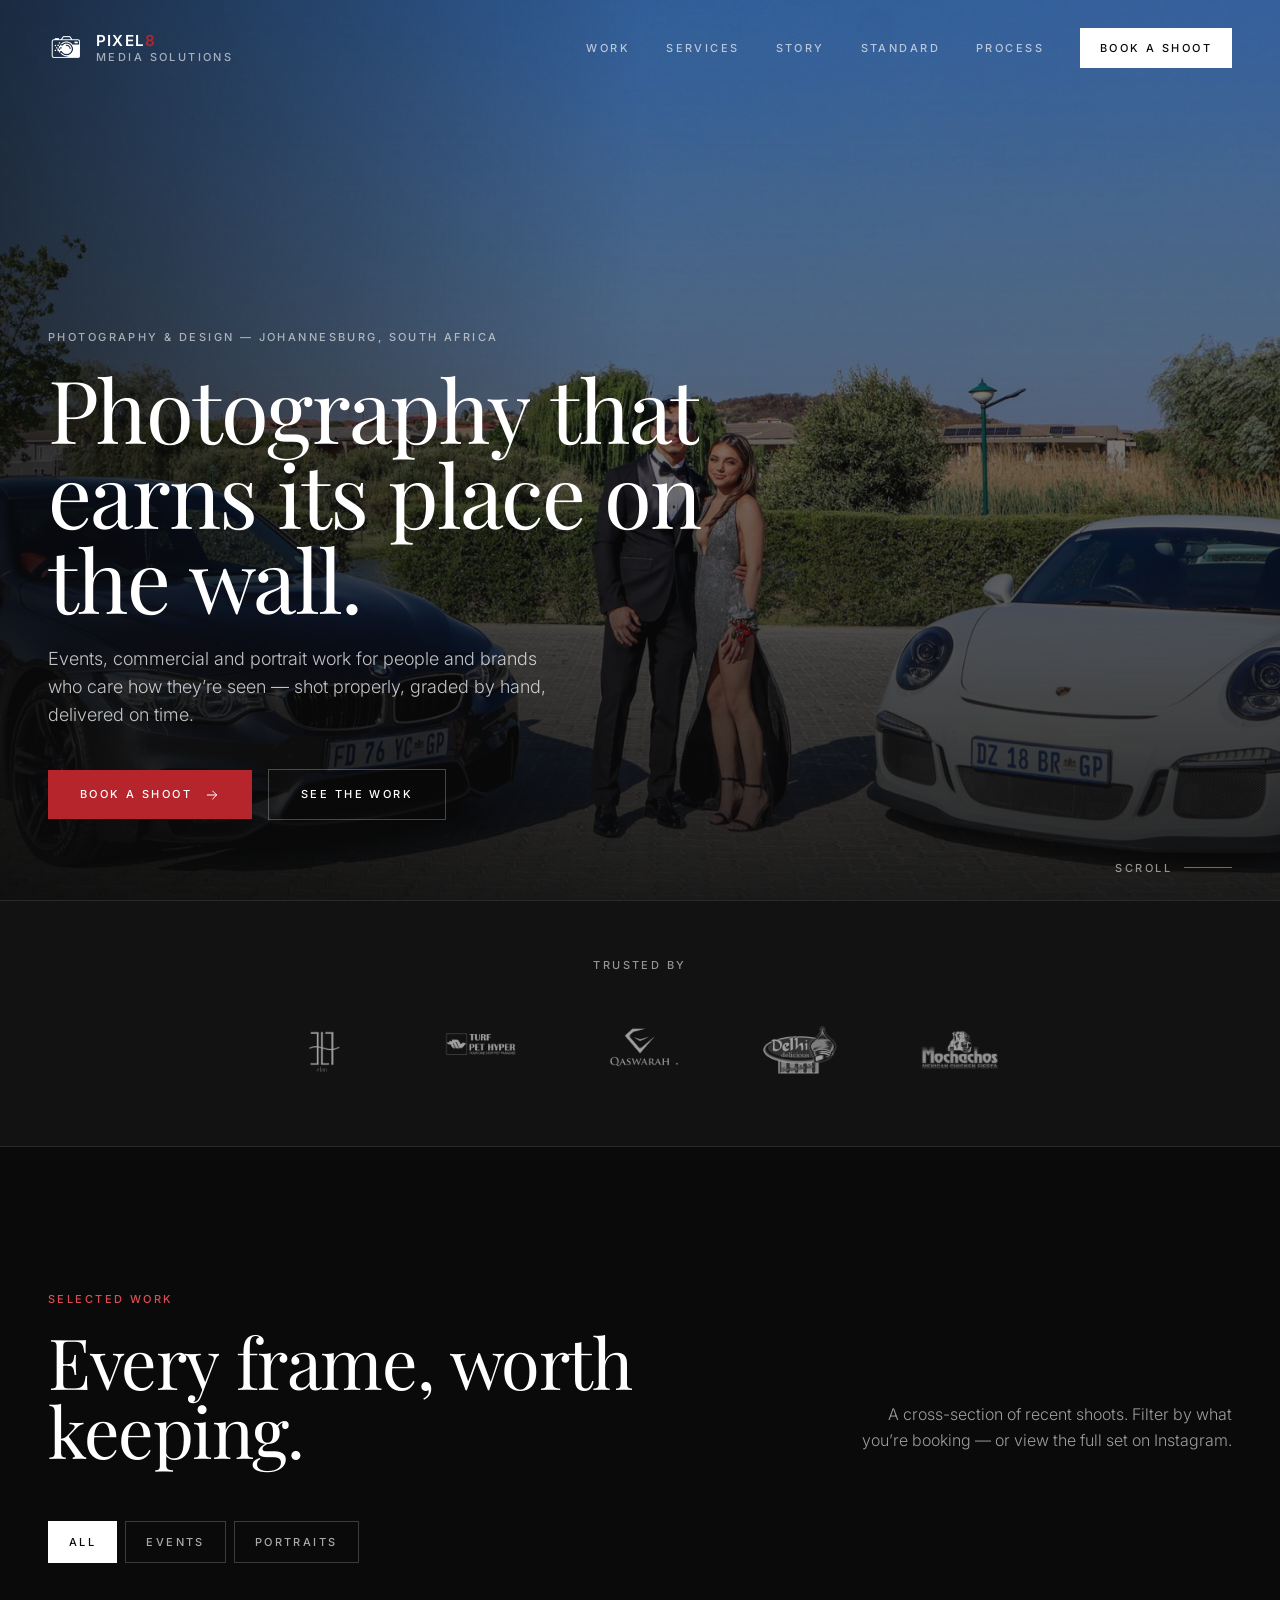
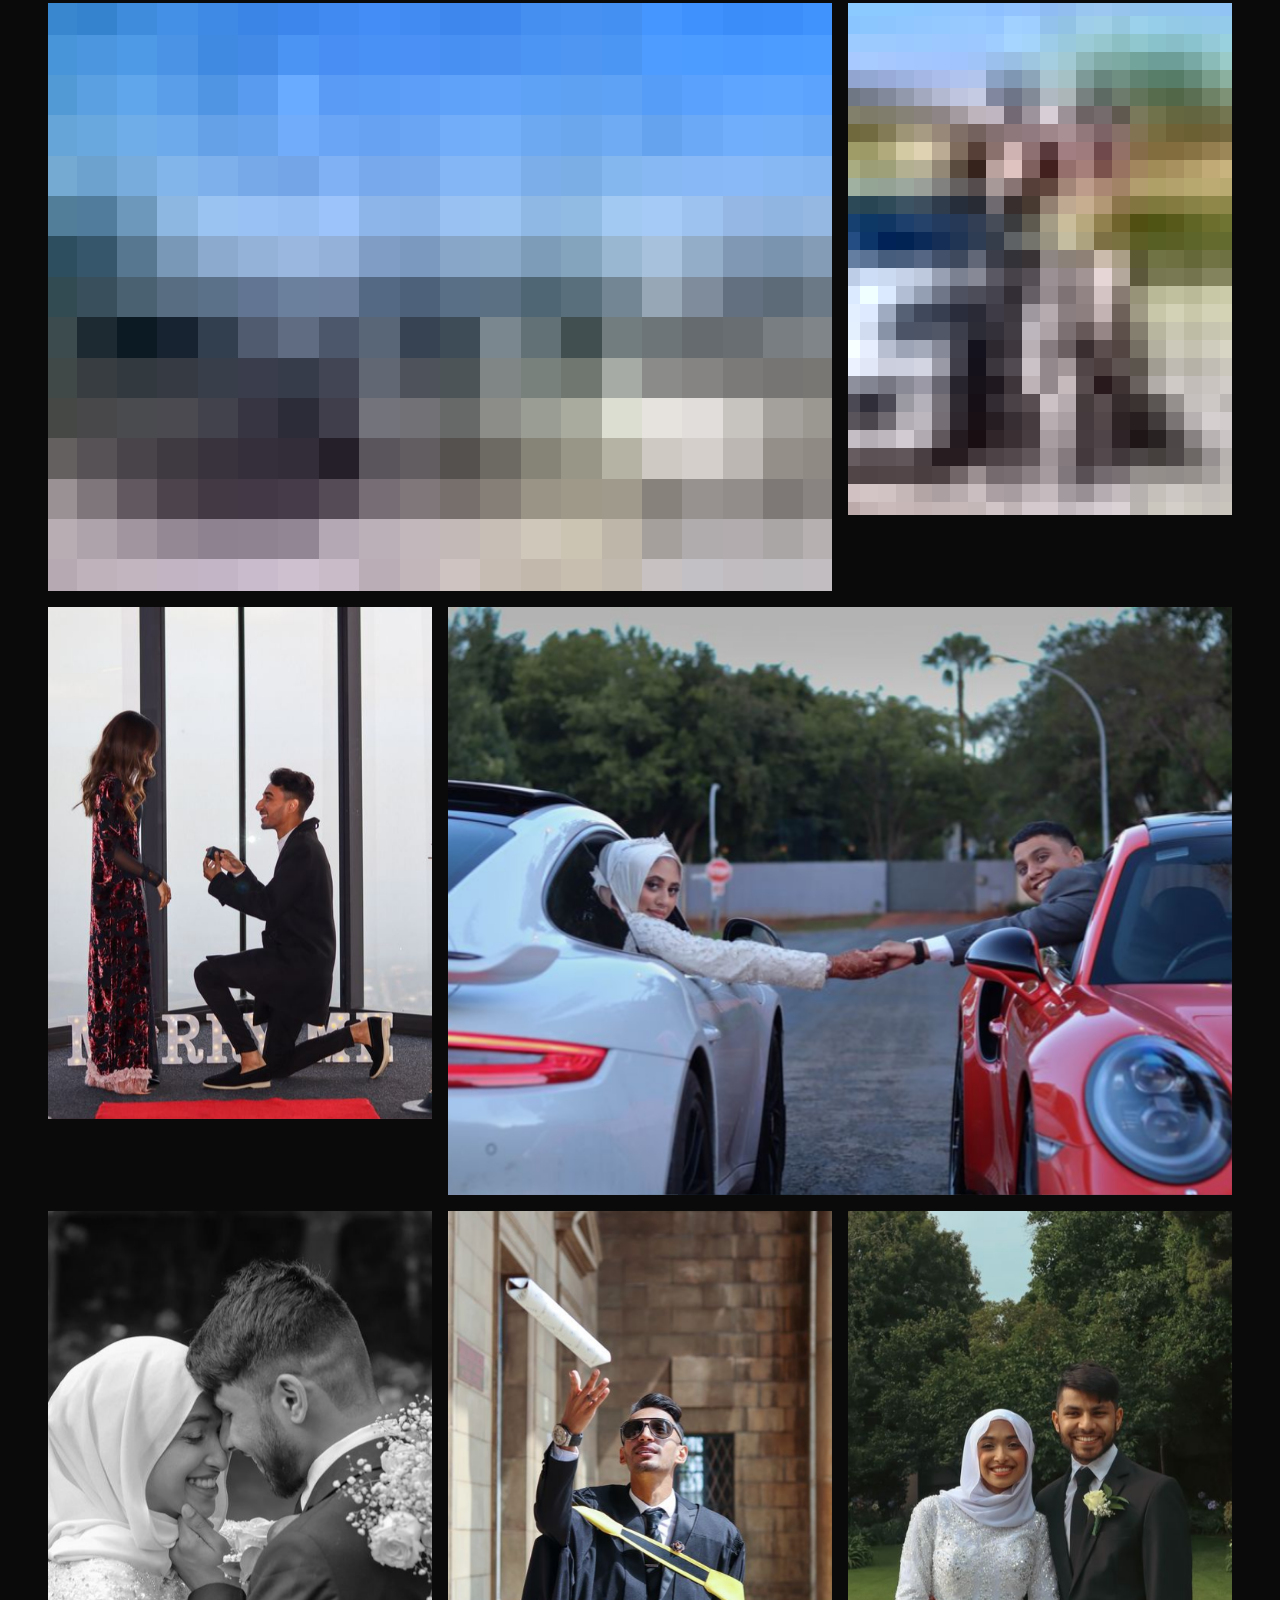
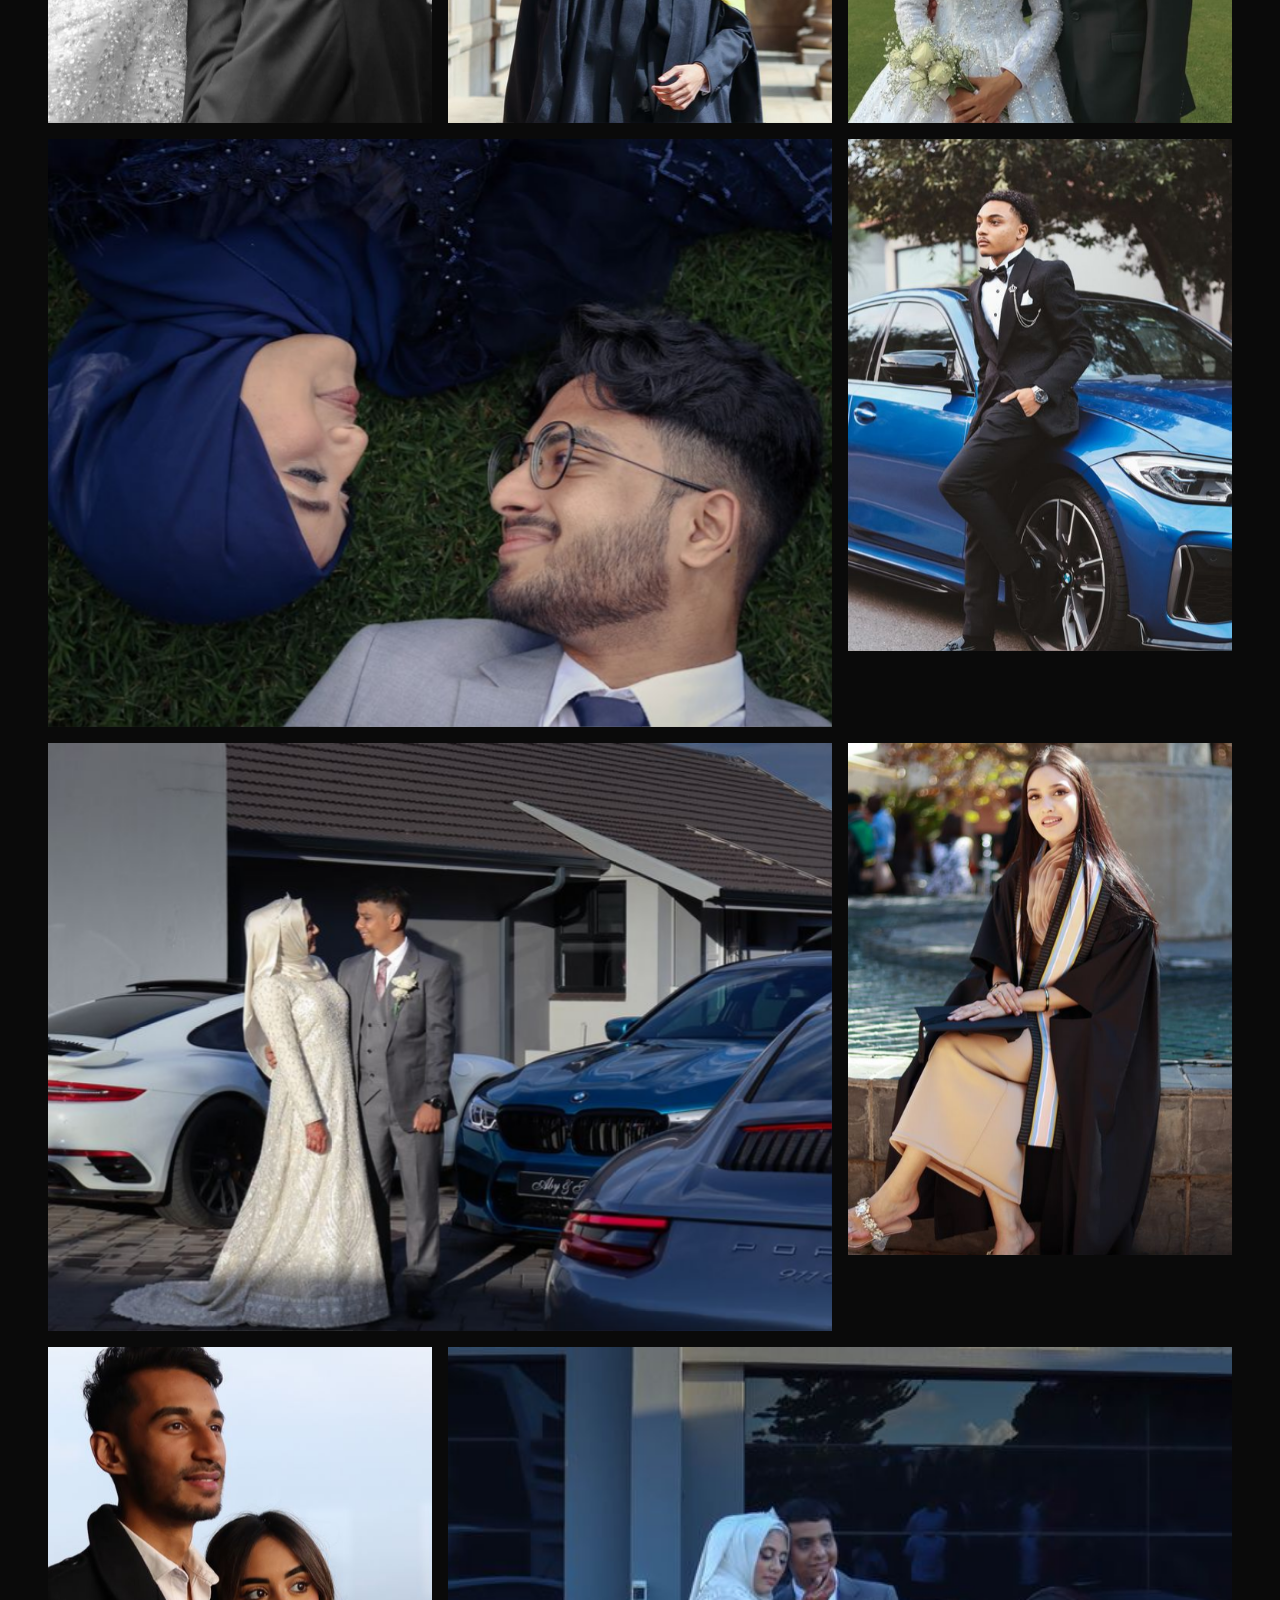
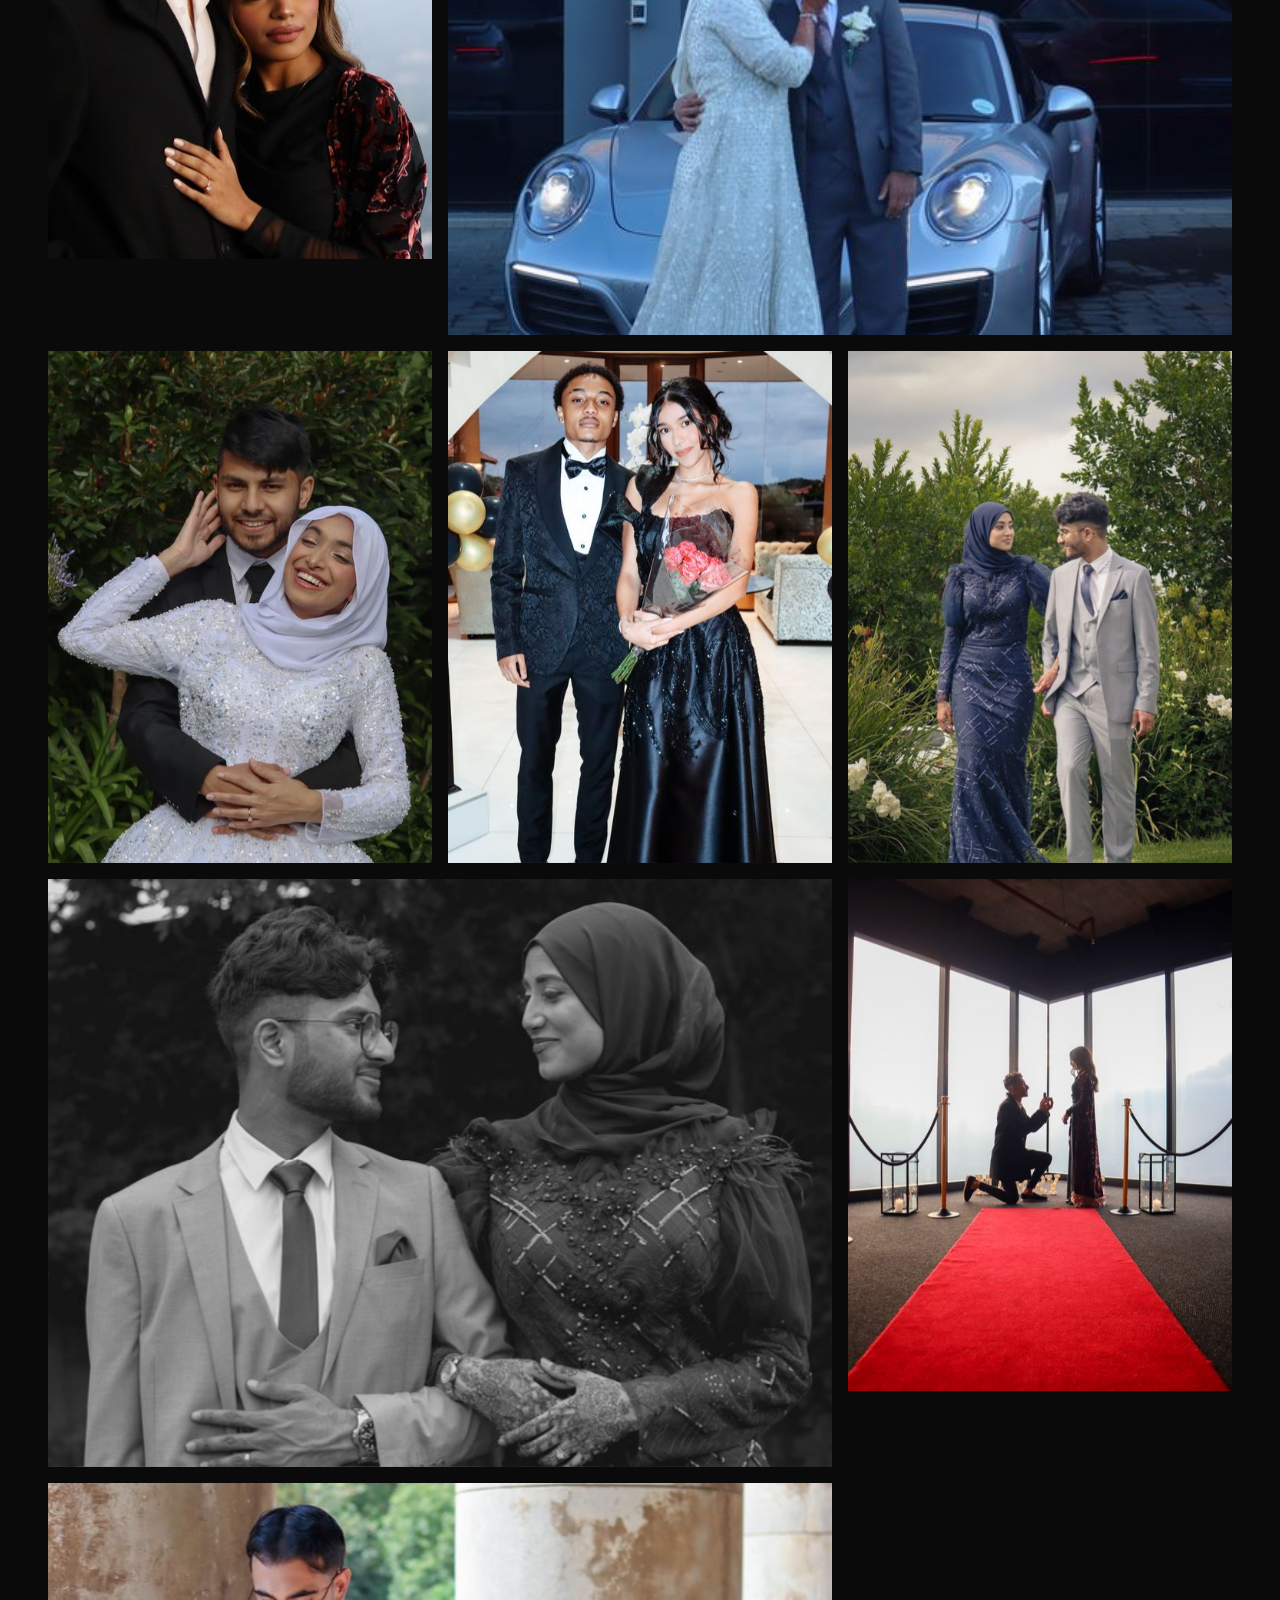
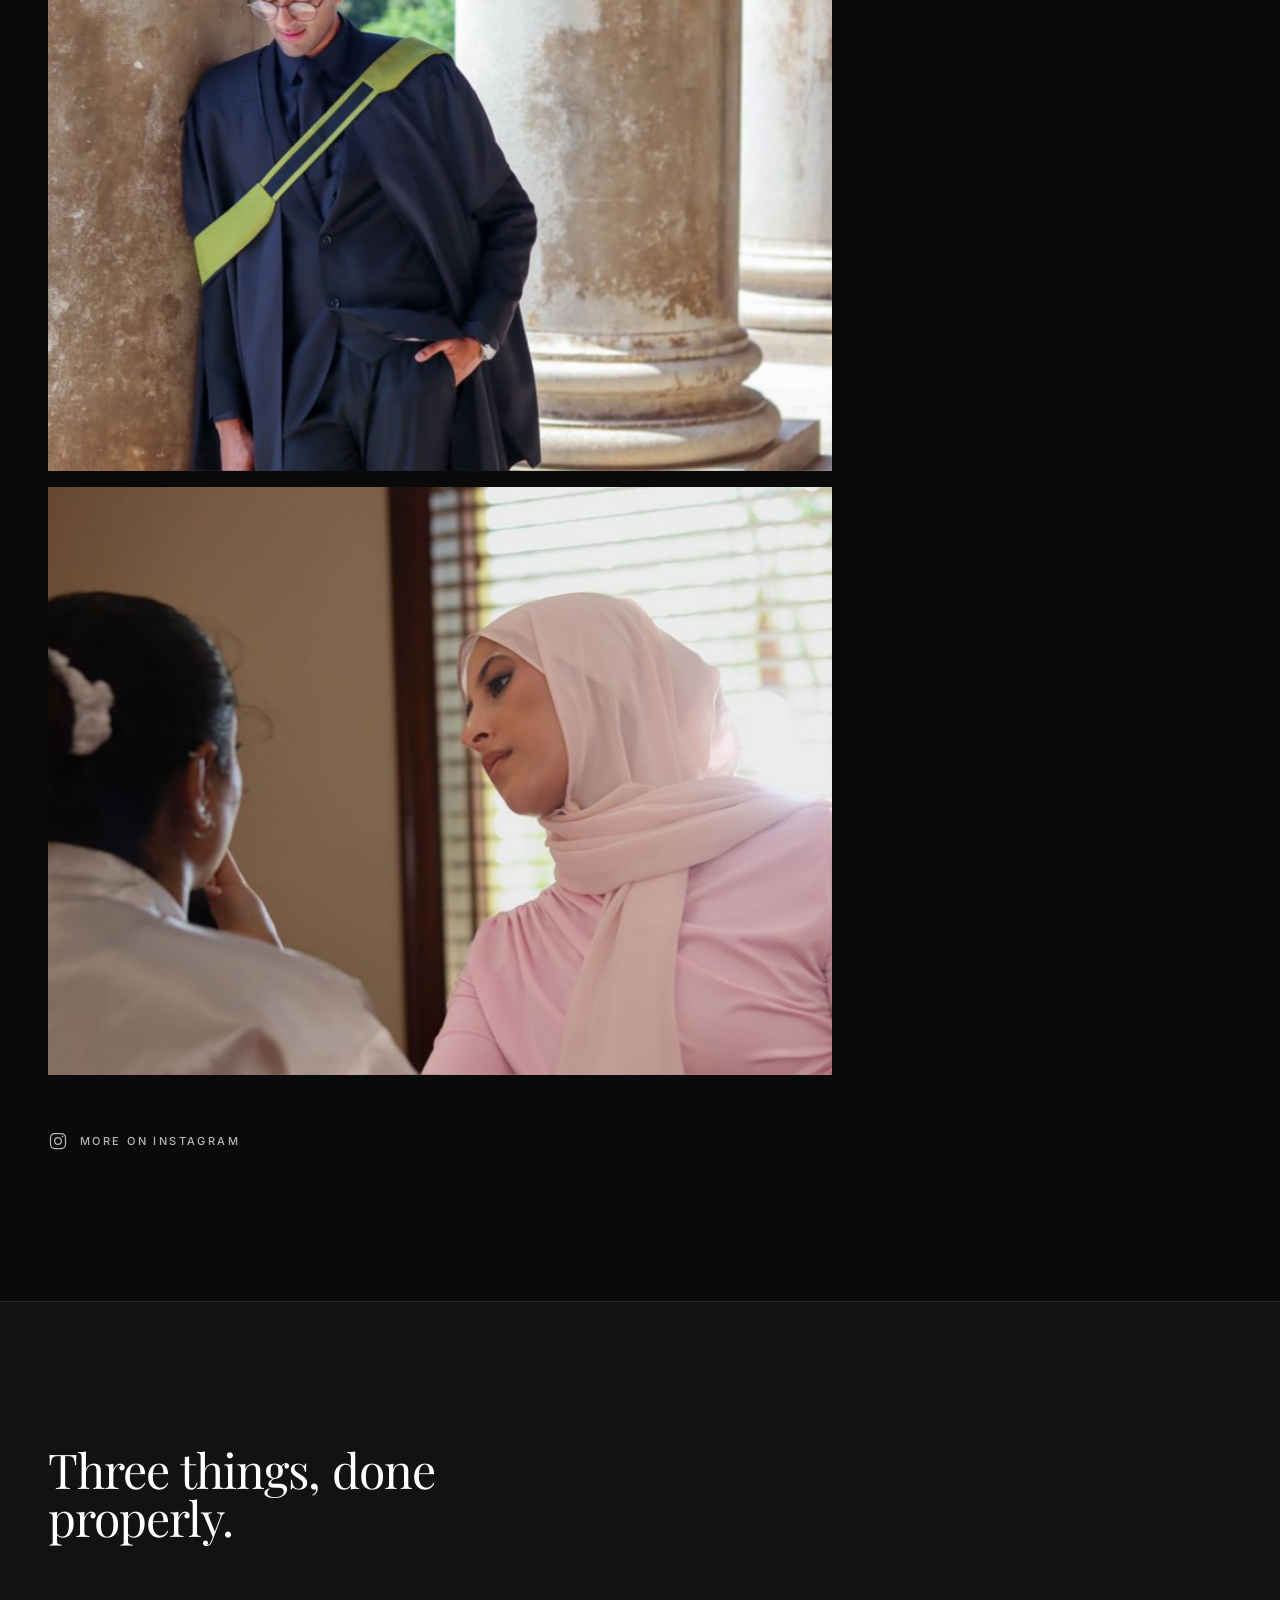
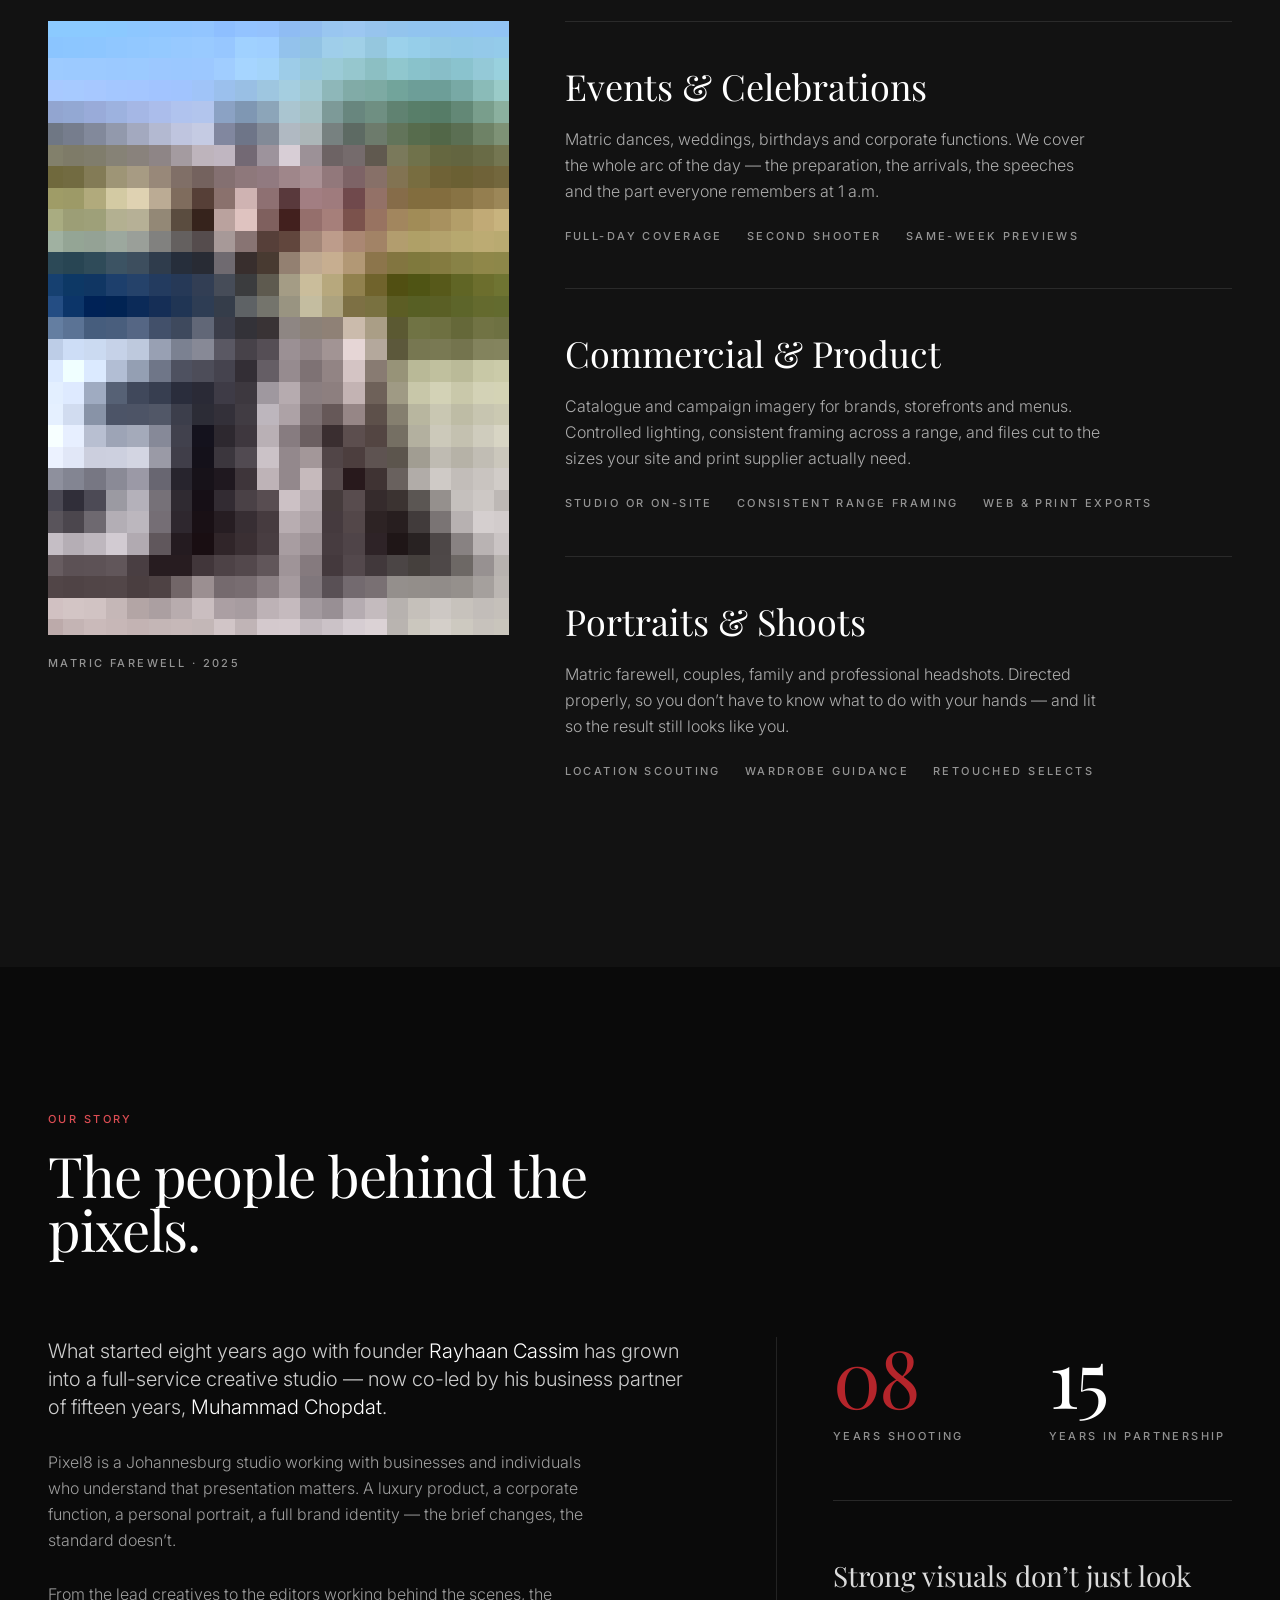
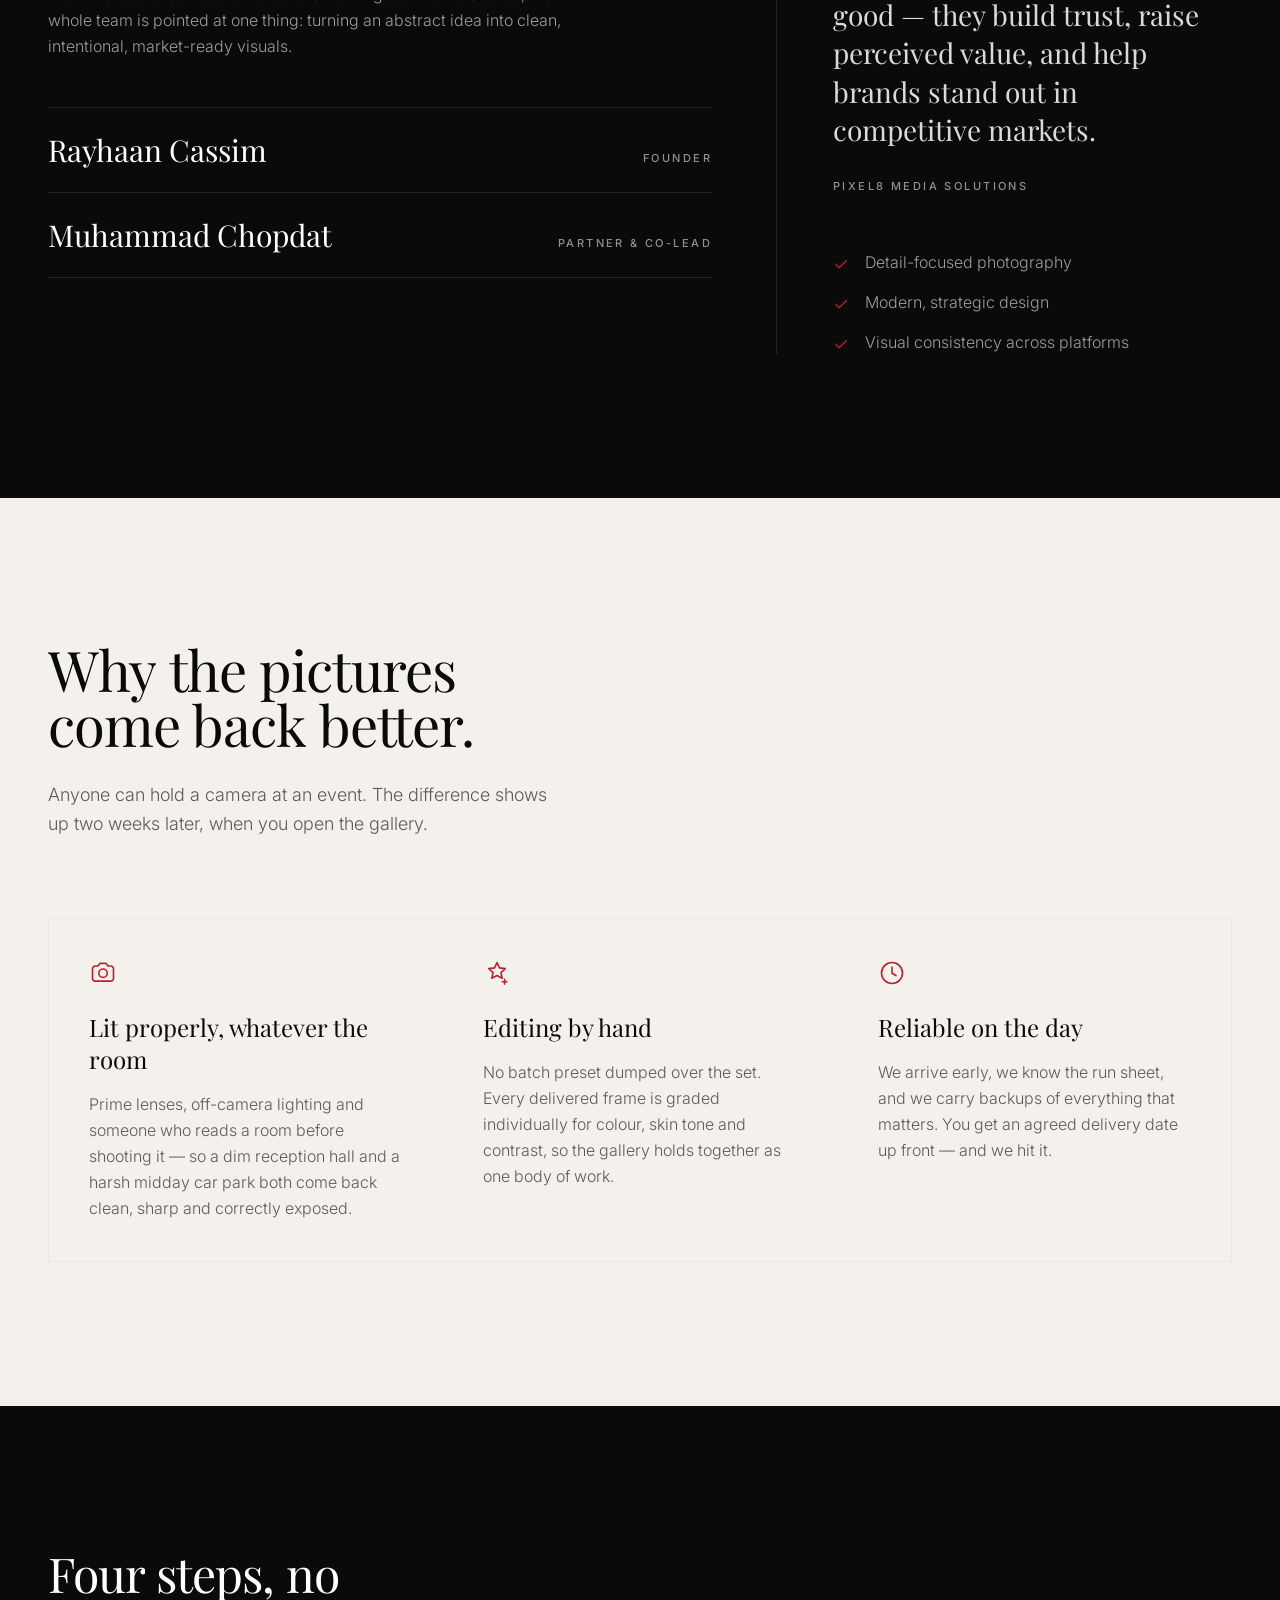
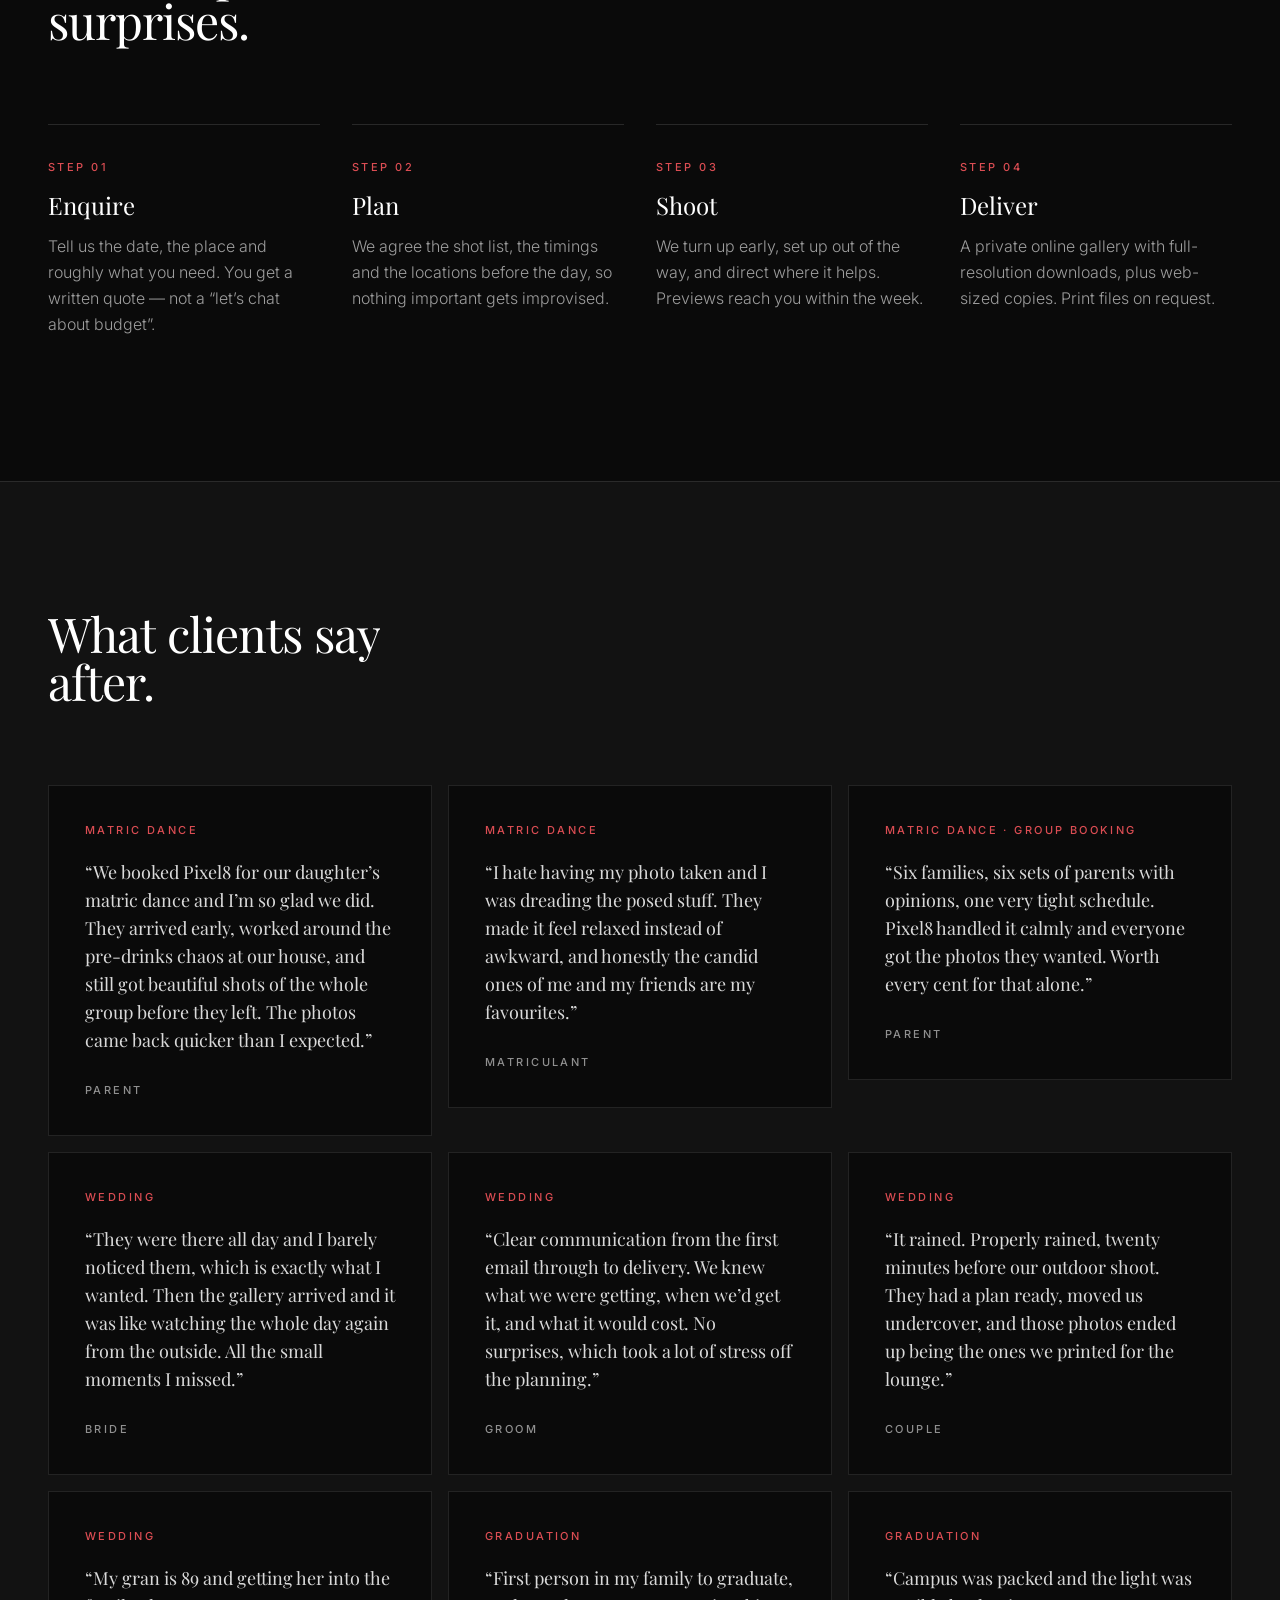
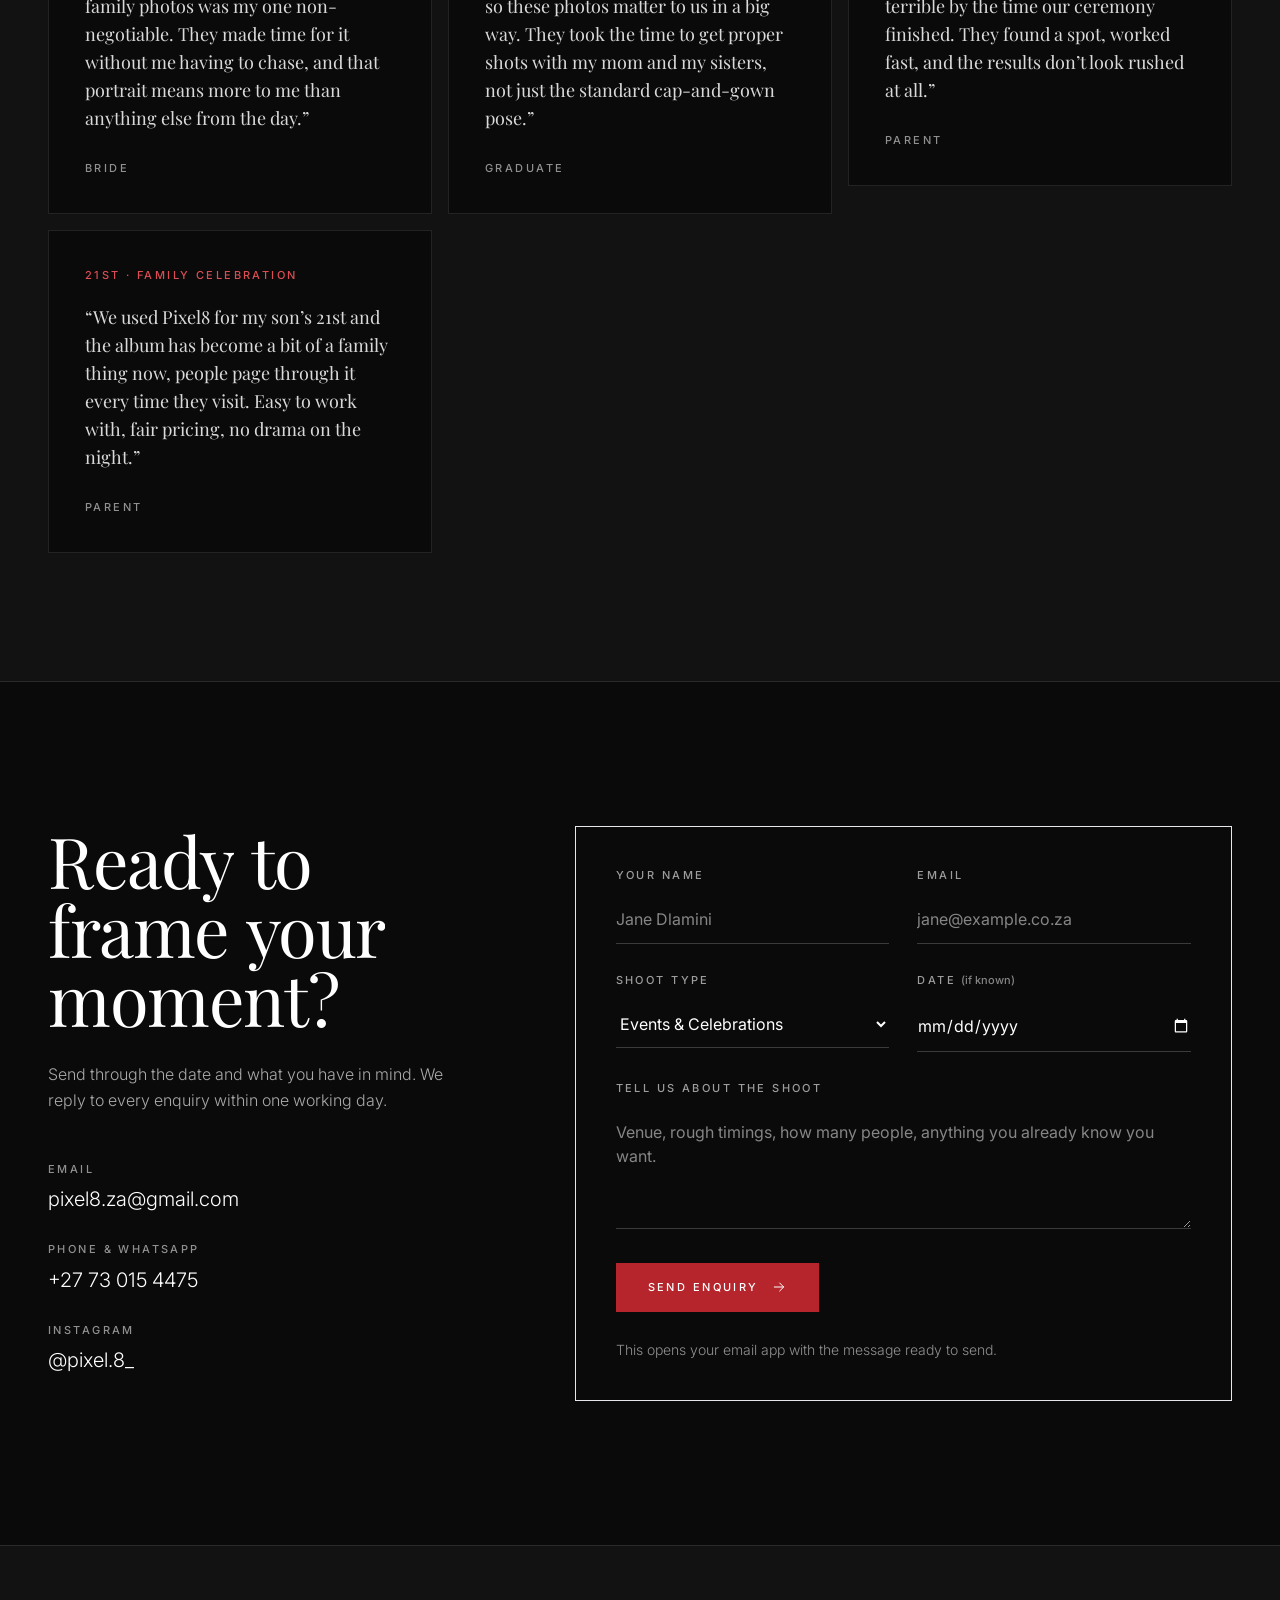
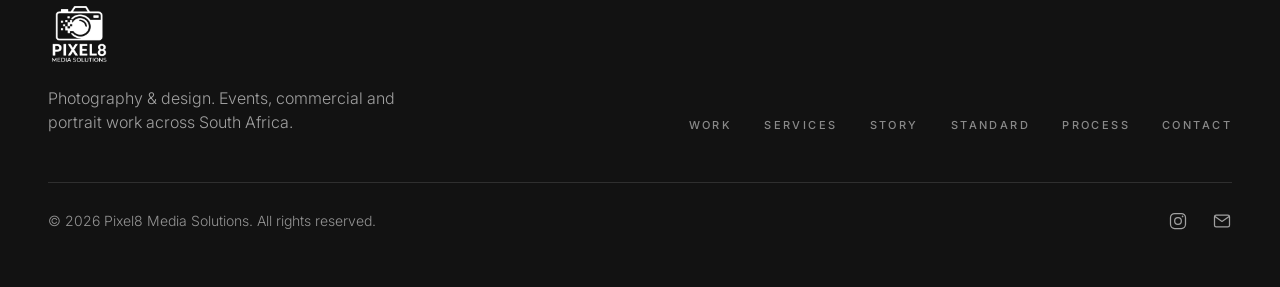
==== index.html @ f6f8707a "Initial commit: Pixel8 Media Solutions website Co-Authored-By: Claude Opus 5.5 <noreply@anthropic.co" ====
<!DOCTYPE html>
<html lang="en-ZA">
<head>
<meta charset="utf-8">
<meta name="viewport" content="width=device-width, initial-scale=1">
<title>Pixel8 Media Solutions — Photography &amp; Design</title>
<meta name="description" content="Pixel8 Media Solutions is a South African photography studio shooting events, commercial and product work, and portraits. Considered lighting, careful editing, reliable delivery.">
<meta name="theme-color" content="#0A0A0A">

<!-- Open Graph / social sharing -->
<meta property="og:type" content="website">
<meta property="og:title" content="Pixel8 Media Solutions — Photography &amp; Design">
<meta property="og:description" content="Events, commercial and portrait photography. Considered lighting, careful editing, reliable delivery.">
<meta property="og:image" content="assets/shoot-wide-1200.jpg">
<meta property="og:url" content="https://www.pixel8media.co.za/">
<meta name="twitter:card" content="summary_large_image">

<link rel="icon" href="assets/pixel8-mark-red.png" type="image/png">
<link rel="apple-touch-icon" href="assets/pixel8-mark-red.png">

<link rel="preconnect" href="https://fonts.googleapis.com">
<link rel="preconnect" href="https://fonts.gstatic.com" crossorigin>
<link href="https://fonts.googleapis.com/css2?family=Inter:wght@300;400;500;600&family=Playfair+Display:ital,wght@0,400;0,500;0,600;1,400&display=swap" rel="stylesheet">

<link rel="stylesheet" href="styles.css">

<style>
  html { scroll-behavior: smooth; scroll-padding-top: 6rem; }
  body { -webkit-font-smoothing: antialiased; text-rendering: optimizeLegibility; }

  /* ---- Type detail ------------------------------------------------------ */
  .display-tight { letter-spacing: -0.02em; line-height: 0.98; }
  .label { font-size: 0.6875rem; text-transform: uppercase; letter-spacing: 0.22em; font-weight: 500; }

  /* ---- Pixel resolve: the signature -------------------------------------
     The Pixel8 mark dissolves into squares along its left edge. Every
     photograph on this page enters the same way: a 22px mosaic of itself,
     scaled up hard-edged, with the real frame resolving over it in visible
     passes.

     The mosaic also carries its weight as an LQIP — it is inline base64, so
     it paints on first frame and there is never an empty box waiting on a
     lazy-loaded photograph. Critically, .px-full rests at opacity 1: with no
     JS, or if the animation never runs, the photograph simply shows. */
  .px-grid {
    position: absolute; inset: 0; z-index: 0;
    background-size: cover; background-position: center;
    image-rendering: pixelated;
    transform: scale(1.03);        /* crop the soft outer pixel row */
  }
  /* No z-index here on purpose. The hero's darkening scrims and the tile
     hover overlays are positioned siblings that come later in the DOM, so
     they must paint over the photograph — lifting it out of source order
     put the headline on bare sky. */
  .px-full { position: absolute; inset: 0; }

  @keyframes pxResolve { from { opacity: 0; } to { opacity: 1; } }

  /* steps(5, jump-none) lands on 0, .25, .5, .75, 1 — the frame sharpens in
     four discrete passes over the mosaic rather than a smooth dissolve. */
  .tile-in .px-full,
  .reveal-in .px-full,
  .resolve-in .px-full { animation: pxResolve 780ms steps(5, jump-none) both; }

  /* ---- Scroll reveal ---------------------------------------------------- */
  .reveal { opacity: 0; transform: translateY(24px); }
  .reveal-in { opacity: 1; transform: none; transition: opacity 800ms cubic-bezier(.16,1,.3,1), transform 800ms cubic-bezier(.16,1,.3,1); }

  /* ---- Hairline rule that draws itself in ------------------------------- */
  .rule { position: relative; height: 1px; background: rgba(255,255,255,0.12);
          transform: scaleX(0); transform-origin: left center;
          transition: transform 1000ms cubic-bezier(.16,1,.3,1); }
  .rule-in { transform: scaleX(1); }
  .rule-light { background: rgba(10,10,10,0.14); }

  /* ---- Headings: words rise out of a mask, one after the next ----------- */
  .split .w {
    display: inline-block; overflow: hidden; vertical-align: top;
    padding-top: 0.08em; margin-top: -0.08em;      /* keep ascenders unclipped */
    padding-bottom: 0.14em; margin-bottom: -0.14em; /* keep descenders unclipped */
  }
  .split .wi {
    display: inline-block;
    transform: translateY(115%);
    transition: transform 900ms cubic-bezier(.16,1,.3,1);
    transition-delay: var(--d, 0ms);
  }
  .split-in .wi { transform: none; }

  /* ---- Hero: background drifts slower than the page ---------------------
     will-change is applied by script only while the hero is on screen. A
     full-bleed image layer held promoted for the whole page costs real
     memory on a large display, and buys nothing once it is scrolled past. */
  .parallax { transform: scale(1.25); }
  .hero-live .parallax, .hero-live .hero-copy { will-change: transform; }

  /* ---- Nav, once the hero is behind us ---------------------------------- */
  .nav-solid {
    background: rgba(10, 10, 10, 0.92);
    backdrop-filter: blur(12px);
    -webkit-backdrop-filter: blur(12px);
    border-bottom: 1px solid rgba(255, 255, 255, 0.10);
  }

  /* ---- Scroll progress ------------------------------------------------- */
  #progress {
    position: fixed; top: 0; left: 0; right: 0; height: 2px; z-index: 30;
    background: #B5252B; transform: scaleX(0); transform-origin: left center;
  }

  /* ---- Work grid: tiles settle in, and swap softly when filtered -------- */
  .tile { transition: opacity 400ms ease, transform 400ms cubic-bezier(.16,1,.3,1); }
  .tile-pending { opacity: 0; transform: translateY(28px); }
  .tile-in { opacity: 1; transform: none;
             transition: opacity 800ms cubic-bezier(.16,1,.3,1), transform 800ms cubic-bezier(.16,1,.3,1); }
  /* Two classes deep so a filtered-out tile still wins over .tile-in */
  .tile.tile-hidden { opacity: 0; transform: scale(0.97);
                      transition: opacity 280ms ease, transform 280ms ease; }

  /* ---- Arrows lean into the direction of travel ------------------------- */
  .btn-arrow svg { transition: transform 320ms cubic-bezier(.16,1,.3,1); }
  .btn-arrow:hover svg, .btn-arrow:focus-visible svg { transform: translateX(6px); }

  /* ---- Nav links: underline sweeps in from the left --------------------- */
  .navlink { position: relative; }
  .navlink::after {
    content: ""; position: absolute; left: 0; bottom: -0.4rem; height: 1px; width: 100%;
    background: currentColor; transform: scaleX(0); transform-origin: right center;
    transition: transform 380ms cubic-bezier(.16,1,.3,1);
  }
  .navlink:hover::after, .navlink:focus-visible::after { transform: scaleX(1); transform-origin: left center; }

  /* ---- Mobile menu: links cascade in ------------------------------------
     Driven by a keyframe animation rather than a transition into a class
     added by script. The resting state is visible, so if the animation
     never runs the menu still reads — the reverse would hide it. */
  @keyframes menuIn { from { opacity: 0; transform: translateY(20px); } to { opacity: 1; transform: none; } }
  #mobileMenu:not(.hidden) .menu-link { animation: menuIn 520ms cubic-bezier(.16,1,.3,1) both; }
  #mobileMenu:not(.hidden) .menu-link:nth-child(1) { animation-delay: 60ms; }
  #mobileMenu:not(.hidden) .menu-link:nth-child(2) { animation-delay: 120ms; }
  #mobileMenu:not(.hidden) .menu-link:nth-child(3) { animation-delay: 180ms; }
  #mobileMenu:not(.hidden) .menu-link:nth-child(4) { animation-delay: 240ms; }
  #mobileMenu:not(.hidden) .menu-link:nth-child(5) { animation-delay: 300ms; }
  #mobileMenu:not(.hidden) .menu-link:nth-child(6) { animation-delay: 360ms; }

  /* ---- Lightbox: fades up rather than snapping on -----------------------
     Same rule — the entrance is an animation on the shown state, so the
     overlay is never left sitting at opacity 0 waiting for a class. */
  @keyframes lbFade { from { opacity: 0; } to { opacity: 1; } }
  @keyframes lbRise { from { transform: scale(0.94); } to { transform: none; } }
  #lightbox.flex { animation: lbFade 300ms ease both; }
  #lightbox.flex figure { animation: lbRise 520ms cubic-bezier(.16,1,.3,1) both; }

  /* ---- Lightbox image opens like a shutter ------------------------------
     `backwards` not `both`: the clip only applies while the animation runs,
     so a browser that skips it still shows the full frame. */
  @keyframes shutter { from { clip-path: inset(0 0 100% 0); } to { clip-path: inset(0 0 0 0); } }
  #lightbox.flex #lbImg { animation: shutter 640ms cubic-bezier(.16,1,.3,1) backwards; }

  /* ---- Filter chips: press feedback ------------------------------------- */
  .filter { transition: background-color 220ms ease, color 220ms ease,
                        border-color 220ms ease, transform 200ms cubic-bezier(.16,1,.3,1); }
  .filter:active { transform: scale(0.97); }

  /* ---- Testimonial cards lift off the band ------------------------------ */
  #reviews figure { transition: transform 420ms cubic-bezier(.16,1,.3,1), border-color 320ms ease; }
  #reviews figure:hover { transform: translateY(-4px); border-color: rgba(255,255,255,0.22); }

  /* ---- Scroll cue breathes ---------------------------------------------- */
  @keyframes cue { 0%, 100% { transform: scaleX(1); opacity: 0.45; }
                   50%      { transform: scaleX(1.7); opacity: 1; } }
  .cue { transform-origin: right center; animation: cue 2.8s ease-in-out infinite; }

  /* ---- Service rows: the heading nudges across on hover ----------------- */
  .svc h3 { transition: transform 420ms cubic-bezier(.16,1,.3,1), color 300ms ease; }
  .svc:hover h3 { transform: translateX(8px); color: #DB4D53; }

  /* ---- Image hover: scales inside its frame, never shifts layout -------- */
  .frame { overflow: hidden; background: #141414; }
  .frame img { transition: transform 700ms cubic-bezier(.16,1,.3,1); }
  .frame:hover img, .frame:focus-visible img { transform: scale(1.045); }

  /* ---- Focus: visible, on-brand, keyboard-only -------------------------- */
  :focus-visible { outline: 2px solid #C1272D; outline-offset: 3px; border-radius: 2px; }

  /* ---- Client row: each mark lifts to full strength on hover ------------ */
  .client img {
    opacity: 0.6; filter: grayscale(1);
    transition: opacity 320ms ease, filter 320ms ease, transform 420ms cubic-bezier(.16,1,.3,1);
  }
  .client:hover img { opacity: 1; filter: grayscale(0); transform: translateY(-3px); }

  /* ---- Honour motion preferences everywhere ----------------------------- */
  @media (prefers-reduced-motion: reduce) {
    html { scroll-behavior: auto; }
    .reveal { opacity: 1 !important; transform: none !important; }
    .reveal-in { transition: none !important; }
    .frame img { transition: none !important; }
    .frame:hover img, .frame:focus-visible img { transform: none !important; }
    .client:hover img { transform: none !important; }
    .px-full { animation: none !important; }
    #lightbox.flex #lbImg { animation: none !important; }
    .filter:active { transform: none !important; }
    #reviews figure:hover { transform: none !important; }
    .cue { animation: none !important; }

    /* New motion, all neutralised: content sits in its final state */
    .rule { transform: scaleX(1) !important; }
    .split .wi { transform: none !important; }
    .parallax { transform: scale(1) !important; }
    .hero-copy { transform: none !important; opacity: 1 !important; }
    .hero-live .parallax, .hero-live .hero-copy { will-change: auto !important; }
    #progress { display: none !important; }
    .tile, .tile-pending, .tile-hidden { opacity: 1 !important; transform: none !important; }
    .btn-arrow:hover svg, .btn-arrow:focus-visible svg { transform: none !important; }
    .navlink::after { transition: none !important; }
    #mobileMenu:not(.hidden) .menu-link { animation: none !important; }
    #lightbox.flex, #lightbox.flex figure { animation: none !important; }
    .svc:hover h3 { transform: none !important; }

    *, *::before, *::after { animation-duration: 0.001ms !important; transition-duration: 0.001ms !important; }
  }
</style>
</head>

<body class="bg-ink text-white font-sans antialiased overflow-x-hidden">

<a href="#work" class="sr-only focus:not-sr-only focus:fixed focus:top-4 focus:left-4 focus:z-[60] focus:bg-white focus:text-ink focus:px-4 focus:py-2 focus:text-sm focus:font-medium">Skip to content</a>

<!-- ═══════════════════════════════════════════════ NAV (z-10 / menu z-20) -->
<div id="progress" aria-hidden="true"></div>

<header id="nav" class="fixed top-0 left-0 right-0 z-10 transition-colors duration-300">
  <div class="mx-auto max-w-site px-5 sm:px-8 lg:px-12">
    <div class="flex items-center justify-between h-20 md:h-24">

      <a href="#top" class="flex items-center gap-3 group cursor-pointer" aria-label="Pixel8 Media Solutions — home">
        <img src="assets/pixel8-mark-white.png" alt="" width="256" height="256" class="h-8 w-8 md:h-9 md:w-9 object-contain">
        <span class="hidden sm:block leading-none">
          <span class="block text-[0.95rem] font-semibold tracking-[0.08em]">PIXEL<span class="text-brand">8</span></span>
          <span class="block label text-white/60 mt-1 text-[0.5625rem]">Media Solutions</span>
        </span>
      </a>

      <nav class="hidden md:flex items-center gap-6 lg:gap-9" aria-label="Primary">
        <a href="#work"     class="navlink label text-white/65 hover:text-white transition-colors duration-200 cursor-pointer">Work</a>
        <a href="#services" class="navlink label text-white/65 hover:text-white transition-colors duration-200 cursor-pointer">Services</a>
        <a href="#story"    class="navlink label text-white/65 hover:text-white transition-colors duration-200 cursor-pointer">Story</a>
        <a href="#standard" class="navlink label text-white/65 hover:text-white transition-colors duration-200 cursor-pointer">Standard</a>
        <a href="#process"  class="navlink label text-white/65 hover:text-white transition-colors duration-200 cursor-pointer">Process</a>
        <a href="#contact"  class="label bg-white text-ink px-5 py-3 hover:bg-brand hover:text-white transition-colors duration-200 cursor-pointer">Book a shoot</a>
      </nav>

      <button id="menuBtn" type="button" aria-expanded="false" aria-controls="mobileMenu"
              class="md:hidden inline-flex items-center justify-center w-11 h-11 -mr-2 text-white cursor-pointer">
        <span class="sr-only">Open menu</span>
        <svg class="w-6 h-6" viewBox="0 0 24 24" fill="none" stroke="currentColor" stroke-width="1.5" stroke-linecap="round" aria-hidden="true">
          <path d="M4 7h16M4 12h16M4 17h16"/>
        </svg>
      </button>
    </div>
  </div>
</header>

<!-- Mobile menu -->
<div id="mobileMenu" class="fixed inset-0 z-20 bg-ink hidden md:hidden">
  <div class="flex items-center justify-between h-20 px-5">
    <span class="text-[0.95rem] font-semibold tracking-[0.08em]">PIXEL<span class="text-brand">8</span></span>
    <button id="menuClose" type="button" class="inline-flex items-center justify-center w-11 h-11 -mr-2 cursor-pointer">
      <span class="sr-only">Close menu</span>
      <svg class="w-6 h-6" viewBox="0 0 24 24" fill="none" stroke="currentColor" stroke-width="1.5" stroke-linecap="round" aria-hidden="true">
        <path d="M6 6l12 12M18 6L6 18"/>
      </svg>
    </button>
  </div>
  <nav class="px-5 pt-8 flex flex-col gap-1" aria-label="Mobile">
    <a href="#work"     class="menu-link font-display text-4xl py-4 border-b border-white/10 cursor-pointer">Work</a>
    <a href="#services" class="menu-link font-display text-4xl py-4 border-b border-white/10 cursor-pointer">Services</a>
    <a href="#story"    class="menu-link font-display text-4xl py-4 border-b border-white/10 cursor-pointer">Story</a>
    <a href="#standard" class="menu-link font-display text-4xl py-4 border-b border-white/10 cursor-pointer">Standard</a>
    <a href="#process"  class="menu-link font-display text-4xl py-4 border-b border-white/10 cursor-pointer">Process</a>
    <a href="#contact"  class="menu-link font-display text-4xl py-4 text-brand cursor-pointer">Book a shoot</a>
  </nav>
</div>

<!-- ══════════════════════════════════════════════════════════════ HERO -->
<section id="top" class="relative min-h-[100svh] flex items-end overflow-hidden">
  <div id="heroMedia" class="absolute inset-0 parallax">
    <span class="px-grid" aria-hidden="true" style="background-image:url([data-uri])"></span>
    <img src="assets/shoot-wide-2000.jpg"
         srcset="assets/shoot-wide-800.jpg 800w, assets/shoot-wide-1200.jpg 1200w, assets/shoot-wide-2000.jpg 2000w"
         sizes="100vw"
         alt="A couple in formal dress photographed between a BMW M4 and a Porsche 911 at a matric dance send-off"
         width="2000" height="1333"
         class="px-full w-full h-full object-cover object-center" fetchpriority="high" decoding="async">
    <div class="absolute inset-0 bg-gradient-to-t from-ink via-ink/55 to-ink/35"></div>
    <div class="absolute inset-0 bg-gradient-to-r from-ink/75 via-transparent to-transparent"></div>
  </div>

  <div id="heroCopy" class="hero-copy relative z-[2] w-full mx-auto max-w-site px-5 sm:px-8 lg:px-12 pb-14 md:pb-20">
    <p class="label text-white/60 reveal">Photography &amp; Design — Johannesburg, South Africa</p>

    <h1 class="split font-display display-tight text-[clamp(2.5rem,6.8vw,5.75rem)] mt-5 max-w-[15ch]">
      Photography that earns&nbsp;its place on the&nbsp;wall.
    </h1>

    <p class="mt-6 text-base md:text-lg text-white/75 font-light leading-relaxed max-w-[46ch] reveal">
      Events, commercial and portrait work for people and brands who care how they&rsquo;re seen &mdash; shot properly, graded by hand, delivered on time.
    </p>

    <div class="mt-8 md:mt-10 flex flex-col sm:flex-row gap-3 sm:gap-4 sm:items-center reveal">
      <a href="#contact" class="btn-arrow label inline-flex items-center justify-center gap-3 bg-brand hover:bg-brandLift text-white px-8 py-4 transition-colors duration-200 cursor-pointer">
        Book a shoot
        <svg class="w-4 h-4" viewBox="0 0 24 24" fill="none" stroke="currentColor" stroke-width="1.5" stroke-linecap="round" stroke-linejoin="round" aria-hidden="true"><path d="M5 12h14M13 6l6 6-6 6"/></svg>
      </a>
      <a href="#work" class="label inline-flex items-center justify-center border border-white/25 hover:border-white hover:bg-white hover:text-ink px-8 py-4 transition-colors duration-200 cursor-pointer">
        See the work
      </a>
    </div>
  </div>

  <div class="absolute bottom-6 right-5 sm:right-8 lg:right-12 z-[2] hidden sm:flex items-center gap-3 text-white/55">
    <span class="label text-[0.5625rem]">Scroll</span>
    <span class="cue block w-12 h-px bg-white/40"></span>
  </div>
</section>

<!-- ══════════════════════════════════════════════════ CLIENT TRUST STRIP -->
<!-- Five logos fit in one row, so they sit still. An auto-scrolling marquee
     was animating them only because trust strips usually are. -->
<section class="border-y border-white/10 bg-ink2 py-12 md:py-14" aria-label="Selected clients">
  <div class="mx-auto max-w-site px-5 sm:px-8 lg:px-12">
    <p class="label text-white/55 text-center">Trusted by</p>
    <ul class="mt-9 flex flex-wrap items-center justify-center gap-x-12 gap-y-8 sm:gap-x-16 md:gap-x-20">
      <li class="client reveal"><img src="assets/client-elan-white.png"      alt="élan"            width="400" height="400" class="h-16 md:h-20 w-auto object-contain" loading="lazy"></li>
      <li class="client reveal"><img src="assets/client-turf-white.png"      alt="Turf Pet Hyper"  width="400" height="400" class="h-16 md:h-20 w-auto object-contain" loading="lazy"></li>
      <li class="client reveal"><img src="assets/client-qaswarah-white.png"  alt="Qaswarah"        width="400" height="400" class="h-16 md:h-20 w-auto object-contain" loading="lazy"></li>
      <li class="client reveal"><img src="assets/client-delhi-white.png"     alt="Delhi Delicious" width="400" height="400" class="h-16 md:h-20 w-auto object-contain" loading="lazy"></li>
      <li class="client reveal"><img src="assets/client-mochachos-white.png" alt="Mochachos"       width="400" height="400" class="h-16 md:h-20 w-auto object-contain" loading="lazy"></li>
    </ul>
  </div>
</section>

<!-- ══════════════════════════════════════════════════════════════ WORK -->
<section id="work" class="relative py-24 md:py-36">
  <div class="mx-auto max-w-site px-5 sm:px-8 lg:px-12">

    <div class="flex flex-col lg:flex-row lg:items-end lg:justify-between gap-10 reveal">
      <div>
        <p class="label text-brandText">Selected work</p>
        <h2 class="split font-display display-tight text-[clamp(2.25rem,5.5vw,4.5rem)] mt-5 max-w-[14ch]">
          Every frame, worth keeping.
        </h2>
      </div>
      <p class="text-white/60 font-light leading-relaxed max-w-[38ch] lg:text-right lg:pb-3">
        A cross-section of recent shoots. Filter by what you&rsquo;re booking &mdash; or view the full set on Instagram.
      </p>
    </div>

    <!-- Filters -->
    <div class="mt-14 flex flex-wrap gap-2" role="group" aria-label="Filter work by category">
      <!-- A "Commercial" chip lived here. There is no commercial or product
           photography in the asset set yet, so it only ever resolved to the
           empty state. Restore it the moment those shoots come in — the
           filter logic already keys off data-cat="commercial". -->
      <button type="button" class="filter label px-5 py-3 border transition-colors duration-200 cursor-pointer bg-white text-ink border-white" data-filter="all" aria-pressed="true">All</button>
      <button type="button" class="filter label px-5 py-3 border transition-colors duration-200 cursor-pointer border-white/20 text-white/65 hover:border-white hover:text-white" data-filter="events" aria-pressed="false">Events</button>
      <button type="button" class="filter label px-5 py-3 border transition-colors duration-200 cursor-pointer border-white/20 text-white/65 hover:border-white hover:text-white" data-filter="portraits" aria-pressed="false">Portraits</button>
    </div>

    <!-- Grid -->
    <div id="grid" class="mt-10 grid grid-cols-1 sm:grid-cols-2 lg:grid-cols-3 [grid-auto-flow:dense] gap-3 md:gap-4">

      <figure class="tile sm:col-span-2" data-cat="events">
        <button type="button" class="lightbox-trigger group frame relative block w-full aspect-[4/3] cursor-pointer"
                data-src="assets/shoot-wide-2000.jpg"
                data-caption="Matric dance send-off">
          <span class="px-grid" aria-hidden="true" style="background-image:url([data-uri])"></span>
          <img src="assets/shoot-wide-1200.jpg"
               srcset="assets/shoot-wide-800.jpg 800w, assets/shoot-wide-1200.jpg 1200w, assets/shoot-wide-2000.jpg 2000w"
               sizes="(min-width:1024px) 56vw, (min-width:640px) 92vw, 100vw"
               alt="A couple in formal dress standing between a grey BMW M4 and a white Porsche 911"
               width="1200" height="800" loading="lazy" decoding="async"
               class="px-full absolute inset-0 w-full h-full object-cover">
          <span class="absolute inset-0 z-[2] bg-gradient-to-t from-ink/90 via-ink/10 to-transparent opacity-0 group-hover:opacity-100 group-focus-visible:opacity-100 transition-opacity duration-300"></span>
          <span class="absolute left-6 bottom-6 z-[3] text-left translate-y-2 opacity-0 group-hover:translate-y-0 group-hover:opacity-100 group-focus-visible:translate-y-0 group-focus-visible:opacity-100 transition duration-300">
            <span class="block label text-brandText">Events</span>
            <span class="block font-display text-2xl mt-1.5">Matric dance send-off</span>
          </span>
        </button>
      </figure>
      <figure class="tile" data-cat="portraits">
        <button type="button" class="lightbox-trigger group frame relative block w-full aspect-[3/4] cursor-pointer"
                data-src="assets/shoot-tall-1400.jpg"
                data-caption="Couple portrait">
          <span class="px-grid" aria-hidden="true" style="background-image:url([data-uri])"></span>
          <img src="assets/shoot-tall-800.jpg"
               srcset="assets/shoot-tall-500.jpg 500w, assets/shoot-tall-800.jpg 800w, assets/shoot-tall-1400.jpg 1400w"
               sizes="(min-width:1024px) 28vw, (min-width:640px) 46vw, 100vw"
               alt="Portrait of a couple in formal dress leaning against a white Porsche 911"
               width="800" height="1200" loading="lazy" decoding="async"
               class="px-full absolute inset-0 w-full h-full object-cover">
          <span class="absolute inset-0 z-[2] bg-gradient-to-t from-ink/90 via-ink/10 to-transparent opacity-0 group-hover:opacity-100 group-focus-visible:opacity-100 transition-opacity duration-300"></span>
          <span class="absolute left-6 bottom-6 z-[3] text-left translate-y-2 opacity-0 group-hover:translate-y-0 group-hover:opacity-100 group-focus-visible:translate-y-0 group-focus-visible:opacity-100 transition duration-300">
            <span class="block label text-brandText">Portraits</span>
            <span class="block font-display text-2xl mt-1.5">Couple portrait</span>
          </span>
        </button>
      </figure>
      <figure class="tile" data-cat="events">
        <button type="button" class="lightbox-trigger group frame relative block w-full aspect-[3/4] cursor-pointer"
                data-src="assets/work-proposal-knee-1400.jpg"
                data-caption="The proposal">
          <span class="px-grid" aria-hidden="true" style="background-image:url([data-uri])"></span>
          <img src="assets/work-proposal-knee-800.jpg"
               srcset="assets/work-proposal-knee-500.jpg 500w, assets/work-proposal-knee-800.jpg 800w, assets/work-proposal-knee-1400.jpg 1400w"
               sizes="(min-width:1024px) 28vw, (min-width:640px) 46vw, 100vw"
               alt="A man on one knee holding out a ring in front of illuminated MARRY ME letters"
               width="800" height="1200" loading="lazy" decoding="async"
               class="px-full absolute inset-0 w-full h-full object-cover">
          <span class="absolute inset-0 z-[2] bg-gradient-to-t from-ink/90 via-ink/10 to-transparent opacity-0 group-hover:opacity-100 group-focus-visible:opacity-100 transition-opacity duration-300"></span>
          <span class="absolute left-6 bottom-6 z-[3] text-left translate-y-2 opacity-0 group-hover:translate-y-0 group-hover:opacity-100 group-focus-visible:translate-y-0 group-focus-visible:opacity-100 transition duration-300">
            <span class="block label text-brandText">Events</span>
            <span class="block font-display text-2xl mt-1.5">The proposal</span>
          </span>
        </button>
      </figure>
      <figure class="tile sm:col-span-2" data-cat="events">
        <button type="button" class="lightbox-trigger group frame relative block w-full aspect-[4/3] cursor-pointer"
                data-src="assets/work-carwindows-2000.jpg"
                data-caption="Two cars, one moment">
          <span class="px-grid" aria-hidden="true" style="background-image:url([data-uri])"></span>
          <img src="assets/work-carwindows-1200.jpg"
               srcset="assets/work-carwindows-800.jpg 800w, assets/work-carwindows-1200.jpg 1200w, assets/work-carwindows-2000.jpg 2000w"
               sizes="(min-width:1024px) 56vw, (min-width:640px) 92vw, 100vw"
               alt="A bride and groom reaching for each other's hands through the windows of a white and a red Porsche"
               width="1200" height="800" loading="lazy" decoding="async"
               class="px-full absolute inset-0 w-full h-full object-cover">
          <span class="absolute inset-0 z-[2] bg-gradient-to-t from-ink/90 via-ink/10 to-transparent opacity-0 group-hover:opacity-100 group-focus-visible:opacity-100 transition-opacity duration-300"></span>
          <span class="absolute left-6 bottom-6 z-[3] text-left translate-y-2 opacity-0 group-hover:translate-y-0 group-hover:opacity-100 group-focus-visible:translate-y-0 group-focus-visible:opacity-100 transition duration-300">
            <span class="block label text-brandText">Events</span>
            <span class="block font-display text-2xl mt-1.5">Two cars, one moment</span>
          </span>
        </button>
      </figure>
      <figure class="tile" data-cat="portraits">
        <button type="button" class="lightbox-trigger group frame relative block w-full aspect-[3/4] cursor-pointer"
                data-src="assets/work-bw-foreheads-1400.jpg"
                data-caption="Forehead to forehead">
          <span class="px-grid" aria-hidden="true" style="background-image:url([data-uri])"></span>
          <img src="assets/work-bw-foreheads-800.jpg"
               srcset="assets/work-bw-foreheads-500.jpg 500w, assets/work-bw-foreheads-800.jpg 800w, assets/work-bw-foreheads-1400.jpg 1400w"
               sizes="(min-width:1024px) 28vw, (min-width:640px) 46vw, 100vw"
               alt="Black and white portrait of a bride and groom resting their foreheads together"
               width="800" height="1200" loading="lazy" decoding="async"
               class="px-full absolute inset-0 w-full h-full object-cover">
          <span class="absolute inset-0 z-[2] bg-gradient-to-t from-ink/90 via-ink/10 to-transparent opacity-0 group-hover:opacity-100 group-focus-visible:opacity-100 transition-opacity duration-300"></span>
          <span class="absolute left-6 bottom-6 z-[3] text-left translate-y-2 opacity-0 group-hover:translate-y-0 group-hover:opacity-100 group-focus-visible:translate-y-0 group-focus-visible:opacity-100 transition duration-300">
            <span class="block label text-brandText">Portraits</span>
            <span class="block font-display text-2xl mt-1.5">Forehead to forehead</span>
          </span>
        </button>
      </figure>
      <figure class="tile" data-cat="events">
        <button type="button" class="lightbox-trigger group frame relative block w-full aspect-[3/4] cursor-pointer"
                data-src="assets/work-grad-toss-1400.jpg"
                data-caption="Cap in the air">
          <span class="px-grid" aria-hidden="true" style="background-image:url([data-uri])"></span>
          <img src="assets/work-grad-toss-800.jpg"
               srcset="assets/work-grad-toss-500.jpg 500w, assets/work-grad-toss-800.jpg 800w, assets/work-grad-toss-1400.jpg 1400w"
               sizes="(min-width:1024px) 28vw, (min-width:640px) 46vw, 100vw"
               alt="A graduate throwing his diploma scroll into the air outside a sandstone university building"
               width="800" height="1195" loading="lazy" decoding="async"
               class="px-full absolute inset-0 w-full h-full object-cover">
          <span class="absolute inset-0 z-[2] bg-gradient-to-t from-ink/90 via-ink/10 to-transparent opacity-0 group-hover:opacity-100 group-focus-visible:opacity-100 transition-opacity duration-300"></span>
          <span class="absolute left-6 bottom-6 z-[3] text-left translate-y-2 opacity-0 group-hover:translate-y-0 group-hover:opacity-100 group-focus-visible:translate-y-0 group-focus-visible:opacity-100 transition duration-300">
            <span class="block label text-brandText">Events</span>
            <span class="block font-display text-2xl mt-1.5">Cap in the air</span>
          </span>
        </button>
      </figure>
      <figure class="tile sm:col-span-2" data-cat="portraits">
        <button type="button" class="lightbox-trigger group frame relative block w-full aspect-[4/3] cursor-pointer"
                data-src="assets/work-grass-2000.jpg"
                data-caption="On the lawn">
          <span class="px-grid" aria-hidden="true" style="background-image:url([data-uri])"></span>
          <img src="assets/work-grass-1200.jpg"
               srcset="assets/work-grass-800.jpg 800w, assets/work-grass-1200.jpg 1200w, assets/work-grass-2000.jpg 2000w"
               sizes="(min-width:1024px) 56vw, (min-width:640px) 92vw, 100vw"
               alt="A couple lying head to head on grass, the bride in a navy gown and the groom in a light grey suit"
               width="1200" height="800" loading="lazy" decoding="async"
               class="px-full absolute inset-0 w-full h-full object-cover">
          <span class="absolute inset-0 z-[2] bg-gradient-to-t from-ink/90 via-ink/10 to-transparent opacity-0 group-hover:opacity-100 group-focus-visible:opacity-100 transition-opacity duration-300"></span>
          <span class="absolute left-6 bottom-6 z-[3] text-left translate-y-2 opacity-0 group-hover:translate-y-0 group-hover:opacity-100 group-focus-visible:translate-y-0 group-focus-visible:opacity-100 transition duration-300">
            <span class="block label text-brandText">Portraits</span>
            <span class="block font-display text-2xl mt-1.5">On the lawn</span>
          </span>
        </button>
      </figure>
      <figure class="tile" data-cat="portraits">
        <button type="button" class="lightbox-trigger group frame relative block w-full aspect-[3/4] cursor-pointer"
                data-src="assets/work-couple-garden-1400.jpg"
                data-caption="Garden portrait">
          <span class="px-grid" aria-hidden="true" style="background-image:url([data-uri])"></span>
          <img src="assets/work-couple-garden-800.jpg"
               srcset="assets/work-couple-garden-500.jpg 500w, assets/work-couple-garden-800.jpg 800w, assets/work-couple-garden-1400.jpg 1400w"
               sizes="(min-width:1024px) 28vw, (min-width:640px) 46vw, 100vw"
               alt="A bride and groom smiling together in a garden, the bride holding a bouquet"
               width="800" height="1102" loading="lazy" decoding="async"
               class="px-full absolute inset-0 w-full h-full object-cover">
          <span class="absolute inset-0 z-[2] bg-gradient-to-t from-ink/90 via-ink/10 to-transparent opacity-0 group-hover:opacity-100 group-focus-visible:opacity-100 transition-opacity duration-300"></span>
          <span class="absolute left-6 bottom-6 z-[3] text-left translate-y-2 opacity-0 group-hover:translate-y-0 group-hover:opacity-100 group-focus-visible:translate-y-0 group-focus-visible:opacity-100 transition duration-300">
            <span class="block label text-brandText">Portraits</span>
            <span class="block font-display text-2xl mt-1.5">Garden portrait</span>
          </span>
        </button>
      </figure>
      <figure class="tile" data-cat="portraits">
        <button type="button" class="lightbox-trigger group frame relative block w-full aspect-[3/4] cursor-pointer"
                data-src="assets/work-md-bmw-1400.jpg"
                data-caption="Matric dance portrait">
          <span class="px-grid" aria-hidden="true" style="background-image:url([data-uri])"></span>
          <img src="assets/work-md-bmw-800.jpg"
               srcset="assets/work-md-bmw-500.jpg 500w, assets/work-md-bmw-800.jpg 800w, assets/work-md-bmw-1400.jpg 1400w"
               sizes="(min-width:1024px) 28vw, (min-width:640px) 46vw, 100vw"
               alt="A young man in a black tuxedo leaning against a blue BMW"
               width="800" height="1200" loading="lazy" decoding="async"
               class="px-full absolute inset-0 w-full h-full object-cover">
          <span class="absolute inset-0 z-[2] bg-gradient-to-t from-ink/90 via-ink/10 to-transparent opacity-0 group-hover:opacity-100 group-focus-visible:opacity-100 transition-opacity duration-300"></span>
          <span class="absolute left-6 bottom-6 z-[3] text-left translate-y-2 opacity-0 group-hover:translate-y-0 group-hover:opacity-100 group-focus-visible:translate-y-0 group-focus-visible:opacity-100 transition duration-300">
            <span class="block label text-brandText">Portraits</span>
            <span class="block font-display text-2xl mt-1.5">Matric dance portrait</span>
          </span>
        </button>
      </figure>
      <figure class="tile sm:col-span-2" data-cat="events">
        <button type="button" class="lightbox-trigger group frame relative block w-full aspect-[4/3] cursor-pointer"
                data-src="assets/work-driveway-2000.jpg"
                data-caption="Wedding send-off">
          <span class="px-grid" aria-hidden="true" style="background-image:url([data-uri])"></span>
          <img src="assets/work-driveway-1200.jpg"
               srcset="assets/work-driveway-800.jpg 800w, assets/work-driveway-1200.jpg 1200w, assets/work-driveway-2000.jpg 2000w"
               sizes="(min-width:1024px) 56vw, (min-width:640px) 92vw, 100vw"
               alt="A bride and groom on a driveway flanked by a white Porsche, a blue BMW and a grey Porsche"
               width="1200" height="791" loading="lazy" decoding="async"
               class="px-full absolute inset-0 w-full h-full object-cover">
          <span class="absolute inset-0 z-[2] bg-gradient-to-t from-ink/90 via-ink/10 to-transparent opacity-0 group-hover:opacity-100 group-focus-visible:opacity-100 transition-opacity duration-300"></span>
          <span class="absolute left-6 bottom-6 z-[3] text-left translate-y-2 opacity-0 group-hover:translate-y-0 group-hover:opacity-100 group-focus-visible:translate-y-0 group-focus-visible:opacity-100 transition duration-300">
            <span class="block label text-brandText">Events</span>
            <span class="block font-display text-2xl mt-1.5">Wedding send-off</span>
          </span>
        </button>
      </figure>
      <figure class="tile" data-cat="portraits">
        <button type="button" class="lightbox-trigger group frame relative block w-full aspect-[3/4] cursor-pointer"
                data-src="assets/work-grad-fountain-1400.jpg"
                data-caption="Graduation portrait">
          <span class="px-grid" aria-hidden="true" style="background-image:url([data-uri])"></span>
          <img src="assets/work-grad-fountain-800.jpg"
               srcset="assets/work-grad-fountain-500.jpg 500w, assets/work-grad-fountain-800.jpg 800w, assets/work-grad-fountain-1400.jpg 1400w"
               sizes="(min-width:1024px) 28vw, (min-width:640px) 46vw, 100vw"
               alt="A graduate in cap and gown seated at the edge of a fountain, holding her cap"
               width="800" height="1200" loading="lazy" decoding="async"
               class="px-full absolute inset-0 w-full h-full object-cover">
          <span class="absolute inset-0 z-[2] bg-gradient-to-t from-ink/90 via-ink/10 to-transparent opacity-0 group-hover:opacity-100 group-focus-visible:opacity-100 transition-opacity duration-300"></span>
          <span class="absolute left-6 bottom-6 z-[3] text-left translate-y-2 opacity-0 group-hover:translate-y-0 group-hover:opacity-100 group-focus-visible:translate-y-0 group-focus-visible:opacity-100 transition duration-300">
            <span class="block label text-brandText">Portraits</span>
            <span class="block font-display text-2xl mt-1.5">Graduation portrait</span>
          </span>
        </button>
      </figure>
      <figure class="tile" data-cat="portraits">
        <button type="button" class="lightbox-trigger group frame relative block w-full aspect-[3/4] cursor-pointer"
                data-src="assets/work-proposal-pair-1400.jpg"
                data-caption="After the yes">
          <span class="px-grid" aria-hidden="true" style="background-image:url([data-uri])"></span>
          <img src="assets/work-proposal-pair-800.jpg"
               srcset="assets/work-proposal-pair-500.jpg 500w, assets/work-proposal-pair-800.jpg 800w, assets/work-proposal-pair-1400.jpg 1400w"
               sizes="(min-width:1024px) 28vw, (min-width:640px) 46vw, 100vw"
               alt="A couple photographed after the proposal, the new ring on her hand"
               width="800" height="1200" loading="lazy" decoding="async"
               class="px-full absolute inset-0 w-full h-full object-cover">
          <span class="absolute inset-0 z-[2] bg-gradient-to-t from-ink/90 via-ink/10 to-transparent opacity-0 group-hover:opacity-100 group-focus-visible:opacity-100 transition-opacity duration-300"></span>
          <span class="absolute left-6 bottom-6 z-[3] text-left translate-y-2 opacity-0 group-hover:translate-y-0 group-hover:opacity-100 group-focus-visible:translate-y-0 group-focus-visible:opacity-100 transition duration-300">
            <span class="block label text-brandText">Portraits</span>
            <span class="block font-display text-2xl mt-1.5">After the yes</span>
          </span>
        </button>
      </figure>
      <figure class="tile sm:col-span-2" data-cat="events">
        <button type="button" class="lightbox-trigger group frame relative block w-full aspect-[4/3] cursor-pointer"
                data-src="assets/work-supercars-2000.jpg"
                data-caption="The send-off line">
          <span class="px-grid" aria-hidden="true" style="background-image:url([data-uri])"></span>
          <img src="assets/work-supercars-1200.jpg"
               srcset="assets/work-supercars-800.jpg 800w, assets/work-supercars-1200.jpg 1200w, assets/work-supercars-2000.jpg 2000w"
               sizes="(min-width:1024px) 56vw, (min-width:640px) 92vw, 100vw"
               alt="A bride and groom embracing between two parked Porsches under a building canopy"
               width="1200" height="592" loading="lazy" decoding="async"
               class="px-full absolute inset-0 w-full h-full object-cover">
          <span class="absolute inset-0 z-[2] bg-gradient-to-t from-ink/90 via-ink/10 to-transparent opacity-0 group-hover:opacity-100 group-focus-visible:opacity-100 transition-opacity duration-300"></span>
          <span class="absolute left-6 bottom-6 z-[3] text-left translate-y-2 opacity-0 group-hover:translate-y-0 group-hover:opacity-100 group-focus-visible:translate-y-0 group-focus-visible:opacity-100 transition duration-300">
            <span class="block label text-brandText">Events</span>
            <span class="block font-display text-2xl mt-1.5">The send-off line</span>
          </span>
        </button>
      </figure>
      <figure class="tile" data-cat="portraits">
        <button type="button" class="lightbox-trigger group frame relative block w-full aspect-[3/4] cursor-pointer"
                data-src="assets/work-couple-embrace-1400.jpg"
                data-caption="Close">
          <span class="px-grid" aria-hidden="true" style="background-image:url([data-uri])"></span>
          <img src="assets/work-couple-embrace-800.jpg"
               srcset="assets/work-couple-embrace-500.jpg 500w, assets/work-couple-embrace-800.jpg 800w, assets/work-couple-embrace-1400.jpg 1400w"
               sizes="(min-width:1024px) 28vw, (min-width:640px) 46vw, 100vw"
               alt="A groom holding his bride from behind, both laughing, greenery behind them"
               width="800" height="1213" loading="lazy" decoding="async"
               class="px-full absolute inset-0 w-full h-full object-cover">
          <span class="absolute inset-0 z-[2] bg-gradient-to-t from-ink/90 via-ink/10 to-transparent opacity-0 group-hover:opacity-100 group-focus-visible:opacity-100 transition-opacity duration-300"></span>
          <span class="absolute left-6 bottom-6 z-[3] text-left translate-y-2 opacity-0 group-hover:translate-y-0 group-hover:opacity-100 group-focus-visible:translate-y-0 group-focus-visible:opacity-100 transition duration-300">
            <span class="block label text-brandText">Portraits</span>
            <span class="block font-display text-2xl mt-1.5">Close</span>
          </span>
        </button>
      </figure>
      <figure class="tile" data-cat="events">
        <button type="button" class="lightbox-trigger group frame relative block w-full aspect-[3/4] cursor-pointer"
                data-src="assets/work-md-couple-1400.jpg"
                data-caption="Matric dance">
          <span class="px-grid" aria-hidden="true" style="background-image:url([data-uri])"></span>
          <img src="assets/work-md-couple-800.jpg"
               srcset="assets/work-md-couple-500.jpg 500w, assets/work-md-couple-800.jpg 800w, assets/work-md-couple-1400.jpg 1400w"
               sizes="(min-width:1024px) 28vw, (min-width:640px) 46vw, 100vw"
               alt="A couple dressed for a matric dance indoors, holding a bouquet of roses"
               width="800" height="1200" loading="lazy" decoding="async"
               class="px-full absolute inset-0 w-full h-full object-cover">
          <span class="absolute inset-0 z-[2] bg-gradient-to-t from-ink/90 via-ink/10 to-transparent opacity-0 group-hover:opacity-100 group-focus-visible:opacity-100 transition-opacity duration-300"></span>
          <span class="absolute left-6 bottom-6 z-[3] text-left translate-y-2 opacity-0 group-hover:translate-y-0 group-hover:opacity-100 group-focus-visible:translate-y-0 group-focus-visible:opacity-100 transition duration-300">
            <span class="block label text-brandText">Events</span>
            <span class="block font-display text-2xl mt-1.5">Matric dance</span>
          </span>
        </button>
      </figure>
      <figure class="tile sm:col-span-2" data-cat="portraits">
        <button type="button" class="lightbox-trigger group frame relative block w-full aspect-[4/3] cursor-pointer"
                data-src="assets/work-bw-pair-2000.jpg"
                data-caption="Quiet frame">
          <span class="px-grid" aria-hidden="true" style="background-image:url([data-uri])"></span>
          <img src="assets/work-bw-pair-1200.jpg"
               srcset="assets/work-bw-pair-800.jpg 800w, assets/work-bw-pair-1200.jpg 1200w, assets/work-bw-pair-2000.jpg 2000w"
               sizes="(min-width:1024px) 56vw, (min-width:640px) 92vw, 100vw"
               alt="Black and white portrait of a couple standing close, hands clasped"
               width="1200" height="800" loading="lazy" decoding="async"
               class="px-full absolute inset-0 w-full h-full object-cover">
          <span class="absolute inset-0 z-[2] bg-gradient-to-t from-ink/90 via-ink/10 to-transparent opacity-0 group-hover:opacity-100 group-focus-visible:opacity-100 transition-opacity duration-300"></span>
          <span class="absolute left-6 bottom-6 z-[3] text-left translate-y-2 opacity-0 group-hover:translate-y-0 group-hover:opacity-100 group-focus-visible:translate-y-0 group-focus-visible:opacity-100 transition duration-300">
            <span class="block label text-brandText">Portraits</span>
            <span class="block font-display text-2xl mt-1.5">Quiet frame</span>
          </span>
        </button>
      </figure>
      <figure class="tile" data-cat="portraits">
        <button type="button" class="lightbox-trigger group frame relative block w-full aspect-[3/4] cursor-pointer"
                data-src="assets/work-couple-walk-1400.jpg"
                data-caption="Evening walk">
          <span class="px-grid" aria-hidden="true" style="background-image:url([data-uri])"></span>
          <img src="assets/work-couple-walk-800.jpg"
               srcset="assets/work-couple-walk-500.jpg 500w, assets/work-couple-walk-800.jpg 800w, assets/work-couple-walk-1400.jpg 1400w"
               sizes="(min-width:1024px) 28vw, (min-width:640px) 46vw, 100vw"
               alt="A couple walking through a garden at dusk, the bride in a navy beaded gown"
               width="800" height="1241" loading="lazy" decoding="async"
               class="px-full absolute inset-0 w-full h-full object-cover">
          <span class="absolute inset-0 z-[2] bg-gradient-to-t from-ink/90 via-ink/10 to-transparent opacity-0 group-hover:opacity-100 group-focus-visible:opacity-100 transition-opacity duration-300"></span>
          <span class="absolute left-6 bottom-6 z-[3] text-left translate-y-2 opacity-0 group-hover:translate-y-0 group-hover:opacity-100 group-focus-visible:translate-y-0 group-focus-visible:opacity-100 transition duration-300">
            <span class="block label text-brandText">Portraits</span>
            <span class="block font-display text-2xl mt-1.5">Evening walk</span>
          </span>
        </button>
      </figure>
      <figure class="tile" data-cat="events">
        <button type="button" class="lightbox-trigger group frame relative block w-full aspect-[3/4] cursor-pointer"
                data-src="assets/work-proposal-room-1400.jpg"
                data-caption="The setup">
          <span class="px-grid" aria-hidden="true" style="background-image:url([data-uri])"></span>
          <img src="assets/work-proposal-room-800.jpg"
               srcset="assets/work-proposal-room-500.jpg 500w, assets/work-proposal-room-800.jpg 800w, assets/work-proposal-room-1400.jpg 1400w"
               sizes="(min-width:1024px) 28vw, (min-width:640px) 46vw, 100vw"
               alt="A proposal set up on a red carpet with lanterns in a room with floor to ceiling windows"
               width="800" height="1200" loading="lazy" decoding="async"
               class="px-full absolute inset-0 w-full h-full object-cover">
          <span class="absolute inset-0 z-[2] bg-gradient-to-t from-ink/90 via-ink/10 to-transparent opacity-0 group-hover:opacity-100 group-focus-visible:opacity-100 transition-opacity duration-300"></span>
          <span class="absolute left-6 bottom-6 z-[3] text-left translate-y-2 opacity-0 group-hover:translate-y-0 group-hover:opacity-100 group-focus-visible:translate-y-0 group-focus-visible:opacity-100 transition duration-300">
            <span class="block label text-brandText">Events</span>
            <span class="block font-display text-2xl mt-1.5">The setup</span>
          </span>
        </button>
      </figure>
      <figure class="tile sm:col-span-2" data-cat="portraits">
        <button type="button" class="lightbox-trigger group frame relative block w-full aspect-[4/3] cursor-pointer"
                data-src="assets/work-grad-columns-2000.jpg"
                data-caption="Graduation portrait">
          <span class="px-grid" aria-hidden="true" style="background-image:url([data-uri])"></span>
          <img src="assets/work-grad-columns-1200.jpg"
               srcset="assets/work-grad-columns-800.jpg 800w, assets/work-grad-columns-1200.jpg 1200w, assets/work-grad-columns-2000.jpg 2000w"
               sizes="(min-width:1024px) 56vw, (min-width:640px) 92vw, 100vw"
               alt="A graduate in cap and gown leaning against the stone columns of a university building"
               width="1200" height="800" loading="lazy" decoding="async"
               class="px-full absolute inset-0 w-full h-full object-cover">
          <span class="absolute inset-0 z-[2] bg-gradient-to-t from-ink/90 via-ink/10 to-transparent opacity-0 group-hover:opacity-100 group-focus-visible:opacity-100 transition-opacity duration-300"></span>
          <span class="absolute left-6 bottom-6 z-[3] text-left translate-y-2 opacity-0 group-hover:translate-y-0 group-hover:opacity-100 group-focus-visible:translate-y-0 group-focus-visible:opacity-100 transition duration-300">
            <span class="block label text-brandText">Portraits</span>
            <span class="block font-display text-2xl mt-1.5">Graduation portrait</span>
          </span>
        </button>
      </figure>
      <figure class="tile sm:col-span-2" data-cat="events">
        <button type="button" class="lightbox-trigger group frame relative block w-full aspect-[4/3] cursor-pointer"
                data-src="assets/work-prep-2000.jpg"
                data-caption="Getting ready">
          <span class="px-grid" aria-hidden="true" style="background-image:url([data-uri])"></span>
          <img src="assets/work-prep-1200.jpg"
               srcset="assets/work-prep-800.jpg 800w, assets/work-prep-1200.jpg 1200w, assets/work-prep-2000.jpg 2000w"
               sizes="(min-width:1024px) 56vw, (min-width:640px) 92vw, 100vw"
               alt="A bride in a blush hijab having her hair and makeup finished before the ceremony"
               width="1200" height="800" loading="lazy" decoding="async"
               class="px-full absolute inset-0 w-full h-full object-cover">
          <span class="absolute inset-0 z-[2] bg-gradient-to-t from-ink/90 via-ink/10 to-transparent opacity-0 group-hover:opacity-100 group-focus-visible:opacity-100 transition-opacity duration-300"></span>
          <span class="absolute left-6 bottom-6 z-[3] text-left translate-y-2 opacity-0 group-hover:translate-y-0 group-hover:opacity-100 group-focus-visible:translate-y-0 group-focus-visible:opacity-100 transition duration-300">
            <span class="block label text-brandText">Events</span>
            <span class="block font-display text-2xl mt-1.5">Getting ready</span>
          </span>
        </button>
      </figure>
    </div>

    <p id="emptyState" class="hidden mt-14 text-center text-white/60 font-light">No work in this category yet.</p>

    <div class="mt-14 reveal">
      <a href="https://www.instagram.com/pixel.8_/" target="_blank" rel="noopener noreferrer"
         class="label inline-flex items-center gap-3 text-white/70 hover:text-white transition-colors duration-200 cursor-pointer">
        <svg class="w-5 h-5" viewBox="0 0 24 24" fill="none" stroke="currentColor" stroke-width="1.5" aria-hidden="true">
          <rect x="3" y="3" width="18" height="18" rx="5"/><circle cx="12" cy="12" r="4"/><circle cx="17.5" cy="6.5" r="1" fill="currentColor" stroke="none"/>
        </svg>
        More on Instagram
      </a>
    </div>
  </div>
</section>

<!-- ══════════════════════════════════════════════════════════════ SERVICES -->
<section id="services" class="relative bg-ink2 border-t border-white/10 py-24 md:py-36">
  <div class="mx-auto max-w-site px-5 sm:px-8 lg:px-12">

    <div class="reveal">
      <h2 class="split font-display display-tight text-[clamp(1.875rem,3.8vw,3rem)] max-w-[16ch]">
        Three things, done properly.
      </h2>
    </div>

    <div class="mt-16 md:mt-20 grid lg:grid-cols-12 gap-10 lg:gap-14 items-start">

      <!-- Feature image -->
      <div class="lg:col-span-5 reveal">
        <div class="frame relative aspect-[3/4] w-full">
          <span class="px-grid" aria-hidden="true" style="background-image:url([data-uri])"></span>
          <img src="assets/shoot-tall-800.jpg"
               srcset="assets/shoot-tall-500.jpg 500w, assets/shoot-tall-800.jpg 800w, assets/shoot-tall-1400.jpg 1400w"
               sizes="(min-width:1024px) 40vw, 100vw"
               alt="Full-length portrait of a couple dressed for a matric dance beside a sports car"
               width="800" height="1200" loading="lazy" decoding="async"
               class="px-full absolute inset-0 w-full h-full object-cover">
        </div>
        <p class="mt-5 label text-white/55">Matric farewell &middot; 2025</p>
      </div>

      <!-- Service list -->
      <div class="lg:col-span-7 divide-y divide-white/10 border-t border-white/10">

        <article class="svc py-9 md:py-11 group reveal">
          <div>
            <h3 class="font-display text-3xl md:text-4xl">Events &amp; Celebrations</h3>
          </div>
          <p class="mt-5 text-white/65 font-light leading-relaxed max-w-[54ch]">
            Matric dances, weddings, birthdays and corporate functions. We cover the whole arc of the day &mdash; the preparation, the arrivals, the speeches and the part everyone remembers at 1&nbsp;a.m.
          </p>
          <ul class="mt-6 flex flex-wrap gap-x-6 gap-y-2 label text-white/55">
            <li>Full-day coverage</li><li>Second shooter</li><li>Same-week previews</li>
          </ul>
        </article>

        <article class="svc py-9 md:py-11 group reveal">
          <div>
            <h3 class="font-display text-3xl md:text-4xl">Commercial &amp; Product</h3>
          </div>
          <p class="mt-5 text-white/65 font-light leading-relaxed max-w-[54ch]">
            Catalogue and campaign imagery for brands, storefronts and menus. Controlled lighting, consistent framing across a range, and files cut to the sizes your site and print supplier actually need.
          </p>
          <ul class="mt-6 flex flex-wrap gap-x-6 gap-y-2 label text-white/55">
            <li>Studio or on-site</li><li>Consistent range framing</li><li>Web &amp; print exports</li>
          </ul>
        </article>

        <article class="svc py-9 md:py-11 group reveal">
          <div>
            <h3 class="font-display text-3xl md:text-4xl">Portraits &amp; Shoots</h3>
          </div>
          <p class="mt-5 text-white/65 font-light leading-relaxed max-w-[54ch]">
            Matric farewell, couples, family and professional headshots. Directed properly, so you don&rsquo;t have to know what to do with your hands &mdash; and lit so the result still looks like you.
          </p>
          <ul class="mt-6 flex flex-wrap gap-x-6 gap-y-2 label text-white/55">
            <li>Location scouting</li><li>Wardrobe guidance</li><li>Retouched selects</li>
          </ul>
        </article>
      </div>
    </div>
  </div>
</section>

<!-- ══════════════════════════════════════════════════════════════ STORY -->
<!-- Copy sourced from pixel8media.co.za/about. NOTE: "eight years" and the
     counters below are relative figures taken from that page — bump them when
     the anniversary rolls over. -->
<section id="story" class="relative py-24 md:py-36">
  <div class="mx-auto max-w-site px-5 sm:px-8 lg:px-12">

    <div class="reveal">
      <p class="label text-brandText">Our story</p>
      <h2 class="split font-display display-tight text-[clamp(2rem,4.4vw,3.5rem)] mt-5 max-w-[16ch]">
        The people behind the pixels.
      </h2>
    </div>

    <div class="mt-16 md:mt-20 grid lg:grid-cols-12 gap-14 lg:gap-16">

      <!-- Narrative -->
      <div class="lg:col-span-7">
        <p class="text-lg md:text-xl text-white/80 font-light leading-relaxed max-w-[54ch] reveal">
          What started eight years ago with founder <span class="text-white">Rayhaan Cassim</span> has grown into a full-service creative studio &mdash; now co-led by his business partner of fifteen years, <span class="text-white">Muhammad Chopdat</span>.
        </p>

        <p class="mt-7 text-white/60 font-light leading-relaxed max-w-[54ch] reveal">
          Pixel8 is a Johannesburg studio working with businesses and individuals who understand that presentation matters. A luxury product, a corporate function, a personal portrait, a full brand identity &mdash; the brief changes, the standard doesn&rsquo;t.
        </p>

        <p class="mt-7 text-white/60 font-light leading-relaxed max-w-[54ch] reveal">
          From the lead creatives to the editors working behind the scenes, the whole team is pointed at one thing: turning an abstract idea into clean, intentional, market-ready visuals.
        </p>

        <!-- The two names on the door -->
        <div class="mt-12 border-t border-white/10 reveal">
          <div class="flex flex-wrap items-baseline justify-between gap-x-6 gap-y-1 py-6 border-b border-white/10">
            <span class="font-display text-2xl md:text-3xl">Rayhaan Cassim</span>
            <span class="label text-white/55 shrink-0">Founder</span>
          </div>
          <div class="flex flex-wrap items-baseline justify-between gap-x-6 gap-y-1 py-6 border-b border-white/10">
            <span class="font-display text-2xl md:text-3xl">Muhammad Chopdat</span>
            <span class="label text-white/55 shrink-0">Partner &amp; co-lead</span>
          </div>
        </div>
      </div>

      <!-- Figures + the belief behind them -->
      <aside class="lg:col-span-5 lg:pl-14 lg:border-l lg:border-white/10">
        <div class="grid grid-cols-2 gap-8 reveal">
          <div>
            <p class="font-display display-tight text-[clamp(3.25rem,8vw,5rem)] text-brand tabular-nums">
              <span class="count" data-to="8" data-pad="2">08</span>
            </p>
            <p class="label text-white/55 mt-3">Years shooting</p>
          </div>
          <div>
            <p class="font-display display-tight text-[clamp(3.25rem,8vw,5rem)] tabular-nums">
              <span class="count" data-to="15" data-pad="2">15</span>
            </p>
            <p class="label text-white/55 mt-3">Years in partnership</p>
          </div>
        </div>

        <div class="rule mt-14"></div>

        <blockquote class="mt-14 reveal">
          <p class="font-display text-2xl md:text-[1.75rem] leading-snug text-white/85">
            Strong visuals don&rsquo;t just look good &mdash; they build trust, raise perceived value, and help brands stand out in competitive markets.
          </p>
          <footer class="mt-7 label text-white/55">Pixel8 Media Solutions</footer>
        </blockquote>

        <ul class="mt-14 space-y-4 reveal">
          <li class="flex items-start gap-4 text-white/60 font-light">
            <svg class="w-4 h-4 mt-1.5 text-brand shrink-0" viewBox="0 0 24 24" fill="none" stroke="currentColor" stroke-width="2" stroke-linecap="round" stroke-linejoin="round" aria-hidden="true"><path d="M4 12.5l5.2 5.2L20 7"/></svg>
            Detail-focused photography
          </li>
          <li class="flex items-start gap-4 text-white/60 font-light">
            <svg class="w-4 h-4 mt-1.5 text-brand shrink-0" viewBox="0 0 24 24" fill="none" stroke="currentColor" stroke-width="2" stroke-linecap="round" stroke-linejoin="round" aria-hidden="true"><path d="M4 12.5l5.2 5.2L20 7"/></svg>
            Modern, strategic design
          </li>
          <li class="flex items-start gap-4 text-white/60 font-light">
            <svg class="w-4 h-4 mt-1.5 text-brand shrink-0" viewBox="0 0 24 24" fill="none" stroke="currentColor" stroke-width="2" stroke-linecap="round" stroke-linejoin="round" aria-hidden="true"><path d="M4 12.5l5.2 5.2L20 7"/></svg>
            Visual consistency across platforms
          </li>
        </ul>
      </aside>
    </div>
  </div>
</section>

<!-- ══════════════════════════════════════════════════ THE STANDARD (light) -->
<section id="standard" class="bg-bone text-ink py-24 md:py-36">
  <div class="mx-auto max-w-site px-5 sm:px-8 lg:px-12">

    <div class="max-w-[52ch] reveal">
      <h2 class="split font-display display-tight text-[clamp(2rem,4.4vw,3.5rem)] ">
        Why the pictures come back better.
      </h2>
      <p class="mt-7 text-lg text-ink/65 font-light leading-relaxed">
        Anyone can hold a camera at an event. The difference shows up two weeks later, when you open the gallery.
      </p>
    </div>

    <div class="mt-16 md:mt-20 grid md:grid-cols-3 gap-px bg-ink/12 border border-ink/12">

      <div class="bg-bone p-8 md:p-10 reveal">
        <svg class="w-7 h-7 text-brand" viewBox="0 0 24 24" fill="none" stroke="currentColor" stroke-width="1.4" stroke-linecap="round" stroke-linejoin="round" aria-hidden="true">
          <path d="M3 8.5A2.5 2.5 0 0 1 5.5 6h1.7a1 1 0 0 0 .83-.45l.94-1.4A1 1 0 0 1 9.8 3.7h4.4a1 1 0 0 1 .83.45l.94 1.4a1 1 0 0 0 .83.45h1.7A2.5 2.5 0 0 1 21 8.5v8A2.5 2.5 0 0 1 18.5 19h-13A2.5 2.5 0 0 1 3 16.5z"/><circle cx="12" cy="12.2" r="3.6"/>
        </svg>
        <h3 class="font-display text-2xl mt-6">Lit properly, whatever the room</h3>
        <p class="mt-4 text-ink/65 font-light leading-relaxed">
          Prime lenses, off-camera lighting and someone who reads a room before shooting it &mdash; so a dim reception hall and a harsh midday car park both come back clean, sharp and correctly exposed.
        </p>
      </div>

      <div class="bg-bone p-8 md:p-10 reveal">
        <svg class="w-7 h-7 text-brand" viewBox="0 0 24 24" fill="none" stroke="currentColor" stroke-width="1.4" stroke-linecap="round" stroke-linejoin="round" aria-hidden="true">
          <path d="M12 3l2.1 4.6 5 .6-3.7 3.4 1 4.9L12 14.1 7.6 16.5l1-4.9L4.9 8.2l5-.6z"/><path d="M18.5 17.5v4M16.5 19.5h4"/>
        </svg>
        <h3 class="font-display text-2xl mt-6">Editing by hand</h3>
        <p class="mt-4 text-ink/65 font-light leading-relaxed">
          No batch preset dumped over the set. Every delivered frame is graded individually for colour, skin tone and contrast, so the gallery holds together as one body of work.
        </p>
      </div>

      <div class="bg-bone p-8 md:p-10 reveal">
        <svg class="w-7 h-7 text-brand" viewBox="0 0 24 24" fill="none" stroke="currentColor" stroke-width="1.4" stroke-linecap="round" stroke-linejoin="round" aria-hidden="true">
          <circle cx="12" cy="12" r="9"/><path d="M12 7v5.2l3.4 2"/>
        </svg>
        <h3 class="font-display text-2xl mt-6">Reliable on the day</h3>
        <p class="mt-4 text-ink/65 font-light leading-relaxed">
          We arrive early, we know the run sheet, and we carry backups of everything that matters. You get an agreed delivery date up front &mdash; and we hit it.
        </p>
      </div>
    </div>
  </div>
</section>

<!-- ══════════════════════════════════════════════════════════════ PROCESS -->
<section id="process" class="relative py-24 md:py-36">
  <div class="mx-auto max-w-site px-5 sm:px-8 lg:px-12">

    <div class="reveal">
      <h2 class="split font-display display-tight text-[clamp(1.875rem,3.8vw,3rem)] max-w-[15ch]">
        Four steps, no surprises.
      </h2>
    </div>

    <ol class="mt-16 md:mt-20 grid sm:grid-cols-2 lg:grid-cols-4 gap-x-8 gap-y-12">
      <li class="reveal">
        <div class="rule mb-7"></div>
        <span class="label text-brandText">Step 01</span>
        <h3 class="font-display text-2xl mt-3">Enquire</h3>
        <p class="mt-3 text-white/60 font-light leading-relaxed">Tell us the date, the place and roughly what you need. You get a written quote &mdash; not a &ldquo;let&rsquo;s chat about budget&rdquo;.</p>
      </li>
      <li class="reveal">
        <div class="rule mb-7"></div>
        <span class="label text-brandText">Step 02</span>
        <h3 class="font-display text-2xl mt-3">Plan</h3>
        <p class="mt-3 text-white/60 font-light leading-relaxed">We agree the shot list, the timings and the locations before the day, so nothing important gets improvised.</p>
      </li>
      <li class="reveal">
        <div class="rule mb-7"></div>
        <span class="label text-brandText">Step 03</span>
        <h3 class="font-display text-2xl mt-3">Shoot</h3>
        <p class="mt-3 text-white/60 font-light leading-relaxed">We turn up early, set up out of the way, and direct where it helps. Previews reach you within the week.</p>
      </li>
      <li class="reveal">
        <div class="rule mb-7"></div>
        <span class="label text-brandText">Step 04</span>
        <h3 class="font-display text-2xl mt-3">Deliver</h3>
        <p class="mt-3 text-white/60 font-light leading-relaxed">A private online gallery with full-resolution downloads, plus web-sized copies. Print files on request.</p>
      </li>
    </ol>
  </div>
</section>

<!-- ══════════════════════════════════════════════════════════ TESTIMONIALS -->
<!-- Real client feedback, supplied by Pixel8. Attribution is by role only —
     no names were given, so none are invented. -->
<section id="reviews" class="relative bg-ink2 border-y border-white/10 py-24 md:py-32" aria-label="Client feedback">
  <div class="mx-auto max-w-site px-5 sm:px-8 lg:px-12">

    <div class="reveal">
      <h2 class="split font-display display-tight text-[clamp(1.875rem,3.8vw,3rem)] max-w-[15ch]">
        What clients say after.
      </h2>
    </div>

    <div class="mt-16 md:mt-20 grid md:grid-cols-2 lg:grid-cols-3 gap-4 items-start">

      <!-- ── Matric dances ───────────────────────────────────────────── -->
      <figure class="reveal bg-ink border border-white/10 p-8 md:p-9">
        <p class="label text-brandText">Matric dance</p>
        <blockquote class="mt-5 font-display text-[1.0625rem] md:text-lg leading-relaxed text-white/85">
          &ldquo;We booked Pixel8 for our daughter&rsquo;s matric dance and I&rsquo;m so glad we did. They arrived early, worked around the pre-drinks chaos at our house, and still got beautiful shots of the whole group before they left. The photos came back quicker than I expected.&rdquo;
        </blockquote>
        <figcaption class="mt-7 label text-white/55">Parent</figcaption>
      </figure>

      <figure class="reveal bg-ink border border-white/10 p-8 md:p-9">
        <p class="label text-brandText">Matric dance</p>
        <blockquote class="mt-5 font-display text-[1.0625rem] md:text-lg leading-relaxed text-white/85">
          &ldquo;I hate having my photo taken and I was dreading the posed stuff. They made it feel relaxed instead of awkward, and honestly the candid ones of me and my friends are my favourites.&rdquo;
        </blockquote>
        <figcaption class="mt-7 label text-white/55">Matriculant</figcaption>
      </figure>

      <figure class="reveal bg-ink border border-white/10 p-8 md:p-9">
        <p class="label text-brandText">Matric dance &middot; group booking</p>
        <blockquote class="mt-5 font-display text-[1.0625rem] md:text-lg leading-relaxed text-white/85">
          &ldquo;Six families, six sets of parents with opinions, one very tight schedule. Pixel8 handled it calmly and everyone got the photos they wanted. Worth every cent for that alone.&rdquo;
        </blockquote>
        <figcaption class="mt-7 label text-white/55">Parent</figcaption>
      </figure>

      <!-- ── Weddings ────────────────────────────────────────────────── -->
      <figure class="reveal bg-ink border border-white/10 p-8 md:p-9">
        <p class="label text-brandText">Wedding</p>
        <blockquote class="mt-5 font-display text-[1.0625rem] md:text-lg leading-relaxed text-white/85">
          &ldquo;They were there all day and I barely noticed them, which is exactly what I wanted. Then the gallery arrived and it was like watching the whole day again from the outside. All the small moments I missed.&rdquo;
        </blockquote>
        <figcaption class="mt-7 label text-white/55">Bride</figcaption>
      </figure>

      <figure class="reveal bg-ink border border-white/10 p-8 md:p-9">
        <p class="label text-brandText">Wedding</p>
        <blockquote class="mt-5 font-display text-[1.0625rem] md:text-lg leading-relaxed text-white/85">
          &ldquo;Clear communication from the first email through to delivery. We knew what we were getting, when we&rsquo;d get it, and what it would cost. No surprises, which took a lot of stress off the planning.&rdquo;
        </blockquote>
        <figcaption class="mt-7 label text-white/55">Groom</figcaption>
      </figure>

      <figure class="reveal bg-ink border border-white/10 p-8 md:p-9">
        <p class="label text-brandText">Wedding</p>
        <blockquote class="mt-5 font-display text-[1.0625rem] md:text-lg leading-relaxed text-white/85">
          &ldquo;It rained. Properly rained, twenty minutes before our outdoor shoot. They had a plan ready, moved us undercover, and those photos ended up being the ones we printed for the lounge.&rdquo;
        </blockquote>
        <figcaption class="mt-7 label text-white/55">Couple</figcaption>
      </figure>

      <figure class="reveal bg-ink border border-white/10 p-8 md:p-9">
        <p class="label text-brandText">Wedding</p>
        <blockquote class="mt-5 font-display text-[1.0625rem] md:text-lg leading-relaxed text-white/85">
          &ldquo;My gran is 89 and getting her into the family photos was my one non-negotiable. They made time for it without me having to chase, and that portrait means more to me than anything else from the day.&rdquo;
        </blockquote>
        <figcaption class="mt-7 label text-white/55">Bride</figcaption>
      </figure>

      <!-- ── Graduations ─────────────────────────────────────────────── -->
      <figure class="reveal bg-ink border border-white/10 p-8 md:p-9">
        <p class="label text-brandText">Graduation</p>
        <blockquote class="mt-5 font-display text-[1.0625rem] md:text-lg leading-relaxed text-white/85">
          &ldquo;First person in my family to graduate, so these photos matter to us in a big way. They took the time to get proper shots with my mom and my sisters, not just the standard cap-and-gown pose.&rdquo;
        </blockquote>
        <figcaption class="mt-7 label text-white/55">Graduate</figcaption>
      </figure>

      <figure class="reveal bg-ink border border-white/10 p-8 md:p-9">
        <p class="label text-brandText">Graduation</p>
        <blockquote class="mt-5 font-display text-[1.0625rem] md:text-lg leading-relaxed text-white/85">
          &ldquo;Campus was packed and the light was terrible by the time our ceremony finished. They found a spot, worked fast, and the results don&rsquo;t look rushed at all.&rdquo;
        </blockquote>
        <figcaption class="mt-7 label text-white/55">Parent</figcaption>
      </figure>

      <!-- ── Other events ────────────────────────────────────────────── -->
      <figure class="reveal bg-ink border border-white/10 p-8 md:p-9">
        <p class="label text-brandText">21st &middot; family celebration</p>
        <blockquote class="mt-5 font-display text-[1.0625rem] md:text-lg leading-relaxed text-white/85">
          &ldquo;We used Pixel8 for my son&rsquo;s 21st and the album has become a bit of a family thing now, people page through it every time they visit. Easy to work with, fair pricing, no drama on the night.&rdquo;
        </blockquote>
        <figcaption class="mt-7 label text-white/55">Parent</figcaption>
      </figure>
    </div>
  </div>
</section>

<!-- ══════════════════════════════════════════════════════════════ CONTACT -->
<section id="contact" class="relative py-24 md:py-36">
  <div class="mx-auto max-w-site px-5 sm:px-8 lg:px-12">

    <div class="grid lg:grid-cols-12 gap-14 lg:gap-20">

      <div class="lg:col-span-5">
        <div class="reveal">
              <h2 class="split font-display display-tight text-[clamp(2.25rem,5.5vw,4.5rem)] max-w-[12ch]">
            Ready to frame your moment?
          </h2>
          <p class="mt-7 text-white/65 font-light leading-relaxed max-w-[42ch]">
            Send through the date and what you have in mind. We reply to every enquiry within one working day.
          </p>
        </div>

        <dl class="mt-12 space-y-7 reveal">
          <div>
            <dt class="label text-white/55">Email</dt>
            <dd class="mt-2">
              <a href="mailto:pixel8.za@gmail.com" class="text-xl font-light hover:text-brand transition-colors duration-200 cursor-pointer">pixel8.za@gmail.com</a>
            </dd>
          </div>
          <div>
            <dt class="label text-white/55">Phone &amp; WhatsApp</dt>
            <dd class="mt-2">
              <a href="tel:+27730154475" class="text-xl font-light hover:text-brand transition-colors duration-200 cursor-pointer">+27&nbsp;73&nbsp;015&nbsp;4475</a>
            </dd>
          </div>
          <div>
            <dt class="label text-white/55">Instagram</dt>
            <dd class="mt-2">
              <a href="https://www.instagram.com/pixel.8_/" target="_blank" rel="noopener noreferrer" class="text-xl font-light hover:text-brand transition-colors duration-200 cursor-pointer">@pixel.8_</a>
            </dd>
          </div>
        </dl>
      </div>

      <!-- Enquiry form -->
      <div class="lg:col-span-7 reveal">
        <form id="enquiry" class="border border-white/12 p-7 md:p-10 space-y-7" novalidate>

          <div class="grid sm:grid-cols-2 gap-7">
            <div>
              <label for="name" class="label text-white/60 block">Your name</label>
              <input id="name" name="name" type="text" autocomplete="name" required
                     class="mt-3 w-full bg-transparent border-b border-white/20 py-3 text-base focus:border-brand focus:outline-none transition-colors duration-200 placeholder:text-white/50"
                     placeholder="Jane Dlamini">
              <p class="err hidden mt-2 text-sm text-brandLift" data-for="name"></p>
            </div>
            <div>
              <label for="email" class="label text-white/60 block">Email</label>
              <input id="email" name="email" type="email" autocomplete="email" required
                     class="mt-3 w-full bg-transparent border-b border-white/20 py-3 text-base focus:border-brand focus:outline-none transition-colors duration-200 placeholder:text-white/50"
                     placeholder="jane@example.co.za">
              <p class="err hidden mt-2 text-sm text-brandLift" data-for="email"></p>
            </div>
          </div>

          <div class="grid sm:grid-cols-2 gap-7">
            <div>
              <label for="type" class="label text-white/60 block">Shoot type</label>
              <select id="type" name="type"
                      class="mt-3 w-full bg-transparent border-b border-white/20 py-3 text-base focus:border-brand focus:outline-none transition-colors duration-200 cursor-pointer">
                <option class="bg-ink" value="Events &amp; Celebrations">Events &amp; Celebrations</option>
                <option class="bg-ink" value="Commercial &amp; Product">Commercial &amp; Product</option>
                <option class="bg-ink" value="Portraits &amp; Shoots">Portraits &amp; Shoots</option>
                <option class="bg-ink" value="Not sure yet">Not sure yet</option>
              </select>
            </div>
            <div>
              <label for="date" class="label text-white/60 block">Date <span class="normal-case tracking-normal text-white/50">(if known)</span></label>
              <input id="date" name="date" type="date"
                     class="mt-3 w-full bg-transparent border-b border-white/20 py-3 text-base focus:border-brand focus:outline-none transition-colors duration-200 cursor-pointer [color-scheme:dark]">
            </div>
          </div>

          <div>
            <label for="message" class="label text-white/60 block">Tell us about the shoot</label>
            <textarea id="message" name="message" rows="4" required
                      class="mt-3 w-full bg-transparent border-b border-white/20 py-3 text-base focus:border-brand focus:outline-none transition-colors duration-200 resize-y placeholder:text-white/50"
                      placeholder="Venue, rough timings, how many people, anything you already know you want."></textarea>
            <p class="err hidden mt-2 text-sm text-brandLift" data-for="message"></p>
          </div>

          <button type="submit" id="submitBtn"
                  class="btn-arrow label inline-flex items-center gap-3 bg-brand hover:bg-brandLift text-white px-8 py-4 transition-colors duration-200 cursor-pointer disabled:opacity-60 disabled:cursor-not-allowed">
            <span id="submitText">Send enquiry</span>
            <svg class="w-4 h-4" viewBox="0 0 24 24" fill="none" stroke="currentColor" stroke-width="1.5" stroke-linecap="round" stroke-linejoin="round" aria-hidden="true"><path d="M5 12h14M13 6l6 6-6 6"/></svg>
          </button>

          <p id="formNote" class="text-sm text-white/55 font-light" role="status" aria-live="polite">
            This opens your email app with the message ready to send.
          </p>
        </form>
      </div>
    </div>
  </div>
</section>

<!-- ══════════════════════════════════════════════════════════════ FOOTER -->
<footer class="border-t border-white/10 bg-ink2">
  <div class="mx-auto max-w-site px-5 sm:px-8 lg:px-12 py-14">
    <div class="flex flex-col md:flex-row md:items-end md:justify-between gap-10">

      <div>
        <img src="assets/pixel8-logo-full-white.png" alt="Pixel8 Media Solutions" width="400" height="400" class="h-16 w-auto object-contain" loading="lazy">
        <p class="mt-5 text-white/60 font-light max-w-[36ch]">Photography &amp; design. Events, commercial and portrait work across South Africa.</p>
      </div>

      <nav class="flex flex-wrap gap-x-8 gap-y-3" aria-label="Footer">
        <a href="#work"     class="label text-white/50 hover:text-white transition-colors duration-200 cursor-pointer">Work</a>
        <a href="#services" class="label text-white/50 hover:text-white transition-colors duration-200 cursor-pointer">Services</a>
        <a href="#story"    class="label text-white/50 hover:text-white transition-colors duration-200 cursor-pointer">Story</a>
        <a href="#standard" class="label text-white/50 hover:text-white transition-colors duration-200 cursor-pointer">Standard</a>
        <a href="#process"  class="label text-white/50 hover:text-white transition-colors duration-200 cursor-pointer">Process</a>
        <a href="#contact"  class="label text-white/50 hover:text-white transition-colors duration-200 cursor-pointer">Contact</a>
      </nav>
    </div>

    <div class="rule mt-12 mb-7"></div>

    <div class="flex flex-col sm:flex-row sm:items-center sm:justify-between gap-4">
      <p class="text-sm text-white/55 font-light">&copy; <span id="year">2026</span> Pixel8 Media Solutions. All rights reserved.</p>
      <div class="flex items-center gap-6">
        <a href="https://www.instagram.com/pixel.8_/" target="_blank" rel="noopener noreferrer" class="text-white/60 hover:text-white transition-colors duration-200 cursor-pointer" aria-label="Pixel8 on Instagram">
          <svg class="w-5 h-5" viewBox="0 0 24 24" fill="none" stroke="currentColor" stroke-width="1.5" aria-hidden="true">
            <rect x="3" y="3" width="18" height="18" rx="5"/><circle cx="12" cy="12" r="4"/><circle cx="17.5" cy="6.5" r="1" fill="currentColor" stroke="none"/>
          </svg>
        </a>
        <a href="mailto:pixel8.za@gmail.com" class="text-white/60 hover:text-white transition-colors duration-200 cursor-pointer" aria-label="Email Pixel8">
          <svg class="w-5 h-5" viewBox="0 0 24 24" fill="none" stroke="currentColor" stroke-width="1.5" stroke-linejoin="round" aria-hidden="true">
            <rect x="3" y="5" width="18" height="14" rx="2"/><path d="M3.5 6.5l8.5 6 8.5-6"/>
          </svg>
        </a>
      </div>
    </div>
  </div>
</footer>

<!-- ═══════════════════════════════════════════════════════ LIGHTBOX (z-50) -->
<div id="lightbox" class="fixed inset-0 z-50 bg-ink/97 hidden items-center justify-center p-4 sm:p-8" role="dialog" aria-modal="true" aria-label="Enlarged photograph">
  <button id="lbClose" type="button" class="absolute top-5 right-5 w-11 h-11 inline-flex items-center justify-center text-white/70 hover:text-white transition-colors duration-200 cursor-pointer">
    <span class="sr-only">Close</span>
    <svg class="w-7 h-7" viewBox="0 0 24 24" fill="none" stroke="currentColor" stroke-width="1.5" stroke-linecap="round" aria-hidden="true"><path d="M6 6l12 12M18 6L6 18"/></svg>
  </button>
  <figure class="max-w-[92vw] max-h-[88vh] flex flex-col items-center gap-5">
    <img id="lbImg" src="" alt="" class="max-w-full max-h-[78vh] w-auto h-auto object-contain">
    <figcaption id="lbCap" class="label text-white/50 text-center"></figcaption>
  </figure>
</div>

<script>
(function () {
  'use strict';

  var reduced = window.matchMedia('(prefers-reduced-motion: reduce)').matches;

  /* ---- Footer year --------------------------------------------------- */
  document.getElementById('year').textContent = new Date().getFullYear();

  /* ---- One scroll listener drives nav, progress bar and parallax ------- */
  var nav = document.getElementById('nav');
  var progress = document.getElementById('progress');
  var heroMedia = document.getElementById('heroMedia');
  var heroCopy = document.getElementById('heroCopy');
  var hero = document.getElementById('top');
  var ticking = false;
  var heroLive = null;

  function render() {
    ticking = false;
    var y = window.scrollY || window.pageYOffset;

    settle();

    /* Nav solidifies once the hero is behind us */
    nav.classList.toggle('nav-solid', y > 40);

    if (reduced) return;

    /* Progress bar */
    var scrollable = document.documentElement.scrollHeight - window.innerHeight;
    progress.style.transform = 'scaleX(' + (scrollable > 0 ? Math.min(y / scrollable, 1) : 0) + ')';

    /* Hero parallax — the 1.25 scale leaves 12.5% of headroom either side,
       so a 0.12 drift factor can never expose an edge. Both layers stop
       being touched (and give up their compositing hint) once the hero is
       behind us, so the rest of the page scrolls without them. */
    var h = hero.offsetHeight;
    var live = y < h;

    if (live !== heroLive) {
      heroLive = live;
      hero.classList.toggle('hero-live', live);
    }

    if (live) {
      heroMedia.style.transform = 'translate3d(0,' + (y * 0.12).toFixed(2) + 'px,0) scale(1.25)';
      heroCopy.style.transform = 'translate3d(0,' + (y * 0.16).toFixed(2) + 'px,0)';
      heroCopy.style.opacity = String(Math.max(1 - (y / h) * 1.6, 0));
    }
  }

  function onScroll() {
    if (!ticking) { ticking = true; window.requestAnimationFrame(render); }
  }
  window.addEventListener('scroll', onScroll, { passive: true });
  window.addEventListener('resize', onScroll, { passive: true });
  /* render() is kicked off at the end of setup, once `pending` exists */

  /* ---- Split headings into masked words -------------------------------- */
  /* Only plain-text headings are split, so any inner markup is left alone.
     Splitting on a literal space keeps &nbsp;-joined pairs together. */
  Array.prototype.forEach.call(document.querySelectorAll('.split'), function (el) {
    if (el.children.length) return;

    var text = el.textContent.trim().replace(/\s+/g, ' ');
    var words = text.split(' ').filter(Boolean);

    /* The per-word spans are decorative. Assistive tech reads the intact
       sentence off aria-label instead of the chopped-up pieces. */
    el.setAttribute('aria-label', text);

    var holder = document.createElement('span');
    holder.setAttribute('aria-hidden', 'true');

    words.forEach(function (word, i) {
      var mask = document.createElement('span');
      mask.className = 'w';
      var inner = document.createElement('span');
      inner.className = 'wi';
      inner.textContent = word;
      inner.style.setProperty('--d', (i * 65) + 'ms');
      mask.appendChild(inner);
      holder.appendChild(mask);
      if (i < words.length - 1) holder.appendChild(document.createTextNode(' '));
    });

    el.textContent = '';
    el.appendChild(holder);
  });

  /* ---- Count-up for the studio figures ---------------------------------- */
  function padded(value, width) {
    var s = String(value);
    var w = parseInt(width || '0', 10);
    while (s.length < w) s = '0' + s;
    return s;
  }

  function countUp(el) {
    var to = parseInt(el.dataset.to, 10);
    var pad = el.dataset.pad;
    var start = null;
    var DURATION = 1500;

    function frame(now) {
      if (start === null) start = now;
      var t = Math.min((now - start) / DURATION, 1);
      var eased = 1 - Math.pow(2, -10 * t);           /* easeOutExpo */
      var v = Math.round(to * (t === 1 ? 1 : eased));
      el.textContent = padded(v, pad);
      if (t < 1) window.requestAnimationFrame(frame);
    }
    window.requestAnimationFrame(frame);
  }

  /* ---- Mobile menu ---------------------------------------------------- */
  var menu = document.getElementById('mobileMenu');
  var menuBtn = document.getElementById('menuBtn');
  var menuClose = document.getElementById('menuClose');

  function openMenu() {
    menu.classList.remove('hidden');
    menuBtn.setAttribute('aria-expanded', 'true');
    document.body.style.overflow = 'hidden';
    menuClose.focus();
  }
  function closeMenu() {
    menu.classList.add('hidden');
    menuBtn.setAttribute('aria-expanded', 'false');
    document.body.style.overflow = '';
    menuBtn.focus();
  }
  menuBtn.addEventListener('click', openMenu);
  menuClose.addEventListener('click', closeMenu);
  Array.prototype.forEach.call(document.querySelectorAll('.menu-link'), function (a) {
    a.addEventListener('click', closeMenu);
  });

  /* ---- Entrance animation ----------------------------------------------- */
  /* Blocks fade up, headings unmask word by word, hairlines draw, figures
     count, and work tiles cascade.

     This is driven by a viewport test on the existing scroll frame rather
     than by IntersectionObserver. The elements start at opacity 0, so the
     one unacceptable outcome is an element that never gets played — and an
     observer can be dodged by an anchor jump, a very fast scroll, or a tile
     that was display:none while the observer was looking at it. Re-testing
     each unplayed element every frame is cheap (the list only shrinks) and
     it cannot strand content off-screen. */

  var pending = Array.prototype.slice.call(
    document.querySelectorAll('.reveal, .split, .rule, .count, #grid .tile')
  );

  /* Tiles carry their start state from JS so a no-JS visitor still sees them */
  if (!reduced) {
    Array.prototype.forEach.call(document.querySelectorAll('#grid .tile'), function (t) {
      t.classList.add('tile-pending');
    });
  }

  function apply(el) {
    if (el.classList.contains('reveal')) el.classList.add('reveal-in');
    if (el.classList.contains('split')) el.classList.add('split-in');
    if (el.classList.contains('rule')) el.classList.add('rule-in');
    if (el.classList.contains('tile')) {
      el.classList.remove('tile-pending');
      el.classList.add('tile-in');
    }
    if (el.classList.contains('count')) {
      if (reduced) el.textContent = padded(el.dataset.to, el.dataset.pad);
      else countUp(el);
    }
  }

  function playNow(el, delay) {
    if (el.dataset.played) return;
    el.dataset.played = '1';
    if (delay) setTimeout(function () { apply(el); }, delay);
    else apply(el);
  }

  /* Plays anything whose top edge has crossed the trigger line at 92% of the
     viewport. Note there is no lower bound: an element the visitor has
     already scrolled clean past still counts as played, so a fast scroll or
     an anchor jump can never leave a block sitting at opacity 0.
     Called every scroll frame, on resize, and after a filter. */
  function settle() {
    var line = window.innerHeight * 0.92;
    var step = 0;
    var still = [];

    /* Forward order, so the cascade runs down the page */
    for (var i = 0; i < pending.length; i++) {
      var el = pending[i];
      var r = el.getBoundingClientRect();

      /* A display:none element has no box — leave it for a later pass */
      if ((!r.width && !r.height) || r.top >= line) {
        still.push(el);
        continue;
      }

      /* Stagger within a batch, but cap it: a big batch must never leave
         the last element invisible for seconds. */
      playNow(el, reduced ? 0 : Math.min(step, 6) * 80);
      step++;
    }

    pending = still;
  }

  window.addEventListener('load', settle);

  /* Browsers suspend requestAnimationFrame in a background tab, so a page
     opened in one (middle-click, "open in new tab") never reaches render().
     Settle directly when it comes to the front, and clear the rAF latch so
     the next scroll is not swallowed. */
  document.addEventListener('visibilitychange', function () {
    if (document.visibilityState !== 'visible') return;
    ticking = false;
    settle();
  });

  /* The hero is above the fold, so it resolves on load rather than on scroll */
  if (!reduced) {
    window.requestAnimationFrame(function () { heroMedia.classList.add('resolve-in'); });
  }

  /* Everything is defined now — paint the first frame */
  render();

  /* ---- Work filters ---------------------------------------------------- */
  var filters = document.querySelectorAll('.filter');
  var tiles = document.querySelectorAll('#grid .tile');
  var emptyState = document.getElementById('emptyState');
  var onClasses = ['bg-white', 'text-ink', 'border-white'];
  var offClasses = ['border-white/20', 'text-white/65', 'hover:border-white', 'hover:text-white'];
  var filterToken = 0;

  Array.prototype.forEach.call(filters, function (btn) {
    btn.addEventListener('click', function () {
      var want = btn.dataset.filter;

      Array.prototype.forEach.call(filters, function (b) {
        var active = b === btn;
        b.setAttribute('aria-pressed', String(active));
        onClasses.forEach(function (c) { b.classList.toggle(c, active); });
        offClasses.forEach(function (c) { b.classList.toggle(c, !active); });
      });

      /* Fade the outgoing tiles before pulling them from the layout, then
         fade the incoming ones in. `token` cancels a pending swap if the
         visitor clicks another filter mid-transition. */
      filterToken++;
      var token = filterToken;
      var shown = 0;

      Array.prototype.forEach.call(tiles, function (tile) {
        var match = want === 'all' || tile.dataset.cat === want;
        if (match) shown++;

        if (reduced) {
          tile.classList.toggle('hidden', !match);
          return;
        }

        if (match) {
          if (tile.classList.contains('hidden')) {
            tile.classList.add('tile-hidden');
            tile.classList.remove('hidden');
            void tile.offsetWidth;                    /* commit the start state */
          }
          tile.classList.remove('tile-hidden');
        } else if (!tile.classList.contains('hidden')) {
          tile.classList.add('tile-hidden');
          setTimeout(function () {
            if (token === filterToken) tile.classList.add('hidden');
          }, 280);
        }
      });

      emptyState.classList.toggle('hidden', shown > 0);

      /* A tile that was display:none has no box, so it can't have been
         played yet. Now that it is back in the layout, play it. */
      settle();
    });
  });

  /* ---- Lightbox -------------------------------------------------------- */
  var lb = document.getElementById('lightbox');
  var lbImg = document.getElementById('lbImg');
  var lbCap = document.getElementById('lbCap');
  var lbClose = document.getElementById('lbClose');
  var lastTrigger = null;

  function openLightbox(src, caption, alt) {
    lbImg.src = src;
    lbImg.alt = alt || caption || '';
    lbCap.textContent = caption || '';
    lb.classList.remove('hidden');
    lb.classList.add('flex');            /* the .flex state carries the entrance animation */
    document.body.style.overflow = 'hidden';
    lbClose.focus();
  }
  function closeLightbox() {
    /* Closes immediately rather than fading out. A deferred close risks
       leaving a full-screen overlay on top of the page if the timer is
       throttled, which is a far worse failure than a missing fade. */
    lb.classList.add('hidden');
    lb.classList.remove('flex');
    lbImg.src = '';
    document.body.style.overflow = '';
    if (lastTrigger) lastTrigger.focus();
  }

  Array.prototype.forEach.call(document.querySelectorAll('.lightbox-trigger'), function (btn) {
    btn.addEventListener('click', function () {
      lastTrigger = btn;
      var img = btn.querySelector('img');
      openLightbox(btn.dataset.src, btn.dataset.caption, img ? img.alt : '');
    });
  });

  lbClose.addEventListener('click', closeLightbox);
  lb.addEventListener('click', function (e) { if (e.target === lb) closeLightbox(); });

  document.addEventListener('keydown', function (e) {
    if (e.key !== 'Escape') return;
    if (!lb.classList.contains('hidden')) closeLightbox();
    else if (!menu.classList.contains('hidden')) closeMenu();
  });

  /* ---- Enquiry form: validate, then hand off to the mail client -------- */
  var form = document.getElementById('enquiry');
  var note = document.getElementById('formNote');

  function setError(field, message) {
    var p = form.querySelector('.err[data-for="' + field.id + '"]');
    if (message) {
      p.textContent = message;
      p.classList.remove('hidden');
      field.classList.add('border-brandLift');
      field.setAttribute('aria-invalid', 'true');
    } else {
      p.textContent = '';
      p.classList.add('hidden');
      field.classList.remove('border-brandLift');
      field.removeAttribute('aria-invalid');
    }
  }

  form.addEventListener('submit', function (e) {
    e.preventDefault();

    var name = document.getElementById('name');
    var email = document.getElementById('email');
    var message = document.getElementById('message');
    var type = document.getElementById('type');
    var date = document.getElementById('date');

    var firstBad = null;

    if (!name.value.trim()) { setError(name, 'Please tell us your name.'); firstBad = firstBad || name; }
    else setError(name, null);

    if (!/^[^\s@]+@[^\s@]+\.[^\s@]+$/.test(email.value.trim())) { setError(email, 'Please enter a valid email address.'); firstBad = firstBad || email; }
    else setError(email, null);

    if (!message.value.trim()) { setError(message, 'A sentence or two is enough to get started.'); firstBad = firstBad || message; }
    else setError(message, null);

    if (firstBad) { firstBad.focus(); return; }

    var subject = 'Shoot enquiry — ' + type.value + (date.value ? ' — ' + date.value : '');
    var body =
      'Name: ' + name.value.trim() + '\n' +
      'Email: ' + email.value.trim() + '\n' +
      'Shoot type: ' + type.value + '\n' +
      'Date: ' + (date.value || 'Not set yet') + '\n\n' +
      message.value.trim() + '\n';

    window.location.href = 'mailto:pixel8.za@gmail.com'
      + '?subject=' + encodeURIComponent(subject)
      + '&body=' + encodeURIComponent(body);

    note.textContent = 'Opening your email app — press send to finish. If nothing happens, email pixel8.za@gmail.com directly.';
  });
})();
</script>

</body>
</html>
---- styles.css ----
*,:after,:before{--tw-border-spacing-x:0;--tw-border-spacing-y:0;--tw-translate-x:0;--tw-translate-y:0;--tw-rotate:0;--tw-skew-x:0;--tw-skew-y:0;--tw-scale-x:1;--tw-scale-y:1;--tw-pan-x: ;--tw-pan-y: ;--tw-pinch-zoom: ;--tw-scroll-snap-strictness:proximity;--tw-gradient-from-position: ;--tw-gradient-via-position: ;--tw-gradient-to-position: ;--tw-ordinal: ;--tw-slashed-zero: ;--tw-numeric-figure: ;--tw-numeric-spacing: ;--tw-numeric-fraction: ;--tw-ring-inset: ;--tw-ring-offset-width:0px;--tw-ring-offset-color:#fff;--tw-ring-color:rgba(59,130,246,.5);--tw-ring-offset-shadow:0 0 #0000;--tw-ring-shadow:0 0 #0000;--tw-shadow:0 0 #0000;--tw-shadow-colored:0 0 #0000;--tw-blur: ;--tw-brightness: ;--tw-contrast: ;--tw-grayscale: ;--tw-hue-rotate: ;--tw-invert: ;--tw-saturate: ;--tw-sepia: ;--tw-drop-shadow: ;--tw-backdrop-blur: ;--tw-backdrop-brightness: ;--tw-backdrop-contrast: ;--tw-backdrop-grayscale: ;--tw-backdrop-hue-rotate: ;--tw-backdrop-invert: ;--tw-backdrop-opacity: ;--tw-backdrop-saturate: ;--tw-backdrop-sepia: ;--tw-contain-size: ;--tw-contain-layout: ;--tw-contain-paint: ;--tw-contain-style: }::backdrop{--tw-border-spacing-x:0;--tw-border-spacing-y:0;--tw-translate-x:0;--tw-translate-y:0;--tw-rotate:0;--tw-skew-x:0;--tw-skew-y:0;--tw-scale-x:1;--tw-scale-y:1;--tw-pan-x: ;--tw-pan-y: ;--tw-pinch-zoom: ;--tw-scroll-snap-strictness:proximity;--tw-gradient-from-position: ;--tw-gradient-via-position: ;--tw-gradient-to-position: ;--tw-ordinal: ;--tw-slashed-zero: ;--tw-numeric-figure: ;--tw-numeric-spacing: ;--tw-numeric-fraction: ;--tw-ring-inset: ;--tw-ring-offset-width:0px;--tw-ring-offset-color:#fff;--tw-ring-color:rgba(59,130,246,.5);--tw-ring-offset-shadow:0 0 #0000;--tw-ring-shadow:0 0 #0000;--tw-shadow:0 0 #0000;--tw-shadow-colored:0 0 #0000;--tw-blur: ;--tw-brightness: ;--tw-contrast: ;--tw-grayscale: ;--tw-hue-rotate: ;--tw-invert: ;--tw-saturate: ;--tw-sepia: ;--tw-drop-shadow: ;--tw-backdrop-blur: ;--tw-backdrop-brightness: ;--tw-backdrop-contrast: ;--tw-backdrop-grayscale: ;--tw-backdrop-hue-rotate: ;--tw-backdrop-invert: ;--tw-backdrop-opacity: ;--tw-backdrop-saturate: ;--tw-backdrop-sepia: ;--tw-contain-size: ;--tw-contain-layout: ;--tw-contain-paint: ;--tw-contain-style: }/*! tailwindcss v3.4.17 | MIT License | https://tailwindcss.com*/*,:after,:before{box-sizing:border-box;border:0 solid #e5e7eb}:after,:before{--tw-content:""}:host,html{line-height:1.5;-webkit-text-size-adjust:100%;-moz-tab-size:4;-o-tab-size:4;tab-size:4;font-family:Inter,system-ui,-apple-system,Segoe UI,sans-serif;font-feature-settings:normal;font-variation-settings:normal;-webkit-tap-highlight-color:transparent}body{margin:0;line-height:inherit}hr{height:0;color:inherit;border-top-width:1px}abbr:where([title]){-webkit-text-decoration:underline dotted;text-decoration:underline dotted}h1,h2,h3,h4,h5,h6{font-size:inherit;font-weight:inherit}a{color:inherit;text-decoration:inherit}b,strong{font-weight:bolder}code,kbd,pre,samp{font-family:ui-monospace,SFMono-Regular,Menlo,Monaco,Consolas,Liberation Mono,Courier New,monospace;font-feature-settings:normal;font-variation-settings:normal;font-size:1em}small{font-size:80%}sub,sup{font-size:75%;line-height:0;position:relative;vertical-align:baseline}sub{bottom:-.25em}sup{top:-.5em}table{text-indent:0;border-color:inherit;border-collapse:collapse}button,input,optgroup,select,textarea{font-family:inherit;font-feature-settings:inherit;font-variation-settings:inherit;font-size:100%;font-weight:inherit;line-height:inherit;letter-spacing:inherit;color:inherit;margin:0;padding:0}button,select{text-transform:none}button,input:where([type=button]),input:where([type=reset]),input:where([type=submit]){-webkit-appearance:button;background-color:transparent;background-image:none}:-moz-focusring{outline:auto}:-moz-ui-invalid{box-shadow:none}progress{vertical-align:baseline}::-webkit-inner-spin-button,::-webkit-outer-spin-button{height:auto}[type=search]{-webkit-appearance:textfield;outline-offset:-2px}::-webkit-search-decoration{-webkit-appearance:none}::-webkit-file-upload-button{-webkit-appearance:button;font:inherit}summary{display:list-item}blockquote,dd,dl,figure,h1,h2,h3,h4,h5,h6,hr,p,pre{margin:0}fieldset{margin:0}fieldset,legend{padding:0}menu,ol,ul{list-style:none;margin:0;padding:0}dialog{padding:0}textarea{resize:vertical}input::-moz-placeholder,textarea::-moz-placeholder{opacity:1;color:#9ca3af}input::placeholder,textarea::placeholder{opacity:1;color:#9ca3af}[role=button],button{cursor:pointer}:disabled{cursor:default}audio,canvas,embed,iframe,img,object,svg,video{display:block;vertical-align:middle}img,video{max-width:100%;height:auto}[hidden]:where(:not([hidden=until-found])){display:none}.sr-only{position:absolute;width:1px;height:1px;padding:0;margin:-1px;overflow:hidden;clip:rect(0,0,0,0);white-space:nowrap;border-width:0}.visible{visibility:visible}.invisible{visibility:hidden}.fixed{position:fixed}.absolute{position:absolute}.relative{position:relative}.inset-0{inset:0}.bottom-6{bottom:1.5rem}.left-0{left:0}.left-6{left:1.5rem}.right-0{right:0}.right-5{right:1.25rem}.top-0{top:0}.top-5{top:1.25rem}.z-10{z-index:10}.z-20{z-index:20}.z-50{z-index:50}.z-\[2\]{z-index:2}.z-\[3\]{z-index:3}.mx-auto{margin-left:auto;margin-right:auto}.-mr-2{margin-right:-.5rem}.mb-7{margin-bottom:1.75rem}.mt-1{margin-top:.25rem}.mt-1\.5{margin-top:.375rem}.mt-10{margin-top:2.5rem}.mt-12{margin-top:3rem}.mt-14{margin-top:3.5rem}.mt-16{margin-top:4rem}.mt-2{margin-top:.5rem}.mt-3{margin-top:.75rem}.mt-4{margin-top:1rem}.mt-5{margin-top:1.25rem}.mt-6{margin-top:1.5rem}.mt-7{margin-top:1.75rem}.mt-8{margin-top:2rem}.mt-9{margin-top:2.25rem}.block{display:block}.inline{display:inline}.flex{display:flex}.inline-flex{display:inline-flex}.grid{display:grid}.hidden{display:none}.aspect-\[3\/4\]{aspect-ratio:3/4}.aspect-\[4\/3\]{aspect-ratio:4/3}.h-11{height:2.75rem}.h-16{height:4rem}.h-20{height:5rem}.h-4{height:1rem}.h-5{height:1.25rem}.h-6{height:1.5rem}.h-7{height:1.75rem}.h-8{height:2rem}.h-auto{height:auto}.h-full{height:100%}.h-px{height:1px}.max-h-\[78vh\]{max-height:78vh}.max-h-\[88vh\]{max-height:88vh}.min-h-\[100svh\]{min-height:100svh}.w-11{width:2.75rem}.w-12{width:3rem}.w-4{width:1rem}.w-5{width:1.25rem}.w-6{width:1.5rem}.w-7{width:1.75rem}.w-8{width:2rem}.w-auto{width:auto}.w-full{width:100%}.max-w-\[12ch\]{max-width:12ch}.max-w-\[14ch\]{max-width:14ch}.max-w-\[15ch\]{max-width:15ch}.max-w-\[16ch\]{max-width:16ch}.max-w-\[36ch\]{max-width:36ch}.max-w-\[38ch\]{max-width:38ch}.max-w-\[42ch\]{max-width:42ch}.max-w-\[46ch\]{max-width:46ch}.max-w-\[52ch\]{max-width:52ch}.max-w-\[54ch\]{max-width:54ch}.max-w-\[92vw\]{max-width:92vw}.max-w-full{max-width:100%}.max-w-site{max-width:84rem}.shrink-0{flex-shrink:0}.translate-y-2{--tw-translate-y:0.5rem}.transform,.translate-y-2{transform:translate(var(--tw-translate-x),var(--tw-translate-y)) rotate(var(--tw-rotate)) skewX(var(--tw-skew-x)) skewY(var(--tw-skew-y)) scaleX(var(--tw-scale-x)) scaleY(var(--tw-scale-y))}.cursor-pointer{cursor:pointer}.resize-y{resize:vertical}.resize{resize:both}.grid-cols-1{grid-template-columns:repeat(1,minmax(0,1fr))}.grid-cols-2{grid-template-columns:repeat(2,minmax(0,1fr))}.flex-col{flex-direction:column}.flex-wrap{flex-wrap:wrap}.items-start{align-items:flex-start}.items-end{align-items:flex-end}.items-center{align-items:center}.items-baseline{align-items:baseline}.justify-center{justify-content:center}.justify-between{justify-content:space-between}.gap-1{gap:.25rem}.gap-10{gap:2.5rem}.gap-14{gap:3.5rem}.gap-2{gap:.5rem}.gap-3{gap:.75rem}.gap-4{gap:1rem}.gap-5{gap:1.25rem}.gap-6{gap:1.5rem}.gap-7{gap:1.75rem}.gap-8{gap:2rem}.gap-px{gap:1px}.gap-x-12{-moz-column-gap:3rem;column-gap:3rem}.gap-x-6{-moz-column-gap:1.5rem;column-gap:1.5rem}.gap-x-8{-moz-column-gap:2rem;column-gap:2rem}.gap-y-1{row-gap:.25rem}.gap-y-12{row-gap:3rem}.gap-y-2{row-gap:.5rem}.gap-y-3{row-gap:.75rem}.gap-y-8{row-gap:2rem}.space-y-4>:not([hidden])~:not([hidden]){--tw-space-y-reverse:0;margin-top:calc(1rem*(1 - var(--tw-space-y-reverse)));margin-bottom:calc(1rem*var(--tw-space-y-reverse))}.space-y-7>:not([hidden])~:not([hidden]){--tw-space-y-reverse:0;margin-top:calc(1.75rem*(1 - var(--tw-space-y-reverse)));margin-bottom:calc(1.75rem*var(--tw-space-y-reverse))}.divide-y>:not([hidden])~:not([hidden]){--tw-divide-y-reverse:0;border-top-width:calc(1px*(1 - var(--tw-divide-y-reverse)));border-bottom-width:calc(1px*var(--tw-divide-y-reverse))}.divide-white\/10>:not([hidden])~:not([hidden]){border-color:hsla(0,0%,100%,.1)}.overflow-hidden{overflow:hidden}.overflow-x-hidden{overflow-x:hidden}.border{border-width:1px}.border-y{border-top-width:1px}.border-b,.border-y{border-bottom-width:1px}.border-t{border-top-width:1px}.border-brandLift{--tw-border-opacity:1;border-color:rgb(193 39 45/var(--tw-border-opacity,1))}.border-white{--tw-border-opacity:1;border-color:rgb(255 255 255/var(--tw-border-opacity,1))}.border-white\/10{border-color:hsla(0,0%,100%,.1)}.border-white\/20{border-color:hsla(0,0%,100%,.2)}.border-white\/25{border-color:hsla(0,0%,100%,.25)}.bg-bone{--tw-bg-opacity:1;background-color:rgb(244 241 236/var(--tw-bg-opacity,1))}.bg-brand{--tw-bg-opacity:1;background-color:rgb(181 37 43/var(--tw-bg-opacity,1))}.bg-ink{--tw-bg-opacity:1;background-color:rgb(10 10 10/var(--tw-bg-opacity,1))}.bg-ink2{--tw-bg-opacity:1;background-color:rgb(18 18 18/var(--tw-bg-opacity,1))}.bg-transparent{background-color:transparent}.bg-white{--tw-bg-opacity:1;background-color:rgb(255 255 255/var(--tw-bg-opacity,1))}.bg-white\/40{background-color:hsla(0,0%,100%,.4)}.bg-gradient-to-r{background-image:linear-gradient(to right,var(--tw-gradient-stops))}.bg-gradient-to-t{background-image:linear-gradient(to top,var(--tw-gradient-stops))}.from-ink{--tw-gradient-from:#0a0a0a var(--tw-gradient-from-position);--tw-gradient-to:hsla(0,0%,4%,0) var(--tw-gradient-to-position);--tw-gradient-stops:var(--tw-gradient-from),var(--tw-gradient-to)}.from-ink\/75{--tw-gradient-from:hsla(0,0%,4%,.75) var(--tw-gradient-from-position);--tw-gradient-to:hsla(0,0%,4%,0) var(--tw-gradient-to-position);--tw-gradient-stops:var(--tw-gradient-from),var(--tw-gradient-to)}.from-ink\/90{--tw-gradient-from:hsla(0,0%,4%,.9) var(--tw-gradient-from-position);--tw-gradient-to:hsla(0,0%,4%,0) var(--tw-gradient-to-position);--tw-gradient-stops:var(--tw-gradient-from),var(--tw-gradient-to)}.via-ink\/10{--tw-gradient-to:hsla(0,0%,4%,0) var(--tw-gradient-to-position);--tw-gradient-stops:var(--tw-gradient-from),hsla(0,0%,4%,.1) var(--tw-gradient-via-position),var(--tw-gradient-to)}.via-ink\/55{--tw-gradient-to:hsla(0,0%,4%,0) var(--tw-gradient-to-position);--tw-gradient-stops:var(--tw-gradient-from),hsla(0,0%,4%,.55) var(--tw-gradient-via-position),var(--tw-gradient-to)}.via-transparent{--tw-gradient-to:transparent var(--tw-gradient-to-position);--tw-gradient-stops:var(--tw-gradient-from),transparent var(--tw-gradient-via-position),var(--tw-gradient-to)}.to-ink\/35{--tw-gradient-to:hsla(0,0%,4%,.35) var(--tw-gradient-to-position)}.to-transparent{--tw-gradient-to:transparent var(--tw-gradient-to-position)}.object-contain{-o-object-fit:contain;object-fit:contain}.object-cover{-o-object-fit:cover;object-fit:cover}.object-center{-o-object-position:center;object-position:center}.p-4{padding:1rem}.p-7{padding:1.75rem}.p-8{padding:2rem}.px-5{padding-left:1.25rem;padding-right:1.25rem}.px-8{padding-left:2rem;padding-right:2rem}.py-12{padding-top:3rem;padding-bottom:3rem}.py-14{padding-top:3.5rem;padding-bottom:3.5rem}.py-24{padding-top:6rem;padding-bottom:6rem}.py-3{padding-top:.75rem;padding-bottom:.75rem}.py-4{padding-top:1rem;padding-bottom:1rem}.py-6{padding-top:1.5rem;padding-bottom:1.5rem}.py-9{padding-top:2.25rem;padding-bottom:2.25rem}.pb-14{padding-bottom:3.5rem}.pt-8{padding-top:2rem}.text-left{text-align:left}.text-center{text-align:center}.font-display{font-family:Playfair Display,Georgia,serif}.font-sans{font-family:Inter,system-ui,-apple-system,Segoe UI,sans-serif}.text-2xl{font-size:1.5rem;line-height:2rem}.text-3xl{font-size:1.875rem;line-height:2.25rem}.text-4xl{font-size:2.25rem;line-height:2.5rem}.text-\[0\.5625rem\]{font-size:.5625rem}.text-\[0\.95rem\]{font-size:.95rem}.text-\[1\.0625rem\]{font-size:1.0625rem}.text-\[clamp\(1\.875rem\2c 3\.8vw\2c 3rem\)\]{font-size:clamp(1.875rem,3.8vw,3rem)}.text-\[clamp\(2\.25rem\2c 5\.5vw\2c 4\.5rem\)\]{font-size:clamp(2.25rem,5.5vw,4.5rem)}.text-\[clamp\(2\.5rem\2c 6\.8vw\2c 5\.75rem\)\]{font-size:clamp(2.5rem,6.8vw,5.75rem)}.text-\[clamp\(2rem\2c 4\.4vw\2c 3\.5rem\)\]{font-size:clamp(2rem,4.4vw,3.5rem)}.text-\[clamp\(3\.25rem\2c 8vw\2c 5rem\)\]{font-size:clamp(3.25rem,8vw,5rem)}.text-base{font-size:1rem;line-height:1.5rem}.text-lg{font-size:1.125rem;line-height:1.75rem}.text-sm{font-size:.875rem;line-height:1.25rem}.text-xl{font-size:1.25rem;line-height:1.75rem}.font-light{font-weight:300}.font-semibold{font-weight:600}.uppercase{text-transform:uppercase}.normal-case{text-transform:none}.tabular-nums{--tw-numeric-spacing:tabular-nums;font-variant-numeric:var(--tw-ordinal) var(--tw-slashed-zero) var(--tw-numeric-figure) var(--tw-numeric-spacing) var(--tw-numeric-fraction)}.leading-none{line-height:1}.leading-relaxed{line-height:1.625}.leading-snug{line-height:1.375}.tracking-\[0\.08em\]{letter-spacing:.08em}.tracking-normal{letter-spacing:0}.text-brand{--tw-text-opacity:1;color:rgb(181 37 43/var(--tw-text-opacity,1))}.text-brandLift{--tw-text-opacity:1;color:rgb(193 39 45/var(--tw-text-opacity,1))}.text-brandText{--tw-text-opacity:1;color:rgb(219 77 83/var(--tw-text-opacity,1))}.text-ink{--tw-text-opacity:1;color:rgb(10 10 10/var(--tw-text-opacity,1))}.text-ink\/65{color:hsla(0,0%,4%,.65)}.text-white{--tw-text-opacity:1;color:rgb(255 255 255/var(--tw-text-opacity,1))}.text-white\/50{color:hsla(0,0%,100%,.5)}.text-white\/55{color:hsla(0,0%,100%,.55)}.text-white\/60{color:hsla(0,0%,100%,.6)}.text-white\/65{color:hsla(0,0%,100%,.65)}.text-white\/70{color:hsla(0,0%,100%,.7)}.text-white\/75{color:hsla(0,0%,100%,.75)}.text-white\/80{color:hsla(0,0%,100%,.8)}.text-white\/85{color:hsla(0,0%,100%,.85)}.underline{text-decoration-line:underline}.antialiased{-webkit-font-smoothing:antialiased;-moz-osx-font-smoothing:grayscale}.opacity-0{opacity:0}.outline{outline-style:solid}.ring{--tw-ring-offset-shadow:var(--tw-ring-inset) 0 0 0 var(--tw-ring-offset-width) var(--tw-ring-offset-color);--tw-ring-shadow:var(--tw-ring-inset) 0 0 0 calc(3px + var(--tw-ring-offset-width)) var(--tw-ring-color);box-shadow:var(--tw-ring-offset-shadow),var(--tw-ring-shadow),var(--tw-shadow,0 0 #0000)}.blur{--tw-blur:blur(8px)}.blur,.grayscale{filter:var(--tw-blur) var(--tw-brightness) var(--tw-contrast) var(--tw-grayscale) var(--tw-hue-rotate) var(--tw-invert) var(--tw-saturate) var(--tw-sepia) var(--tw-drop-shadow)}.grayscale{--tw-grayscale:grayscale(100%)}.filter{filter:var(--tw-blur) var(--tw-brightness) var(--tw-contrast) var(--tw-grayscale) var(--tw-hue-rotate) var(--tw-invert) var(--tw-saturate) var(--tw-sepia) var(--tw-drop-shadow)}.backdrop-blur-md{--tw-backdrop-blur:blur(12px)}.backdrop-blur-md,.backdrop-filter{-webkit-backdrop-filter:var(--tw-backdrop-blur) var(--tw-backdrop-brightness) var(--tw-backdrop-contrast) var(--tw-backdrop-grayscale) var(--tw-backdrop-hue-rotate) var(--tw-backdrop-invert) var(--tw-backdrop-opacity) var(--tw-backdrop-saturate) var(--tw-backdrop-sepia);backdrop-filter:var(--tw-backdrop-blur) var(--tw-backdrop-brightness) var(--tw-backdrop-contrast) var(--tw-backdrop-grayscale) var(--tw-backdrop-hue-rotate) var(--tw-backdrop-invert) var(--tw-backdrop-opacity) var(--tw-backdrop-saturate) var(--tw-backdrop-sepia)}.transition{transition-property:color,background-color,border-color,text-decoration-color,fill,stroke,opacity,box-shadow,transform,filter,-webkit-backdrop-filter;transition-property:color,background-color,border-color,text-decoration-color,fill,stroke,opacity,box-shadow,transform,filter,backdrop-filter;transition-property:color,background-color,border-color,text-decoration-color,fill,stroke,opacity,box-shadow,transform,filter,backdrop-filter,-webkit-backdrop-filter;transition-timing-function:cubic-bezier(.4,0,.2,1);transition-duration:.15s}.transition-colors{transition-property:color,background-color,border-color,text-decoration-color,fill,stroke;transition-timing-function:cubic-bezier(.4,0,.2,1);transition-duration:.15s}.transition-opacity{transition-property:opacity;transition-timing-function:cubic-bezier(.4,0,.2,1);transition-duration:.15s}.duration-200{transition-duration:.2s}.duration-300{transition-duration:.3s}.ease-in-out{transition-timing-function:cubic-bezier(.4,0,.2,1)}.\[color-scheme\:dark\]{color-scheme:dark}.\[grid-auto-flow\:dense\]{grid-auto-flow:dense}.placeholder\:text-white\/50::-moz-placeholder{color:hsla(0,0%,100%,.5)}.placeholder\:text-white\/50::placeholder{color:hsla(0,0%,100%,.5)}.hover\:border-white:hover{--tw-border-opacity:1;border-color:rgb(255 255 255/var(--tw-border-opacity,1))}.hover\:bg-brand:hover{--tw-bg-opacity:1;background-color:rgb(181 37 43/var(--tw-bg-opacity,1))}.hover\:bg-brandLift:hover{--tw-bg-opacity:1;background-color:rgb(193 39 45/var(--tw-bg-opacity,1))}.hover\:bg-white:hover{--tw-bg-opacity:1;background-color:rgb(255 255 255/var(--tw-bg-opacity,1))}.hover\:text-brand:hover{--tw-text-opacity:1;color:rgb(181 37 43/var(--tw-text-opacity,1))}.hover\:text-ink:hover{--tw-text-opacity:1;color:rgb(10 10 10/var(--tw-text-opacity,1))}.hover\:text-white:hover{--tw-text-opacity:1;color:rgb(255 255 255/var(--tw-text-opacity,1))}.focus\:not-sr-only:focus{position:static;width:auto;height:auto;padding:0;margin:0;overflow:visible;clip:auto;white-space:normal}.focus\:fixed:focus{position:fixed}.focus\:left-4:focus{left:1rem}.focus\:top-4:focus{top:1rem}.focus\:z-\[60\]:focus{z-index:60}.focus\:border-brand:focus{--tw-border-opacity:1;border-color:rgb(181 37 43/var(--tw-border-opacity,1))}.focus\:bg-white:focus{--tw-bg-opacity:1;background-color:rgb(255 255 255/var(--tw-bg-opacity,1))}.focus\:px-4:focus{padding-left:1rem;padding-right:1rem}.focus\:py-2:focus{padding-top:.5rem;padding-bottom:.5rem}.focus\:text-sm:focus{font-size:.875rem;line-height:1.25rem}.focus\:font-medium:focus{font-weight:500}.focus\:text-ink:focus{--tw-text-opacity:1;color:rgb(10 10 10/var(--tw-text-opacity,1))}.focus\:outline-none:focus{outline:2px solid transparent;outline-offset:2px}.disabled\:cursor-not-allowed:disabled{cursor:not-allowed}.disabled\:opacity-60:disabled{opacity:.6}.group:hover .group-hover\:translate-y-0{--tw-translate-y:0px;transform:translate(var(--tw-translate-x),var(--tw-translate-y)) rotate(var(--tw-rotate)) skewX(var(--tw-skew-x)) skewY(var(--tw-skew-y)) scaleX(var(--tw-scale-x)) scaleY(var(--tw-scale-y))}.group:hover .group-hover\:opacity-100{opacity:1}.group:focus-visible .group-focus-visible\:translate-y-0{--tw-translate-y:0px;transform:translate(var(--tw-translate-x),var(--tw-translate-y)) rotate(var(--tw-rotate)) skewX(var(--tw-skew-x)) skewY(var(--tw-skew-y)) scaleX(var(--tw-scale-x)) scaleY(var(--tw-scale-y))}.group:focus-visible .group-focus-visible\:opacity-100{opacity:1}@media (min-width:640px){.sm\:right-8{right:2rem}.sm\:col-span-2{grid-column:span 2/span 2}.sm\:block{display:block}.sm\:flex{display:flex}.sm\:grid-cols-2{grid-template-columns:repeat(2,minmax(0,1fr))}.sm\:flex-row{flex-direction:row}.sm\:items-center{align-items:center}.sm\:justify-between{justify-content:space-between}.sm\:gap-4{gap:1rem}.sm\:gap-x-16{-moz-column-gap:4rem;column-gap:4rem}.sm\:p-8{padding:2rem}.sm\:px-8{padding-left:2rem;padding-right:2rem}}@media (min-width:768px){.md\:mt-10{margin-top:2.5rem}.md\:mt-20{margin-top:5rem}.md\:flex{display:flex}.md\:hidden{display:none}.md\:h-20{height:5rem}.md\:h-24{height:6rem}.md\:h-9{height:2.25rem}.md\:w-9{width:2.25rem}.md\:grid-cols-2{grid-template-columns:repeat(2,minmax(0,1fr))}.md\:grid-cols-3{grid-template-columns:repeat(3,minmax(0,1fr))}.md\:flex-row{flex-direction:row}.md\:items-end{align-items:flex-end}.md\:justify-between{justify-content:space-between}.md\:gap-4{gap:1rem}.md\:gap-x-20{-moz-column-gap:5rem;column-gap:5rem}.md\:p-10{padding:2.5rem}.md\:p-9{padding:2.25rem}.md\:py-11{padding-top:2.75rem;padding-bottom:2.75rem}.md\:py-14{padding-top:3.5rem;padding-bottom:3.5rem}.md\:py-32{padding-top:8rem;padding-bottom:8rem}.md\:py-36{padding-top:9rem;padding-bottom:9rem}.md\:pb-20{padding-bottom:5rem}.md\:text-3xl{font-size:1.875rem;line-height:2.25rem}.md\:text-4xl{font-size:2.25rem;line-height:2.5rem}.md\:text-\[1\.75rem\]{font-size:1.75rem}.md\:text-lg{font-size:1.125rem;line-height:1.75rem}.md\:text-xl{font-size:1.25rem;line-height:1.75rem}}@media (min-width:1024px){.lg\:right-12{right:3rem}.lg\:col-span-5{grid-column:span 5/span 5}.lg\:col-span-7{grid-column:span 7/span 7}.lg\:grid-cols-12{grid-template-columns:repeat(12,minmax(0,1fr))}.lg\:grid-cols-3{grid-template-columns:repeat(3,minmax(0,1fr))}.lg\:grid-cols-4{grid-template-columns:repeat(4,minmax(0,1fr))}.lg\:flex-row{flex-direction:row}.lg\:items-end{align-items:flex-end}.lg\:justify-between{justify-content:space-between}.lg\:gap-14{gap:3.5rem}.lg\:gap-16{gap:4rem}.lg\:gap-20{gap:5rem}.lg\:gap-9{gap:2.25rem}.lg\:border-l{border-left-width:1px}.lg\:border-white\/10{border-color:hsla(0,0%,100%,.1)}.lg\:px-12{padding-left:3rem;padding-right:3rem}.lg\:pb-3{padding-bottom:.75rem}.lg\:pl-14{padding-left:3.5rem}.lg\:text-right{text-align:right}}
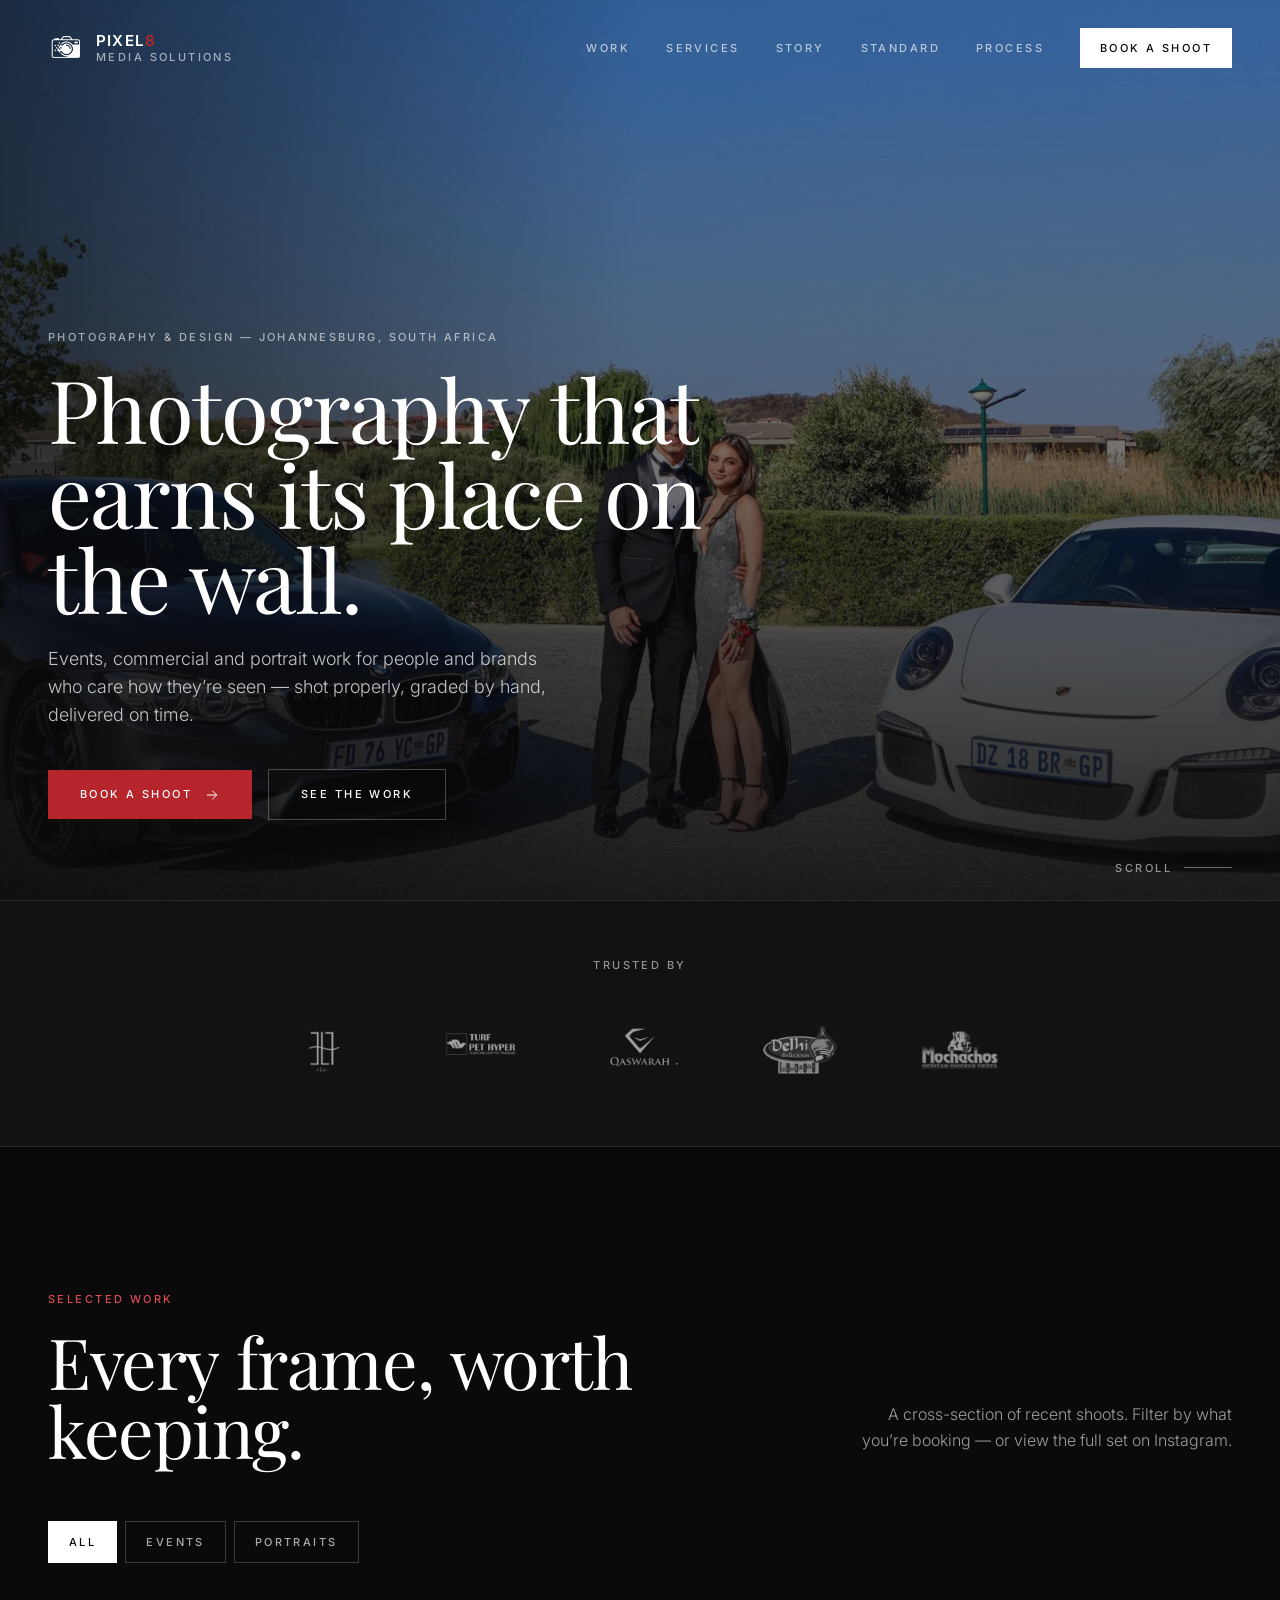
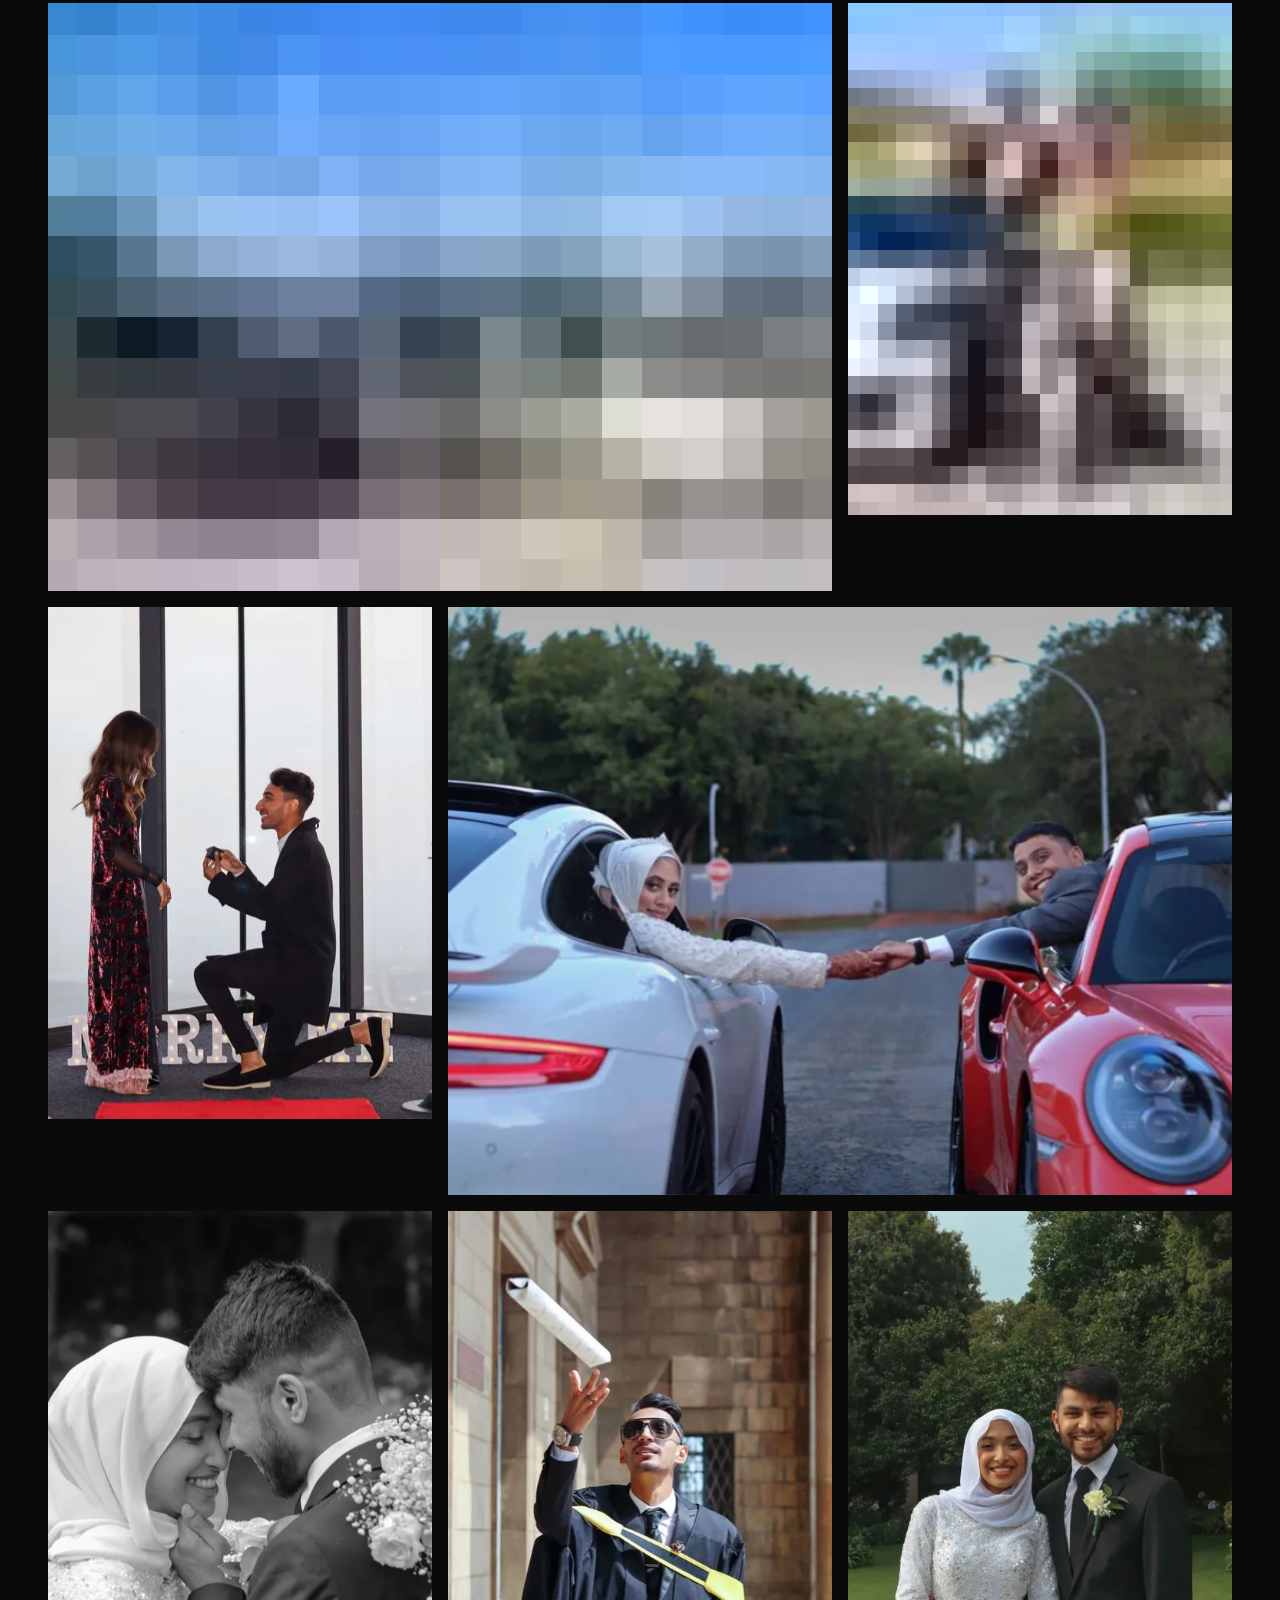
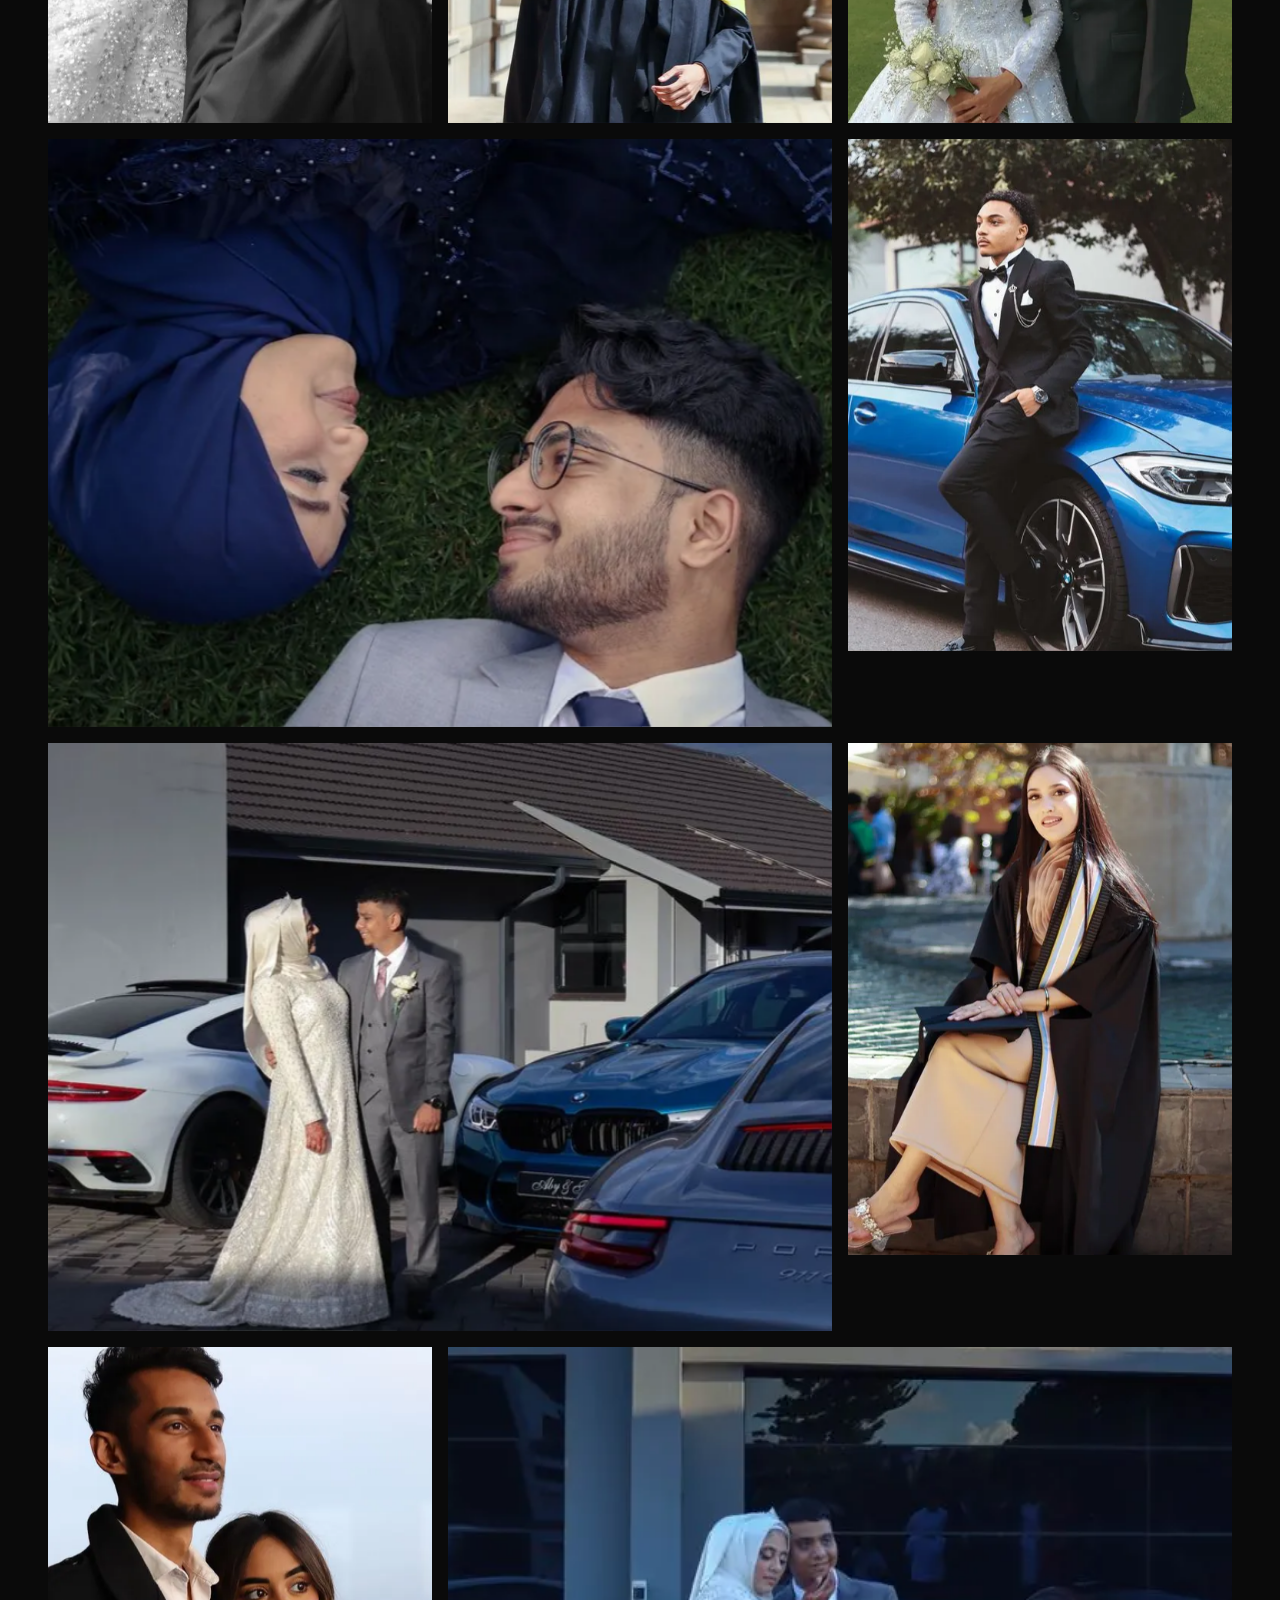
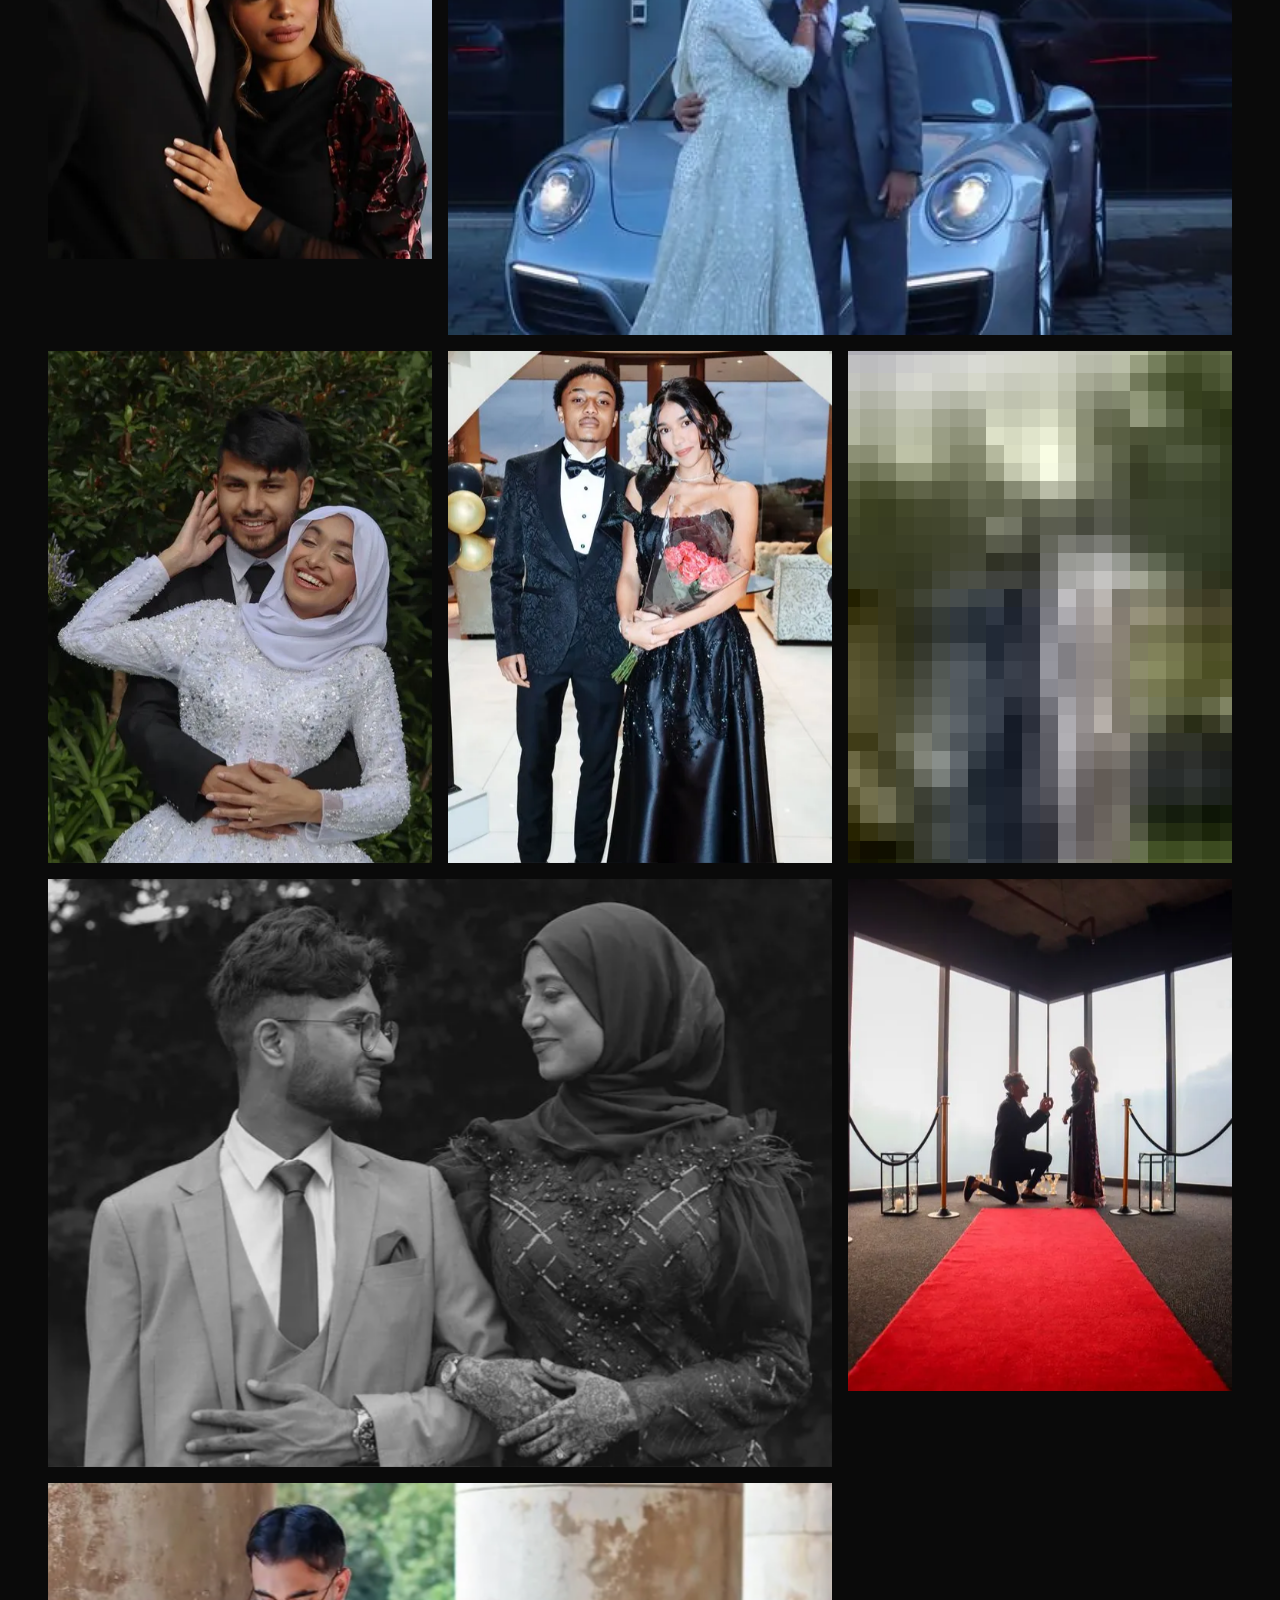
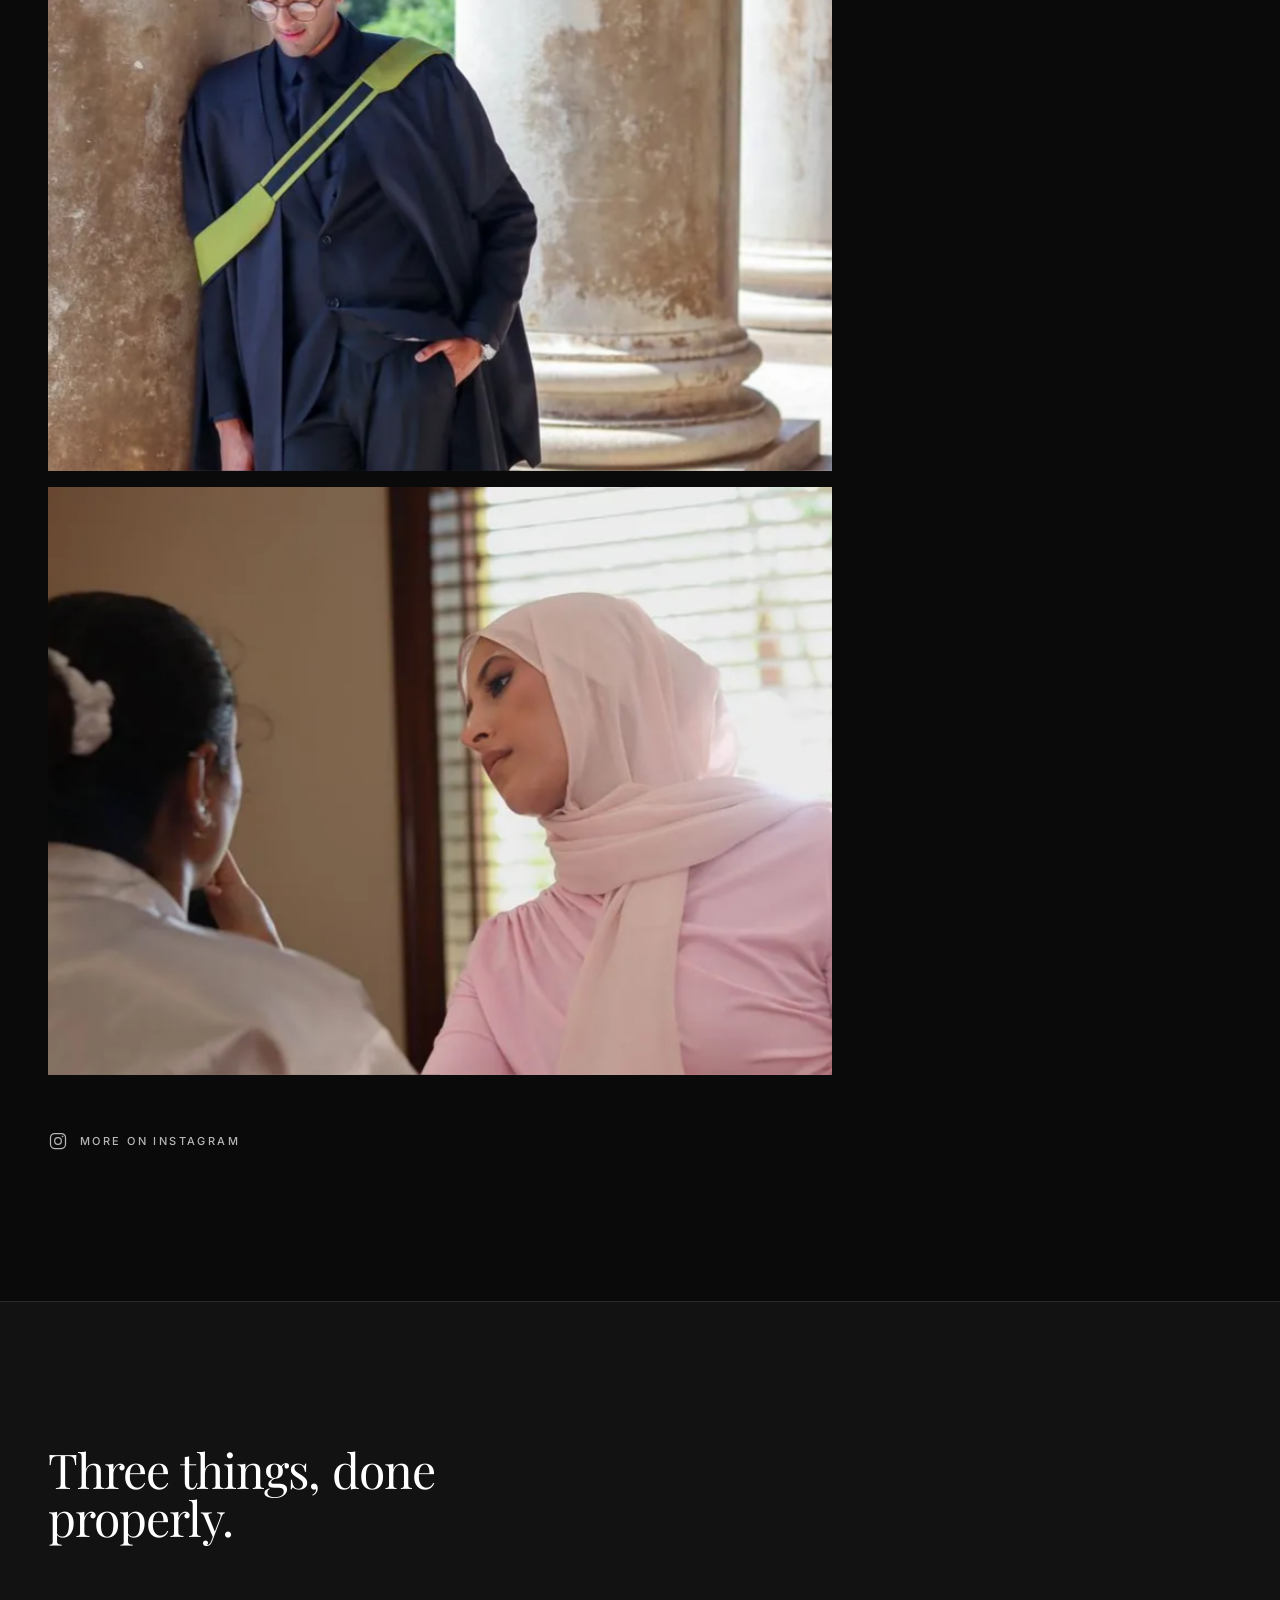
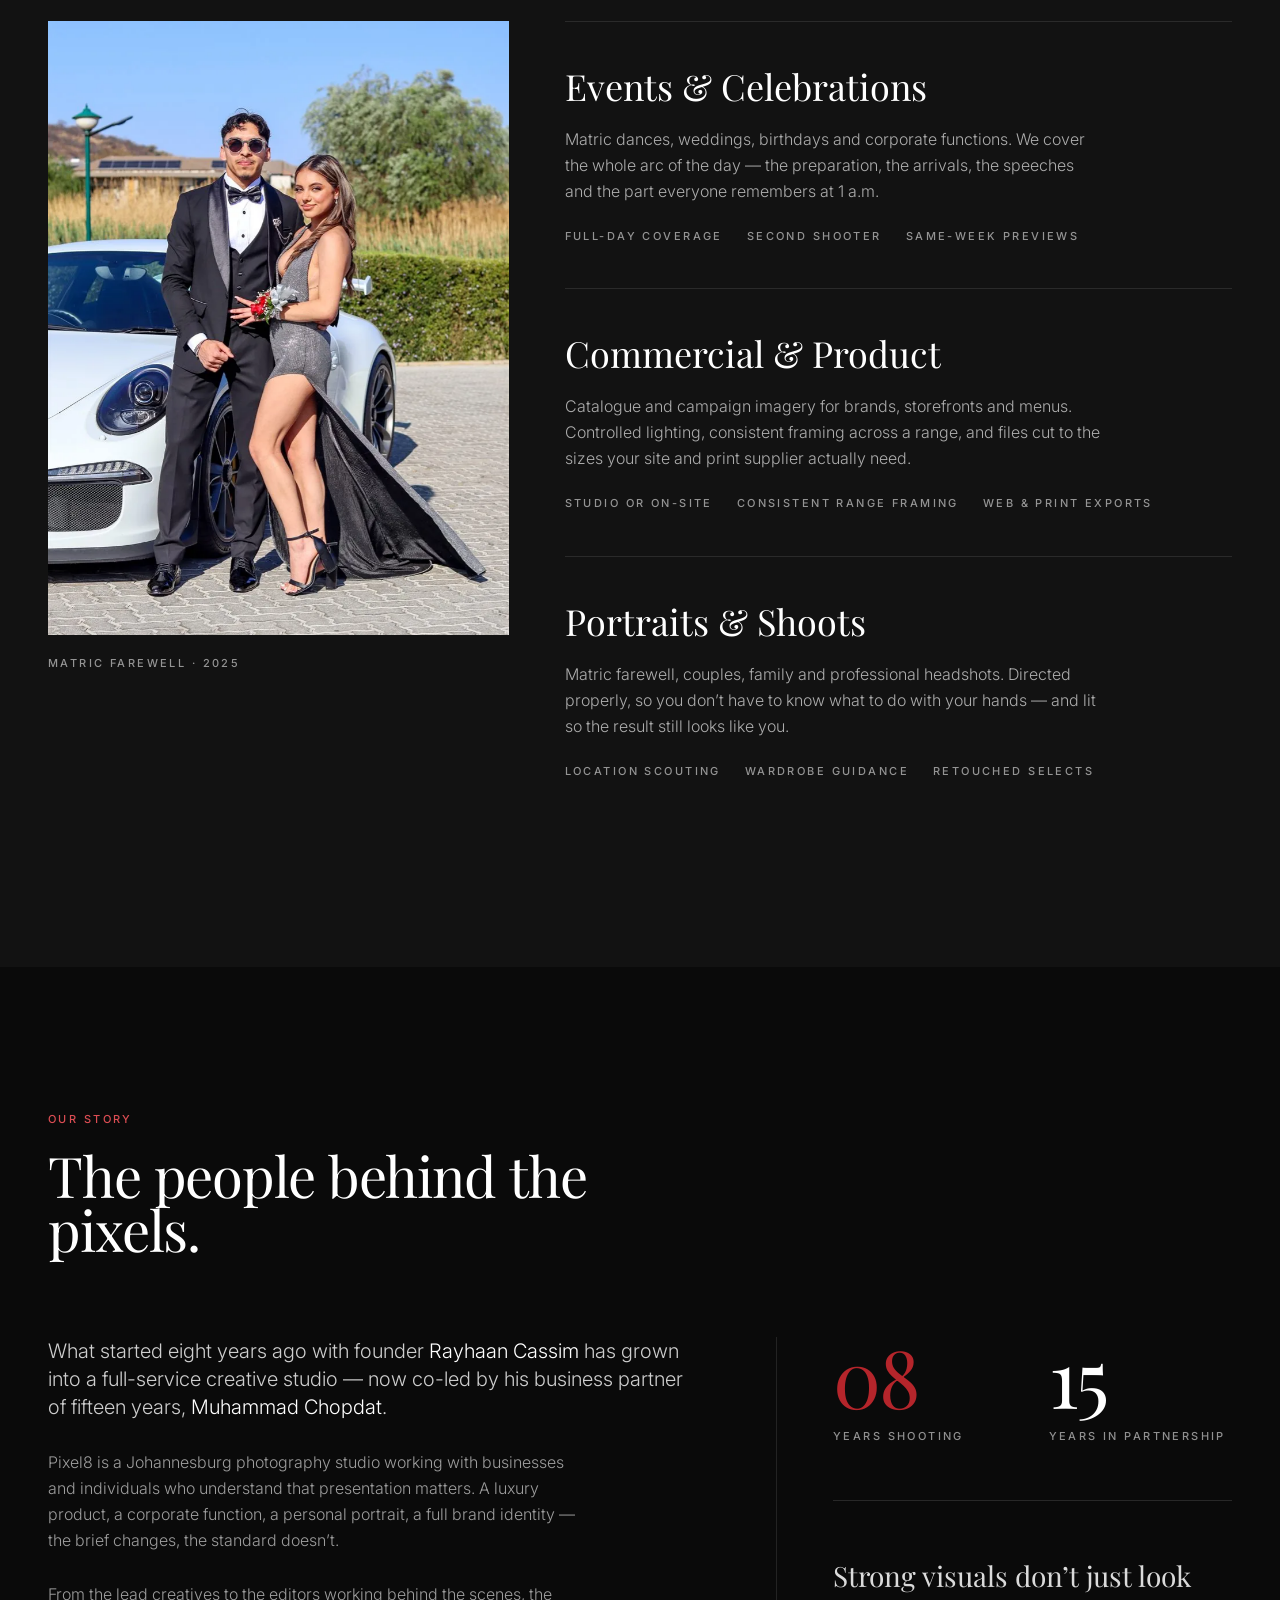
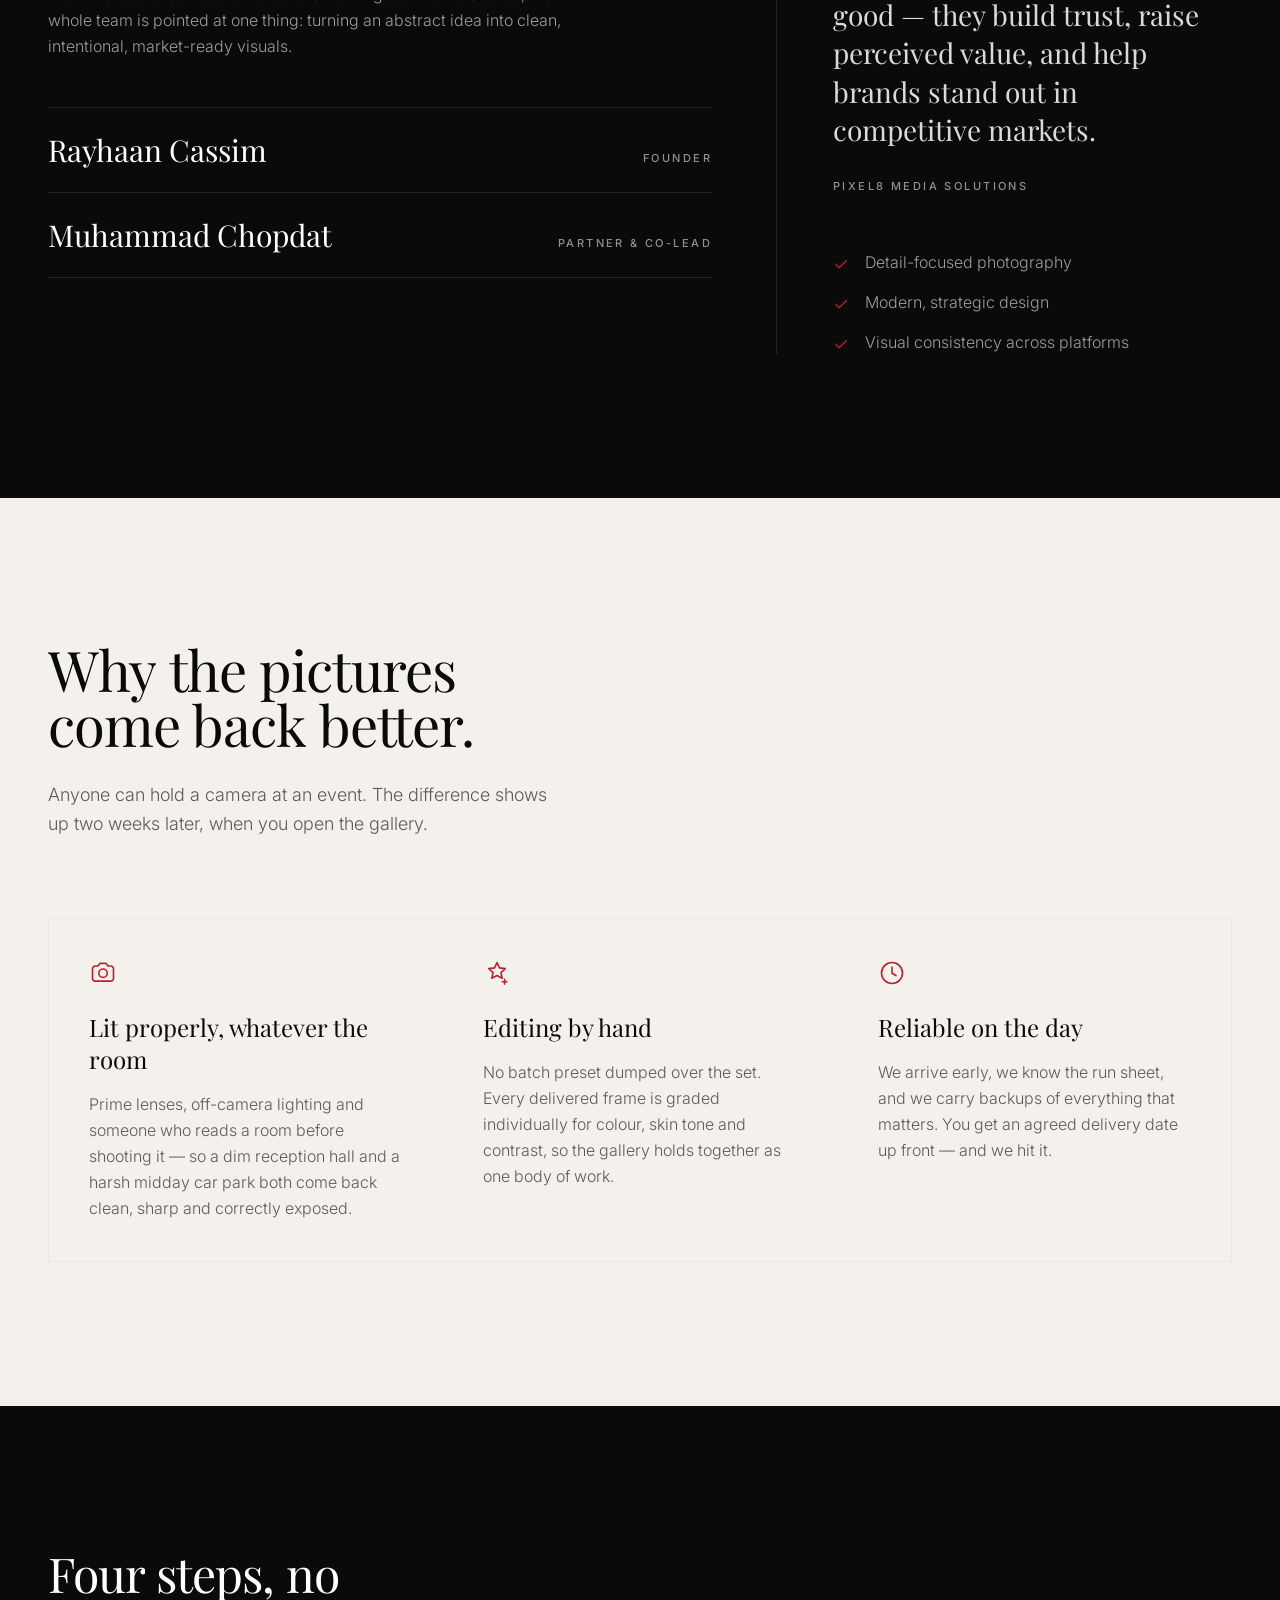
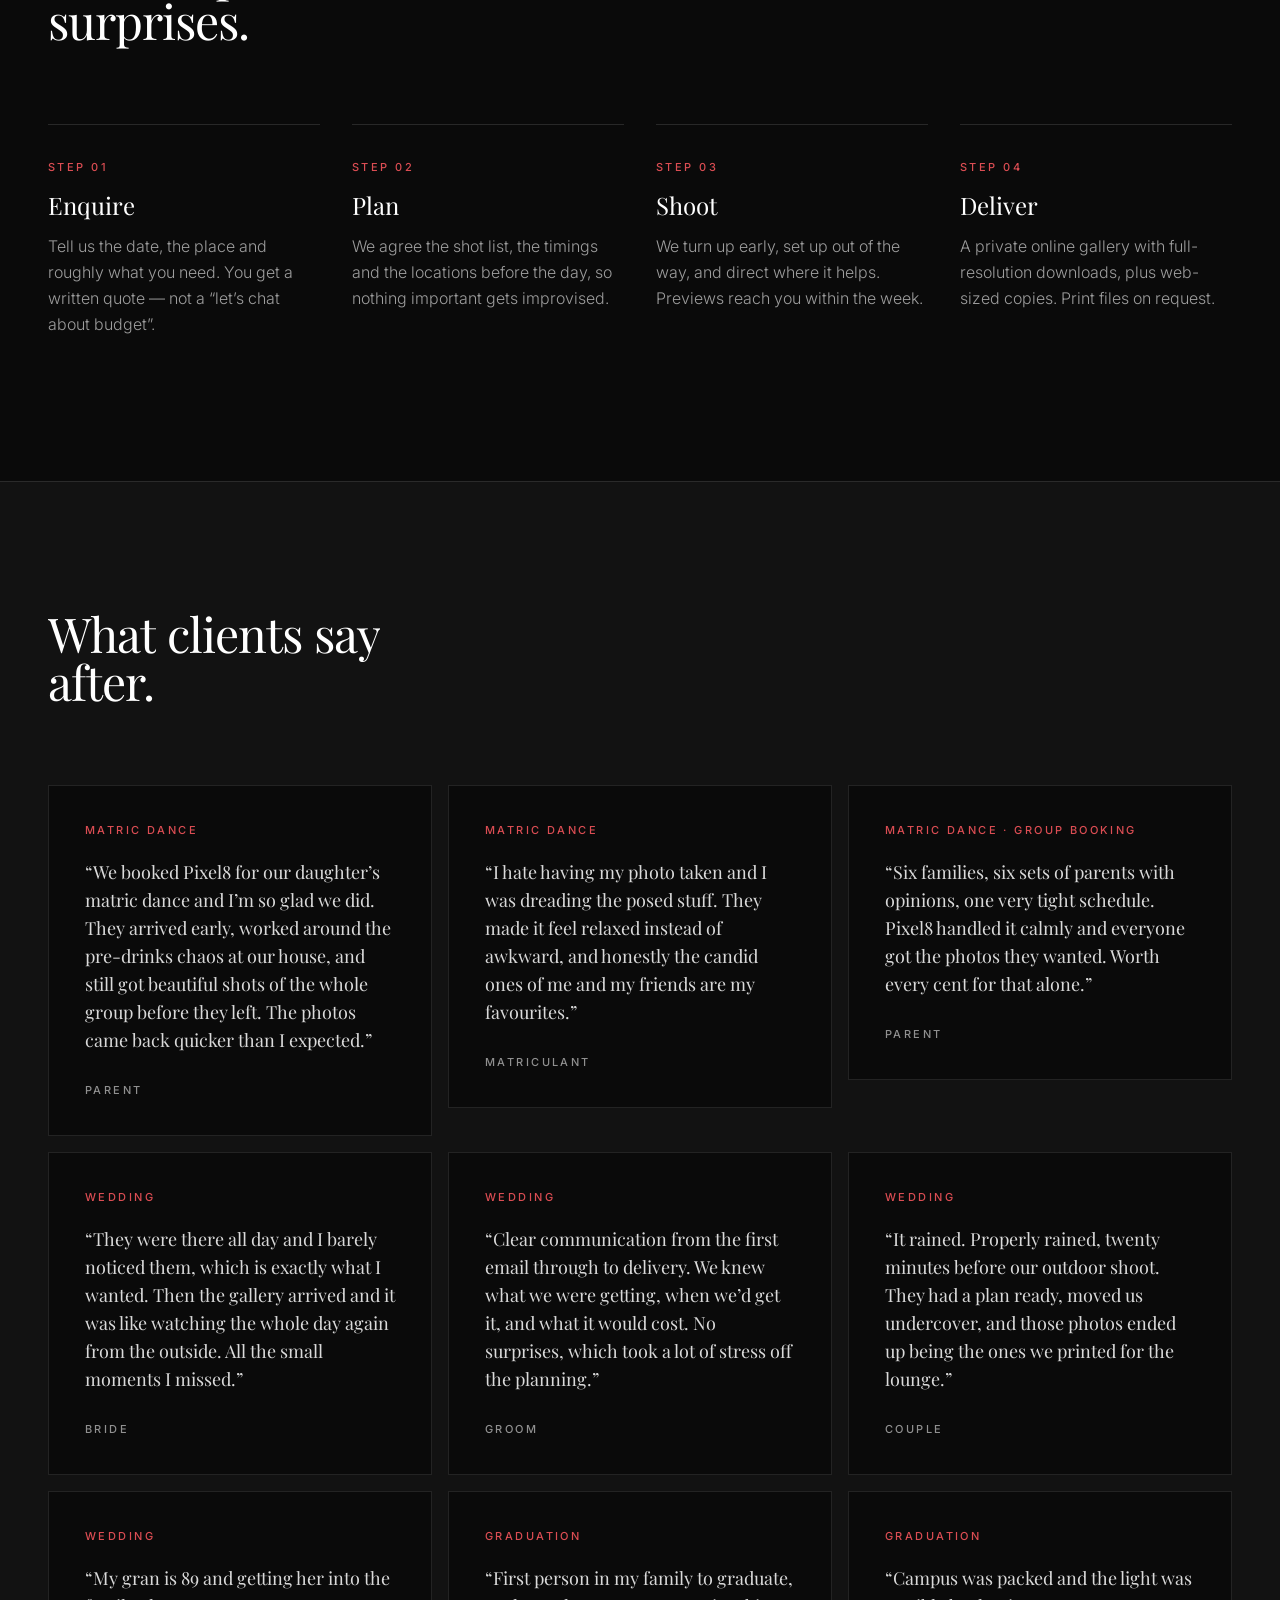
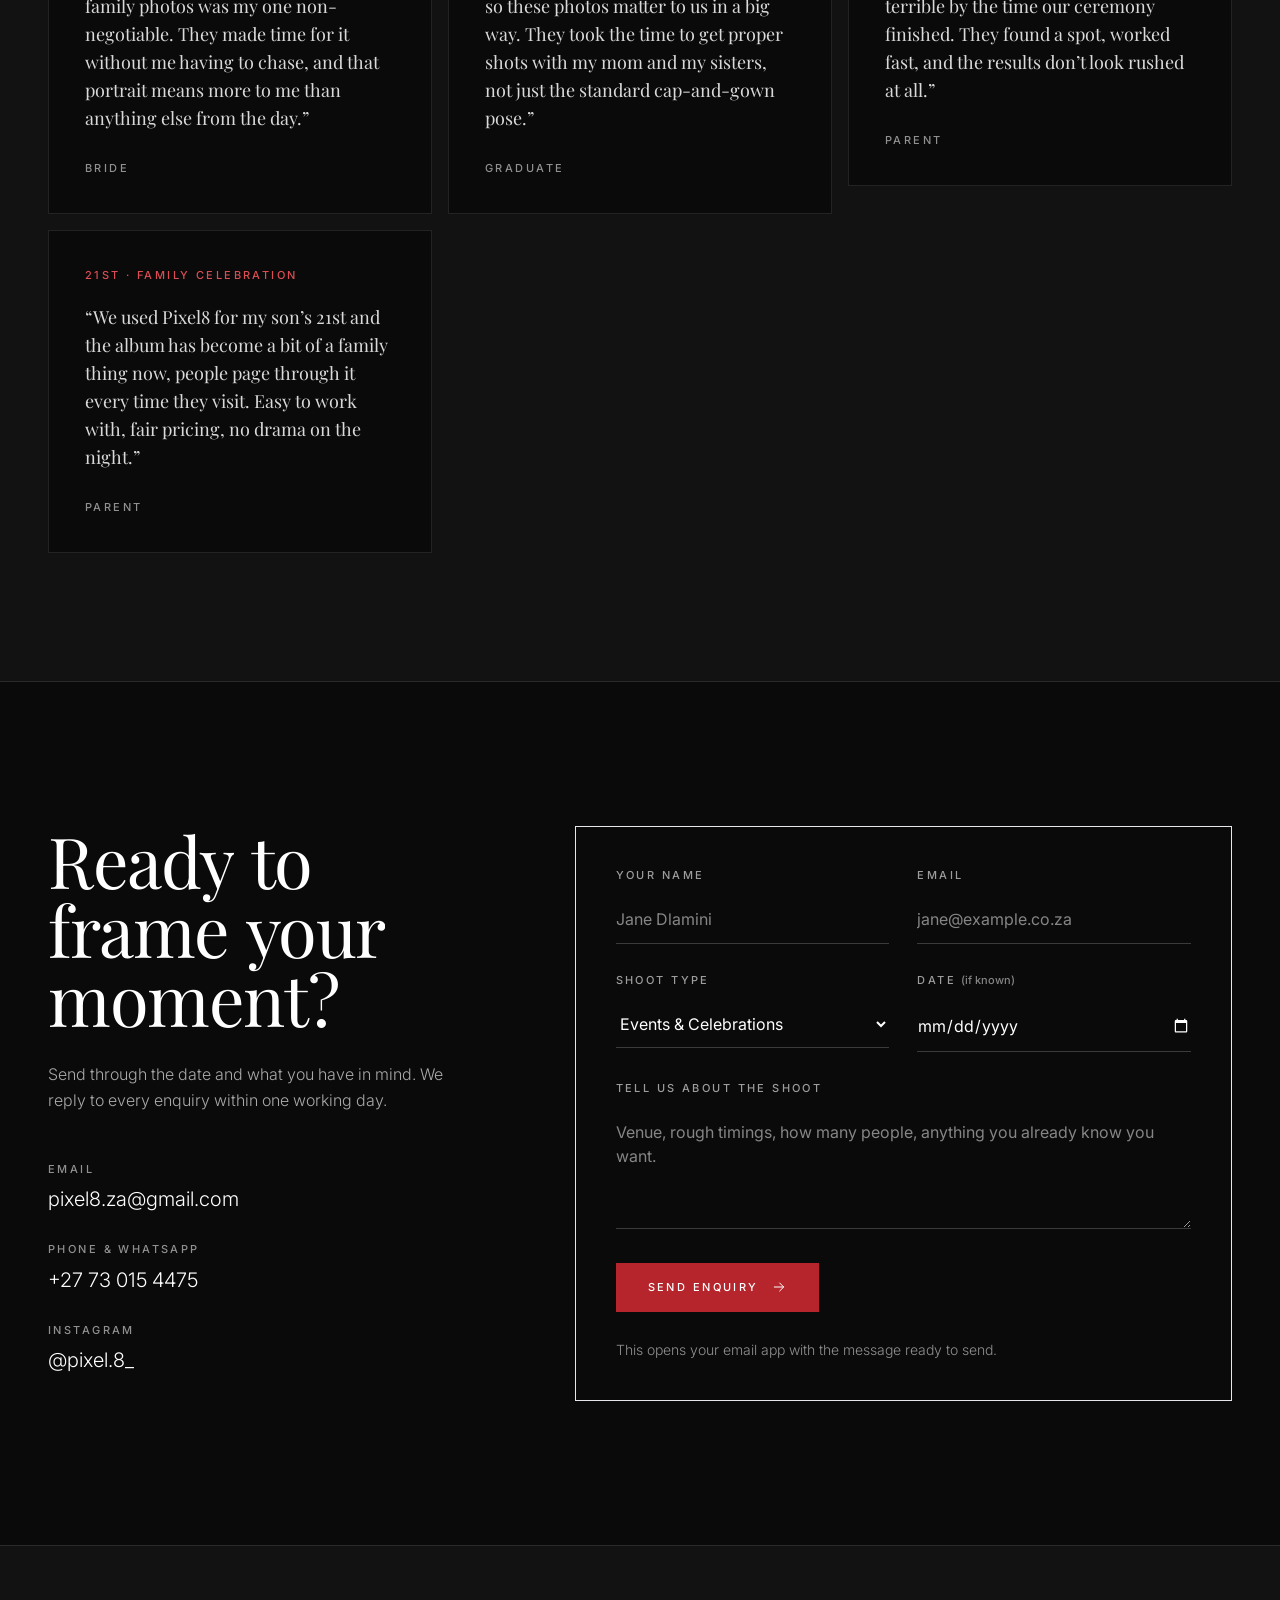
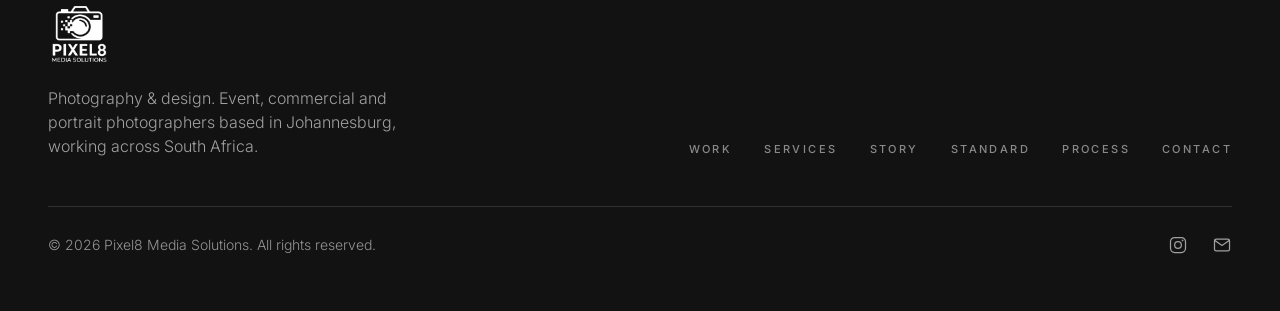
==== commit 28a34f49: "SEO fixes: metadata, structured data, sitemap, WebP images - Title and meta description targeted at " ====
--- a/index.html
+++ b/index.html
@@ -3,17 +3,79 @@
 <head>
 <meta charset="utf-8">
 <meta name="viewport" content="width=device-width, initial-scale=1">
-<title>Pixel8 Media Solutions — Photography &amp; Design</title>
-<meta name="description" content="Pixel8 Media Solutions is a South African photography studio shooting events, commercial and product work, and portraits. Considered lighting, careful editing, reliable delivery.">
+<title>Pixel8 Media | Johannesburg Event &amp; Portrait Photographer</title>
+<meta name="description" content="Johannesburg photography studio for matric dances, weddings, events, portraits and product shoots. Hand-edited galleries, delivered on the date we agree.">
 <meta name="theme-color" content="#0A0A0A">
+<link rel="canonical" href="https://www.pixel8media.co.za/">
 
 <!-- Open Graph / social sharing -->
 <meta property="og:type" content="website">
-<meta property="og:title" content="Pixel8 Media Solutions — Photography &amp; Design">
-<meta property="og:description" content="Events, commercial and portrait photography. Considered lighting, careful editing, reliable delivery.">
-<meta property="og:image" content="assets/shoot-wide-1200.jpg">
+<meta property="og:site_name" content="Pixel8 Media Solutions">
+<meta property="og:locale" content="en_ZA">
+<meta property="og:title" content="Pixel8 Media | Johannesburg Event &amp; Portrait Photographer">
+<meta property="og:description" content="Events, commercial and portrait photography in Johannesburg. Considered lighting, careful editing, reliable delivery.">
+<meta property="og:image" content="https://www.pixel8media.co.za/assets/shoot-wide-1200.jpg">
+<meta property="og:image:width" content="1200">
+<meta property="og:image:height" content="800">
+<meta property="og:image:alt" content="A couple in formal dress standing between a BMW M4 and a Porsche 911 at a matric dance send-off">
 <meta property="og:url" content="https://www.pixel8media.co.za/">
 <meta name="twitter:card" content="summary_large_image">
+<meta name="twitter:title" content="Pixel8 Media | Johannesburg Event &amp; Portrait Photographer">
+<meta name="twitter:description" content="Events, commercial and portrait photography in Johannesburg. Considered lighting, careful editing, reliable delivery.">
+<meta name="twitter:image" content="https://www.pixel8media.co.za/assets/shoot-wide-1200.jpg">
+
+<!-- Structured data: who the business is, where it works, what it offers -->
+<script type="application/ld+json">
+{
+  "@context": "https://schema.org",
+  "@graph": [
+    {
+      "@type": "ProfessionalService",
+      "@id": "https://www.pixel8media.co.za/#business",
+      "name": "Pixel8 Media Solutions",
+      "description": "Johannesburg photography and design studio covering events, matric dances, weddings, portraits and commercial product work.",
+      "url": "https://www.pixel8media.co.za/",
+      "logo": "https://www.pixel8media.co.za/assets/pixel8-logo-full-white.png",
+      "image": "https://www.pixel8media.co.za/assets/shoot-wide-1200.jpg",
+      "telephone": "+27730154475",
+      "email": "pixel8.za@gmail.com",
+      "address": {
+        "@type": "PostalAddress",
+        "addressLocality": "Johannesburg",
+        "addressRegion": "Gauteng",
+        "addressCountry": "ZA"
+      },
+      "areaServed": [
+        { "@type": "City", "name": "Johannesburg" },
+        { "@type": "Country", "name": "South Africa" }
+      ],
+      "founder": { "@type": "Person", "name": "Rayhaan Cassim" },
+      "employee": [
+        { "@type": "Person", "name": "Rayhaan Cassim", "jobTitle": "Founder" },
+        { "@type": "Person", "name": "Muhammad Chopdat", "jobTitle": "Partner & Co-lead" }
+      ],
+      "sameAs": ["https://www.instagram.com/pixel.8_/"],
+      "hasOfferCatalog": {
+        "@type": "OfferCatalog",
+        "name": "Photography services",
+        "itemListElement": [
+          { "@type": "Offer", "itemOffered": { "@type": "Service", "name": "Event & celebration photography" } },
+          { "@type": "Offer", "itemOffered": { "@type": "Service", "name": "Commercial & product photography" } },
+          { "@type": "Offer", "itemOffered": { "@type": "Service", "name": "Portrait photography" } }
+        ]
+      }
+    },
+    {
+      "@type": "WebSite",
+      "@id": "https://www.pixel8media.co.za/#website",
+      "url": "https://www.pixel8media.co.za/",
+      "name": "Pixel8 Media Solutions",
+      "publisher": { "@id": "https://www.pixel8media.co.za/#business" },
+      "inLanguage": "en-ZA"
+    }
+  ]
+}
+</script>
 
 <link rel="icon" href="assets/pixel8-mark-red.png" type="image/png">
 <link rel="apple-touch-icon" href="assets/pixel8-mark-red.png">
@@ -283,16 +345,21 @@
   </nav>
 </div>
 
+<main>
+
 <!-- ══════════════════════════════════════════════════════════════ HERO -->
 <section id="top" class="relative min-h-[100svh] flex items-end overflow-hidden">
   <div id="heroMedia" class="absolute inset-0 parallax">
     <span class="px-grid" aria-hidden="true" style="background-image:url([data-uri])"></span>
-    <img src="assets/shoot-wide-2000.jpg"
-         srcset="assets/shoot-wide-800.jpg 800w, assets/shoot-wide-1200.jpg 1200w, assets/shoot-wide-2000.jpg 2000w"
-         sizes="100vw"
-         alt="A couple in formal dress photographed between a BMW M4 and a Porsche 911 at a matric dance send-off"
-         width="2000" height="1333"
-         class="px-full w-full h-full object-cover object-center" fetchpriority="high" decoding="async">
+    <picture>
+      <source type="image/webp" srcset="assets/shoot-wide-800.webp 800w, assets/shoot-wide-1200.webp 1200w, assets/shoot-wide-2000.webp 2000w" sizes="100vw">
+      <img src="assets/shoot-wide-2000.jpg"
+           srcset="assets/shoot-wide-800.jpg 800w, assets/shoot-wide-1200.jpg 1200w, assets/shoot-wide-2000.jpg 2000w"
+           sizes="100vw"
+           alt="A couple in formal dress photographed between a BMW M4 and a Porsche 911 at a matric dance send-off"
+           width="2000" height="1333"
+           class="px-full w-full h-full object-cover object-center" fetchpriority="high" decoding="async">
+    </picture>
     <div class="absolute inset-0 bg-gradient-to-t from-ink via-ink/55 to-ink/35"></div>
     <div class="absolute inset-0 bg-gradient-to-r from-ink/75 via-transparent to-transparent"></div>
   </div>
@@ -376,12 +443,15 @@
                 data-src="assets/shoot-wide-2000.jpg"
                 data-caption="Matric dance send-off">
           <span class="px-grid" aria-hidden="true" style="background-image:url([data-uri])"></span>
-          <img src="assets/shoot-wide-1200.jpg"
-               srcset="assets/shoot-wide-800.jpg 800w, assets/shoot-wide-1200.jpg 1200w, assets/shoot-wide-2000.jpg 2000w"
-               sizes="(min-width:1024px) 56vw, (min-width:640px) 92vw, 100vw"
-               alt="A couple in formal dress standing between a grey BMW M4 and a white Porsche 911"
-               width="1200" height="800" loading="lazy" decoding="async"
-               class="px-full absolute inset-0 w-full h-full object-cover">
+          <picture>
+            <source type="image/webp" srcset="assets/shoot-wide-800.webp 800w, assets/shoot-wide-1200.webp 1200w, assets/shoot-wide-2000.webp 2000w" sizes="(min-width:1024px) 56vw, (min-width:640px) 92vw, 100vw">
+            <img src="assets/shoot-wide-1200.jpg"
+                 srcset="assets/shoot-wide-800.jpg 800w, assets/shoot-wide-1200.jpg 1200w, assets/shoot-wide-2000.jpg 2000w"
+                 sizes="(min-width:1024px) 56vw, (min-width:640px) 92vw, 100vw"
+                 alt="A couple in formal dress standing between a grey BMW M4 and a white Porsche 911"
+                 width="1200" height="800" loading="lazy" decoding="async"
+                 class="px-full absolute inset-0 w-full h-full object-cover">
+          </picture>
           <span class="absolute inset-0 z-[2] bg-gradient-to-t from-ink/90 via-ink/10 to-transparent opacity-0 group-hover:opacity-100 group-focus-visible:opacity-100 transition-opacity duration-300"></span>
           <span class="absolute left-6 bottom-6 z-[3] text-left translate-y-2 opacity-0 group-hover:translate-y-0 group-hover:opacity-100 group-focus-visible:translate-y-0 group-focus-visible:opacity-100 transition duration-300">
             <span class="block label text-brandText">Events</span>
@@ -394,12 +464,15 @@
                 data-src="assets/shoot-tall-1400.jpg"
                 data-caption="Couple portrait">
           <span class="px-grid" aria-hidden="true" style="background-image:url([data-uri])"></span>
-          <img src="assets/shoot-tall-800.jpg"
-               srcset="assets/shoot-tall-500.jpg 500w, assets/shoot-tall-800.jpg 800w, assets/shoot-tall-1400.jpg 1400w"
-               sizes="(min-width:1024px) 28vw, (min-width:640px) 46vw, 100vw"
-               alt="Portrait of a couple in formal dress leaning against a white Porsche 911"
-               width="800" height="1200" loading="lazy" decoding="async"
-               class="px-full absolute inset-0 w-full h-full object-cover">
+          <picture>
+            <source type="image/webp" srcset="assets/shoot-tall-500.webp 500w, assets/shoot-tall-800.webp 800w, assets/shoot-tall-1400.webp 1400w" sizes="(min-width:1024px) 28vw, (min-width:640px) 46vw, 100vw">
+            <img src="assets/shoot-tall-800.jpg"
+                 srcset="assets/shoot-tall-500.jpg 500w, assets/shoot-tall-800.jpg 800w, assets/shoot-tall-1400.jpg 1400w"
+                 sizes="(min-width:1024px) 28vw, (min-width:640px) 46vw, 100vw"
+                 alt="Portrait of a couple in formal dress leaning against a white Porsche 911"
+                 width="800" height="1200" loading="lazy" decoding="async"
+                 class="px-full absolute inset-0 w-full h-full object-cover">
+          </picture>
           <span class="absolute inset-0 z-[2] bg-gradient-to-t from-ink/90 via-ink/10 to-transparent opacity-0 group-hover:opacity-100 group-focus-visible:opacity-100 transition-opacity duration-300"></span>
           <span class="absolute left-6 bottom-6 z-[3] text-left translate-y-2 opacity-0 group-hover:translate-y-0 group-hover:opacity-100 group-focus-visible:translate-y-0 group-focus-visible:opacity-100 transition duration-300">
             <span class="block label text-brandText">Portraits</span>
@@ -412,12 +485,15 @@
                 data-src="assets/work-proposal-knee-1400.jpg"
                 data-caption="The proposal">
           <span class="px-grid" aria-hidden="true" style="background-image:url([data-uri])"></span>
-          <img src="assets/work-proposal-knee-800.jpg"
-               srcset="assets/work-proposal-knee-500.jpg 500w, assets/work-proposal-knee-800.jpg 800w, assets/work-proposal-knee-1400.jpg 1400w"
-               sizes="(min-width:1024px) 28vw, (min-width:640px) 46vw, 100vw"
-               alt="A man on one knee holding out a ring in front of illuminated MARRY ME letters"
-               width="800" height="1200" loading="lazy" decoding="async"
-               class="px-full absolute inset-0 w-full h-full object-cover">
+          <picture>
+            <source type="image/webp" srcset="assets/work-proposal-knee-500.webp 500w, assets/work-proposal-knee-800.webp 800w, assets/work-proposal-knee-1400.webp 1400w" sizes="(min-width:1024px) 28vw, (min-width:640px) 46vw, 100vw">
+            <img src="assets/work-proposal-knee-800.jpg"
+                 srcset="assets/work-proposal-knee-500.jpg 500w, assets/work-proposal-knee-800.jpg 800w, assets/work-proposal-knee-1400.jpg 1400w"
+                 sizes="(min-width:1024px) 28vw, (min-width:640px) 46vw, 100vw"
+                 alt="A man on one knee holding out a ring in front of illuminated MARRY ME letters"
+                 width="800" height="1200" loading="lazy" decoding="async"
+                 class="px-full absolute inset-0 w-full h-full object-cover">
+          </picture>
           <span class="absolute inset-0 z-[2] bg-gradient-to-t from-ink/90 via-ink/10 to-transparent opacity-0 group-hover:opacity-100 group-focus-visible:opacity-100 transition-opacity duration-300"></span>
           <span class="absolute left-6 bottom-6 z-[3] text-left translate-y-2 opacity-0 group-hover:translate-y-0 group-hover:opacity-100 group-focus-visible:translate-y-0 group-focus-visible:opacity-100 transition duration-300">
             <span class="block label text-brandText">Events</span>
@@ -430,12 +506,15 @@
                 data-src="assets/work-carwindows-2000.jpg"
                 data-caption="Two cars, one moment">
           <span class="px-grid" aria-hidden="true" style="background-image:url([data-uri])"></span>
-          <img src="assets/work-carwindows-1200.jpg"
-               srcset="assets/work-carwindows-800.jpg 800w, assets/work-carwindows-1200.jpg 1200w, assets/work-carwindows-2000.jpg 2000w"
-               sizes="(min-width:1024px) 56vw, (min-width:640px) 92vw, 100vw"
-               alt="A bride and groom reaching for each other's hands through the windows of a white and a red Porsche"
-               width="1200" height="800" loading="lazy" decoding="async"
-               class="px-full absolute inset-0 w-full h-full object-cover">
+          <picture>
+            <source type="image/webp" srcset="assets/work-carwindows-800.webp 800w, assets/work-carwindows-1200.webp 1200w, assets/work-carwindows-2000.webp 2000w" sizes="(min-width:1024px) 56vw, (min-width:640px) 92vw, 100vw">
+            <img src="assets/work-carwindows-1200.jpg"
+                 srcset="assets/work-carwindows-800.jpg 800w, assets/work-carwindows-1200.jpg 1200w, assets/work-carwindows-2000.jpg 2000w"
+                 sizes="(min-width:1024px) 56vw, (min-width:640px) 92vw, 100vw"
+                 alt="A bride and groom reaching for each other's hands through the windows of a white and a red Porsche"
+                 width="1200" height="800" loading="lazy" decoding="async"
+                 class="px-full absolute inset-0 w-full h-full object-cover">
+          </picture>
           <span class="absolute inset-0 z-[2] bg-gradient-to-t from-ink/90 via-ink/10 to-transparent opacity-0 group-hover:opacity-100 group-focus-visible:opacity-100 transition-opacity duration-300"></span>
           <span class="absolute left-6 bottom-6 z-[3] text-left translate-y-2 opacity-0 group-hover:translate-y-0 group-hover:opacity-100 group-focus-visible:translate-y-0 group-focus-visible:opacity-100 transition duration-300">
             <span class="block label text-brandText">Events</span>
@@ -448,12 +527,15 @@
                 data-src="assets/work-bw-foreheads-1400.jpg"
                 data-caption="Forehead to forehead">
           <span class="px-grid" aria-hidden="true" style="background-image:url([data-uri])"></span>
-          <img src="assets/work-bw-foreheads-800.jpg"
-               srcset="assets/work-bw-foreheads-500.jpg 500w, assets/work-bw-foreheads-800.jpg 800w, assets/work-bw-foreheads-1400.jpg 1400w"
-               sizes="(min-width:1024px) 28vw, (min-width:640px) 46vw, 100vw"
-               alt="Black and white portrait of a bride and groom resting their foreheads together"
-               width="800" height="1200" loading="lazy" decoding="async"
-               class="px-full absolute inset-0 w-full h-full object-cover">
+          <picture>
+            <source type="image/webp" srcset="assets/work-bw-foreheads-500.webp 500w, assets/work-bw-foreheads-800.webp 800w, assets/work-bw-foreheads-1400.webp 1400w" sizes="(min-width:1024px) 28vw, (min-width:640px) 46vw, 100vw">
+            <img src="assets/work-bw-foreheads-800.jpg"
+                 srcset="assets/work-bw-foreheads-500.jpg 500w, assets/work-bw-foreheads-800.jpg 800w, assets/work-bw-foreheads-1400.jpg 1400w"
+                 sizes="(min-width:1024px) 28vw, (min-width:640px) 46vw, 100vw"
+                 alt="Black and white portrait of a bride and groom resting their foreheads together"
+                 width="800" height="1200" loading="lazy" decoding="async"
+                 class="px-full absolute inset-0 w-full h-full object-cover">
+          </picture>
           <span class="absolute inset-0 z-[2] bg-gradient-to-t from-ink/90 via-ink/10 to-transparent opacity-0 group-hover:opacity-100 group-focus-visible:opacity-100 transition-opacity duration-300"></span>
           <span class="absolute left-6 bottom-6 z-[3] text-left translate-y-2 opacity-0 group-hover:translate-y-0 group-hover:opacity-100 group-focus-visible:translate-y-0 group-focus-visible:opacity-100 transition duration-300">
             <span class="block label text-brandText">Portraits</span>
@@ -466,12 +548,15 @@
                 data-src="assets/work-grad-toss-1400.jpg"
                 data-caption="Cap in the air">
           <span class="px-grid" aria-hidden="true" style="background-image:url([data-uri])"></span>
-          <img src="assets/work-grad-toss-800.jpg"
-               srcset="assets/work-grad-toss-500.jpg 500w, assets/work-grad-toss-800.jpg 800w, assets/work-grad-toss-1400.jpg 1400w"
-               sizes="(min-width:1024px) 28vw, (min-width:640px) 46vw, 100vw"
-               alt="A graduate throwing his diploma scroll into the air outside a sandstone university building"
-               width="800" height="1195" loading="lazy" decoding="async"
-               class="px-full absolute inset-0 w-full h-full object-cover">
+          <picture>
+            <source type="image/webp" srcset="assets/work-grad-toss-500.webp 500w, assets/work-grad-toss-800.webp 800w, assets/work-grad-toss-1400.webp 1400w" sizes="(min-width:1024px) 28vw, (min-width:640px) 46vw, 100vw">
+            <img src="assets/work-grad-toss-800.jpg"
+                 srcset="assets/work-grad-toss-500.jpg 500w, assets/work-grad-toss-800.jpg 800w, assets/work-grad-toss-1400.jpg 1400w"
+                 sizes="(min-width:1024px) 28vw, (min-width:640px) 46vw, 100vw"
+                 alt="A graduate throwing his diploma scroll into the air outside a sandstone university building"
+                 width="800" height="1195" loading="lazy" decoding="async"
+                 class="px-full absolute inset-0 w-full h-full object-cover">
+          </picture>
           <span class="absolute inset-0 z-[2] bg-gradient-to-t from-ink/90 via-ink/10 to-transparent opacity-0 group-hover:opacity-100 group-focus-visible:opacity-100 transition-opacity duration-300"></span>
           <span class="absolute left-6 bottom-6 z-[3] text-left translate-y-2 opacity-0 group-hover:translate-y-0 group-hover:opacity-100 group-focus-visible:translate-y-0 group-focus-visible:opacity-100 transition duration-300">
             <span class="block label text-brandText">Events</span>
@@ -484,12 +569,15 @@
                 data-src="assets/work-grass-2000.jpg"
                 data-caption="On the lawn">
           <span class="px-grid" aria-hidden="true" style="background-image:url([data-uri])"></span>
-          <img src="assets/work-grass-1200.jpg"
-               srcset="assets/work-grass-800.jpg 800w, assets/work-grass-1200.jpg 1200w, assets/work-grass-2000.jpg 2000w"
-               sizes="(min-width:1024px) 56vw, (min-width:640px) 92vw, 100vw"
-               alt="A couple lying head to head on grass, the bride in a navy gown and the groom in a light grey suit"
-               width="1200" height="800" loading="lazy" decoding="async"
-               class="px-full absolute inset-0 w-full h-full object-cover">
+          <picture>
+            <source type="image/webp" srcset="assets/work-grass-800.webp 800w, assets/work-grass-1200.webp 1200w, assets/work-grass-2000.webp 2000w" sizes="(min-width:1024px) 56vw, (min-width:640px) 92vw, 100vw">
+            <img src="assets/work-grass-1200.jpg"
+                 srcset="assets/work-grass-800.jpg 800w, assets/work-grass-1200.jpg 1200w, assets/work-grass-2000.jpg 2000w"
+                 sizes="(min-width:1024px) 56vw, (min-width:640px) 92vw, 100vw"
+                 alt="A couple lying head to head on grass, the bride in a navy gown and the groom in a light grey suit"
+                 width="1200" height="800" loading="lazy" decoding="async"
+                 class="px-full absolute inset-0 w-full h-full object-cover">
+          </picture>
           <span class="absolute inset-0 z-[2] bg-gradient-to-t from-ink/90 via-ink/10 to-transparent opacity-0 group-hover:opacity-100 group-focus-visible:opacity-100 transition-opacity duration-300"></span>
           <span class="absolute left-6 bottom-6 z-[3] text-left translate-y-2 opacity-0 group-hover:translate-y-0 group-hover:opacity-100 group-focus-visible:translate-y-0 group-focus-visible:opacity-100 transition duration-300">
             <span class="block label text-brandText">Portraits</span>
@@ -502,12 +590,15 @@
                 data-src="assets/work-couple-garden-1400.jpg"
                 data-caption="Garden portrait">
           <span class="px-grid" aria-hidden="true" style="background-image:url([data-uri])"></span>
-          <img src="assets/work-couple-garden-800.jpg"
-               srcset="assets/work-couple-garden-500.jpg 500w, assets/work-couple-garden-800.jpg 800w, assets/work-couple-garden-1400.jpg 1400w"
-               sizes="(min-width:1024px) 28vw, (min-width:640px) 46vw, 100vw"
-               alt="A bride and groom smiling together in a garden, the bride holding a bouquet"
-               width="800" height="1102" loading="lazy" decoding="async"
-               class="px-full absolute inset-0 w-full h-full object-cover">
+          <picture>
+            <source type="image/webp" srcset="assets/work-couple-garden-500.webp 500w, assets/work-couple-garden-800.webp 800w, assets/work-couple-garden-1400.webp 1400w" sizes="(min-width:1024px) 28vw, (min-width:640px) 46vw, 100vw">
+            <img src="assets/work-couple-garden-800.jpg"
+                 srcset="assets/work-couple-garden-500.jpg 500w, assets/work-couple-garden-800.jpg 800w, assets/work-couple-garden-1400.jpg 1400w"
+                 sizes="(min-width:1024px) 28vw, (min-width:640px) 46vw, 100vw"
+                 alt="A bride and groom smiling together in a garden, the bride holding a bouquet"
+                 width="800" height="1102" loading="lazy" decoding="async"
+                 class="px-full absolute inset-0 w-full h-full object-cover">
+          </picture>
           <span class="absolute inset-0 z-[2] bg-gradient-to-t from-ink/90 via-ink/10 to-transparent opacity-0 group-hover:opacity-100 group-focus-visible:opacity-100 transition-opacity duration-300"></span>
           <span class="absolute left-6 bottom-6 z-[3] text-left translate-y-2 opacity-0 group-hover:translate-y-0 group-hover:opacity-100 group-focus-visible:translate-y-0 group-focus-visible:opacity-100 transition duration-300">
             <span class="block label text-brandText">Portraits</span>
@@ -520,12 +611,15 @@
                 data-src="assets/work-md-bmw-1400.jpg"
                 data-caption="Matric dance portrait">
           <span class="px-grid" aria-hidden="true" style="background-image:url([data-uri])"></span>
-          <img src="assets/work-md-bmw-800.jpg"
-               srcset="assets/work-md-bmw-500.jpg 500w, assets/work-md-bmw-800.jpg 800w, assets/work-md-bmw-1400.jpg 1400w"
-               sizes="(min-width:1024px) 28vw, (min-width:640px) 46vw, 100vw"
-               alt="A young man in a black tuxedo leaning against a blue BMW"
-               width="800" height="1200" loading="lazy" decoding="async"
-               class="px-full absolute inset-0 w-full h-full object-cover">
+          <picture>
+            <source type="image/webp" srcset="assets/work-md-bmw-500.webp 500w, assets/work-md-bmw-800.webp 800w, assets/work-md-bmw-1400.webp 1400w" sizes="(min-width:1024px) 28vw, (min-width:640px) 46vw, 100vw">
+            <img src="assets/work-md-bmw-800.jpg"
+                 srcset="assets/work-md-bmw-500.jpg 500w, assets/work-md-bmw-800.jpg 800w, assets/work-md-bmw-1400.jpg 1400w"
+                 sizes="(min-width:1024px) 28vw, (min-width:640px) 46vw, 100vw"
+                 alt="A young man in a black tuxedo leaning against a blue BMW"
+                 width="800" height="1200" loading="lazy" decoding="async"
+                 class="px-full absolute inset-0 w-full h-full object-cover">
+          </picture>
           <span class="absolute inset-0 z-[2] bg-gradient-to-t from-ink/90 via-ink/10 to-transparent opacity-0 group-hover:opacity-100 group-focus-visible:opacity-100 transition-opacity duration-300"></span>
           <span class="absolute left-6 bottom-6 z-[3] text-left translate-y-2 opacity-0 group-hover:translate-y-0 group-hover:opacity-100 group-focus-visible:translate-y-0 group-focus-visible:opacity-100 transition duration-300">
             <span class="block label text-brandText">Portraits</span>
@@ -538,12 +632,15 @@
                 data-src="assets/work-driveway-2000.jpg"
                 data-caption="Wedding send-off">
           <span class="px-grid" aria-hidden="true" style="background-image:url([data-uri])"></span>
-          <img src="assets/work-driveway-1200.jpg"
-               srcset="assets/work-driveway-800.jpg 800w, assets/work-driveway-1200.jpg 1200w, assets/work-driveway-2000.jpg 2000w"
-               sizes="(min-width:1024px) 56vw, (min-width:640px) 92vw, 100vw"
-               alt="A bride and groom on a driveway flanked by a white Porsche, a blue BMW and a grey Porsche"
-               width="1200" height="791" loading="lazy" decoding="async"
-               class="px-full absolute inset-0 w-full h-full object-cover">
+          <picture>
+            <source type="image/webp" srcset="assets/work-driveway-800.webp 800w, assets/work-driveway-1200.webp 1200w, assets/work-driveway-2000.webp 2000w" sizes="(min-width:1024px) 56vw, (min-width:640px) 92vw, 100vw">
+            <img src="assets/work-driveway-1200.jpg"
+                 srcset="assets/work-driveway-800.jpg 800w, assets/work-driveway-1200.jpg 1200w, assets/work-driveway-2000.jpg 2000w"
+                 sizes="(min-width:1024px) 56vw, (min-width:640px) 92vw, 100vw"
+                 alt="A bride and groom on a driveway flanked by a white Porsche, a blue BMW and a grey Porsche"
+                 width="1200" height="791" loading="lazy" decoding="async"
+                 class="px-full absolute inset-0 w-full h-full object-cover">
+          </picture>
           <span class="absolute inset-0 z-[2] bg-gradient-to-t from-ink/90 via-ink/10 to-transparent opacity-0 group-hover:opacity-100 group-focus-visible:opacity-100 transition-opacity duration-300"></span>
           <span class="absolute left-6 bottom-6 z-[3] text-left translate-y-2 opacity-0 group-hover:translate-y-0 group-hover:opacity-100 group-focus-visible:translate-y-0 group-focus-visible:opacity-100 transition duration-300">
             <span class="block label text-brandText">Events</span>
@@ -556,12 +653,15 @@
                 data-src="assets/work-grad-fountain-1400.jpg"
                 data-caption="Graduation portrait">
           <span class="px-grid" aria-hidden="true" style="background-image:url([data-uri])"></span>
-          <img src="assets/work-grad-fountain-800.jpg"
-               srcset="assets/work-grad-fountain-500.jpg 500w, assets/work-grad-fountain-800.jpg 800w, assets/work-grad-fountain-1400.jpg 1400w"
-               sizes="(min-width:1024px) 28vw, (min-width:640px) 46vw, 100vw"
-               alt="A graduate in cap and gown seated at the edge of a fountain, holding her cap"
-               width="800" height="1200" loading="lazy" decoding="async"
-               class="px-full absolute inset-0 w-full h-full object-cover">
+          <picture>
+            <source type="image/webp" srcset="assets/work-grad-fountain-500.webp 500w, assets/work-grad-fountain-800.webp 800w, assets/work-grad-fountain-1400.webp 1400w" sizes="(min-width:1024px) 28vw, (min-width:640px) 46vw, 100vw">
+            <img src="assets/work-grad-fountain-800.jpg"
+                 srcset="assets/work-grad-fountain-500.jpg 500w, assets/work-grad-fountain-800.jpg 800w, assets/work-grad-fountain-1400.jpg 1400w"
+                 sizes="(min-width:1024px) 28vw, (min-width:640px) 46vw, 100vw"
+                 alt="A graduate in cap and gown seated at the edge of a fountain, holding her cap"
+                 width="800" height="1200" loading="lazy" decoding="async"
+                 class="px-full absolute inset-0 w-full h-full object-cover">
+          </picture>
           <span class="absolute inset-0 z-[2] bg-gradient-to-t from-ink/90 via-ink/10 to-transparent opacity-0 group-hover:opacity-100 group-focus-visible:opacity-100 transition-opacity duration-300"></span>
           <span class="absolute left-6 bottom-6 z-[3] text-left translate-y-2 opacity-0 group-hover:translate-y-0 group-hover:opacity-100 group-focus-visible:translate-y-0 group-focus-visible:opacity-100 transition duration-300">
             <span class="block label text-brandText">Portraits</span>
@@ -574,12 +674,15 @@
                 data-src="assets/work-proposal-pair-1400.jpg"
                 data-caption="After the yes">
           <span class="px-grid" aria-hidden="true" style="background-image:url([data-uri])"></span>
-          <img src="assets/work-proposal-pair-800.jpg"
-               srcset="assets/work-proposal-pair-500.jpg 500w, assets/work-proposal-pair-800.jpg 800w, assets/work-proposal-pair-1400.jpg 1400w"
-               sizes="(min-width:1024px) 28vw, (min-width:640px) 46vw, 100vw"
-               alt="A couple photographed after the proposal, the new ring on her hand"
-               width="800" height="1200" loading="lazy" decoding="async"
-               class="px-full absolute inset-0 w-full h-full object-cover">
+          <picture>
+            <source type="image/webp" srcset="assets/work-proposal-pair-500.webp 500w, assets/work-proposal-pair-800.webp 800w, assets/work-proposal-pair-1400.webp 1400w" sizes="(min-width:1024px) 28vw, (min-width:640px) 46vw, 100vw">
+            <img src="assets/work-proposal-pair-800.jpg"
+                 srcset="assets/work-proposal-pair-500.jpg 500w, assets/work-proposal-pair-800.jpg 800w, assets/work-proposal-pair-1400.jpg 1400w"
+                 sizes="(min-width:1024px) 28vw, (min-width:640px) 46vw, 100vw"
+                 alt="A couple photographed after the proposal, the new ring on her hand"
+                 width="800" height="1200" loading="lazy" decoding="async"
+                 class="px-full absolute inset-0 w-full h-full object-cover">
+          </picture>
           <span class="absolute inset-0 z-[2] bg-gradient-to-t from-ink/90 via-ink/10 to-transparent opacity-0 group-hover:opacity-100 group-focus-visible:opacity-100 transition-opacity duration-300"></span>
           <span class="absolute left-6 bottom-6 z-[3] text-left translate-y-2 opacity-0 group-hover:translate-y-0 group-hover:opacity-100 group-focus-visible:translate-y-0 group-focus-visible:opacity-100 transition duration-300">
             <span class="block label text-brandText">Portraits</span>
@@ -592,12 +695,15 @@
                 data-src="assets/work-supercars-2000.jpg"
                 data-caption="The send-off line">
           <span class="px-grid" aria-hidden="true" style="background-image:url([data-uri])"></span>
-          <img src="assets/work-supercars-1200.jpg"
-               srcset="assets/work-supercars-800.jpg 800w, assets/work-supercars-1200.jpg 1200w, assets/work-supercars-2000.jpg 2000w"
-               sizes="(min-width:1024px) 56vw, (min-width:640px) 92vw, 100vw"
-               alt="A bride and groom embracing between two parked Porsches under a building canopy"
-               width="1200" height="592" loading="lazy" decoding="async"
-               class="px-full absolute inset-0 w-full h-full object-cover">
+          <picture>
+            <source type="image/webp" srcset="assets/work-supercars-800.webp 800w, assets/work-supercars-1200.webp 1200w, assets/work-supercars-2000.webp 2000w" sizes="(min-width:1024px) 56vw, (min-width:640px) 92vw, 100vw">
+            <img src="assets/work-supercars-1200.jpg"
+                 srcset="assets/work-supercars-800.jpg 800w, assets/work-supercars-1200.jpg 1200w, assets/work-supercars-2000.jpg 2000w"
+                 sizes="(min-width:1024px) 56vw, (min-width:640px) 92vw, 100vw"
+                 alt="A bride and groom embracing between two parked Porsches under a building canopy"
+                 width="1200" height="592" loading="lazy" decoding="async"
+                 class="px-full absolute inset-0 w-full h-full object-cover">
+          </picture>
           <span class="absolute inset-0 z-[2] bg-gradient-to-t from-ink/90 via-ink/10 to-transparent opacity-0 group-hover:opacity-100 group-focus-visible:opacity-100 transition-opacity duration-300"></span>
           <span class="absolute left-6 bottom-6 z-[3] text-left translate-y-2 opacity-0 group-hover:translate-y-0 group-hover:opacity-100 group-focus-visible:translate-y-0 group-focus-visible:opacity-100 transition duration-300">
             <span class="block label text-brandText">Events</span>
@@ -610,12 +716,15 @@
                 data-src="assets/work-couple-embrace-1400.jpg"
                 data-caption="Close">
           <span class="px-grid" aria-hidden="true" style="background-image:url([data-uri])"></span>
-          <img src="assets/work-couple-embrace-800.jpg"
-               srcset="assets/work-couple-embrace-500.jpg 500w, assets/work-couple-embrace-800.jpg 800w, assets/work-couple-embrace-1400.jpg 1400w"
-               sizes="(min-width:1024px) 28vw, (min-width:640px) 46vw, 100vw"
-               alt="A groom holding his bride from behind, both laughing, greenery behind them"
-               width="800" height="1213" loading="lazy" decoding="async"
-               class="px-full absolute inset-0 w-full h-full object-cover">
+          <picture>
+            <source type="image/webp" srcset="assets/work-couple-embrace-500.webp 500w, assets/work-couple-embrace-800.webp 800w, assets/work-couple-embrace-1400.webp 1400w" sizes="(min-width:1024px) 28vw, (min-width:640px) 46vw, 100vw">
+            <img src="assets/work-couple-embrace-800.jpg"
+                 srcset="assets/work-couple-embrace-500.jpg 500w, assets/work-couple-embrace-800.jpg 800w, assets/work-couple-embrace-1400.jpg 1400w"
+                 sizes="(min-width:1024px) 28vw, (min-width:640px) 46vw, 100vw"
+                 alt="A groom holding his bride from behind, both laughing, greenery behind them"
+                 width="800" height="1213" loading="lazy" decoding="async"
+                 class="px-full absolute inset-0 w-full h-full object-cover">
+          </picture>
           <span class="absolute inset-0 z-[2] bg-gradient-to-t from-ink/90 via-ink/10 to-transparent opacity-0 group-hover:opacity-100 group-focus-visible:opacity-100 transition-opacity duration-300"></span>
           <span class="absolute left-6 bottom-6 z-[3] text-left translate-y-2 opacity-0 group-hover:translate-y-0 group-hover:opacity-100 group-focus-visible:translate-y-0 group-focus-visible:opacity-100 transition duration-300">
             <span class="block label text-brandText">Portraits</span>
@@ -628,12 +737,15 @@
                 data-src="assets/work-md-couple-1400.jpg"
                 data-caption="Matric dance">
           <span class="px-grid" aria-hidden="true" style="background-image:url([data-uri])"></span>
-          <img src="assets/work-md-couple-800.jpg"
-               srcset="assets/work-md-couple-500.jpg 500w, assets/work-md-couple-800.jpg 800w, assets/work-md-couple-1400.jpg 1400w"
-               sizes="(min-width:1024px) 28vw, (min-width:640px) 46vw, 100vw"
-               alt="A couple dressed for a matric dance indoors, holding a bouquet of roses"
-               width="800" height="1200" loading="lazy" decoding="async"
-               class="px-full absolute inset-0 w-full h-full object-cover">
+          <picture>
+            <source type="image/webp" srcset="assets/work-md-couple-500.webp 500w, assets/work-md-couple-800.webp 800w, assets/work-md-couple-1400.webp 1400w" sizes="(min-width:1024px) 28vw, (min-width:640px) 46vw, 100vw">
+            <img src="assets/work-md-couple-800.jpg"
+                 srcset="assets/work-md-couple-500.jpg 500w, assets/work-md-couple-800.jpg 800w, assets/work-md-couple-1400.jpg 1400w"
+                 sizes="(min-width:1024px) 28vw, (min-width:640px) 46vw, 100vw"
+                 alt="A couple dressed for a matric dance indoors, holding a bouquet of roses"
+                 width="800" height="1200" loading="lazy" decoding="async"
+                 class="px-full absolute inset-0 w-full h-full object-cover">
+          </picture>
           <span class="absolute inset-0 z-[2] bg-gradient-to-t from-ink/90 via-ink/10 to-transparent opacity-0 group-hover:opacity-100 group-focus-visible:opacity-100 transition-opacity duration-300"></span>
           <span class="absolute left-6 bottom-6 z-[3] text-left translate-y-2 opacity-0 group-hover:translate-y-0 group-hover:opacity-100 group-focus-visible:translate-y-0 group-focus-visible:opacity-100 transition duration-300">
             <span class="block label text-brandText">Events</span>
@@ -646,12 +758,15 @@
                 data-src="assets/work-bw-pair-2000.jpg"
                 data-caption="Quiet frame">
           <span class="px-grid" aria-hidden="true" style="background-image:url([data-uri])"></span>
-          <img src="assets/work-bw-pair-1200.jpg"
-               srcset="assets/work-bw-pair-800.jpg 800w, assets/work-bw-pair-1200.jpg 1200w, assets/work-bw-pair-2000.jpg 2000w"
-               sizes="(min-width:1024px) 56vw, (min-width:640px) 92vw, 100vw"
-               alt="Black and white portrait of a couple standing close, hands clasped"
-               width="1200" height="800" loading="lazy" decoding="async"
-               class="px-full absolute inset-0 w-full h-full object-cover">
+          <picture>
+            <source type="image/webp" srcset="assets/work-bw-pair-800.webp 800w, assets/work-bw-pair-1200.webp 1200w, assets/work-bw-pair-2000.webp 2000w" sizes="(min-width:1024px) 56vw, (min-width:640px) 92vw, 100vw">
+            <img src="assets/work-bw-pair-1200.jpg"
+                 srcset="assets/work-bw-pair-800.jpg 800w, assets/work-bw-pair-1200.jpg 1200w, assets/work-bw-pair-2000.jpg 2000w"
+                 sizes="(min-width:1024px) 56vw, (min-width:640px) 92vw, 100vw"
+                 alt="Black and white portrait of a couple standing close, hands clasped"
+                 width="1200" height="800" loading="lazy" decoding="async"
+                 class="px-full absolute inset-0 w-full h-full object-cover">
+          </picture>
           <span class="absolute inset-0 z-[2] bg-gradient-to-t from-ink/90 via-ink/10 to-transparent opacity-0 group-hover:opacity-100 group-focus-visible:opacity-100 transition-opacity duration-300"></span>
           <span class="absolute left-6 bottom-6 z-[3] text-left translate-y-2 opacity-0 group-hover:translate-y-0 group-hover:opacity-100 group-focus-visible:translate-y-0 group-focus-visible:opacity-100 transition duration-300">
             <span class="block label text-brandText">Portraits</span>
@@ -664,12 +779,15 @@
                 data-src="assets/work-couple-walk-1400.jpg"
                 data-caption="Evening walk">
           <span class="px-grid" aria-hidden="true" style="background-image:url([data-uri])"></span>
-          <img src="assets/work-couple-walk-800.jpg"
-               srcset="assets/work-couple-walk-500.jpg 500w, assets/work-couple-walk-800.jpg 800w, assets/work-couple-walk-1400.jpg 1400w"
-               sizes="(min-width:1024px) 28vw, (min-width:640px) 46vw, 100vw"
-               alt="A couple walking through a garden at dusk, the bride in a navy beaded gown"
-               width="800" height="1241" loading="lazy" decoding="async"
-               class="px-full absolute inset-0 w-full h-full object-cover">
+          <picture>
+            <source type="image/webp" srcset="assets/work-couple-walk-500.webp 500w, assets/work-couple-walk-800.webp 800w, assets/work-couple-walk-1400.webp 1400w" sizes="(min-width:1024px) 28vw, (min-width:640px) 46vw, 100vw">
+            <img src="assets/work-couple-walk-800.jpg"
+                 srcset="assets/work-couple-walk-500.jpg 500w, assets/work-couple-walk-800.jpg 800w, assets/work-couple-walk-1400.jpg 1400w"
+                 sizes="(min-width:1024px) 28vw, (min-width:640px) 46vw, 100vw"
+                 alt="A couple walking through a garden at dusk, the bride in a navy beaded gown"
+                 width="800" height="1241" loading="lazy" decoding="async"
+                 class="px-full absolute inset-0 w-full h-full object-cover">
+          </picture>
           <span class="absolute inset-0 z-[2] bg-gradient-to-t from-ink/90 via-ink/10 to-transparent opacity-0 group-hover:opacity-100 group-focus-visible:opacity-100 transition-opacity duration-300"></span>
           <span class="absolute left-6 bottom-6 z-[3] text-left translate-y-2 opacity-0 group-hover:translate-y-0 group-hover:opacity-100 group-focus-visible:translate-y-0 group-focus-visible:opacity-100 transition duration-300">
             <span class="block label text-brandText">Portraits</span>
@@ -682,12 +800,15 @@
                 data-src="assets/work-proposal-room-1400.jpg"
                 data-caption="The setup">
           <span class="px-grid" aria-hidden="true" style="background-image:url([data-uri])"></span>
-          <img src="assets/work-proposal-room-800.jpg"
-               srcset="assets/work-proposal-room-500.jpg 500w, assets/work-proposal-room-800.jpg 800w, assets/work-proposal-room-1400.jpg 1400w"
-               sizes="(min-width:1024px) 28vw, (min-width:640px) 46vw, 100vw"
-               alt="A proposal set up on a red carpet with lanterns in a room with floor to ceiling windows"
-               width="800" height="1200" loading="lazy" decoding="async"
-               class="px-full absolute inset-0 w-full h-full object-cover">
+          <picture>
+            <source type="image/webp" srcset="assets/work-proposal-room-500.webp 500w, assets/work-proposal-room-800.webp 800w, assets/work-proposal-room-1400.webp 1400w" sizes="(min-width:1024px) 28vw, (min-width:640px) 46vw, 100vw">
+            <img src="assets/work-proposal-room-800.jpg"
+                 srcset="assets/work-proposal-room-500.jpg 500w, assets/work-proposal-room-800.jpg 800w, assets/work-proposal-room-1400.jpg 1400w"
+                 sizes="(min-width:1024px) 28vw, (min-width:640px) 46vw, 100vw"
+                 alt="A proposal set up on a red carpet with lanterns in a room with floor to ceiling windows"
+                 width="800" height="1200" loading="lazy" decoding="async"
+                 class="px-full absolute inset-0 w-full h-full object-cover">
+          </picture>
           <span class="absolute inset-0 z-[2] bg-gradient-to-t from-ink/90 via-ink/10 to-transparent opacity-0 group-hover:opacity-100 group-focus-visible:opacity-100 transition-opacity duration-300"></span>
           <span class="absolute left-6 bottom-6 z-[3] text-left translate-y-2 opacity-0 group-hover:translate-y-0 group-hover:opacity-100 group-focus-visible:translate-y-0 group-focus-visible:opacity-100 transition duration-300">
             <span class="block label text-brandText">Events</span>
@@ -700,12 +821,15 @@
                 data-src="assets/work-grad-columns-2000.jpg"
                 data-caption="Graduation portrait">
           <span class="px-grid" aria-hidden="true" style="background-image:url([data-uri])"></span>
-          <img src="assets/work-grad-columns-1200.jpg"
-               srcset="assets/work-grad-columns-800.jpg 800w, assets/work-grad-columns-1200.jpg 1200w, assets/work-grad-columns-2000.jpg 2000w"
-               sizes="(min-width:1024px) 56vw, (min-width:640px) 92vw, 100vw"
-               alt="A graduate in cap and gown leaning against the stone columns of a university building"
-               width="1200" height="800" loading="lazy" decoding="async"
-               class="px-full absolute inset-0 w-full h-full object-cover">
+          <picture>
+            <source type="image/webp" srcset="assets/work-grad-columns-800.webp 800w, assets/work-grad-columns-1200.webp 1200w, assets/work-grad-columns-2000.webp 2000w" sizes="(min-width:1024px) 56vw, (min-width:640px) 92vw, 100vw">
+            <img src="assets/work-grad-columns-1200.jpg"
+                 srcset="assets/work-grad-columns-800.jpg 800w, assets/work-grad-columns-1200.jpg 1200w, assets/work-grad-columns-2000.jpg 2000w"
+                 sizes="(min-width:1024px) 56vw, (min-width:640px) 92vw, 100vw"
+                 alt="A graduate in cap and gown leaning against the stone columns of a university building"
+                 width="1200" height="800" loading="lazy" decoding="async"
+                 class="px-full absolute inset-0 w-full h-full object-cover">
+          </picture>
           <span class="absolute inset-0 z-[2] bg-gradient-to-t from-ink/90 via-ink/10 to-transparent opacity-0 group-hover:opacity-100 group-focus-visible:opacity-100 transition-opacity duration-300"></span>
           <span class="absolute left-6 bottom-6 z-[3] text-left translate-y-2 opacity-0 group-hover:translate-y-0 group-hover:opacity-100 group-focus-visible:translate-y-0 group-focus-visible:opacity-100 transition duration-300">
             <span class="block label text-brandText">Portraits</span>
@@ -718,12 +842,15 @@
                 data-src="assets/work-prep-2000.jpg"
                 data-caption="Getting ready">
           <span class="px-grid" aria-hidden="true" style="background-image:url([data-uri])"></span>
-          <img src="assets/work-prep-1200.jpg"
-               srcset="assets/work-prep-800.jpg 800w, assets/work-prep-1200.jpg 1200w, assets/work-prep-2000.jpg 2000w"
-               sizes="(min-width:1024px) 56vw, (min-width:640px) 92vw, 100vw"
-               alt="A bride in a blush hijab having her hair and makeup finished before the ceremony"
-               width="1200" height="800" loading="lazy" decoding="async"
-               class="px-full absolute inset-0 w-full h-full object-cover">
+          <picture>
+            <source type="image/webp" srcset="assets/work-prep-800.webp 800w, assets/work-prep-1200.webp 1200w, assets/work-prep-2000.webp 2000w" sizes="(min-width:1024px) 56vw, (min-width:640px) 92vw, 100vw">
+            <img src="assets/work-prep-1200.jpg"
+                 srcset="assets/work-prep-800.jpg 800w, assets/work-prep-1200.jpg 1200w, assets/work-prep-2000.jpg 2000w"
+                 sizes="(min-width:1024px) 56vw, (min-width:640px) 92vw, 100vw"
+                 alt="A bride in a blush hijab having her hair and makeup finished before the ceremony"
+                 width="1200" height="800" loading="lazy" decoding="async"
+                 class="px-full absolute inset-0 w-full h-full object-cover">
+          </picture>
           <span class="absolute inset-0 z-[2] bg-gradient-to-t from-ink/90 via-ink/10 to-transparent opacity-0 group-hover:opacity-100 group-focus-visible:opacity-100 transition-opacity duration-300"></span>
           <span class="absolute left-6 bottom-6 z-[3] text-left translate-y-2 opacity-0 group-hover:translate-y-0 group-hover:opacity-100 group-focus-visible:translate-y-0 group-focus-visible:opacity-100 transition duration-300">
             <span class="block label text-brandText">Events</span>
@@ -763,12 +890,15 @@
       <div class="lg:col-span-5 reveal">
         <div class="frame relative aspect-[3/4] w-full">
           <span class="px-grid" aria-hidden="true" style="background-image:url([data-uri])"></span>
-          <img src="assets/shoot-tall-800.jpg"
-               srcset="assets/shoot-tall-500.jpg 500w, assets/shoot-tall-800.jpg 800w, assets/shoot-tall-1400.jpg 1400w"
-               sizes="(min-width:1024px) 40vw, 100vw"
-               alt="Full-length portrait of a couple dressed for a matric dance beside a sports car"
-               width="800" height="1200" loading="lazy" decoding="async"
-               class="px-full absolute inset-0 w-full h-full object-cover">
+          <picture>
+            <source type="image/webp" srcset="assets/shoot-tall-500.webp 500w, assets/shoot-tall-800.webp 800w, assets/shoot-tall-1400.webp 1400w" sizes="(min-width:1024px) 40vw, 100vw">
+            <img src="assets/shoot-tall-800.jpg"
+                 srcset="assets/shoot-tall-500.jpg 500w, assets/shoot-tall-800.jpg 800w, assets/shoot-tall-1400.jpg 1400w"
+                 sizes="(min-width:1024px) 40vw, 100vw"
+                 alt="Full-length portrait of a couple dressed for a matric dance beside a sports car"
+                 width="800" height="1200" loading="lazy" decoding="async"
+                 class="px-full absolute inset-0 w-full h-full object-cover">
+          </picture>
         </div>
         <p class="mt-5 label text-white/55">Matric farewell &middot; 2025</p>
       </div>
@@ -839,7 +969,7 @@
         </p>
 
         <p class="mt-7 text-white/60 font-light leading-relaxed max-w-[54ch] reveal">
-          Pixel8 is a Johannesburg studio working with businesses and individuals who understand that presentation matters. A luxury product, a corporate function, a personal portrait, a full brand identity &mdash; the brief changes, the standard doesn&rsquo;t.
+          Pixel8 is a Johannesburg photography studio working with businesses and individuals who understand that presentation matters. A luxury product, a corporate function, a personal portrait, a full brand identity &mdash; the brief changes, the standard doesn&rsquo;t.
         </p>
 
         <p class="mt-7 text-white/60 font-light leading-relaxed max-w-[54ch] reveal">
@@ -1192,6 +1322,8 @@
   </div>
 </section>
 
+</main>
+
 <!-- ══════════════════════════════════════════════════════════════ FOOTER -->
 <footer class="border-t border-white/10 bg-ink2">
   <div class="mx-auto max-w-site px-5 sm:px-8 lg:px-12 py-14">
@@ -1199,7 +1331,7 @@
 
       <div>
         <img src="assets/pixel8-logo-full-white.png" alt="Pixel8 Media Solutions" width="400" height="400" class="h-16 w-auto object-contain" loading="lazy">
-        <p class="mt-5 text-white/60 font-light max-w-[36ch]">Photography &amp; design. Events, commercial and portrait work across South Africa.</p>
+        <p class="mt-5 text-white/60 font-light max-w-[36ch]">Photography &amp; design. Event, commercial and portrait photographers based in Johannesburg, working across South Africa.</p>
       </div>
 
       <nav class="flex flex-wrap gap-x-8 gap-y-3" aria-label="Footer">
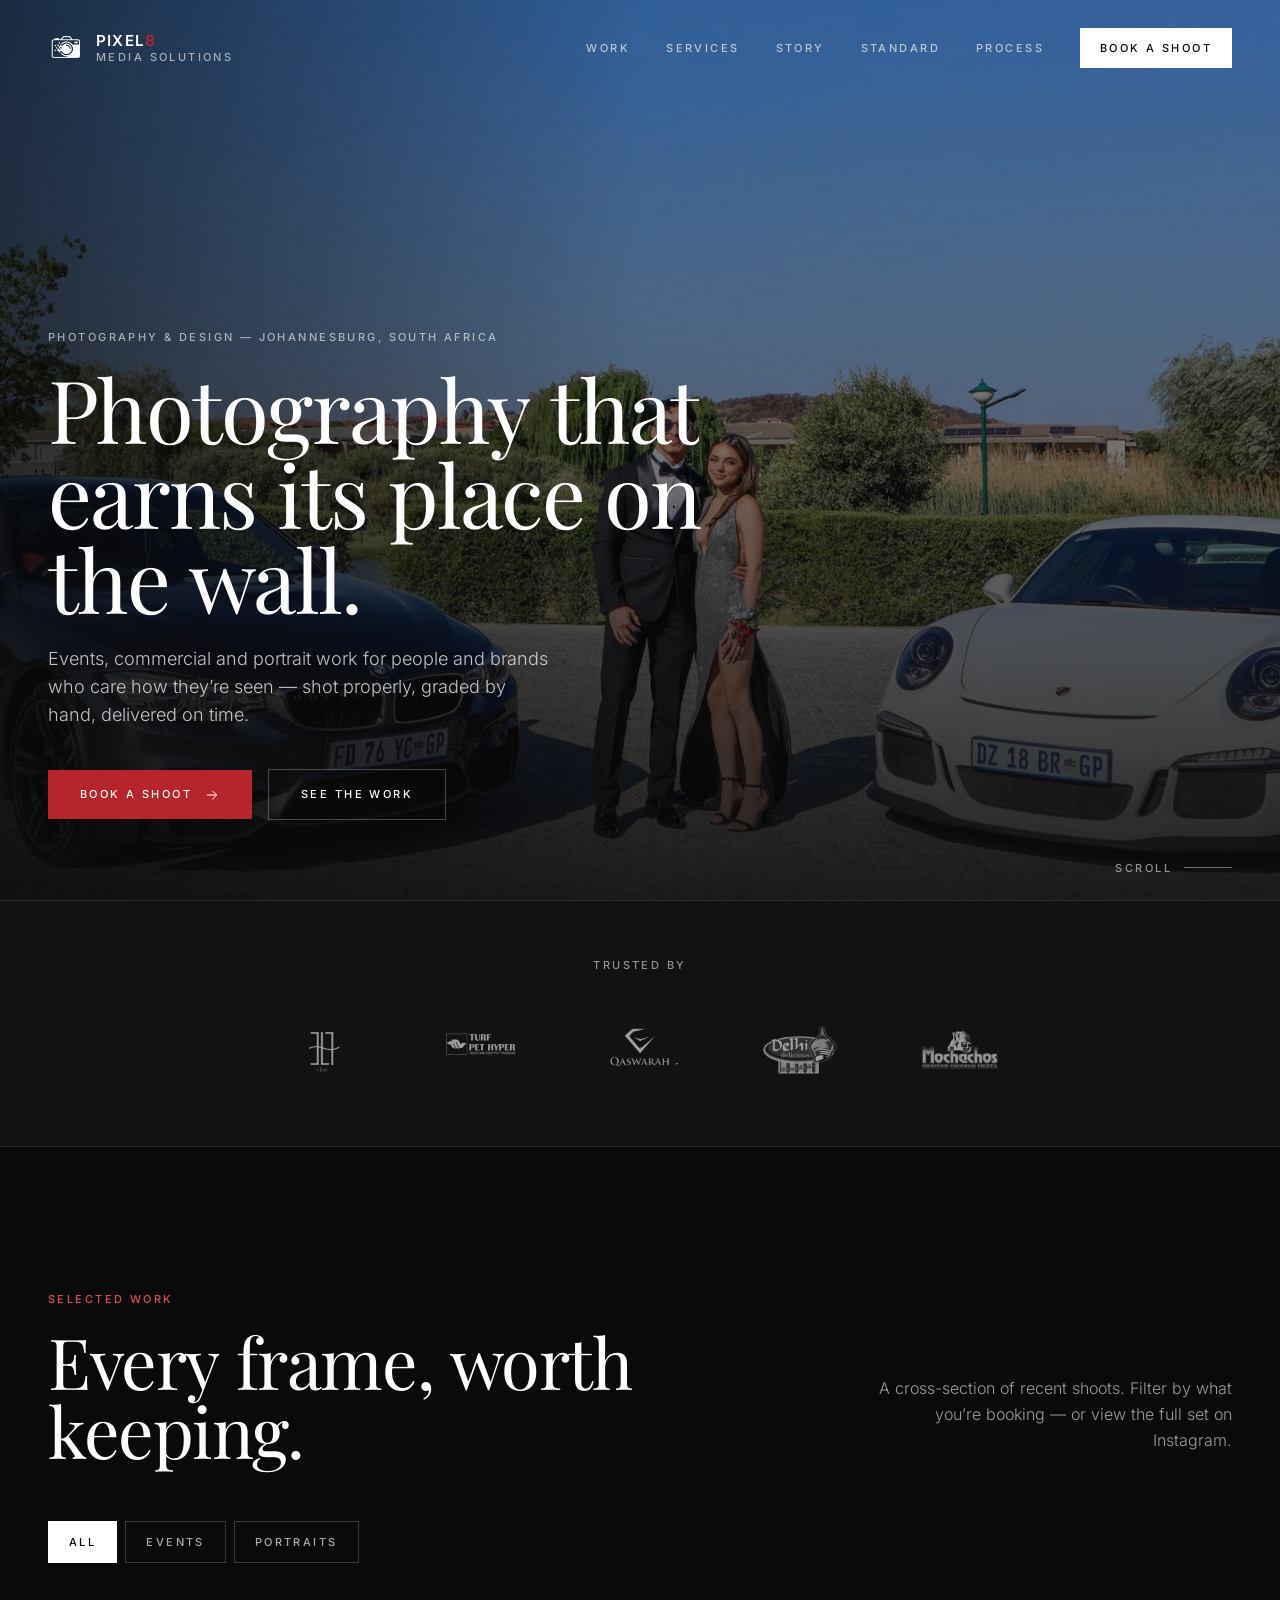
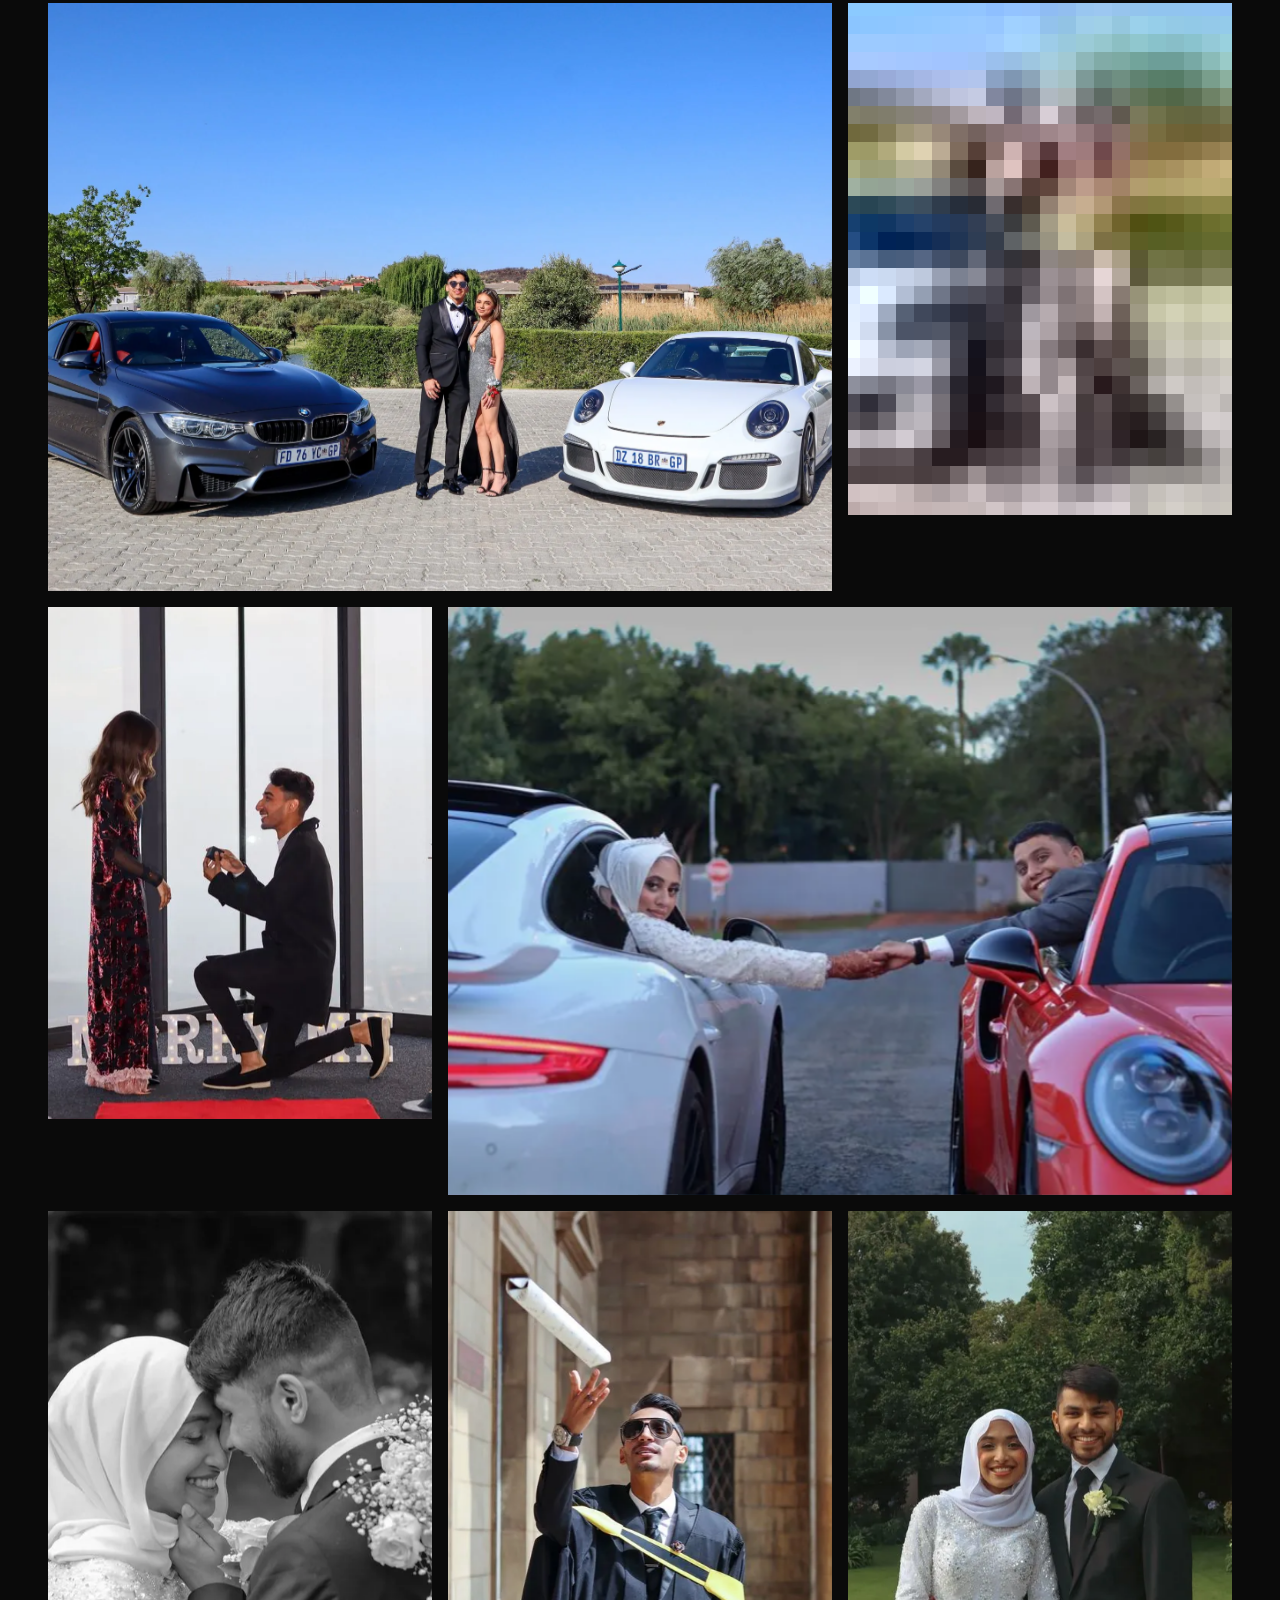
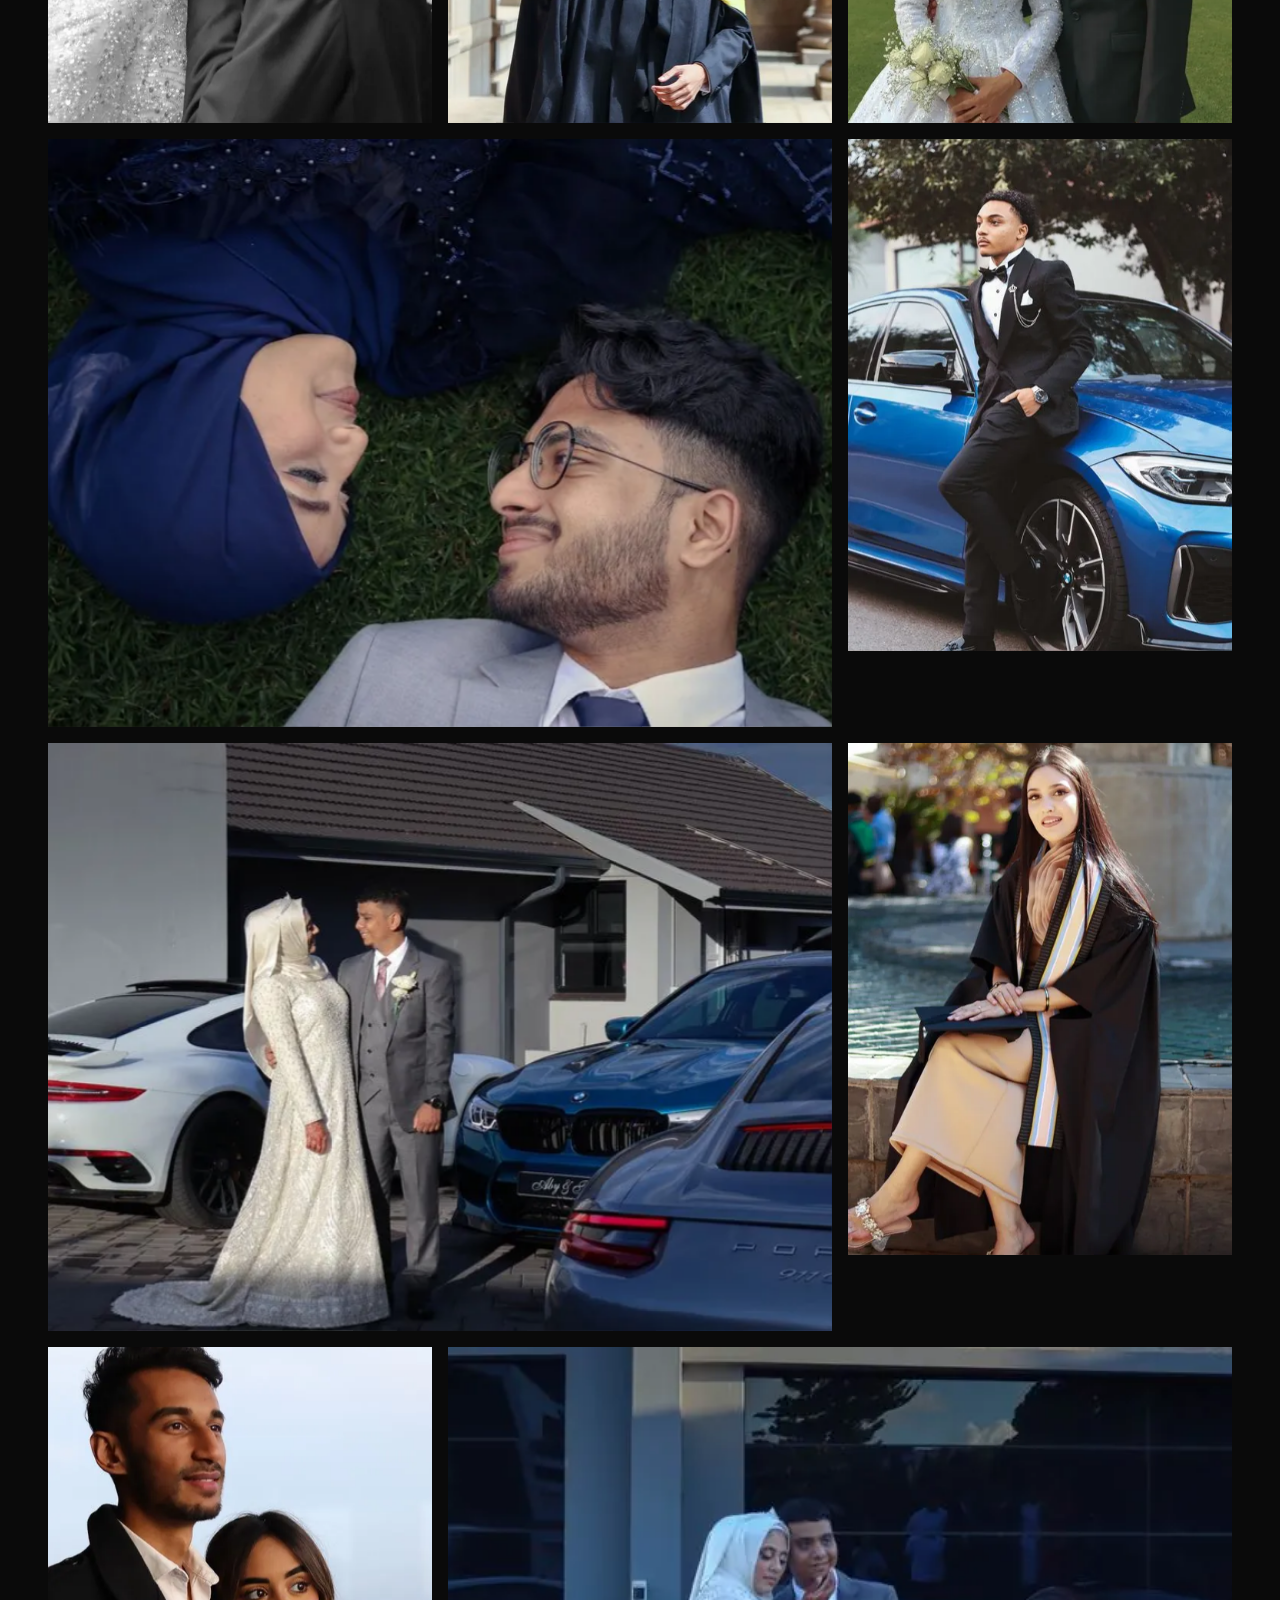
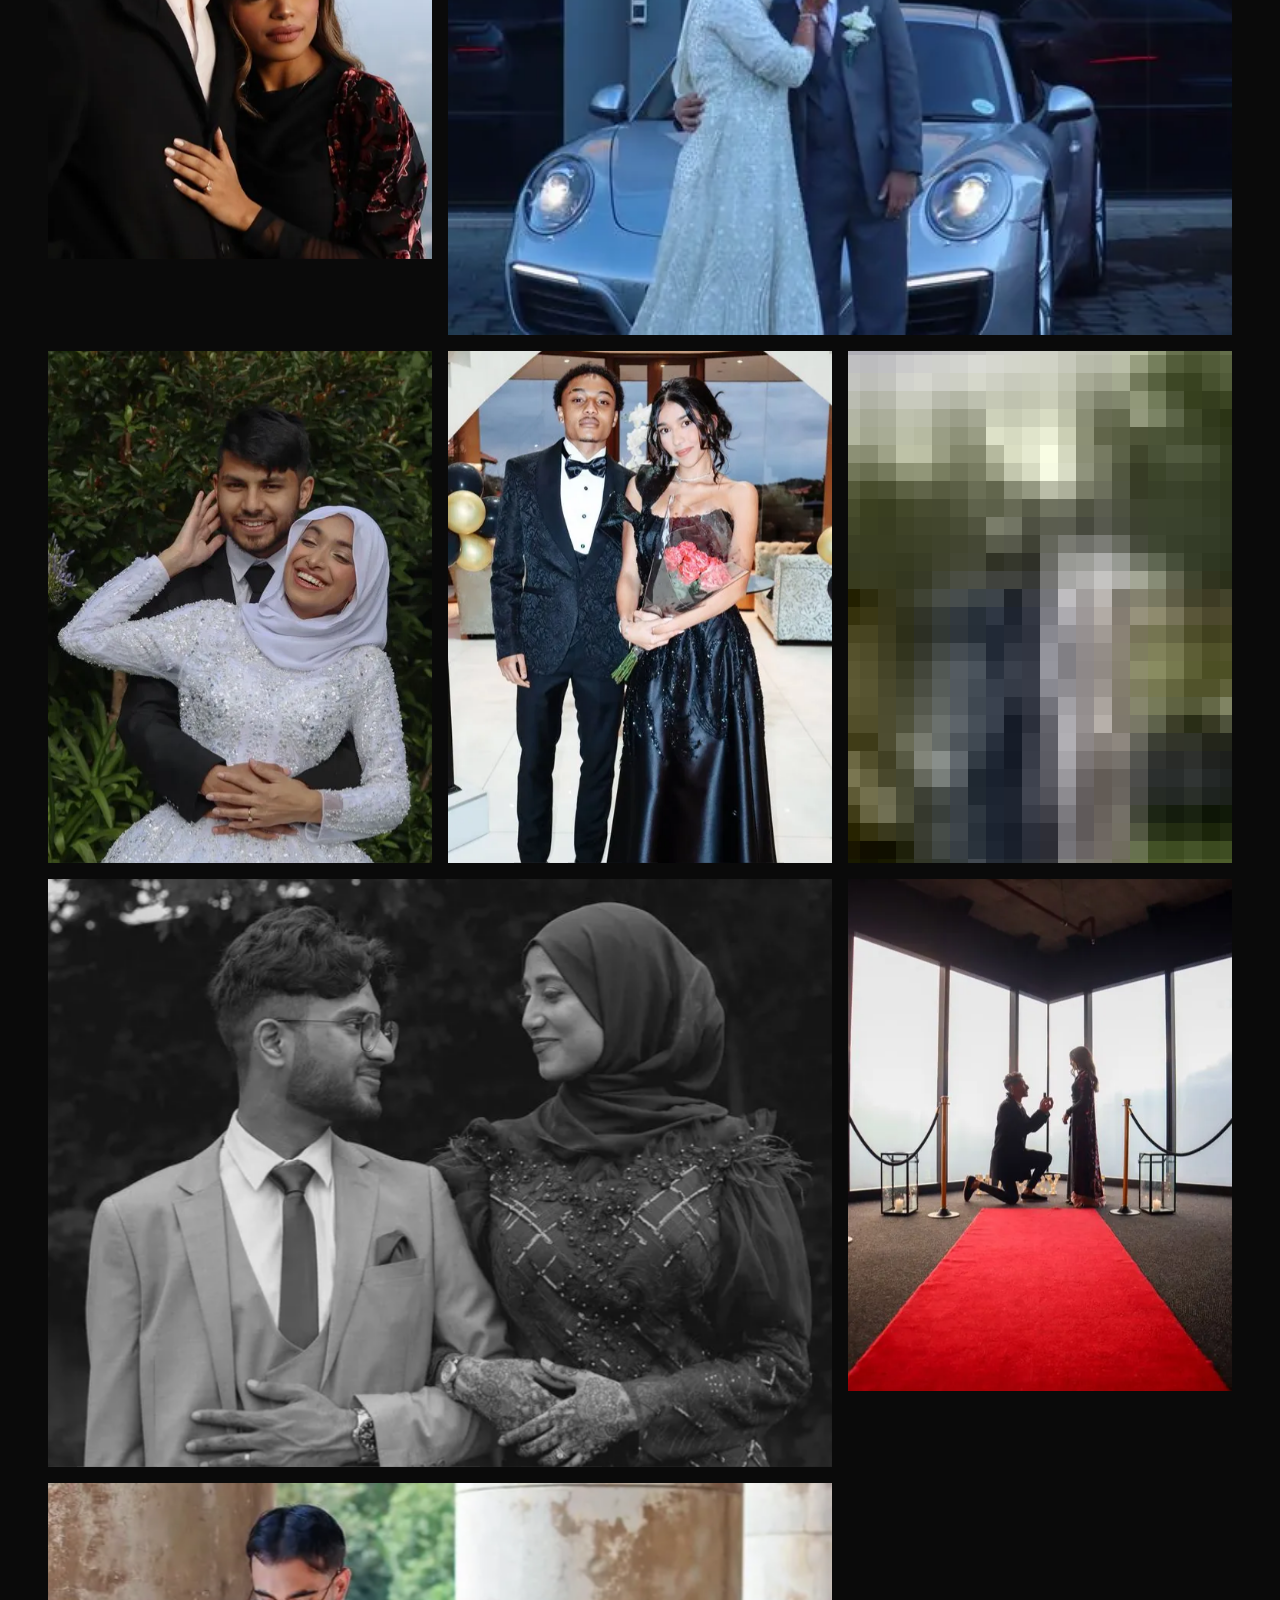
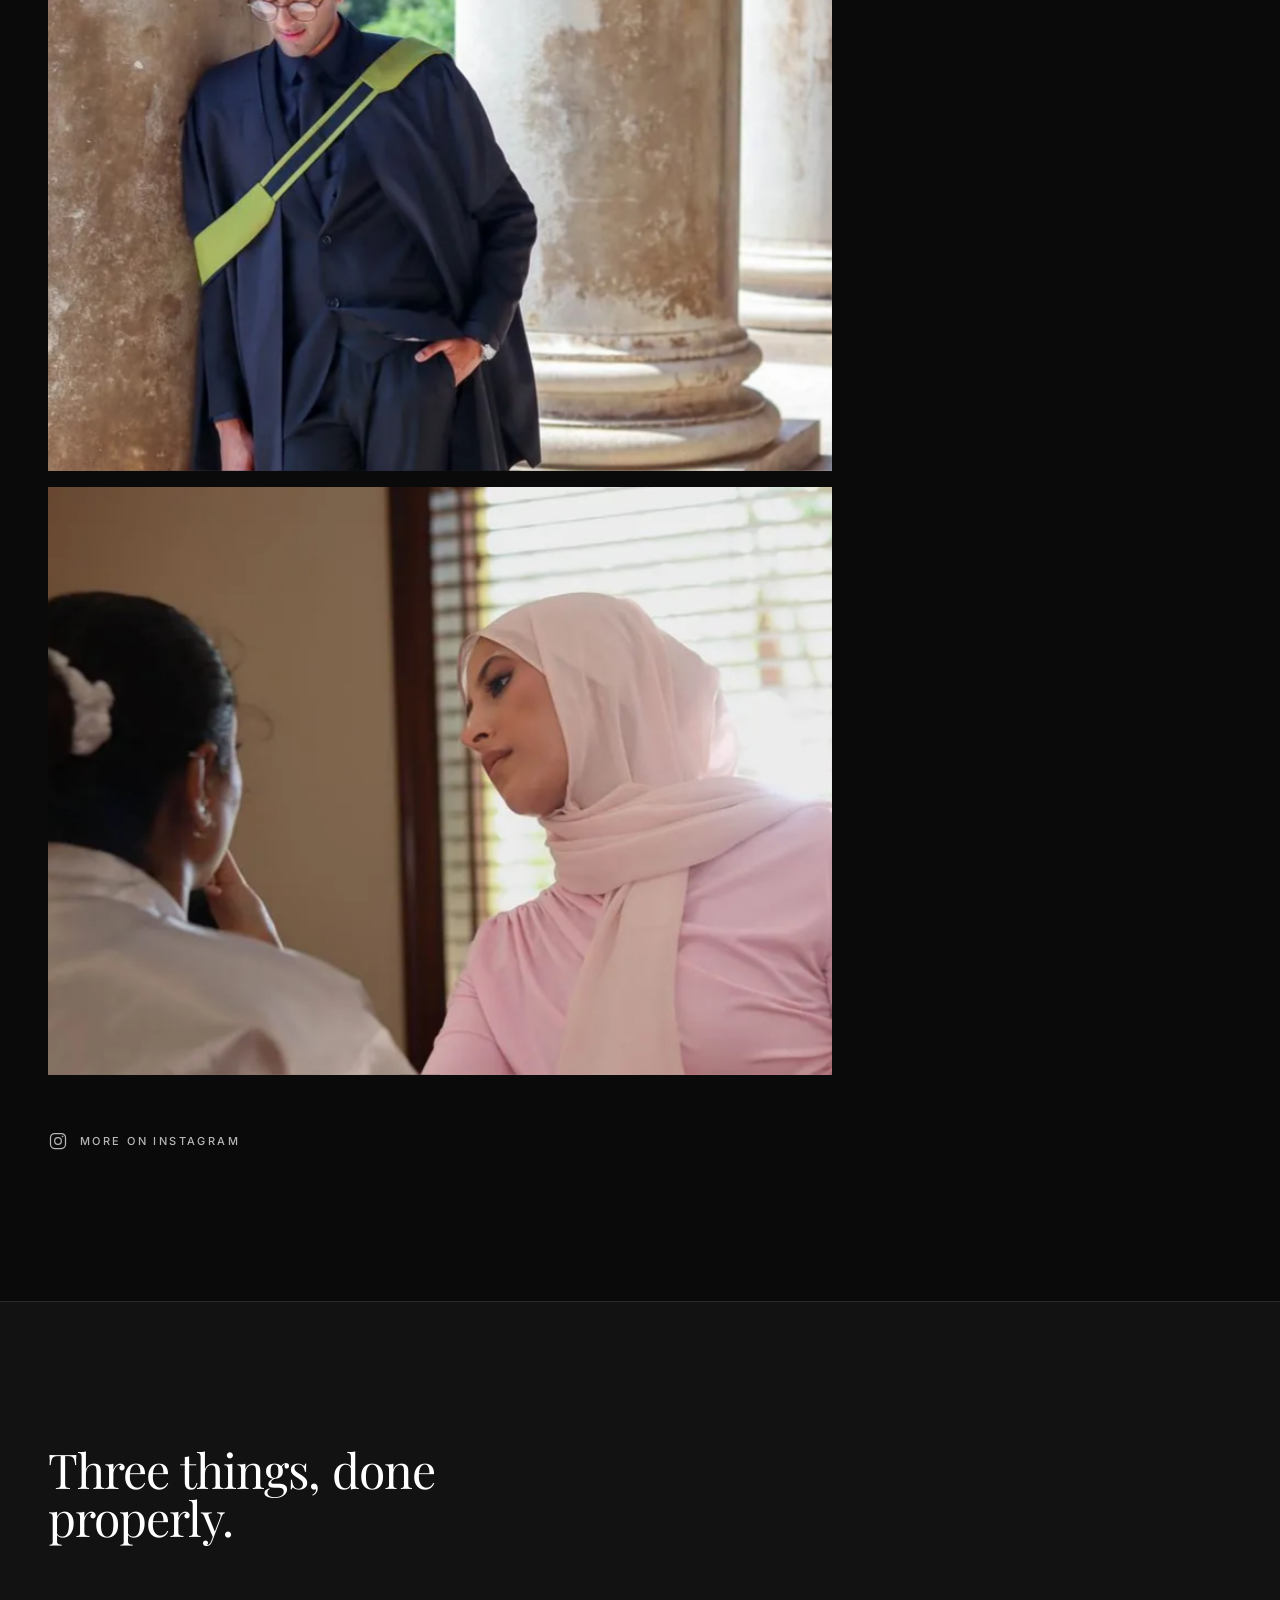
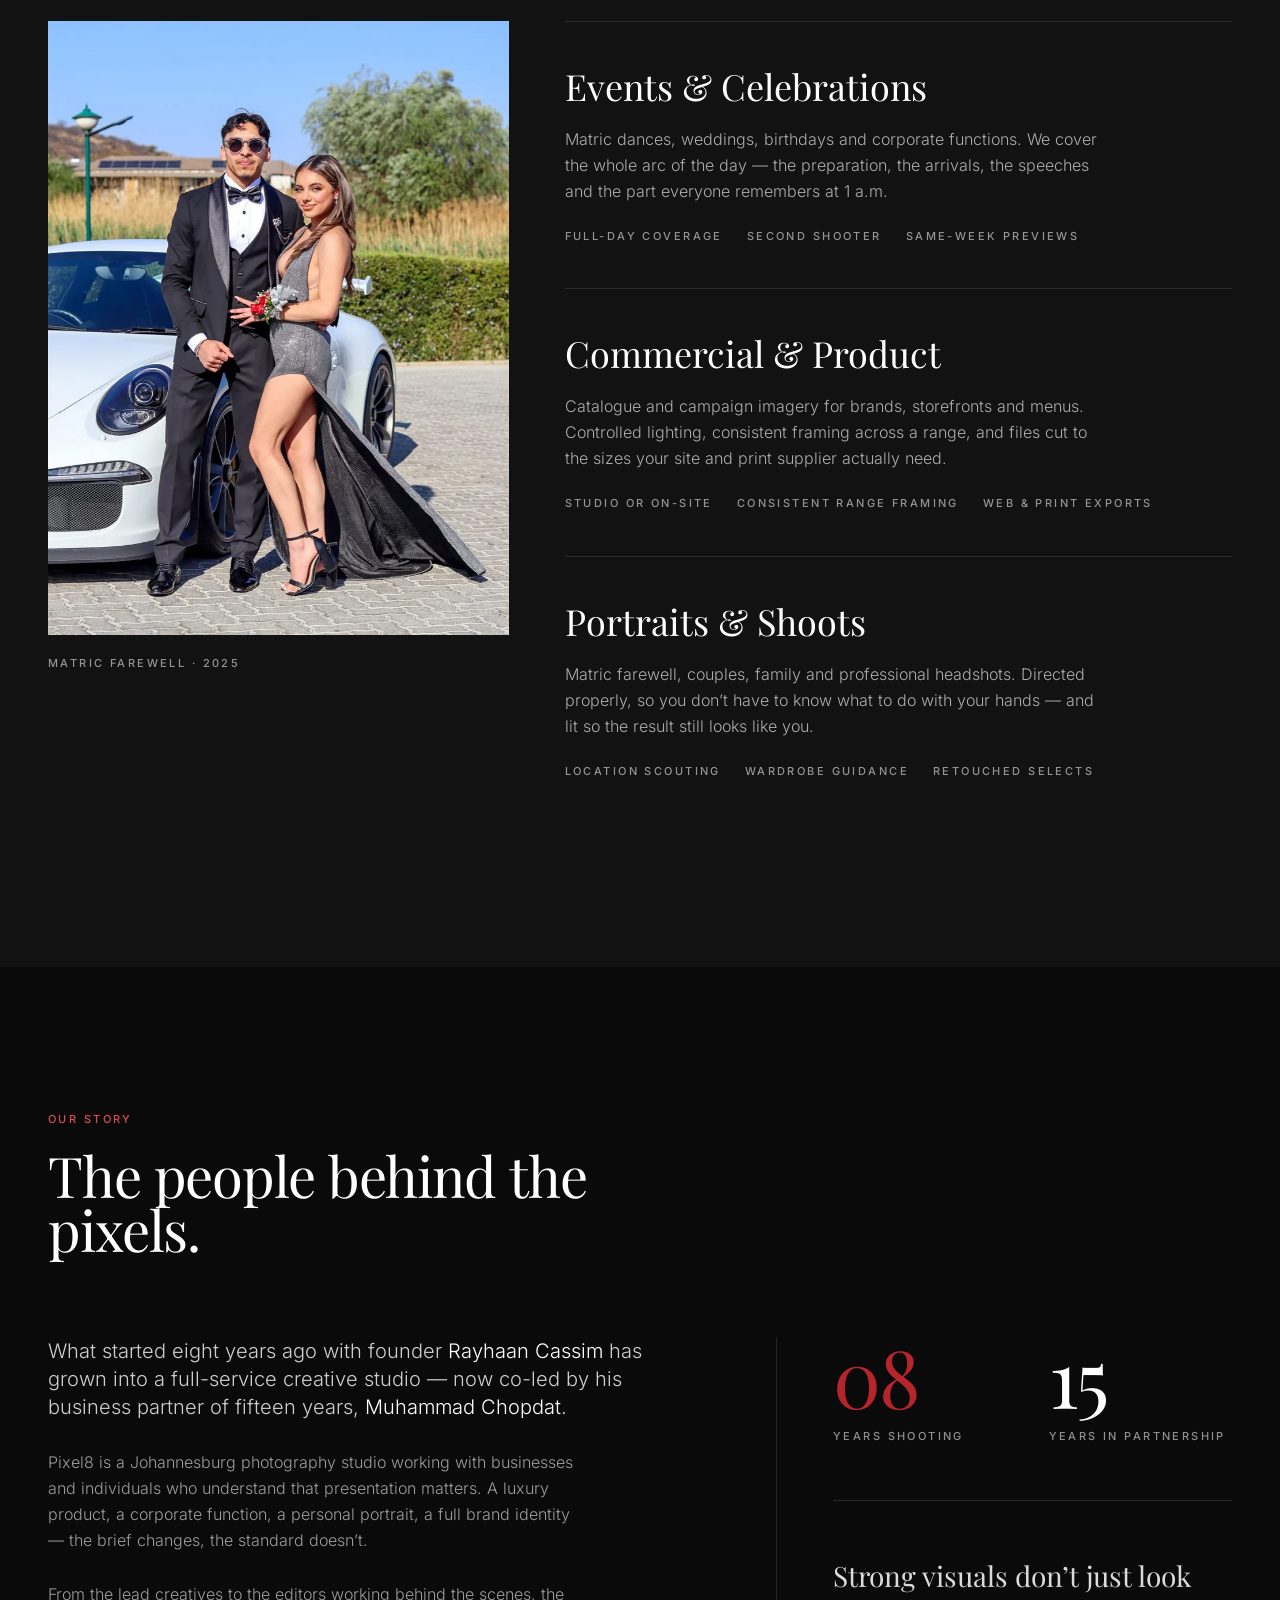
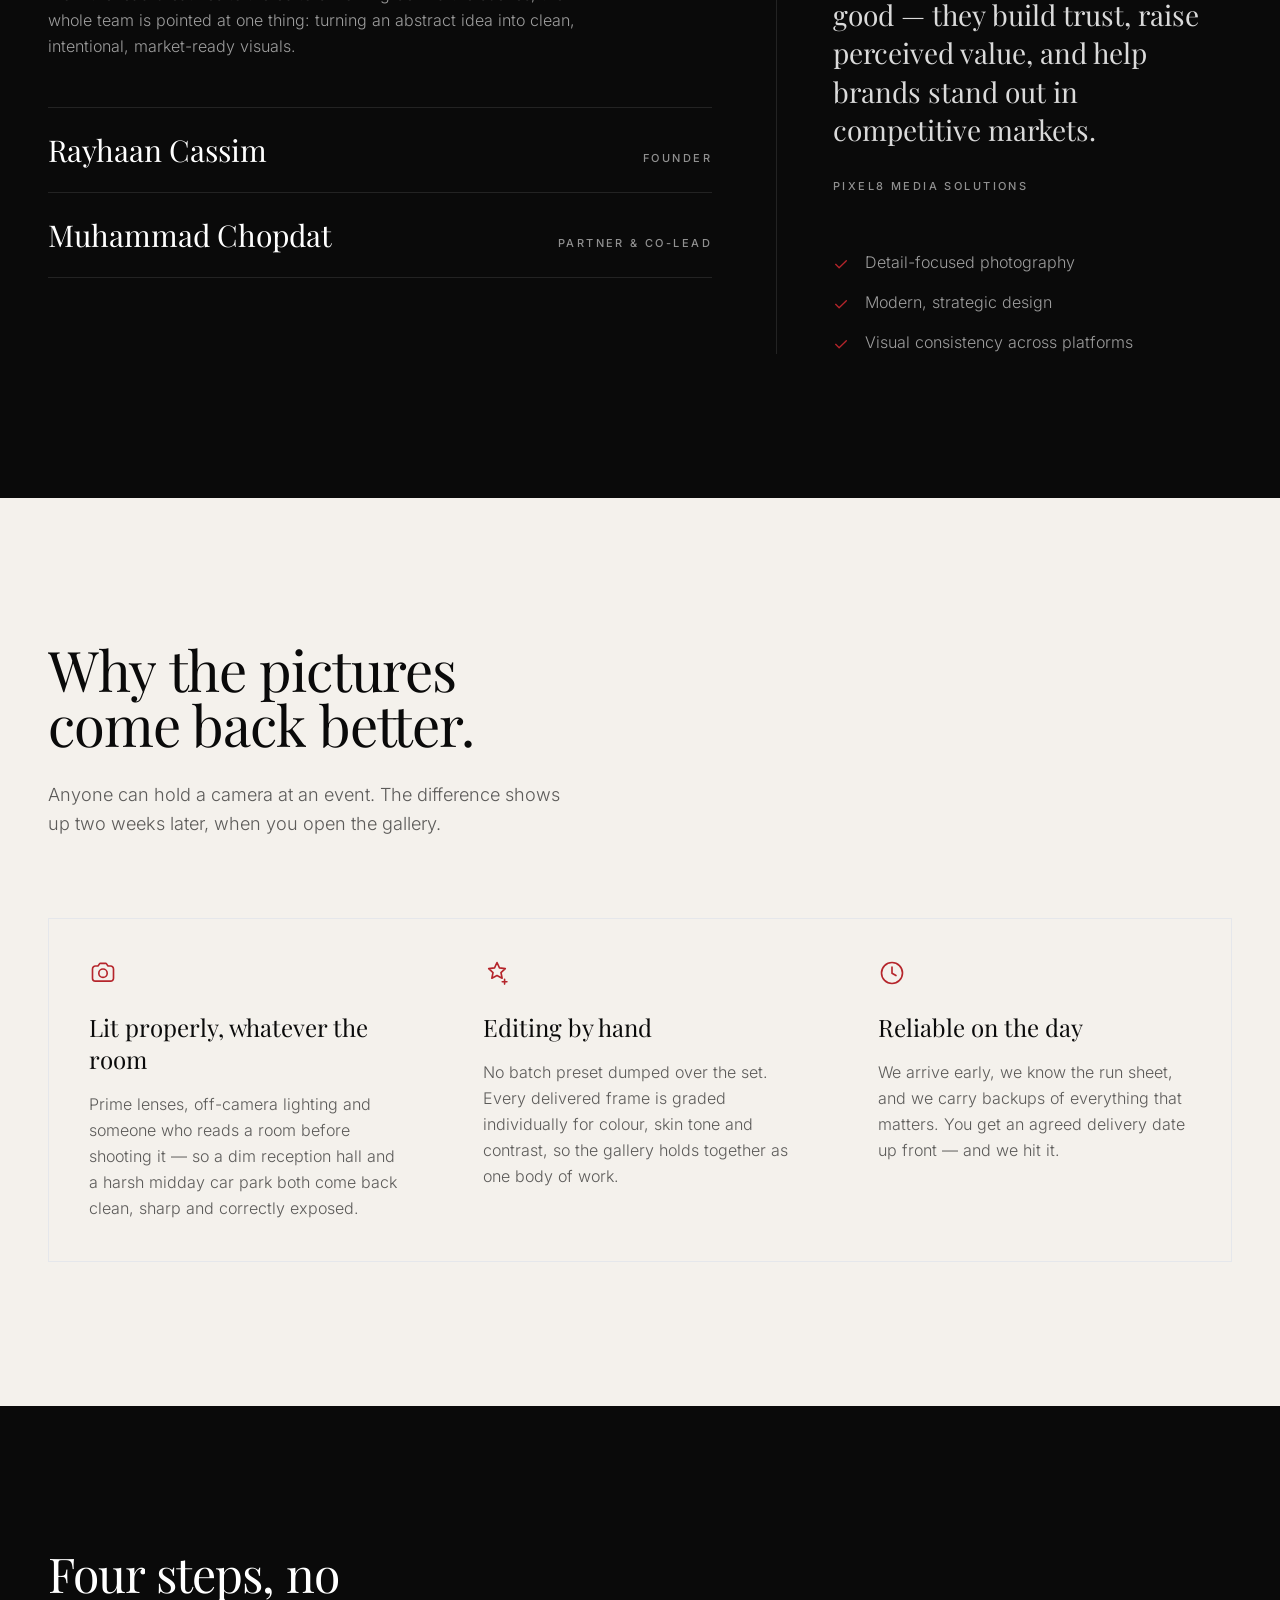
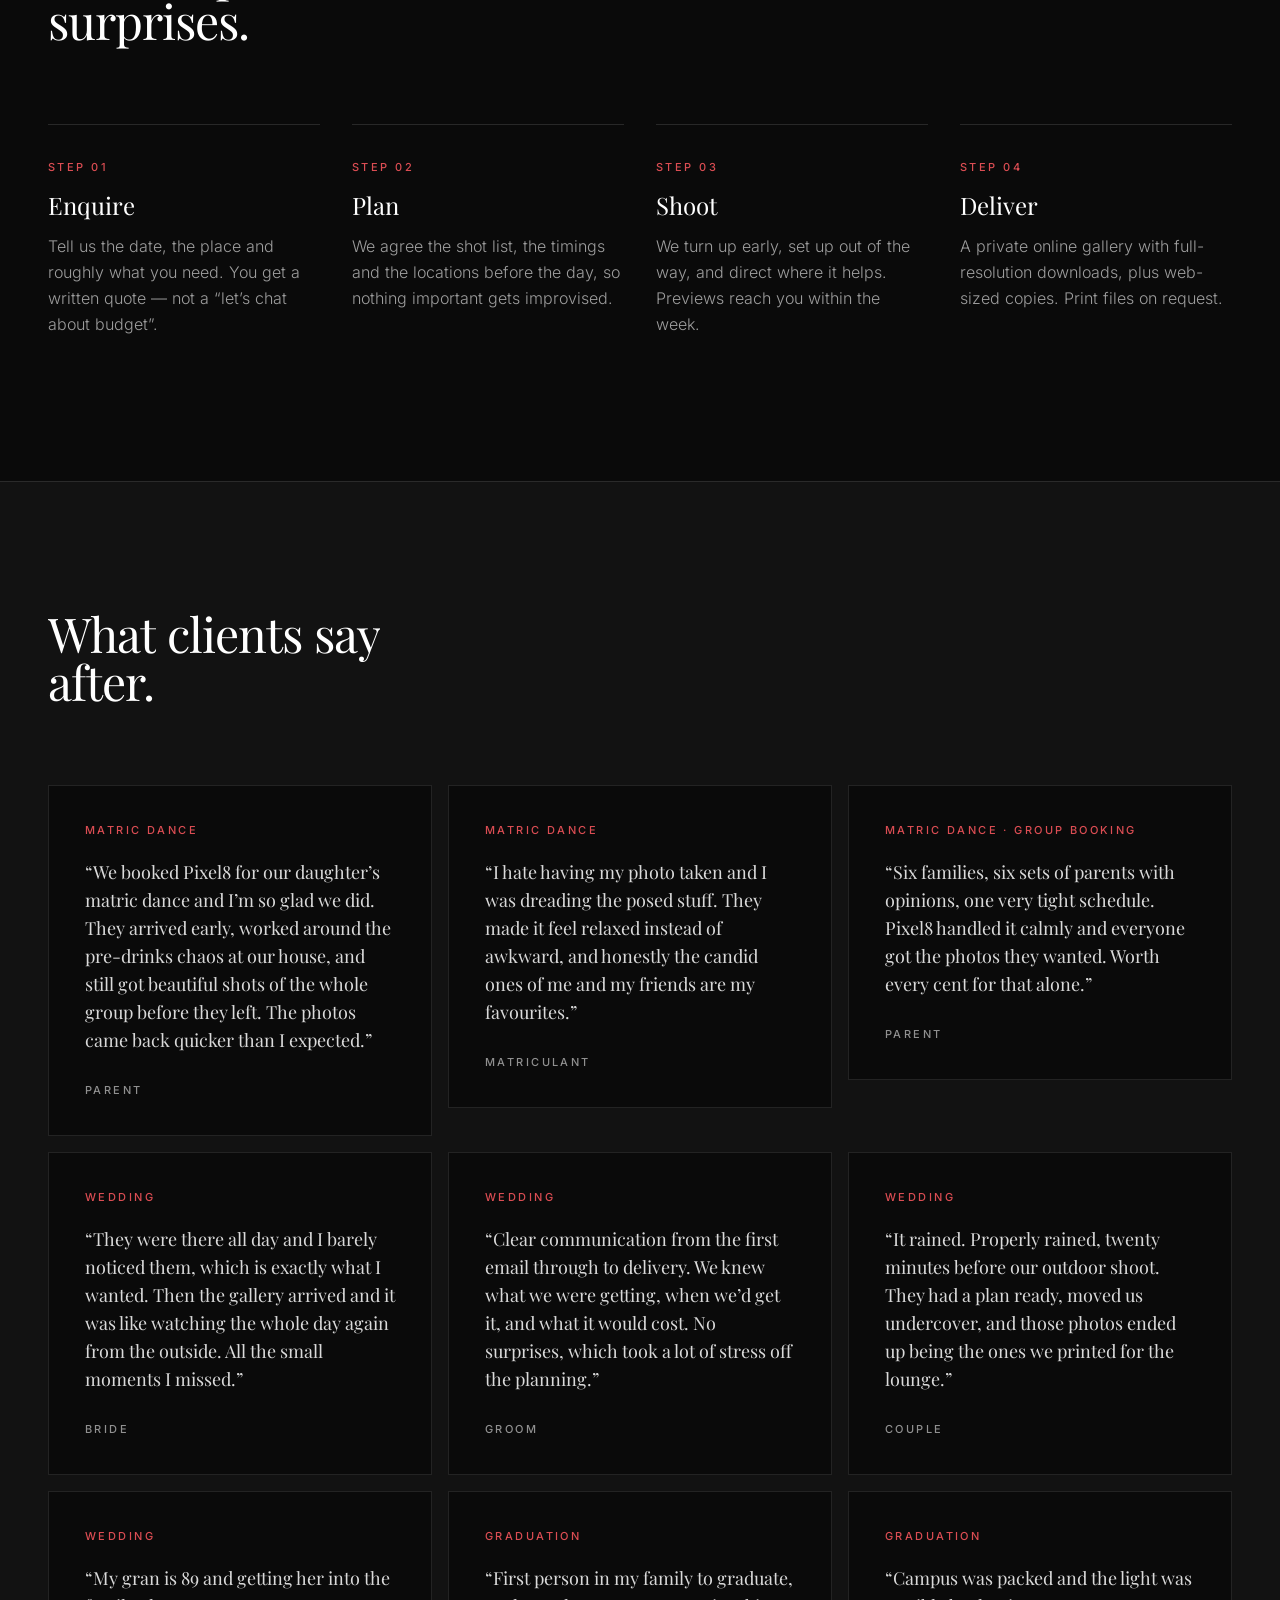
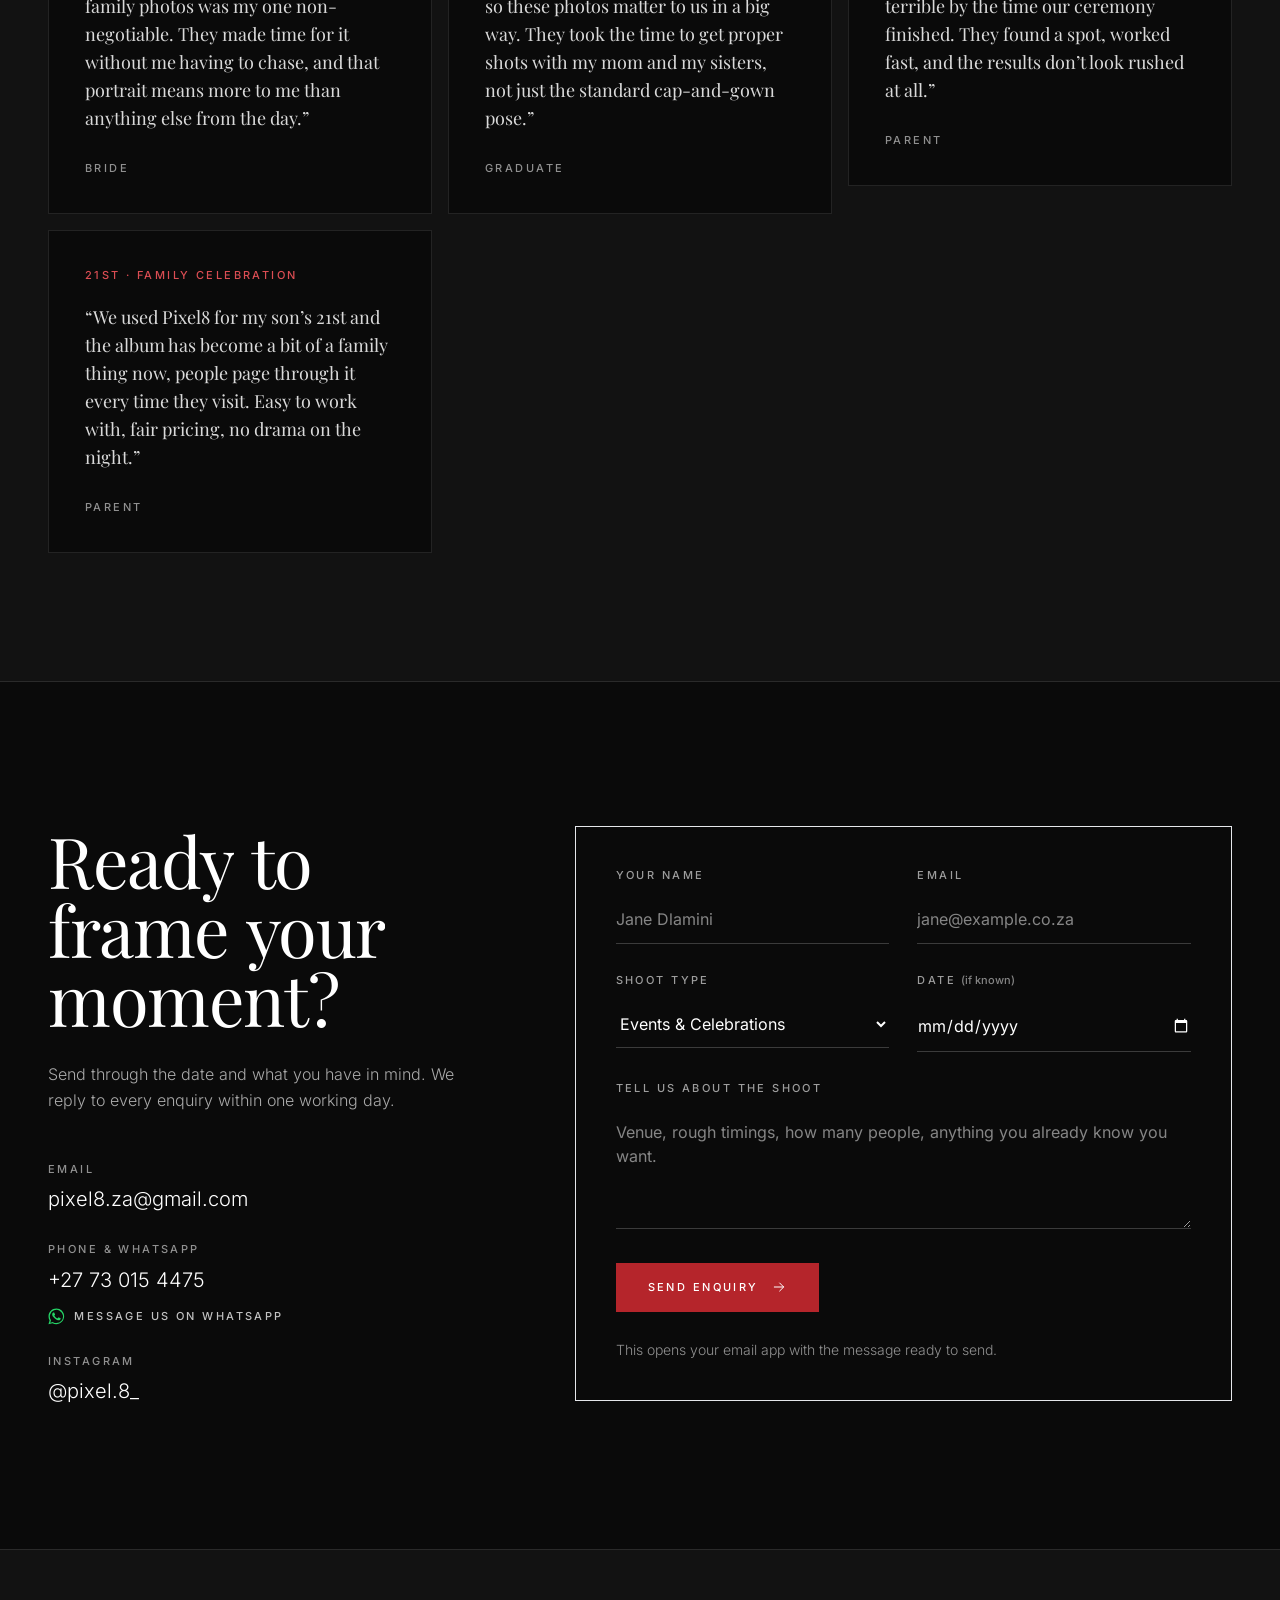
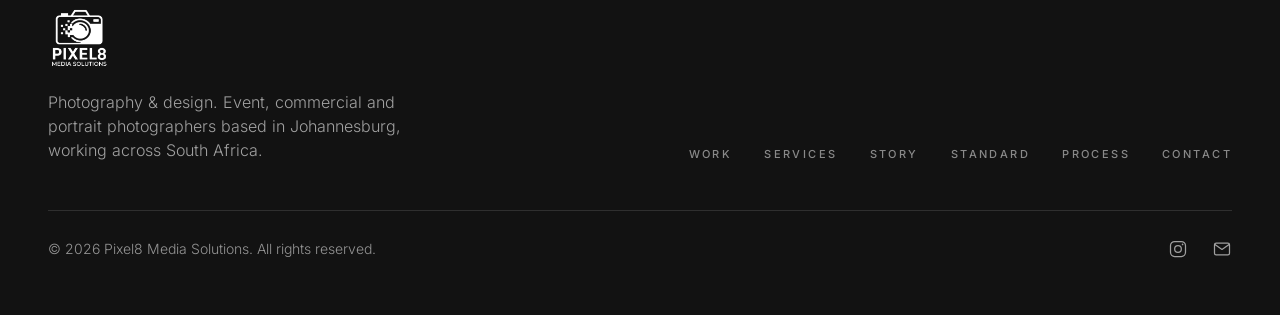
==== commit fdeb51f3: "Speed, WhatsApp, icons, share image, security headers, a11y - Self-host Inter and Playfair Display (" ====
--- a/index.html
+++ b/index.html
@@ -14,15 +14,15 @@
 <meta property="og:locale" content="en_ZA">
 <meta property="og:title" content="Pixel8 Media | Johannesburg Event &amp; Portrait Photographer">
 <meta property="og:description" content="Events, commercial and portrait photography in Johannesburg. Considered lighting, careful editing, reliable delivery.">
-<meta property="og:image" content="https://www.pixel8media.co.za/assets/shoot-wide-1200.jpg">
+<meta property="og:image" content="https://www.pixel8media.co.za/assets/og-image.jpg">
 <meta property="og:image:width" content="1200">
-<meta property="og:image:height" content="800">
-<meta property="og:image:alt" content="A couple in formal dress standing between a BMW M4 and a Porsche 911 at a matric dance send-off">
+<meta property="og:image:height" content="630">
+<meta property="og:image:alt" content="Pixel8 Media Solutions: a matric dance couple between a BMW and a Porsche, with the headline Photography that earns its place on the wall">
 <meta property="og:url" content="https://www.pixel8media.co.za/">
 <meta name="twitter:card" content="summary_large_image">
 <meta name="twitter:title" content="Pixel8 Media | Johannesburg Event &amp; Portrait Photographer">
 <meta name="twitter:description" content="Events, commercial and portrait photography in Johannesburg. Considered lighting, careful editing, reliable delivery.">
-<meta name="twitter:image" content="https://www.pixel8media.co.za/assets/shoot-wide-1200.jpg">
+<meta name="twitter:image" content="https://www.pixel8media.co.za/assets/og-image.jpg">
 
 <!-- Structured data: who the business is, where it works, what it offers -->
 <script type="application/ld+json">
@@ -35,7 +35,7 @@
       "name": "Pixel8 Media Solutions",
       "description": "Johannesburg photography and design studio covering events, matric dances, weddings, portraits and commercial product work.",
       "url": "https://www.pixel8media.co.za/",
-      "logo": "https://www.pixel8media.co.za/assets/pixel8-logo-full-white.png",
+      "logo": "https://www.pixel8media.co.za/assets/pixel8-logo-schema.png",
       "image": "https://www.pixel8media.co.za/assets/shoot-wide-1200.jpg",
       "telephone": "+27730154475",
       "email": "pixel8.za@gmail.com",
@@ -77,16 +77,40 @@
 }
 </script>
 
-<link rel="icon" href="assets/pixel8-mark-red.png" type="image/png">
-<link rel="apple-touch-icon" href="assets/pixel8-mark-red.png">
-
-<link rel="preconnect" href="https://fonts.googleapis.com">
-<link rel="preconnect" href="https://fonts.gstatic.com" crossorigin>
-<link href="https://fonts.googleapis.com/css2?family=Inter:wght@300;400;500;600&family=Playfair+Display:ital,wght@0,400;0,500;0,600;1,400&display=swap" rel="stylesheet">
+<link rel="icon" href="/favicon.ico" sizes="48x48">
+<link rel="icon" href="assets/favicon-32.png" type="image/png" sizes="32x32">
+<link rel="apple-touch-icon" href="assets/apple-touch-icon.png">
+<link rel="manifest" href="/site.webmanifest">
+
+<!-- Fonts are self-hosted: no third-party request stands between the
+     visitor and the first paint of the headline. -->
+<link rel="preload" href="assets/fonts/inter-latin.woff2" as="font" type="font/woff2" crossorigin>
+<link rel="preload" href="assets/fonts/playfair-latin.woff2" as="font" type="font/woff2" crossorigin>
 
 <link rel="stylesheet" href="styles.css">
 
+<!-- Privacy-friendly visitor analytics + real-user speed data (Vercel) -->
+<script>window.va = window.va || function () { (window.vaq = window.vaq || []).push(arguments); };
+window.si = window.si || function () { (window.siq = window.siq || []).push(arguments); };</script>
+<script defer src="/_vercel/insights/script.js"></script>
+<script defer src="/_vercel/speed-insights/script.js"></script>
+
 <style>
+  /* ---- Fonts --------------------------------------------------------------
+     Variable files cover every weight in one download. The "Fallback" faces
+     are local Arial / Georgia resized to Inter / Playfair's measurements, so
+     the text doesn't jump when the real font swaps in. */
+  @font-face { font-family: "Inter"; font-style: normal; font-weight: 300 600; font-display: swap;
+               src: url(assets/fonts/inter-latin.woff2) format("woff2"); }
+  @font-face { font-family: "Playfair Display"; font-style: normal; font-weight: 400 600; font-display: swap;
+               src: url(assets/fonts/playfair-latin.woff2) format("woff2"); }
+  @font-face { font-family: "Playfair Display"; font-style: italic; font-weight: 400; font-display: swap;
+               src: url(assets/fonts/playfair-italic-latin.woff2) format("woff2"); }
+  @font-face { font-family: "Inter Fallback"; src: local("Arial");
+               size-adjust: 107.30%; ascent-override: 90.29%; descent-override: 22.48%; line-gap-override: 0%; }
+  @font-face { font-family: "Playfair Fallback"; src: local("Georgia");
+               size-adjust: 102.37%; ascent-override: 105.70%; descent-override: 24.52%; line-gap-override: 0%; }
+
   html { scroll-behavior: smooth; scroll-padding-top: 6rem; }
   body { -webkit-font-smoothing: antialiased; text-rendering: optimizeLegibility; }
 
@@ -251,6 +275,31 @@
     transition: opacity 320ms ease, filter 320ms ease, transform 420ms cubic-bezier(.16,1,.3,1);
   }
   .client:hover img { opacity: 1; filter: grayscale(0); transform: translateY(-3px); }
+
+  /* ---- WhatsApp: inline link in contact, plus a floating button --------
+     The button sits under the mobile menu (z 20) and lightbox (z 50), and
+     only appears once the hero is behind us so it never covers the
+     headline. Without JS it simply stays hidden; the inline link remains. */
+  .wa-inline { display: flex; width: fit-content; align-items: center; gap: 0.6rem; margin-top: 0.9rem;
+               color: rgba(255,255,255,0.75); transition: color 200ms ease; }
+  .wa-inline svg { width: 1.05rem; height: 1.05rem; color: #25D366; }
+  .wa-inline:hover, .wa-inline:focus-visible { color: #fff; }
+  .wa-fab {
+    position: fixed; right: 1.25rem; bottom: 1.25rem; z-index: 15;
+    display: inline-flex; align-items: center; gap: 0.65rem;
+    height: 3.5rem; padding: 0 1.1rem; border-radius: 999px;
+    background: #25D366; color: #0A0A0A;
+    box-shadow: 0 10px 30px rgba(0,0,0,0.35);
+    opacity: 0; transform: translateY(16px); pointer-events: none;
+    transition: opacity 300ms ease, transform 300ms cubic-bezier(.16,1,.3,1), background-color 200ms ease;
+    cursor: pointer;
+  }
+  .wa-fab svg { width: 1.6rem; height: 1.6rem; flex: none; }
+  .wa-fab span { font-size: 0.875rem; font-weight: 600; }
+  .wa-fab.wa-show { opacity: 1; transform: none; pointer-events: auto; }
+  .wa-fab:hover { background: #3be07a; }
+  .wa-fab:focus-visible { outline-color: #fff; }
+  @media (max-width: 639px) { .wa-fab { width: 3.5rem; padding: 0; justify-content: center; } .wa-fab span { display: none; } }
 
   /* ---- Honour motion preferences everywhere ----------------------------- */
   @media (prefers-reduced-motion: reduce) {
@@ -273,6 +322,7 @@
     .hero-copy { transform: none !important; opacity: 1 !important; }
     .hero-live .parallax, .hero-live .hero-copy { will-change: auto !important; }
     #progress { display: none !important; }
+    .wa-fab { transform: none !important; }
     .tile, .tile-pending, .tile-hidden { opacity: 1 !important; transform: none !important; }
     .btn-arrow:hover svg, .btn-arrow:focus-visible svg { transform: none !important; }
     .navlink::after { transition: none !important; }
@@ -399,11 +449,11 @@
   <div class="mx-auto max-w-site px-5 sm:px-8 lg:px-12">
     <p class="label text-white/55 text-center">Trusted by</p>
     <ul class="mt-9 flex flex-wrap items-center justify-center gap-x-12 gap-y-8 sm:gap-x-16 md:gap-x-20">
-      <li class="client reveal"><img src="assets/client-elan-white.png"      alt="élan"            width="400" height="400" class="h-16 md:h-20 w-auto object-contain" loading="lazy"></li>
-      <li class="client reveal"><img src="assets/client-turf-white.png"      alt="Turf Pet Hyper"  width="400" height="400" class="h-16 md:h-20 w-auto object-contain" loading="lazy"></li>
-      <li class="client reveal"><img src="assets/client-qaswarah-white.png"  alt="Qaswarah"        width="400" height="400" class="h-16 md:h-20 w-auto object-contain" loading="lazy"></li>
-      <li class="client reveal"><img src="assets/client-delhi-white.png"     alt="Delhi Delicious" width="400" height="400" class="h-16 md:h-20 w-auto object-contain" loading="lazy"></li>
-      <li class="client reveal"><img src="assets/client-mochachos-white.png" alt="Mochachos"       width="400" height="400" class="h-16 md:h-20 w-auto object-contain" loading="lazy"></li>
+      <li class="client reveal"><picture><source type="image/webp" srcset="assets/client-elan-white.webp"><img src="assets/client-elan-white.png"      alt="élan"            width="240" height="240" class="h-16 md:h-20 w-auto object-contain" loading="lazy"></picture></li>
+      <li class="client reveal"><picture><source type="image/webp" srcset="assets/client-turf-white.webp"><img src="assets/client-turf-white.png"      alt="Turf Pet Hyper"  width="240" height="240" class="h-16 md:h-20 w-auto object-contain" loading="lazy"></picture></li>
+      <li class="client reveal"><picture><source type="image/webp" srcset="assets/client-qaswarah-white.webp"><img src="assets/client-qaswarah-white.png"  alt="Qaswarah"        width="240" height="240" class="h-16 md:h-20 w-auto object-contain" loading="lazy"></picture></li>
+      <li class="client reveal"><picture><source type="image/webp" srcset="assets/client-delhi-white.webp"><img src="assets/client-delhi-white.png"     alt="Delhi Delicious" width="240" height="240" class="h-16 md:h-20 w-auto object-contain" loading="lazy"></picture></li>
+      <li class="client reveal"><picture><source type="image/webp" srcset="assets/client-mochachos-white.webp"><img src="assets/client-mochachos-white.png" alt="Mochachos"       width="240" height="240" class="h-16 md:h-20 w-auto object-contain" loading="lazy"></picture></li>
     </ul>
   </div>
 </section>
@@ -1249,6 +1299,10 @@
             <dt class="label text-white/55">Phone &amp; WhatsApp</dt>
             <dd class="mt-2">
               <a href="tel:+27730154475" class="text-xl font-light hover:text-brand transition-colors duration-200 cursor-pointer">+27&nbsp;73&nbsp;015&nbsp;4475</a>
+              <a href="https://wa.me/27730154475?text=Hi%20Pixel8%2C%20I%27d%20like%20to%20book%20a%20shoot." target="_blank" rel="noopener noreferrer" class="wa-inline label cursor-pointer">
+                <svg viewBox="0 0 24 24" aria-hidden="true"><path fill="currentColor" d="M17.47 14.38c-.3-.15-1.76-.87-2.03-.97-.27-.1-.47-.15-.67.15-.2.3-.77.97-.94 1.17-.17.2-.35.22-.64.07-.3-.15-1.26-.46-2.4-1.48-.89-.79-1.49-1.77-1.66-2.07-.17-.3-.02-.46.13-.61.13-.13.3-.35.45-.52.15-.17.2-.3.3-.5.1-.2.05-.37-.03-.52-.07-.15-.67-1.62-.92-2.22-.24-.58-.49-.5-.67-.51h-.57c-.2 0-.52.07-.79.37-.27.3-1.04 1.02-1.04 2.48s1.07 2.88 1.21 3.08c.15.2 2.1 3.2 5.08 4.49.71.31 1.26.49 1.7.63.71.23 1.36.2 1.87.12.57-.09 1.76-.72 2.01-1.41.25-.7.25-1.29.17-1.41-.07-.13-.27-.2-.57-.35zM12.04 21.5h-.01a9.4 9.4 0 0 1-4.8-1.31l-.34-.2-3.57.94.95-3.48-.22-.36a9.43 9.43 0 1 1 7.99 4.41zm8.02-17.45A11.3 11.3 0 0 0 12.04.72C5.8.72.72 5.8.72 12.04c0 2 .52 3.94 1.51 5.66L.62 23.28l5.72-1.5a11.3 11.3 0 0 0 5.4 1.38h.01c6.24 0 11.32-5.08 11.32-11.32 0-3.02-1.18-5.87-3.31-8.01z"/></svg>
+                Message us on WhatsApp
+              </a>
             </dd>
           </div>
           <div>
@@ -1330,7 +1384,7 @@
     <div class="flex flex-col md:flex-row md:items-end md:justify-between gap-10">
 
       <div>
-        <img src="assets/pixel8-logo-full-white.png" alt="Pixel8 Media Solutions" width="400" height="400" class="h-16 w-auto object-contain" loading="lazy">
+        <picture><source type="image/webp" srcset="assets/pixel8-logo-full-white.webp"><img src="assets/pixel8-logo-full-white.png" alt="Pixel8 Media Solutions" width="240" height="240" class="h-16 w-auto object-contain" loading="lazy"></picture>
         <p class="mt-5 text-white/60 font-light max-w-[36ch]">Photography &amp; design. Event, commercial and portrait photographers based in Johannesburg, working across South Africa.</p>
       </div>
 
@@ -1364,6 +1418,13 @@
   </div>
 </footer>
 
+<!-- Floating WhatsApp button (shown by script once the hero is scrolled past) -->
+<a id="waFab" class="wa-fab" href="https://wa.me/27730154475?text=Hi%20Pixel8%2C%20I%27d%20like%20to%20book%20a%20shoot." target="_blank" rel="noopener noreferrer" aria-label="Message Pixel8 on WhatsApp">
+  <svg viewBox="0 0 24 24" aria-hidden="true"><path fill="currentColor" d="M17.47 14.38c-.3-.15-1.76-.87-2.03-.97-.27-.1-.47-.15-.67.15-.2.3-.77.97-.94 1.17-.17.2-.35.22-.64.07-.3-.15-1.26-.46-2.4-1.48-.89-.79-1.49-1.77-1.66-2.07-.17-.3-.02-.46.13-.61.13-.13.3-.35.45-.52.15-.17.2-.3.3-.5.1-.2.05-.37-.03-.52-.07-.15-.67-1.62-.92-2.22-.24-.58-.49-.5-.67-.51h-.57c-.2 0-.52.07-.79.37-.27.3-1.04 1.02-1.04 2.48s1.07 2.88 1.21 3.08c.15.2 2.1 3.2 5.08 4.49.71.31 1.26.49 1.7.63.71.23 1.36.2 1.87.12.57-.09 1.76-.72 2.01-1.41.25-.7.25-1.29.17-1.41-.07-.13-.27-.2-.57-.35zM12.04 21.5h-.01a9.4 9.4 0 0 1-4.8-1.31l-.34-.2-3.57.94.95-3.48-.22-.36a9.43 9.43 0 1 1 7.99 4.41zm8.02-17.45A11.3 11.3 0 0 0 12.04.72C5.8.72.72 5.8.72 12.04c0 2 .52 3.94 1.51 5.66L.62 23.28l5.72-1.5a11.3 11.3 0 0 0 5.4 1.38h.01c6.24 0 11.32-5.08 11.32-11.32 0-3.02-1.18-5.87-3.31-8.01z"/></svg>
+  <span>WhatsApp us</span>
+</a>
+
+
 <!-- ═══════════════════════════════════════════════════════ LIGHTBOX (z-50) -->
 <div id="lightbox" class="fixed inset-0 z-50 bg-ink/97 hidden items-center justify-center p-4 sm:p-8" role="dialog" aria-modal="true" aria-label="Enlarged photograph">
   <button id="lbClose" type="button" class="absolute top-5 right-5 w-11 h-11 inline-flex items-center justify-center text-white/70 hover:text-white transition-colors duration-200 cursor-pointer">
@@ -1391,6 +1452,7 @@
   var heroMedia = document.getElementById('heroMedia');
   var heroCopy = document.getElementById('heroCopy');
   var hero = document.getElementById('top');
+  var waFab = document.getElementById('waFab');
   var ticking = false;
   var heroLive = null;
 
@@ -1402,6 +1464,9 @@
 
     /* Nav solidifies once the hero is behind us */
     nav.classList.toggle('nav-solid', y > 40);
+
+    /* WhatsApp button waits until the hero has been read */
+    waFab.classList.toggle('wa-show', y > window.innerHeight * 0.6);
 
     if (reduced) return;
 
@@ -1492,6 +1557,15 @@
     window.requestAnimationFrame(frame);
   }
 
+  /* ---- Overlays keep keyboard focus to themselves ------------------------
+     While the menu or lightbox is open, everything behind it is inert, so
+     Tab can't wander onto links the visitor can't see. */
+  var backdrop = [document.getElementById('nav'), document.querySelector('main'),
+                  document.querySelector('body > footer'), waFab];
+  function setBackdropInert(on) {
+    backdrop.forEach(function (el) { if (el) el.inert = on; });
+  }
+
   /* ---- Mobile menu ---------------------------------------------------- */
   var menu = document.getElementById('mobileMenu');
   var menuBtn = document.getElementById('menuBtn');
@@ -1501,12 +1575,14 @@
     menu.classList.remove('hidden');
     menuBtn.setAttribute('aria-expanded', 'true');
     document.body.style.overflow = 'hidden';
+    setBackdropInert(true);
     menuClose.focus();
   }
   function closeMenu() {
     menu.classList.add('hidden');
     menuBtn.setAttribute('aria-expanded', 'false');
     document.body.style.overflow = '';
+    setBackdropInert(false);
     menuBtn.focus();
   }
   menuBtn.addEventListener('click', openMenu);
@@ -1681,6 +1757,7 @@
     lb.classList.remove('hidden');
     lb.classList.add('flex');            /* the .flex state carries the entrance animation */
     document.body.style.overflow = 'hidden';
+    setBackdropInert(true);
     lbClose.focus();
   }
   function closeLightbox() {
@@ -1691,6 +1768,7 @@
     lb.classList.remove('flex');
     lbImg.src = '';
     document.body.style.overflow = '';
+    setBackdropInert(false);
     if (lastTrigger) lastTrigger.focus();
   }
 
--- a/styles.css
+++ b/styles.css
@@ -1 +1 @@
-*,:after,:before{--tw-border-spacing-x:0;--tw-border-spacing-y:0;--tw-translate-x:0;--tw-translate-y:0;--tw-rotate:0;--tw-skew-x:0;--tw-skew-y:0;--tw-scale-x:1;--tw-scale-y:1;--tw-pan-x: ;--tw-pan-y: ;--tw-pinch-zoom: ;--tw-scroll-snap-strictness:proximity;--tw-gradient-from-position: ;--tw-gradient-via-position: ;--tw-gradient-to-position: ;--tw-ordinal: ;--tw-slashed-zero: ;--tw-numeric-figure: ;--tw-numeric-spacing: ;--tw-numeric-fraction: ;--tw-ring-inset: ;--tw-ring-offset-width:0px;--tw-ring-offset-color:#fff;--tw-ring-color:rgba(59,130,246,.5);--tw-ring-offset-shadow:0 0 #0000;--tw-ring-shadow:0 0 #0000;--tw-shadow:0 0 #0000;--tw-shadow-colored:0 0 #0000;--tw-blur: ;--tw-brightness: ;--tw-contrast: ;--tw-grayscale: ;--tw-hue-rotate: ;--tw-invert: ;--tw-saturate: ;--tw-sepia: ;--tw-drop-shadow: ;--tw-backdrop-blur: ;--tw-backdrop-brightness: ;--tw-backdrop-contrast: ;--tw-backdrop-grayscale: ;--tw-backdrop-hue-rotate: ;--tw-backdrop-invert: ;--tw-backdrop-opacity: ;--tw-backdrop-saturate: ;--tw-backdrop-sepia: ;--tw-contain-size: ;--tw-contain-layout: ;--tw-contain-paint: ;--tw-contain-style: }::backdrop{--tw-border-spacing-x:0;--tw-border-spacing-y:0;--tw-translate-x:0;--tw-translate-y:0;--tw-rotate:0;--tw-skew-x:0;--tw-skew-y:0;--tw-scale-x:1;--tw-scale-y:1;--tw-pan-x: ;--tw-pan-y: ;--tw-pinch-zoom: ;--tw-scroll-snap-strictness:proximity;--tw-gradient-from-position: ;--tw-gradient-via-position: ;--tw-gradient-to-position: ;--tw-ordinal: ;--tw-slashed-zero: ;--tw-numeric-figure: ;--tw-numeric-spacing: ;--tw-numeric-fraction: ;--tw-ring-inset: ;--tw-ring-offset-width:0px;--tw-ring-offset-color:#fff;--tw-ring-color:rgba(59,130,246,.5);--tw-ring-offset-shadow:0 0 #0000;--tw-ring-shadow:0 0 #0000;--tw-shadow:0 0 #0000;--tw-shadow-colored:0 0 #0000;--tw-blur: ;--tw-brightness: ;--tw-contrast: ;--tw-grayscale: ;--tw-hue-rotate: ;--tw-invert: ;--tw-saturate: ;--tw-sepia: ;--tw-drop-shadow: ;--tw-backdrop-blur: ;--tw-backdrop-brightness: ;--tw-backdrop-contrast: ;--tw-backdrop-grayscale: ;--tw-backdrop-hue-rotate: ;--tw-backdrop-invert: ;--tw-backdrop-opacity: ;--tw-backdrop-saturate: ;--tw-backdrop-sepia: ;--tw-contain-size: ;--tw-contain-layout: ;--tw-contain-paint: ;--tw-contain-style: }/*! tailwindcss v3.4.17 | MIT License | https://tailwindcss.com*/*,:after,:before{box-sizing:border-box;border:0 solid #e5e7eb}:after,:before{--tw-content:""}:host,html{line-height:1.5;-webkit-text-size-adjust:100%;-moz-tab-size:4;-o-tab-size:4;tab-size:4;font-family:Inter,system-ui,-apple-system,Segoe UI,sans-serif;font-feature-settings:normal;font-variation-settings:normal;-webkit-tap-highlight-color:transparent}body{margin:0;line-height:inherit}hr{height:0;color:inherit;border-top-width:1px}abbr:where([title]){-webkit-text-decoration:underline dotted;text-decoration:underline dotted}h1,h2,h3,h4,h5,h6{font-size:inherit;font-weight:inherit}a{color:inherit;text-decoration:inherit}b,strong{font-weight:bolder}code,kbd,pre,samp{font-family:ui-monospace,SFMono-Regular,Menlo,Monaco,Consolas,Liberation Mono,Courier New,monospace;font-feature-settings:normal;font-variation-settings:normal;font-size:1em}small{font-size:80%}sub,sup{font-size:75%;line-height:0;position:relative;vertical-align:baseline}sub{bottom:-.25em}sup{top:-.5em}table{text-indent:0;border-color:inherit;border-collapse:collapse}button,input,optgroup,select,textarea{font-family:inherit;font-feature-settings:inherit;font-variation-settings:inherit;font-size:100%;font-weight:inherit;line-height:inherit;letter-spacing:inherit;color:inherit;margin:0;padding:0}button,select{text-transform:none}button,input:where([type=button]),input:where([type=reset]),input:where([type=submit]){-webkit-appearance:button;background-color:transparent;background-image:none}:-moz-focusring{outline:auto}:-moz-ui-invalid{box-shadow:none}progress{vertical-align:baseline}::-webkit-inner-spin-button,::-webkit-outer-spin-button{height:auto}[type=search]{-webkit-appearance:textfield;outline-offset:-2px}::-webkit-search-decoration{-webkit-appearance:none}::-webkit-file-upload-button{-webkit-appearance:button;font:inherit}summary{display:list-item}blockquote,dd,dl,figure,h1,h2,h3,h4,h5,h6,hr,p,pre{margin:0}fieldset{margin:0}fieldset,legend{padding:0}menu,ol,ul{list-style:none;margin:0;padding:0}dialog{padding:0}textarea{resize:vertical}input::-moz-placeholder,textarea::-moz-placeholder{opacity:1;color:#9ca3af}input::placeholder,textarea::placeholder{opacity:1;color:#9ca3af}[role=button],button{cursor:pointer}:disabled{cursor:default}audio,canvas,embed,iframe,img,object,svg,video{display:block;vertical-align:middle}img,video{max-width:100%;height:auto}[hidden]:where(:not([hidden=until-found])){display:none}.sr-only{position:absolute;width:1px;height:1px;padding:0;margin:-1px;overflow:hidden;clip:rect(0,0,0,0);white-space:nowrap;border-width:0}.visible{visibility:visible}.invisible{visibility:hidden}.fixed{position:fixed}.absolute{position:absolute}.relative{position:relative}.inset-0{inset:0}.bottom-6{bottom:1.5rem}.left-0{left:0}.left-6{left:1.5rem}.right-0{right:0}.right-5{right:1.25rem}.top-0{top:0}.top-5{top:1.25rem}.z-10{z-index:10}.z-20{z-index:20}.z-50{z-index:50}.z-\[2\]{z-index:2}.z-\[3\]{z-index:3}.mx-auto{margin-left:auto;margin-right:auto}.-mr-2{margin-right:-.5rem}.mb-7{margin-bottom:1.75rem}.mt-1{margin-top:.25rem}.mt-1\.5{margin-top:.375rem}.mt-10{margin-top:2.5rem}.mt-12{margin-top:3rem}.mt-14{margin-top:3.5rem}.mt-16{margin-top:4rem}.mt-2{margin-top:.5rem}.mt-3{margin-top:.75rem}.mt-4{margin-top:1rem}.mt-5{margin-top:1.25rem}.mt-6{margin-top:1.5rem}.mt-7{margin-top:1.75rem}.mt-8{margin-top:2rem}.mt-9{margin-top:2.25rem}.block{display:block}.inline{display:inline}.flex{display:flex}.inline-flex{display:inline-flex}.grid{display:grid}.hidden{display:none}.aspect-\[3\/4\]{aspect-ratio:3/4}.aspect-\[4\/3\]{aspect-ratio:4/3}.h-11{height:2.75rem}.h-16{height:4rem}.h-20{height:5rem}.h-4{height:1rem}.h-5{height:1.25rem}.h-6{height:1.5rem}.h-7{height:1.75rem}.h-8{height:2rem}.h-auto{height:auto}.h-full{height:100%}.h-px{height:1px}.max-h-\[78vh\]{max-height:78vh}.max-h-\[88vh\]{max-height:88vh}.min-h-\[100svh\]{min-height:100svh}.w-11{width:2.75rem}.w-12{width:3rem}.w-4{width:1rem}.w-5{width:1.25rem}.w-6{width:1.5rem}.w-7{width:1.75rem}.w-8{width:2rem}.w-auto{width:auto}.w-full{width:100%}.max-w-\[12ch\]{max-width:12ch}.max-w-\[14ch\]{max-width:14ch}.max-w-\[15ch\]{max-width:15ch}.max-w-\[16ch\]{max-width:16ch}.max-w-\[36ch\]{max-width:36ch}.max-w-\[38ch\]{max-width:38ch}.max-w-\[42ch\]{max-width:42ch}.max-w-\[46ch\]{max-width:46ch}.max-w-\[52ch\]{max-width:52ch}.max-w-\[54ch\]{max-width:54ch}.max-w-\[92vw\]{max-width:92vw}.max-w-full{max-width:100%}.max-w-site{max-width:84rem}.shrink-0{flex-shrink:0}.translate-y-2{--tw-translate-y:0.5rem}.transform,.translate-y-2{transform:translate(var(--tw-translate-x),var(--tw-translate-y)) rotate(var(--tw-rotate)) skewX(var(--tw-skew-x)) skewY(var(--tw-skew-y)) scaleX(var(--tw-scale-x)) scaleY(var(--tw-scale-y))}.cursor-pointer{cursor:pointer}.resize-y{resize:vertical}.resize{resize:both}.grid-cols-1{grid-template-columns:repeat(1,minmax(0,1fr))}.grid-cols-2{grid-template-columns:repeat(2,minmax(0,1fr))}.flex-col{flex-direction:column}.flex-wrap{flex-wrap:wrap}.items-start{align-items:flex-start}.items-end{align-items:flex-end}.items-center{align-items:center}.items-baseline{align-items:baseline}.justify-center{justify-content:center}.justify-between{justify-content:space-between}.gap-1{gap:.25rem}.gap-10{gap:2.5rem}.gap-14{gap:3.5rem}.gap-2{gap:.5rem}.gap-3{gap:.75rem}.gap-4{gap:1rem}.gap-5{gap:1.25rem}.gap-6{gap:1.5rem}.gap-7{gap:1.75rem}.gap-8{gap:2rem}.gap-px{gap:1px}.gap-x-12{-moz-column-gap:3rem;column-gap:3rem}.gap-x-6{-moz-column-gap:1.5rem;column-gap:1.5rem}.gap-x-8{-moz-column-gap:2rem;column-gap:2rem}.gap-y-1{row-gap:.25rem}.gap-y-12{row-gap:3rem}.gap-y-2{row-gap:.5rem}.gap-y-3{row-gap:.75rem}.gap-y-8{row-gap:2rem}.space-y-4>:not([hidden])~:not([hidden]){--tw-space-y-reverse:0;margin-top:calc(1rem*(1 - var(--tw-space-y-reverse)));margin-bottom:calc(1rem*var(--tw-space-y-reverse))}.space-y-7>:not([hidden])~:not([hidden]){--tw-space-y-reverse:0;margin-top:calc(1.75rem*(1 - var(--tw-space-y-reverse)));margin-bottom:calc(1.75rem*var(--tw-space-y-reverse))}.divide-y>:not([hidden])~:not([hidden]){--tw-divide-y-reverse:0;border-top-width:calc(1px*(1 - var(--tw-divide-y-reverse)));border-bottom-width:calc(1px*var(--tw-divide-y-reverse))}.divide-white\/10>:not([hidden])~:not([hidden]){border-color:hsla(0,0%,100%,.1)}.overflow-hidden{overflow:hidden}.overflow-x-hidden{overflow-x:hidden}.border{border-width:1px}.border-y{border-top-width:1px}.border-b,.border-y{border-bottom-width:1px}.border-t{border-top-width:1px}.border-brandLift{--tw-border-opacity:1;border-color:rgb(193 39 45/var(--tw-border-opacity,1))}.border-white{--tw-border-opacity:1;border-color:rgb(255 255 255/var(--tw-border-opacity,1))}.border-white\/10{border-color:hsla(0,0%,100%,.1)}.border-white\/20{border-color:hsla(0,0%,100%,.2)}.border-white\/25{border-color:hsla(0,0%,100%,.25)}.bg-bone{--tw-bg-opacity:1;background-color:rgb(244 241 236/var(--tw-bg-opacity,1))}.bg-brand{--tw-bg-opacity:1;background-color:rgb(181 37 43/var(--tw-bg-opacity,1))}.bg-ink{--tw-bg-opacity:1;background-color:rgb(10 10 10/var(--tw-bg-opacity,1))}.bg-ink2{--tw-bg-opacity:1;background-color:rgb(18 18 18/var(--tw-bg-opacity,1))}.bg-transparent{background-color:transparent}.bg-white{--tw-bg-opacity:1;background-color:rgb(255 255 255/var(--tw-bg-opacity,1))}.bg-white\/40{background-color:hsla(0,0%,100%,.4)}.bg-gradient-to-r{background-image:linear-gradient(to right,var(--tw-gradient-stops))}.bg-gradient-to-t{background-image:linear-gradient(to top,var(--tw-gradient-stops))}.from-ink{--tw-gradient-from:#0a0a0a var(--tw-gradient-from-position);--tw-gradient-to:hsla(0,0%,4%,0) var(--tw-gradient-to-position);--tw-gradient-stops:var(--tw-gradient-from),var(--tw-gradient-to)}.from-ink\/75{--tw-gradient-from:hsla(0,0%,4%,.75) var(--tw-gradient-from-position);--tw-gradient-to:hsla(0,0%,4%,0) var(--tw-gradient-to-position);--tw-gradient-stops:var(--tw-gradient-from),var(--tw-gradient-to)}.from-ink\/90{--tw-gradient-from:hsla(0,0%,4%,.9) var(--tw-gradient-from-position);--tw-gradient-to:hsla(0,0%,4%,0) var(--tw-gradient-to-position);--tw-gradient-stops:var(--tw-gradient-from),var(--tw-gradient-to)}.via-ink\/10{--tw-gradient-to:hsla(0,0%,4%,0) var(--tw-gradient-to-position);--tw-gradient-stops:var(--tw-gradient-from),hsla(0,0%,4%,.1) var(--tw-gradient-via-position),var(--tw-gradient-to)}.via-ink\/55{--tw-gradient-to:hsla(0,0%,4%,0) var(--tw-gradient-to-position);--tw-gradient-stops:var(--tw-gradient-from),hsla(0,0%,4%,.55) var(--tw-gradient-via-position),var(--tw-gradient-to)}.via-transparent{--tw-gradient-to:transparent var(--tw-gradient-to-position);--tw-gradient-stops:var(--tw-gradient-from),transparent var(--tw-gradient-via-position),var(--tw-gradient-to)}.to-ink\/35{--tw-gradient-to:hsla(0,0%,4%,.35) var(--tw-gradient-to-position)}.to-transparent{--tw-gradient-to:transparent var(--tw-gradient-to-position)}.object-contain{-o-object-fit:contain;object-fit:contain}.object-cover{-o-object-fit:cover;object-fit:cover}.object-center{-o-object-position:center;object-position:center}.p-4{padding:1rem}.p-7{padding:1.75rem}.p-8{padding:2rem}.px-5{padding-left:1.25rem;padding-right:1.25rem}.px-8{padding-left:2rem;padding-right:2rem}.py-12{padding-top:3rem;padding-bottom:3rem}.py-14{padding-top:3.5rem;padding-bottom:3.5rem}.py-24{padding-top:6rem;padding-bottom:6rem}.py-3{padding-top:.75rem;padding-bottom:.75rem}.py-4{padding-top:1rem;padding-bottom:1rem}.py-6{padding-top:1.5rem;padding-bottom:1.5rem}.py-9{padding-top:2.25rem;padding-bottom:2.25rem}.pb-14{padding-bottom:3.5rem}.pt-8{padding-top:2rem}.text-left{text-align:left}.text-center{text-align:center}.font-display{font-family:Playfair Display,Georgia,serif}.font-sans{font-family:Inter,system-ui,-apple-system,Segoe UI,sans-serif}.text-2xl{font-size:1.5rem;line-height:2rem}.text-3xl{font-size:1.875rem;line-height:2.25rem}.text-4xl{font-size:2.25rem;line-height:2.5rem}.text-\[0\.5625rem\]{font-size:.5625rem}.text-\[0\.95rem\]{font-size:.95rem}.text-\[1\.0625rem\]{font-size:1.0625rem}.text-\[clamp\(1\.875rem\2c 3\.8vw\2c 3rem\)\]{font-size:clamp(1.875rem,3.8vw,3rem)}.text-\[clamp\(2\.25rem\2c 5\.5vw\2c 4\.5rem\)\]{font-size:clamp(2.25rem,5.5vw,4.5rem)}.text-\[clamp\(2\.5rem\2c 6\.8vw\2c 5\.75rem\)\]{font-size:clamp(2.5rem,6.8vw,5.75rem)}.text-\[clamp\(2rem\2c 4\.4vw\2c 3\.5rem\)\]{font-size:clamp(2rem,4.4vw,3.5rem)}.text-\[clamp\(3\.25rem\2c 8vw\2c 5rem\)\]{font-size:clamp(3.25rem,8vw,5rem)}.text-base{font-size:1rem;line-height:1.5rem}.text-lg{font-size:1.125rem;line-height:1.75rem}.text-sm{font-size:.875rem;line-height:1.25rem}.text-xl{font-size:1.25rem;line-height:1.75rem}.font-light{font-weight:300}.font-semibold{font-weight:600}.uppercase{text-transform:uppercase}.normal-case{text-transform:none}.tabular-nums{--tw-numeric-spacing:tabular-nums;font-variant-numeric:var(--tw-ordinal) var(--tw-slashed-zero) var(--tw-numeric-figure) var(--tw-numeric-spacing) var(--tw-numeric-fraction)}.leading-none{line-height:1}.leading-relaxed{line-height:1.625}.leading-snug{line-height:1.375}.tracking-\[0\.08em\]{letter-spacing:.08em}.tracking-normal{letter-spacing:0}.text-brand{--tw-text-opacity:1;color:rgb(181 37 43/var(--tw-text-opacity,1))}.text-brandLift{--tw-text-opacity:1;color:rgb(193 39 45/var(--tw-text-opacity,1))}.text-brandText{--tw-text-opacity:1;color:rgb(219 77 83/var(--tw-text-opacity,1))}.text-ink{--tw-text-opacity:1;color:rgb(10 10 10/var(--tw-text-opacity,1))}.text-ink\/65{color:hsla(0,0%,4%,.65)}.text-white{--tw-text-opacity:1;color:rgb(255 255 255/var(--tw-text-opacity,1))}.text-white\/50{color:hsla(0,0%,100%,.5)}.text-white\/55{color:hsla(0,0%,100%,.55)}.text-white\/60{color:hsla(0,0%,100%,.6)}.text-white\/65{color:hsla(0,0%,100%,.65)}.text-white\/70{color:hsla(0,0%,100%,.7)}.text-white\/75{color:hsla(0,0%,100%,.75)}.text-white\/80{color:hsla(0,0%,100%,.8)}.text-white\/85{color:hsla(0,0%,100%,.85)}.underline{text-decoration-line:underline}.antialiased{-webkit-font-smoothing:antialiased;-moz-osx-font-smoothing:grayscale}.opacity-0{opacity:0}.outline{outline-style:solid}.ring{--tw-ring-offset-shadow:var(--tw-ring-inset) 0 0 0 var(--tw-ring-offset-width) var(--tw-ring-offset-color);--tw-ring-shadow:var(--tw-ring-inset) 0 0 0 calc(3px + var(--tw-ring-offset-width)) var(--tw-ring-color);box-shadow:var(--tw-ring-offset-shadow),var(--tw-ring-shadow),var(--tw-shadow,0 0 #0000)}.blur{--tw-blur:blur(8px)}.blur,.grayscale{filter:var(--tw-blur) var(--tw-brightness) var(--tw-contrast) var(--tw-grayscale) var(--tw-hue-rotate) var(--tw-invert) var(--tw-saturate) var(--tw-sepia) var(--tw-drop-shadow)}.grayscale{--tw-grayscale:grayscale(100%)}.filter{filter:var(--tw-blur) var(--tw-brightness) var(--tw-contrast) var(--tw-grayscale) var(--tw-hue-rotate) var(--tw-invert) var(--tw-saturate) var(--tw-sepia) var(--tw-drop-shadow)}.backdrop-blur-md{--tw-backdrop-blur:blur(12px)}.backdrop-blur-md,.backdrop-filter{-webkit-backdrop-filter:var(--tw-backdrop-blur) var(--tw-backdrop-brightness) var(--tw-backdrop-contrast) var(--tw-backdrop-grayscale) var(--tw-backdrop-hue-rotate) var(--tw-backdrop-invert) var(--tw-backdrop-opacity) var(--tw-backdrop-saturate) var(--tw-backdrop-sepia);backdrop-filter:var(--tw-backdrop-blur) var(--tw-backdrop-brightness) var(--tw-backdrop-contrast) var(--tw-backdrop-grayscale) var(--tw-backdrop-hue-rotate) var(--tw-backdrop-invert) var(--tw-backdrop-opacity) var(--tw-backdrop-saturate) var(--tw-backdrop-sepia)}.transition{transition-property:color,background-color,border-color,text-decoration-color,fill,stroke,opacity,box-shadow,transform,filter,-webkit-backdrop-filter;transition-property:color,background-color,border-color,text-decoration-color,fill,stroke,opacity,box-shadow,transform,filter,backdrop-filter;transition-property:color,background-color,border-color,text-decoration-color,fill,stroke,opacity,box-shadow,transform,filter,backdrop-filter,-webkit-backdrop-filter;transition-timing-function:cubic-bezier(.4,0,.2,1);transition-duration:.15s}.transition-colors{transition-property:color,background-color,border-color,text-decoration-color,fill,stroke;transition-timing-function:cubic-bezier(.4,0,.2,1);transition-duration:.15s}.transition-opacity{transition-property:opacity;transition-timing-function:cubic-bezier(.4,0,.2,1);transition-duration:.15s}.duration-200{transition-duration:.2s}.duration-300{transition-duration:.3s}.ease-in-out{transition-timing-function:cubic-bezier(.4,0,.2,1)}.\[color-scheme\:dark\]{color-scheme:dark}.\[grid-auto-flow\:dense\]{grid-auto-flow:dense}.placeholder\:text-white\/50::-moz-placeholder{color:hsla(0,0%,100%,.5)}.placeholder\:text-white\/50::placeholder{color:hsla(0,0%,100%,.5)}.hover\:border-white:hover{--tw-border-opacity:1;border-color:rgb(255 255 255/var(--tw-border-opacity,1))}.hover\:bg-brand:hover{--tw-bg-opacity:1;background-color:rgb(181 37 43/var(--tw-bg-opacity,1))}.hover\:bg-brandLift:hover{--tw-bg-opacity:1;background-color:rgb(193 39 45/var(--tw-bg-opacity,1))}.hover\:bg-white:hover{--tw-bg-opacity:1;background-color:rgb(255 255 255/var(--tw-bg-opacity,1))}.hover\:text-brand:hover{--tw-text-opacity:1;color:rgb(181 37 43/var(--tw-text-opacity,1))}.hover\:text-ink:hover{--tw-text-opacity:1;color:rgb(10 10 10/var(--tw-text-opacity,1))}.hover\:text-white:hover{--tw-text-opacity:1;color:rgb(255 255 255/var(--tw-text-opacity,1))}.focus\:not-sr-only:focus{position:static;width:auto;height:auto;padding:0;margin:0;overflow:visible;clip:auto;white-space:normal}.focus\:fixed:focus{position:fixed}.focus\:left-4:focus{left:1rem}.focus\:top-4:focus{top:1rem}.focus\:z-\[60\]:focus{z-index:60}.focus\:border-brand:focus{--tw-border-opacity:1;border-color:rgb(181 37 43/var(--tw-border-opacity,1))}.focus\:bg-white:focus{--tw-bg-opacity:1;background-color:rgb(255 255 255/var(--tw-bg-opacity,1))}.focus\:px-4:focus{padding-left:1rem;padding-right:1rem}.focus\:py-2:focus{padding-top:.5rem;padding-bottom:.5rem}.focus\:text-sm:focus{font-size:.875rem;line-height:1.25rem}.focus\:font-medium:focus{font-weight:500}.focus\:text-ink:focus{--tw-text-opacity:1;color:rgb(10 10 10/var(--tw-text-opacity,1))}.focus\:outline-none:focus{outline:2px solid transparent;outline-offset:2px}.disabled\:cursor-not-allowed:disabled{cursor:not-allowed}.disabled\:opacity-60:disabled{opacity:.6}.group:hover .group-hover\:translate-y-0{--tw-translate-y:0px;transform:translate(var(--tw-translate-x),var(--tw-translate-y)) rotate(var(--tw-rotate)) skewX(var(--tw-skew-x)) skewY(var(--tw-skew-y)) scaleX(var(--tw-scale-x)) scaleY(var(--tw-scale-y))}.group:hover .group-hover\:opacity-100{opacity:1}.group:focus-visible .group-focus-visible\:translate-y-0{--tw-translate-y:0px;transform:translate(var(--tw-translate-x),var(--tw-translate-y)) rotate(var(--tw-rotate)) skewX(var(--tw-skew-x)) skewY(var(--tw-skew-y)) scaleX(var(--tw-scale-x)) scaleY(var(--tw-scale-y))}.group:focus-visible .group-focus-visible\:opacity-100{opacity:1}@media (min-width:640px){.sm\:right-8{right:2rem}.sm\:col-span-2{grid-column:span 2/span 2}.sm\:block{display:block}.sm\:flex{display:flex}.sm\:grid-cols-2{grid-template-columns:repeat(2,minmax(0,1fr))}.sm\:flex-row{flex-direction:row}.sm\:items-center{align-items:center}.sm\:justify-between{justify-content:space-between}.sm\:gap-4{gap:1rem}.sm\:gap-x-16{-moz-column-gap:4rem;column-gap:4rem}.sm\:p-8{padding:2rem}.sm\:px-8{padding-left:2rem;padding-right:2rem}}@media (min-width:768px){.md\:mt-10{margin-top:2.5rem}.md\:mt-20{margin-top:5rem}.md\:flex{display:flex}.md\:hidden{display:none}.md\:h-20{height:5rem}.md\:h-24{height:6rem}.md\:h-9{height:2.25rem}.md\:w-9{width:2.25rem}.md\:grid-cols-2{grid-template-columns:repeat(2,minmax(0,1fr))}.md\:grid-cols-3{grid-template-columns:repeat(3,minmax(0,1fr))}.md\:flex-row{flex-direction:row}.md\:items-end{align-items:flex-end}.md\:justify-between{justify-content:space-between}.md\:gap-4{gap:1rem}.md\:gap-x-20{-moz-column-gap:5rem;column-gap:5rem}.md\:p-10{padding:2.5rem}.md\:p-9{padding:2.25rem}.md\:py-11{padding-top:2.75rem;padding-bottom:2.75rem}.md\:py-14{padding-top:3.5rem;padding-bottom:3.5rem}.md\:py-32{padding-top:8rem;padding-bottom:8rem}.md\:py-36{padding-top:9rem;padding-bottom:9rem}.md\:pb-20{padding-bottom:5rem}.md\:text-3xl{font-size:1.875rem;line-height:2.25rem}.md\:text-4xl{font-size:2.25rem;line-height:2.5rem}.md\:text-\[1\.75rem\]{font-size:1.75rem}.md\:text-lg{font-size:1.125rem;line-height:1.75rem}.md\:text-xl{font-size:1.25rem;line-height:1.75rem}}@media (min-width:1024px){.lg\:right-12{right:3rem}.lg\:col-span-5{grid-column:span 5/span 5}.lg\:col-span-7{grid-column:span 7/span 7}.lg\:grid-cols-12{grid-template-columns:repeat(12,minmax(0,1fr))}.lg\:grid-cols-3{grid-template-columns:repeat(3,minmax(0,1fr))}.lg\:grid-cols-4{grid-template-columns:repeat(4,minmax(0,1fr))}.lg\:flex-row{flex-direction:row}.lg\:items-end{align-items:flex-end}.lg\:justify-between{justify-content:space-between}.lg\:gap-14{gap:3.5rem}.lg\:gap-16{gap:4rem}.lg\:gap-20{gap:5rem}.lg\:gap-9{gap:2.25rem}.lg\:border-l{border-left-width:1px}.lg\:border-white\/10{border-color:hsla(0,0%,100%,.1)}.lg\:px-12{padding-left:3rem;padding-right:3rem}.lg\:pb-3{padding-bottom:.75rem}.lg\:pl-14{padding-left:3.5rem}.lg\:text-right{text-align:right}}+*,:after,:before{--tw-border-spacing-x:0;--tw-border-spacing-y:0;--tw-translate-x:0;--tw-translate-y:0;--tw-rotate:0;--tw-skew-x:0;--tw-skew-y:0;--tw-scale-x:1;--tw-scale-y:1;--tw-pan-x: ;--tw-pan-y: ;--tw-pinch-zoom: ;--tw-scroll-snap-strictness:proximity;--tw-gradient-from-position: ;--tw-gradient-via-position: ;--tw-gradient-to-position: ;--tw-ordinal: ;--tw-slashed-zero: ;--tw-numeric-figure: ;--tw-numeric-spacing: ;--tw-numeric-fraction: ;--tw-ring-inset: ;--tw-ring-offset-width:0px;--tw-ring-offset-color:#fff;--tw-ring-color:rgba(59,130,246,.5);--tw-ring-offset-shadow:0 0 #0000;--tw-ring-shadow:0 0 #0000;--tw-shadow:0 0 #0000;--tw-shadow-colored:0 0 #0000;--tw-blur: ;--tw-brightness: ;--tw-contrast: ;--tw-grayscale: ;--tw-hue-rotate: ;--tw-invert: ;--tw-saturate: ;--tw-sepia: ;--tw-drop-shadow: ;--tw-backdrop-blur: ;--tw-backdrop-brightness: ;--tw-backdrop-contrast: ;--tw-backdrop-grayscale: ;--tw-backdrop-hue-rotate: ;--tw-backdrop-invert: ;--tw-backdrop-opacity: ;--tw-backdrop-saturate: ;--tw-backdrop-sepia: ;--tw-contain-size: ;--tw-contain-layout: ;--tw-contain-paint: ;--tw-contain-style: }::backdrop{--tw-border-spacing-x:0;--tw-border-spacing-y:0;--tw-translate-x:0;--tw-translate-y:0;--tw-rotate:0;--tw-skew-x:0;--tw-skew-y:0;--tw-scale-x:1;--tw-scale-y:1;--tw-pan-x: ;--tw-pan-y: ;--tw-pinch-zoom: ;--tw-scroll-snap-strictness:proximity;--tw-gradient-from-position: ;--tw-gradient-via-position: ;--tw-gradient-to-position: ;--tw-ordinal: ;--tw-slashed-zero: ;--tw-numeric-figure: ;--tw-numeric-spacing: ;--tw-numeric-fraction: ;--tw-ring-inset: ;--tw-ring-offset-width:0px;--tw-ring-offset-color:#fff;--tw-ring-color:rgba(59,130,246,.5);--tw-ring-offset-shadow:0 0 #0000;--tw-ring-shadow:0 0 #0000;--tw-shadow:0 0 #0000;--tw-shadow-colored:0 0 #0000;--tw-blur: ;--tw-brightness: ;--tw-contrast: ;--tw-grayscale: ;--tw-hue-rotate: ;--tw-invert: ;--tw-saturate: ;--tw-sepia: ;--tw-drop-shadow: ;--tw-backdrop-blur: ;--tw-backdrop-brightness: ;--tw-backdrop-contrast: ;--tw-backdrop-grayscale: ;--tw-backdrop-hue-rotate: ;--tw-backdrop-invert: ;--tw-backdrop-opacity: ;--tw-backdrop-saturate: ;--tw-backdrop-sepia: ;--tw-contain-size: ;--tw-contain-layout: ;--tw-contain-paint: ;--tw-contain-style: }/*! tailwindcss v3.4.17 | MIT License | https://tailwindcss.com*/*,:after,:before{box-sizing:border-box;border:0 solid #e5e7eb}:after,:before{--tw-content:""}:host,html{line-height:1.5;-webkit-text-size-adjust:100%;-moz-tab-size:4;-o-tab-size:4;tab-size:4;font-family:Inter,"Inter Fallback",system-ui,-apple-system,Segoe UI,sans-serif;font-feature-settings:normal;font-variation-settings:normal;-webkit-tap-highlight-color:transparent}body{margin:0;line-height:inherit}hr{height:0;color:inherit;border-top-width:1px}abbr:where([title]){-webkit-text-decoration:underline dotted;text-decoration:underline dotted}h1,h2,h3,h4,h5,h6{font-size:inherit;font-weight:inherit}a{color:inherit;text-decoration:inherit}b,strong{font-weight:bolder}code,kbd,pre,samp{font-family:ui-monospace,SFMono-Regular,Menlo,Monaco,Consolas,Liberation Mono,Courier New,monospace;font-feature-settings:normal;font-variation-settings:normal;font-size:1em}small{font-size:80%}sub,sup{font-size:75%;line-height:0;position:relative;vertical-align:baseline}sub{bottom:-.25em}sup{top:-.5em}table{text-indent:0;border-color:inherit;border-collapse:collapse}button,input,optgroup,select,textarea{font-family:inherit;font-feature-settings:inherit;font-variation-settings:inherit;font-size:100%;font-weight:inherit;line-height:inherit;letter-spacing:inherit;color:inherit;margin:0;padding:0}button,select{text-transform:none}button,input:where([type=button]),input:where([type=reset]),input:where([type=submit]){-webkit-appearance:button;background-color:transparent;background-image:none}:-moz-focusring{outline:auto}:-moz-ui-invalid{box-shadow:none}progress{vertical-align:baseline}::-webkit-inner-spin-button,::-webkit-outer-spin-button{height:auto}[type=search]{-webkit-appearance:textfield;outline-offset:-2px}::-webkit-search-decoration{-webkit-appearance:none}::-webkit-file-upload-button{-webkit-appearance:button;font:inherit}summary{display:list-item}blockquote,dd,dl,figure,h1,h2,h3,h4,h5,h6,hr,p,pre{margin:0}fieldset{margin:0}fieldset,legend{padding:0}menu,ol,ul{list-style:none;margin:0;padding:0}dialog{padding:0}textarea{resize:vertical}input::-moz-placeholder,textarea::-moz-placeholder{opacity:1;color:#9ca3af}input::placeholder,textarea::placeholder{opacity:1;color:#9ca3af}[role=button],button{cursor:pointer}:disabled{cursor:default}audio,canvas,embed,iframe,img,object,svg,video{display:block;vertical-align:middle}img,video{max-width:100%;height:auto}[hidden]:where(:not([hidden=until-found])){display:none}.sr-only{position:absolute;width:1px;height:1px;padding:0;margin:-1px;overflow:hidden;clip:rect(0,0,0,0);white-space:nowrap;border-width:0}.visible{visibility:visible}.invisible{visibility:hidden}.fixed{position:fixed}.absolute{position:absolute}.relative{position:relative}.inset-0{inset:0}.bottom-6{bottom:1.5rem}.left-0{left:0}.left-6{left:1.5rem}.right-0{right:0}.right-5{right:1.25rem}.top-0{top:0}.top-5{top:1.25rem}.z-10{z-index:10}.z-20{z-index:20}.z-50{z-index:50}.z-\[2\]{z-index:2}.z-\[3\]{z-index:3}.mx-auto{margin-left:auto;margin-right:auto}.-mr-2{margin-right:-.5rem}.mb-7{margin-bottom:1.75rem}.mt-1{margin-top:.25rem}.mt-1\.5{margin-top:.375rem}.mt-10{margin-top:2.5rem}.mt-12{margin-top:3rem}.mt-14{margin-top:3.5rem}.mt-16{margin-top:4rem}.mt-2{margin-top:.5rem}.mt-3{margin-top:.75rem}.mt-4{margin-top:1rem}.mt-5{margin-top:1.25rem}.mt-6{margin-top:1.5rem}.mt-7{margin-top:1.75rem}.mt-8{margin-top:2rem}.mt-9{margin-top:2.25rem}.block{display:block}.inline{display:inline}.flex{display:flex}.inline-flex{display:inline-flex}.grid{display:grid}.hidden{display:none}.aspect-\[3\/4\]{aspect-ratio:3/4}.aspect-\[4\/3\]{aspect-ratio:4/3}.h-11{height:2.75rem}.h-16{height:4rem}.h-20{height:5rem}.h-4{height:1rem}.h-5{height:1.25rem}.h-6{height:1.5rem}.h-7{height:1.75rem}.h-8{height:2rem}.h-auto{height:auto}.h-full{height:100%}.h-px{height:1px}.max-h-\[78vh\]{max-height:78vh}.max-h-\[88vh\]{max-height:88vh}.min-h-\[100svh\]{min-height:100svh}.w-11{width:2.75rem}.w-12{width:3rem}.w-4{width:1rem}.w-5{width:1.25rem}.w-6{width:1.5rem}.w-7{width:1.75rem}.w-8{width:2rem}.w-auto{width:auto}.w-full{width:100%}.max-w-\[12ch\]{max-width:12ch}.max-w-\[14ch\]{max-width:14ch}.max-w-\[15ch\]{max-width:15ch}.max-w-\[16ch\]{max-width:16ch}.max-w-\[36ch\]{max-width:36ch}.max-w-\[38ch\]{max-width:38ch}.max-w-\[42ch\]{max-width:42ch}.max-w-\[46ch\]{max-width:46ch}.max-w-\[52ch\]{max-width:52ch}.max-w-\[54ch\]{max-width:54ch}.max-w-\[92vw\]{max-width:92vw}.max-w-full{max-width:100%}.max-w-site{max-width:84rem}.shrink-0{flex-shrink:0}.translate-y-2{--tw-translate-y:0.5rem}.transform,.translate-y-2{transform:translate(var(--tw-translate-x),var(--tw-translate-y)) rotate(var(--tw-rotate)) skewX(var(--tw-skew-x)) skewY(var(--tw-skew-y)) scaleX(var(--tw-scale-x)) scaleY(var(--tw-scale-y))}.cursor-pointer{cursor:pointer}.resize-y{resize:vertical}.resize{resize:both}.grid-cols-1{grid-template-columns:repeat(1,minmax(0,1fr))}.grid-cols-2{grid-template-columns:repeat(2,minmax(0,1fr))}.flex-col{flex-direction:column}.flex-wrap{flex-wrap:wrap}.items-start{align-items:flex-start}.items-end{align-items:flex-end}.items-center{align-items:center}.items-baseline{align-items:baseline}.justify-center{justify-content:center}.justify-between{justify-content:space-between}.gap-1{gap:.25rem}.gap-10{gap:2.5rem}.gap-14{gap:3.5rem}.gap-2{gap:.5rem}.gap-3{gap:.75rem}.gap-4{gap:1rem}.gap-5{gap:1.25rem}.gap-6{gap:1.5rem}.gap-7{gap:1.75rem}.gap-8{gap:2rem}.gap-px{gap:1px}.gap-x-12{-moz-column-gap:3rem;column-gap:3rem}.gap-x-6{-moz-column-gap:1.5rem;column-gap:1.5rem}.gap-x-8{-moz-column-gap:2rem;column-gap:2rem}.gap-y-1{row-gap:.25rem}.gap-y-12{row-gap:3rem}.gap-y-2{row-gap:.5rem}.gap-y-3{row-gap:.75rem}.gap-y-8{row-gap:2rem}.space-y-4>:not([hidden])~:not([hidden]){--tw-space-y-reverse:0;margin-top:calc(1rem*(1 - var(--tw-space-y-reverse)));margin-bottom:calc(1rem*var(--tw-space-y-reverse))}.space-y-7>:not([hidden])~:not([hidden]){--tw-space-y-reverse:0;margin-top:calc(1.75rem*(1 - var(--tw-space-y-reverse)));margin-bottom:calc(1.75rem*var(--tw-space-y-reverse))}.divide-y>:not([hidden])~:not([hidden]){--tw-divide-y-reverse:0;border-top-width:calc(1px*(1 - var(--tw-divide-y-reverse)));border-bottom-width:calc(1px*var(--tw-divide-y-reverse))}.divide-white\/10>:not([hidden])~:not([hidden]){border-color:hsla(0,0%,100%,.1)}.overflow-hidden{overflow:hidden}.overflow-x-hidden{overflow-x:hidden}.border{border-width:1px}.border-y{border-top-width:1px}.border-b,.border-y{border-bottom-width:1px}.border-t{border-top-width:1px}.border-brandLift{--tw-border-opacity:1;border-color:rgb(193 39 45/var(--tw-border-opacity,1))}.border-white{--tw-border-opacity:1;border-color:rgb(255 255 255/var(--tw-border-opacity,1))}.border-white\/10{border-color:hsla(0,0%,100%,.1)}.border-white\/20{border-color:hsla(0,0%,100%,.2)}.border-white\/25{border-color:hsla(0,0%,100%,.25)}.bg-bone{--tw-bg-opacity:1;background-color:rgb(244 241 236/var(--tw-bg-opacity,1))}.bg-brand{--tw-bg-opacity:1;background-color:rgb(181 37 43/var(--tw-bg-opacity,1))}.bg-ink{--tw-bg-opacity:1;background-color:rgb(10 10 10/var(--tw-bg-opacity,1))}.bg-ink2{--tw-bg-opacity:1;background-color:rgb(18 18 18/var(--tw-bg-opacity,1))}.bg-transparent{background-color:transparent}.bg-white{--tw-bg-opacity:1;background-color:rgb(255 255 255/var(--tw-bg-opacity,1))}.bg-white\/40{background-color:hsla(0,0%,100%,.4)}.bg-gradient-to-r{background-image:linear-gradient(to right,var(--tw-gradient-stops))}.bg-gradient-to-t{background-image:linear-gradient(to top,var(--tw-gradient-stops))}.from-ink{--tw-gradient-from:#0a0a0a var(--tw-gradient-from-position);--tw-gradient-to:hsla(0,0%,4%,0) var(--tw-gradient-to-position);--tw-gradient-stops:var(--tw-gradient-from),var(--tw-gradient-to)}.from-ink\/75{--tw-gradient-from:hsla(0,0%,4%,.75) var(--tw-gradient-from-position);--tw-gradient-to:hsla(0,0%,4%,0) var(--tw-gradient-to-position);--tw-gradient-stops:var(--tw-gradient-from),var(--tw-gradient-to)}.from-ink\/90{--tw-gradient-from:hsla(0,0%,4%,.9) var(--tw-gradient-from-position);--tw-gradient-to:hsla(0,0%,4%,0) var(--tw-gradient-to-position);--tw-gradient-stops:var(--tw-gradient-from),var(--tw-gradient-to)}.via-ink\/10{--tw-gradient-to:hsla(0,0%,4%,0) var(--tw-gradient-to-position);--tw-gradient-stops:var(--tw-gradient-from),hsla(0,0%,4%,.1) var(--tw-gradient-via-position),var(--tw-gradient-to)}.via-ink\/55{--tw-gradient-to:hsla(0,0%,4%,0) var(--tw-gradient-to-position);--tw-gradient-stops:var(--tw-gradient-from),hsla(0,0%,4%,.55) var(--tw-gradient-via-position),var(--tw-gradient-to)}.via-transparent{--tw-gradient-to:transparent var(--tw-gradient-to-position);--tw-gradient-stops:var(--tw-gradient-from),transparent var(--tw-gradient-via-position),var(--tw-gradient-to)}.to-ink\/35{--tw-gradient-to:hsla(0,0%,4%,.35) var(--tw-gradient-to-position)}.to-transparent{--tw-gradient-to:transparent var(--tw-gradient-to-position)}.object-contain{-o-object-fit:contain;object-fit:contain}.object-cover{-o-object-fit:cover;object-fit:cover}.object-center{-o-object-position:center;object-position:center}.p-4{padding:1rem}.p-7{padding:1.75rem}.p-8{padding:2rem}.px-5{padding-left:1.25rem;padding-right:1.25rem}.px-8{padding-left:2rem;padding-right:2rem}.py-12{padding-top:3rem;padding-bottom:3rem}.py-14{padding-top:3.5rem;padding-bottom:3.5rem}.py-24{padding-top:6rem;padding-bottom:6rem}.py-3{padding-top:.75rem;padding-bottom:.75rem}.py-4{padding-top:1rem;padding-bottom:1rem}.py-6{padding-top:1.5rem;padding-bottom:1.5rem}.py-9{padding-top:2.25rem;padding-bottom:2.25rem}.pb-14{padding-bottom:3.5rem}.pt-8{padding-top:2rem}.text-left{text-align:left}.text-center{text-align:center}.font-display{font-family:Playfair Display,"Playfair Fallback",Georgia,serif}.font-sans{font-family:Inter,"Inter Fallback",system-ui,-apple-system,Segoe UI,sans-serif}.text-2xl{font-size:1.5rem;line-height:2rem}.text-3xl{font-size:1.875rem;line-height:2.25rem}.text-4xl{font-size:2.25rem;line-height:2.5rem}.text-\[0\.5625rem\]{font-size:.5625rem}.text-\[0\.95rem\]{font-size:.95rem}.text-\[1\.0625rem\]{font-size:1.0625rem}.text-\[clamp\(1\.875rem\2c 3\.8vw\2c 3rem\)\]{font-size:clamp(1.875rem,3.8vw,3rem)}.text-\[clamp\(2\.25rem\2c 5\.5vw\2c 4\.5rem\)\]{font-size:clamp(2.25rem,5.5vw,4.5rem)}.text-\[clamp\(2\.5rem\2c 6\.8vw\2c 5\.75rem\)\]{font-size:clamp(2.5rem,6.8vw,5.75rem)}.text-\[clamp\(2rem\2c 4\.4vw\2c 3\.5rem\)\]{font-size:clamp(2rem,4.4vw,3.5rem)}.text-\[clamp\(3\.25rem\2c 8vw\2c 5rem\)\]{font-size:clamp(3.25rem,8vw,5rem)}.text-base{font-size:1rem;line-height:1.5rem}.text-lg{font-size:1.125rem;line-height:1.75rem}.text-sm{font-size:.875rem;line-height:1.25rem}.text-xl{font-size:1.25rem;line-height:1.75rem}.font-light{font-weight:300}.font-semibold{font-weight:600}.uppercase{text-transform:uppercase}.normal-case{text-transform:none}.tabular-nums{--tw-numeric-spacing:tabular-nums;font-variant-numeric:var(--tw-ordinal) var(--tw-slashed-zero) var(--tw-numeric-figure) var(--tw-numeric-spacing) var(--tw-numeric-fraction)}.leading-none{line-height:1}.leading-relaxed{line-height:1.625}.leading-snug{line-height:1.375}.tracking-\[0\.08em\]{letter-spacing:.08em}.tracking-normal{letter-spacing:0}.text-brand{--tw-text-opacity:1;color:rgb(181 37 43/var(--tw-text-opacity,1))}.text-brandLift{--tw-text-opacity:1;color:rgb(193 39 45/var(--tw-text-opacity,1))}.text-brandText{--tw-text-opacity:1;color:rgb(219 77 83/var(--tw-text-opacity,1))}.text-ink{--tw-text-opacity:1;color:rgb(10 10 10/var(--tw-text-opacity,1))}.text-ink\/65{color:hsla(0,0%,4%,.65)}.text-white{--tw-text-opacity:1;color:rgb(255 255 255/var(--tw-text-opacity,1))}.text-white\/50{color:hsla(0,0%,100%,.5)}.text-white\/55{color:hsla(0,0%,100%,.55)}.text-white\/60{color:hsla(0,0%,100%,.6)}.text-white\/65{color:hsla(0,0%,100%,.65)}.text-white\/70{color:hsla(0,0%,100%,.7)}.text-white\/75{color:hsla(0,0%,100%,.75)}.text-white\/80{color:hsla(0,0%,100%,.8)}.text-white\/85{color:hsla(0,0%,100%,.85)}.underline{text-decoration-line:underline}.antialiased{-webkit-font-smoothing:antialiased;-moz-osx-font-smoothing:grayscale}.opacity-0{opacity:0}.outline{outline-style:solid}.ring{--tw-ring-offset-shadow:var(--tw-ring-inset) 0 0 0 var(--tw-ring-offset-width) var(--tw-ring-offset-color);--tw-ring-shadow:var(--tw-ring-inset) 0 0 0 calc(3px + var(--tw-ring-offset-width)) var(--tw-ring-color);box-shadow:var(--tw-ring-offset-shadow),var(--tw-ring-shadow),var(--tw-shadow,0 0 #0000)}.blur{--tw-blur:blur(8px)}.blur,.grayscale{filter:var(--tw-blur) var(--tw-brightness) var(--tw-contrast) var(--tw-grayscale) var(--tw-hue-rotate) var(--tw-invert) var(--tw-saturate) var(--tw-sepia) var(--tw-drop-shadow)}.grayscale{--tw-grayscale:grayscale(100%)}.filter{filter:var(--tw-blur) var(--tw-brightness) var(--tw-contrast) var(--tw-grayscale) var(--tw-hue-rotate) var(--tw-invert) var(--tw-saturate) var(--tw-sepia) var(--tw-drop-shadow)}.backdrop-blur-md{--tw-backdrop-blur:blur(12px)}.backdrop-blur-md,.backdrop-filter{-webkit-backdrop-filter:var(--tw-backdrop-blur) var(--tw-backdrop-brightness) var(--tw-backdrop-contrast) var(--tw-backdrop-grayscale) var(--tw-backdrop-hue-rotate) var(--tw-backdrop-invert) var(--tw-backdrop-opacity) var(--tw-backdrop-saturate) var(--tw-backdrop-sepia);backdrop-filter:var(--tw-backdrop-blur) var(--tw-backdrop-brightness) var(--tw-backdrop-contrast) var(--tw-backdrop-grayscale) var(--tw-backdrop-hue-rotate) var(--tw-backdrop-invert) var(--tw-backdrop-opacity) var(--tw-backdrop-saturate) var(--tw-backdrop-sepia)}.transition{transition-property:color,background-color,border-color,text-decoration-color,fill,stroke,opacity,box-shadow,transform,filter,-webkit-backdrop-filter;transition-property:color,background-color,border-color,text-decoration-color,fill,stroke,opacity,box-shadow,transform,filter,backdrop-filter;transition-property:color,background-color,border-color,text-decoration-color,fill,stroke,opacity,box-shadow,transform,filter,backdrop-filter,-webkit-backdrop-filter;transition-timing-function:cubic-bezier(.4,0,.2,1);transition-duration:.15s}.transition-colors{transition-property:color,background-color,border-color,text-decoration-color,fill,stroke;transition-timing-function:cubic-bezier(.4,0,.2,1);transition-duration:.15s}.transition-opacity{transition-property:opacity;transition-timing-function:cubic-bezier(.4,0,.2,1);transition-duration:.15s}.duration-200{transition-duration:.2s}.duration-300{transition-duration:.3s}.ease-in-out{transition-timing-function:cubic-bezier(.4,0,.2,1)}.\[color-scheme\:dark\]{color-scheme:dark}.\[grid-auto-flow\:dense\]{grid-auto-flow:dense}.placeholder\:text-white\/50::-moz-placeholder{color:hsla(0,0%,100%,.5)}.placeholder\:text-white\/50::placeholder{color:hsla(0,0%,100%,.5)}.hover\:border-white:hover{--tw-border-opacity:1;border-color:rgb(255 255 255/var(--tw-border-opacity,1))}.hover\:bg-brand:hover{--tw-bg-opacity:1;background-color:rgb(181 37 43/var(--tw-bg-opacity,1))}.hover\:bg-brandLift:hover{--tw-bg-opacity:1;background-color:rgb(193 39 45/var(--tw-bg-opacity,1))}.hover\:bg-white:hover{--tw-bg-opacity:1;background-color:rgb(255 255 255/var(--tw-bg-opacity,1))}.hover\:text-brand:hover{--tw-text-opacity:1;color:rgb(181 37 43/var(--tw-text-opacity,1))}.hover\:text-ink:hover{--tw-text-opacity:1;color:rgb(10 10 10/var(--tw-text-opacity,1))}.hover\:text-white:hover{--tw-text-opacity:1;color:rgb(255 255 255/var(--tw-text-opacity,1))}.focus\:not-sr-only:focus{position:static;width:auto;height:auto;padding:0;margin:0;overflow:visible;clip:auto;white-space:normal}.focus\:fixed:focus{position:fixed}.focus\:left-4:focus{left:1rem}.focus\:top-4:focus{top:1rem}.focus\:z-\[60\]:focus{z-index:60}.focus\:border-brand:focus{--tw-border-opacity:1;border-color:rgb(181 37 43/var(--tw-border-opacity,1))}.focus\:bg-white:focus{--tw-bg-opacity:1;background-color:rgb(255 255 255/var(--tw-bg-opacity,1))}.focus\:px-4:focus{padding-left:1rem;padding-right:1rem}.focus\:py-2:focus{padding-top:.5rem;padding-bottom:.5rem}.focus\:text-sm:focus{font-size:.875rem;line-height:1.25rem}.focus\:font-medium:focus{font-weight:500}.focus\:text-ink:focus{--tw-text-opacity:1;color:rgb(10 10 10/var(--tw-text-opacity,1))}.focus\:outline-none:focus{outline:2px solid transparent;outline-offset:2px}.disabled\:cursor-not-allowed:disabled{cursor:not-allowed}.disabled\:opacity-60:disabled{opacity:.6}.group:hover .group-hover\:translate-y-0{--tw-translate-y:0px;transform:translate(var(--tw-translate-x),var(--tw-translate-y)) rotate(var(--tw-rotate)) skewX(var(--tw-skew-x)) skewY(var(--tw-skew-y)) scaleX(var(--tw-scale-x)) scaleY(var(--tw-scale-y))}.group:hover .group-hover\:opacity-100{opacity:1}.group:focus-visible .group-focus-visible\:translate-y-0{--tw-translate-y:0px;transform:translate(var(--tw-translate-x),var(--tw-translate-y)) rotate(var(--tw-rotate)) skewX(var(--tw-skew-x)) skewY(var(--tw-skew-y)) scaleX(var(--tw-scale-x)) scaleY(var(--tw-scale-y))}.group:focus-visible .group-focus-visible\:opacity-100{opacity:1}@media (min-width:640px){.sm\:right-8{right:2rem}.sm\:col-span-2{grid-column:span 2/span 2}.sm\:block{display:block}.sm\:flex{display:flex}.sm\:grid-cols-2{grid-template-columns:repeat(2,minmax(0,1fr))}.sm\:flex-row{flex-direction:row}.sm\:items-center{align-items:center}.sm\:justify-between{justify-content:space-between}.sm\:gap-4{gap:1rem}.sm\:gap-x-16{-moz-column-gap:4rem;column-gap:4rem}.sm\:p-8{padding:2rem}.sm\:px-8{padding-left:2rem;padding-right:2rem}}@media (min-width:768px){.md\:mt-10{margin-top:2.5rem}.md\:mt-20{margin-top:5rem}.md\:flex{display:flex}.md\:hidden{display:none}.md\:h-20{height:5rem}.md\:h-24{height:6rem}.md\:h-9{height:2.25rem}.md\:w-9{width:2.25rem}.md\:grid-cols-2{grid-template-columns:repeat(2,minmax(0,1fr))}.md\:grid-cols-3{grid-template-columns:repeat(3,minmax(0,1fr))}.md\:flex-row{flex-direction:row}.md\:items-end{align-items:flex-end}.md\:justify-between{justify-content:space-between}.md\:gap-4{gap:1rem}.md\:gap-x-20{-moz-column-gap:5rem;column-gap:5rem}.md\:p-10{padding:2.5rem}.md\:p-9{padding:2.25rem}.md\:py-11{padding-top:2.75rem;padding-bottom:2.75rem}.md\:py-14{padding-top:3.5rem;padding-bottom:3.5rem}.md\:py-32{padding-top:8rem;padding-bottom:8rem}.md\:py-36{padding-top:9rem;padding-bottom:9rem}.md\:pb-20{padding-bottom:5rem}.md\:text-3xl{font-size:1.875rem;line-height:2.25rem}.md\:text-4xl{font-size:2.25rem;line-height:2.5rem}.md\:text-\[1\.75rem\]{font-size:1.75rem}.md\:text-lg{font-size:1.125rem;line-height:1.75rem}.md\:text-xl{font-size:1.25rem;line-height:1.75rem}}@media (min-width:1024px){.lg\:right-12{right:3rem}.lg\:col-span-5{grid-column:span 5/span 5}.lg\:col-span-7{grid-column:span 7/span 7}.lg\:grid-cols-12{grid-template-columns:repeat(12,minmax(0,1fr))}.lg\:grid-cols-3{grid-template-columns:repeat(3,minmax(0,1fr))}.lg\:grid-cols-4{grid-template-columns:repeat(4,minmax(0,1fr))}.lg\:flex-row{flex-direction:row}.lg\:items-end{align-items:flex-end}.lg\:justify-between{justify-content:space-between}.lg\:gap-14{gap:3.5rem}.lg\:gap-16{gap:4rem}.lg\:gap-20{gap:5rem}.lg\:gap-9{gap:2.25rem}.lg\:border-l{border-left-width:1px}.lg\:border-white\/10{border-color:hsla(0,0%,100%,.1)}.lg\:px-12{padding-left:3rem;padding-right:3rem}.lg\:pb-3{padding-bottom:.75rem}.lg\:pl-14{padding-left:3.5rem}.lg\:text-right{text-align:right}}
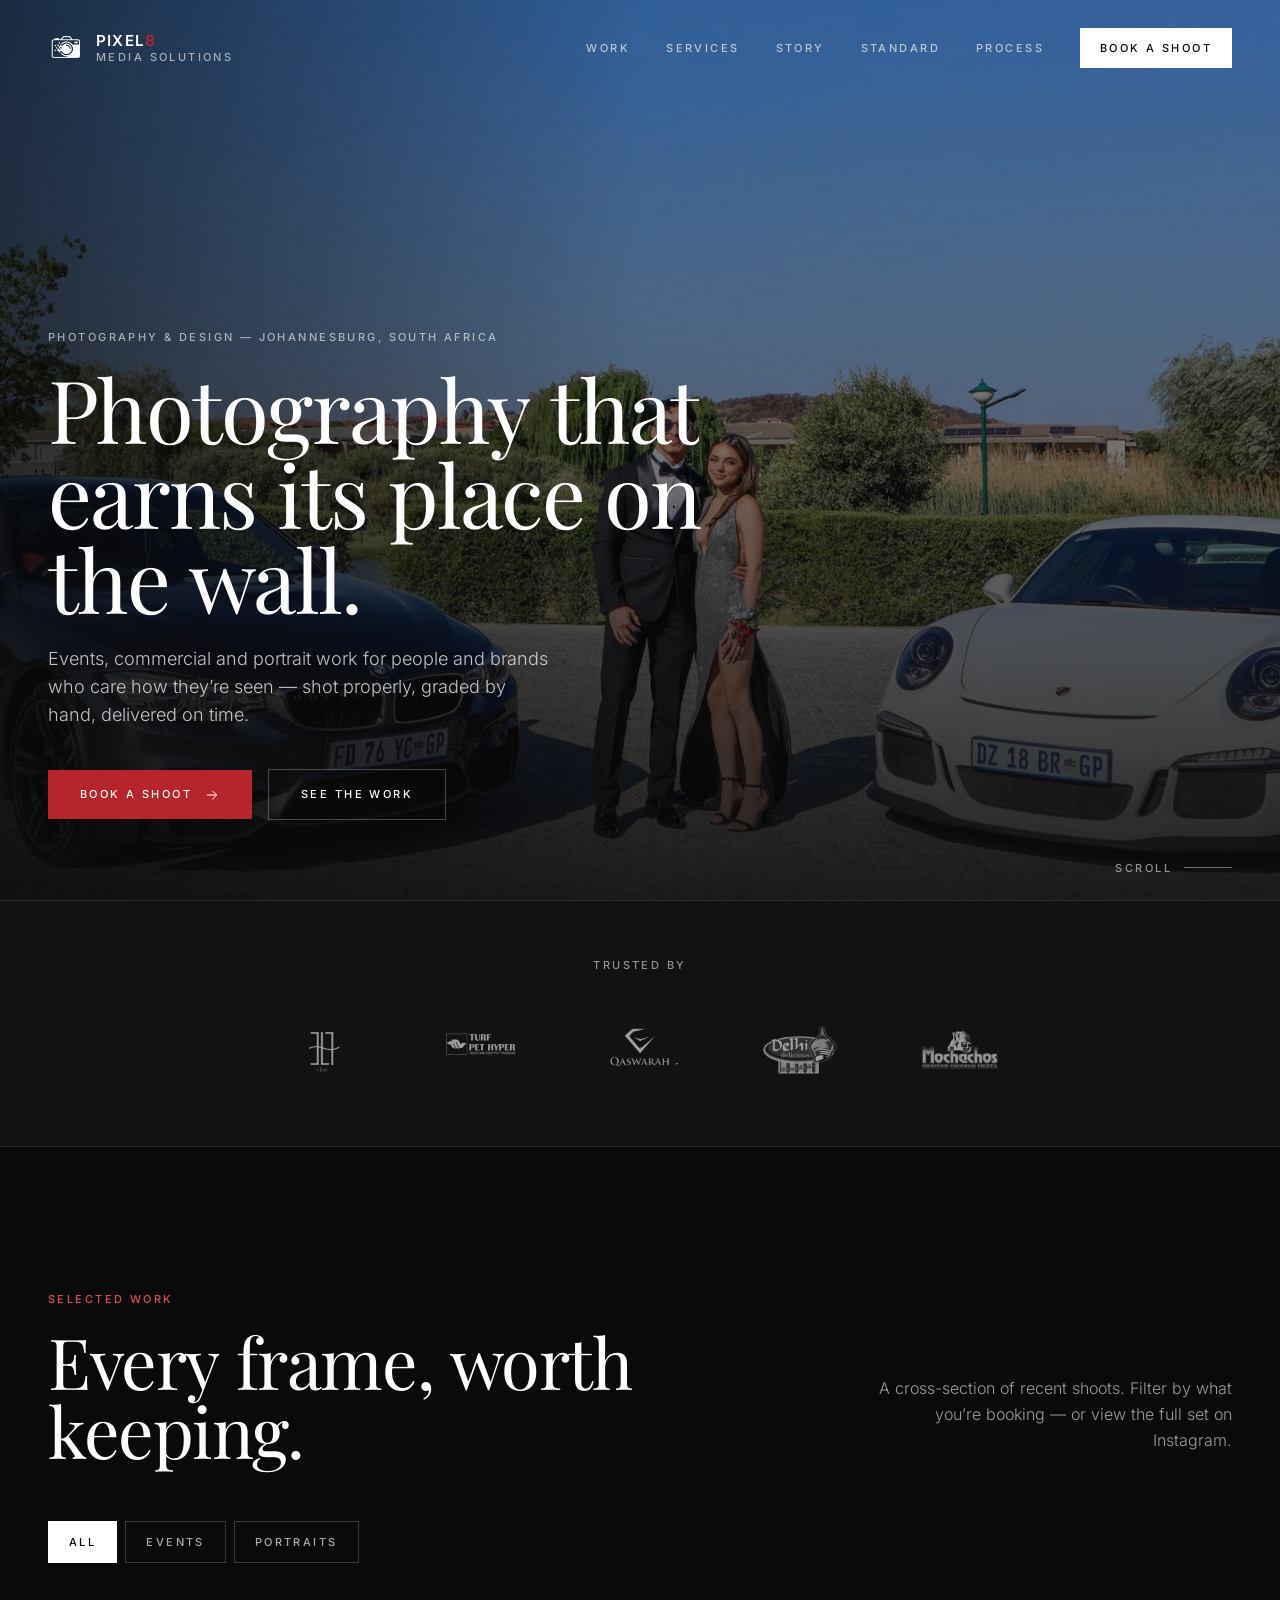
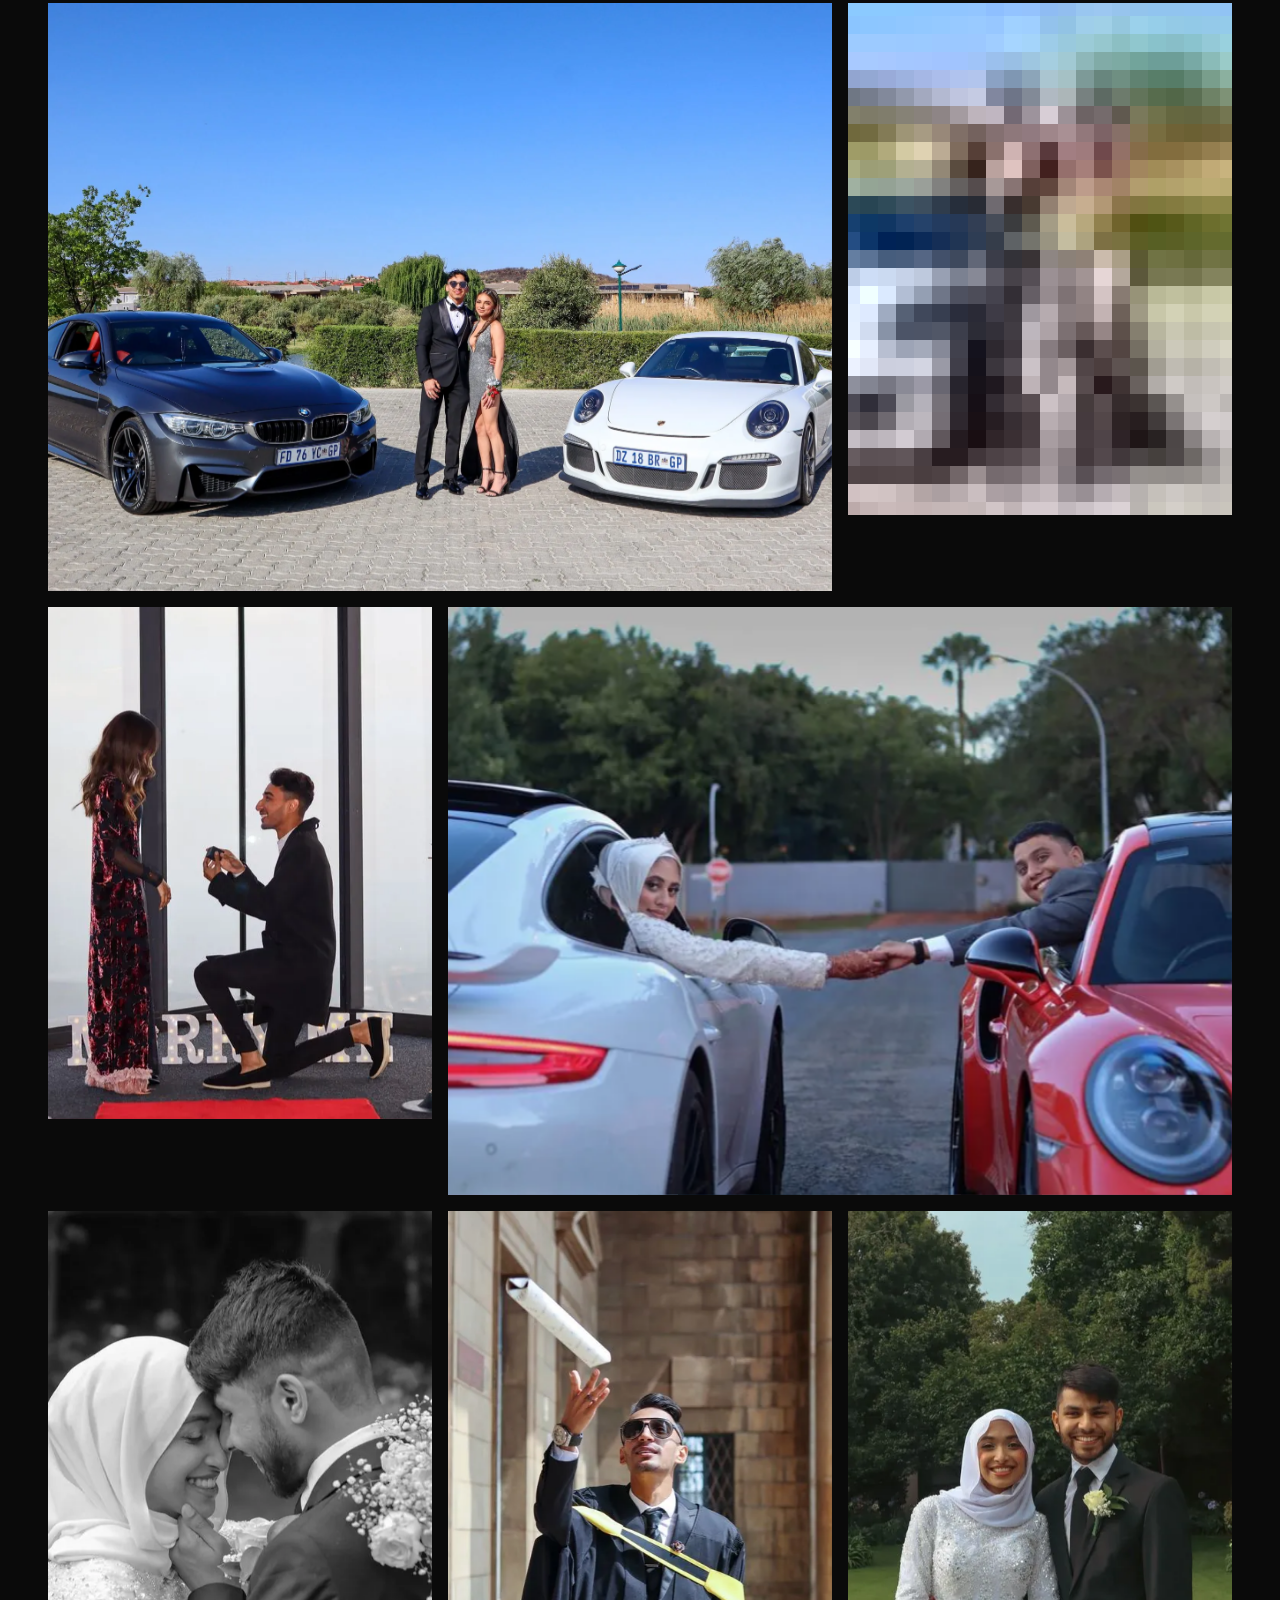
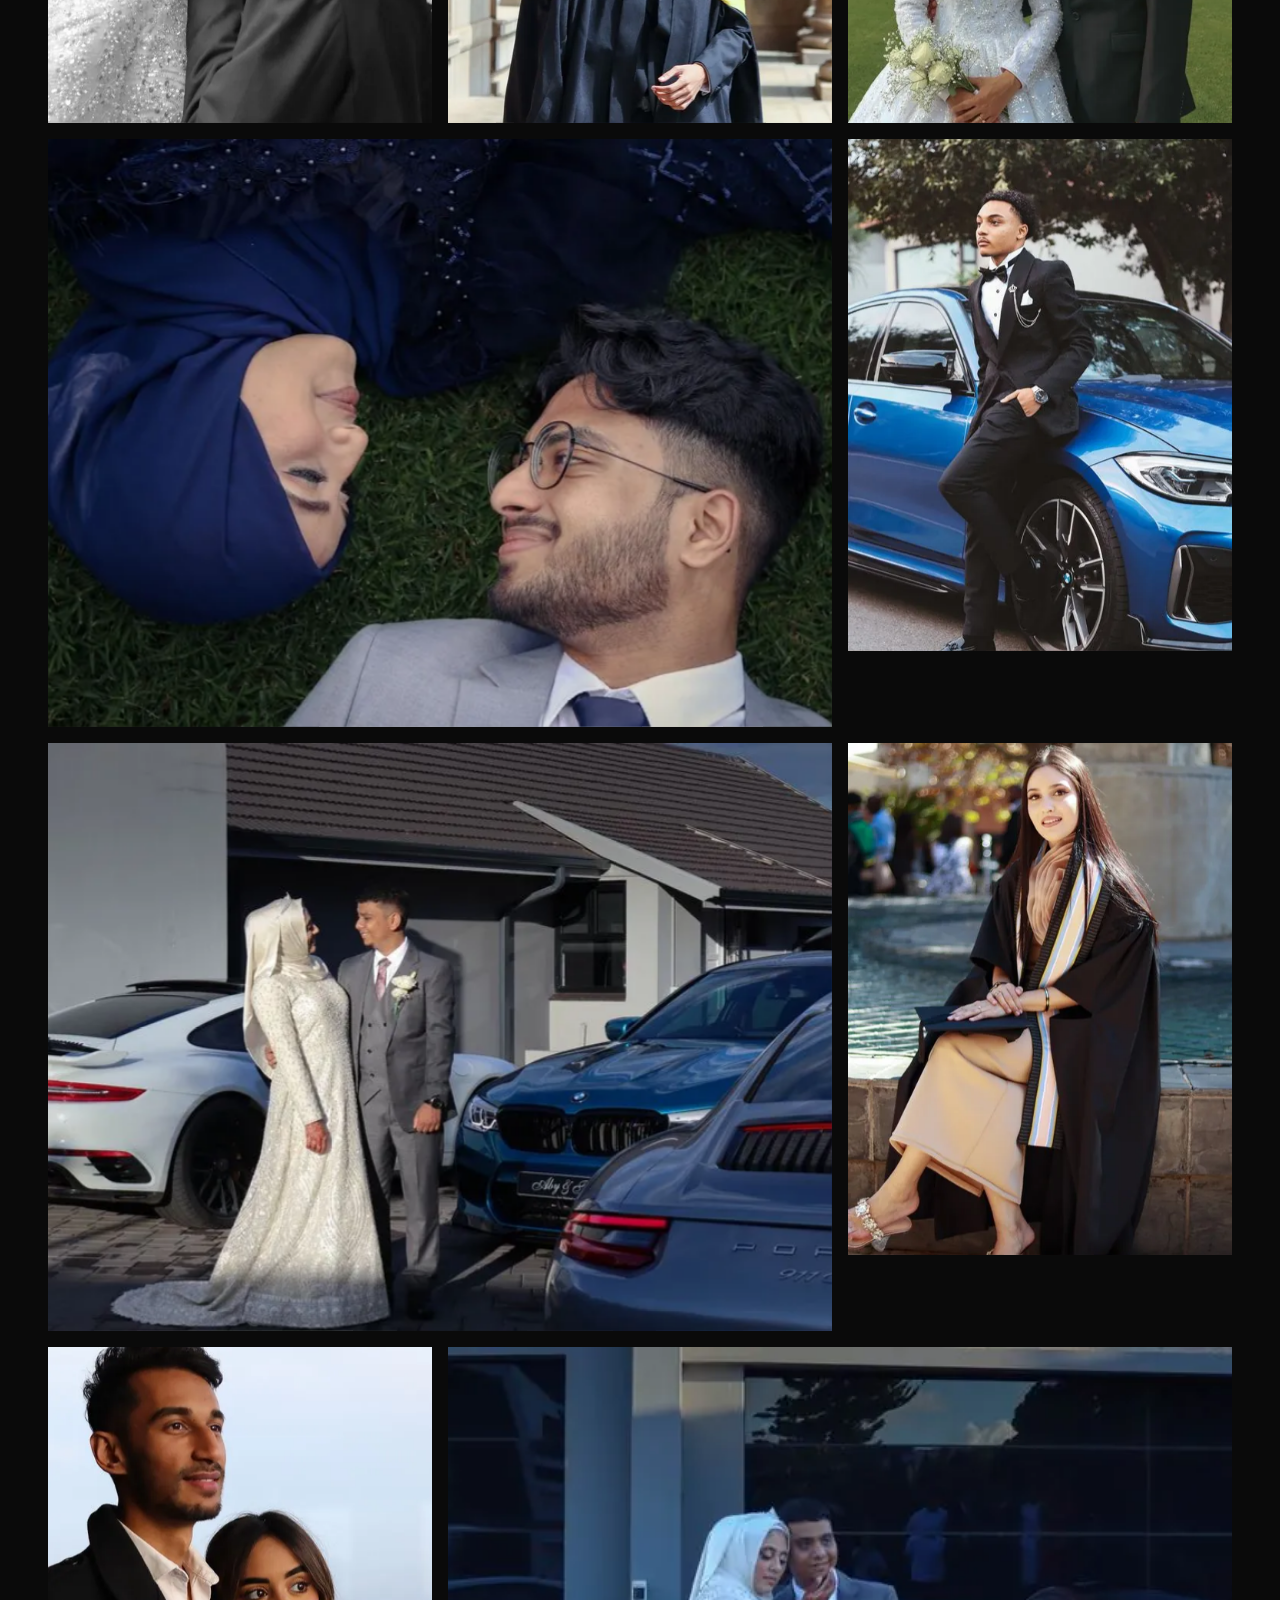
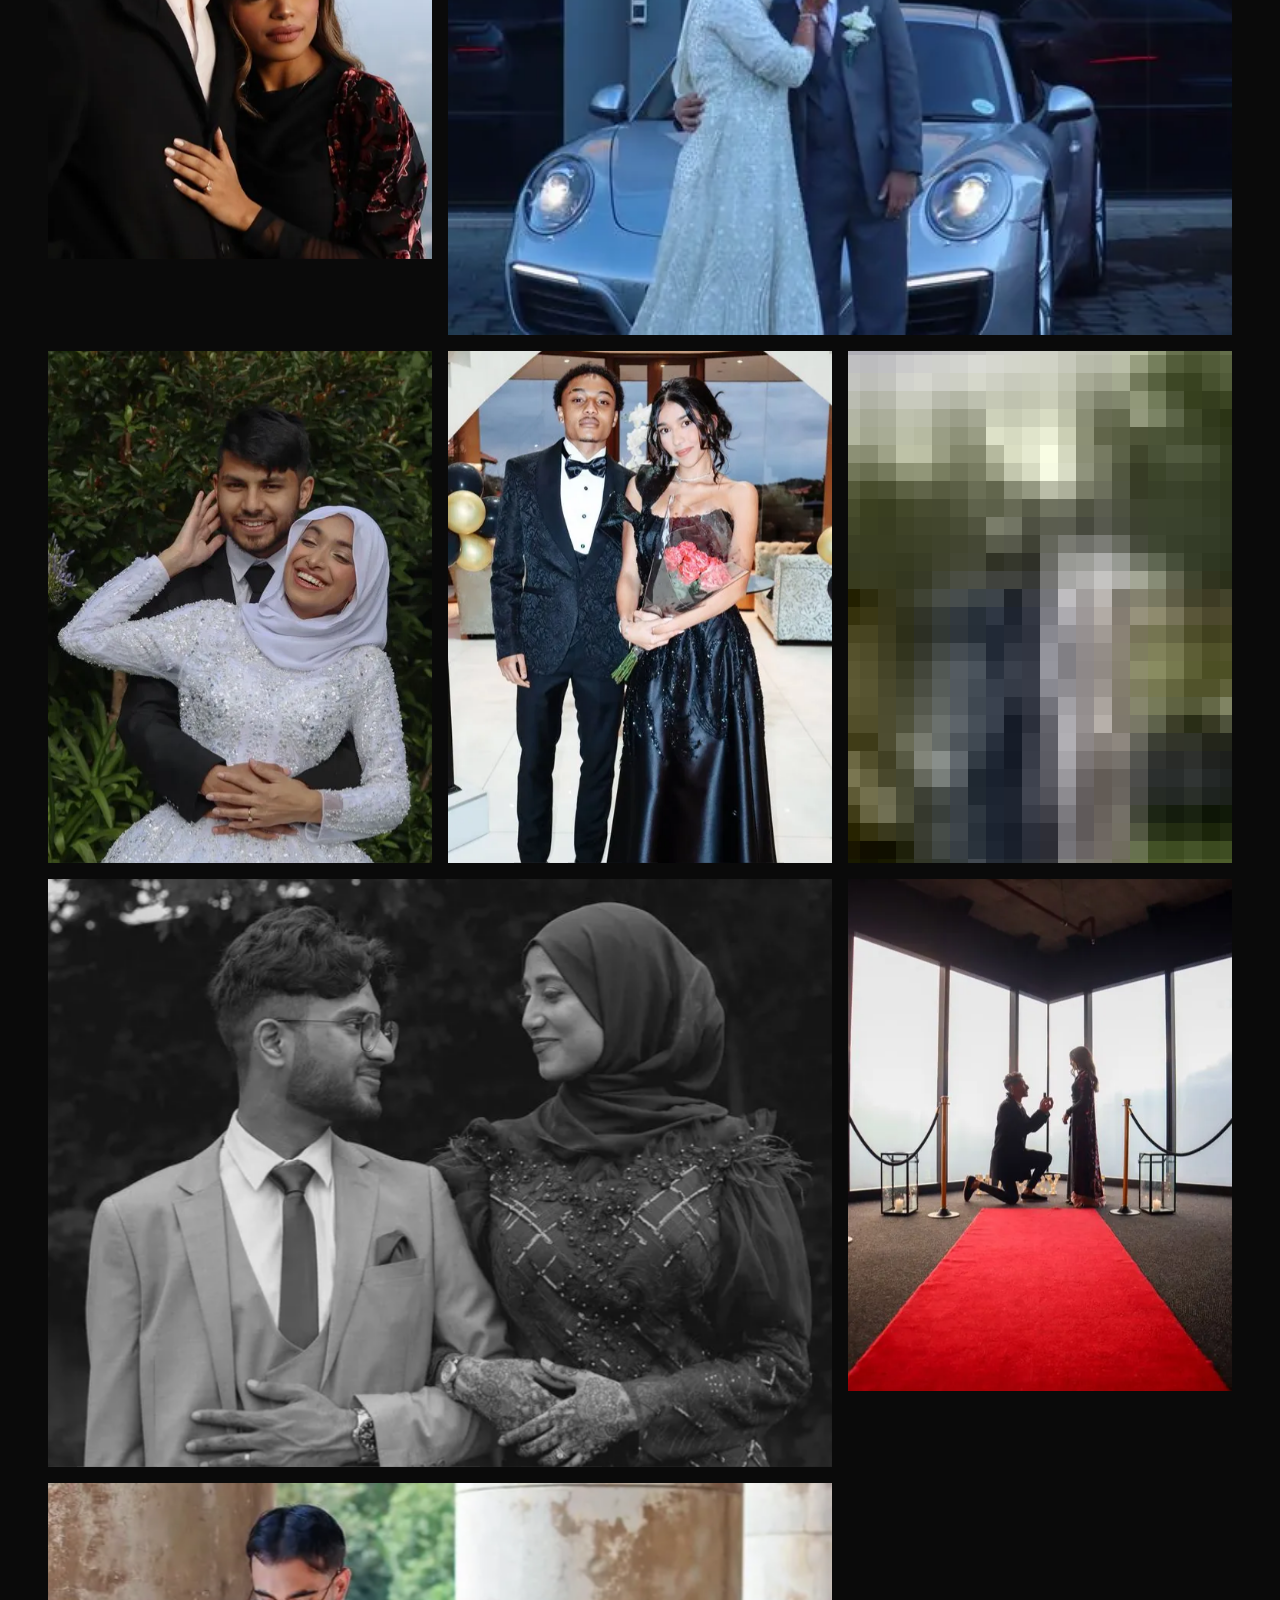
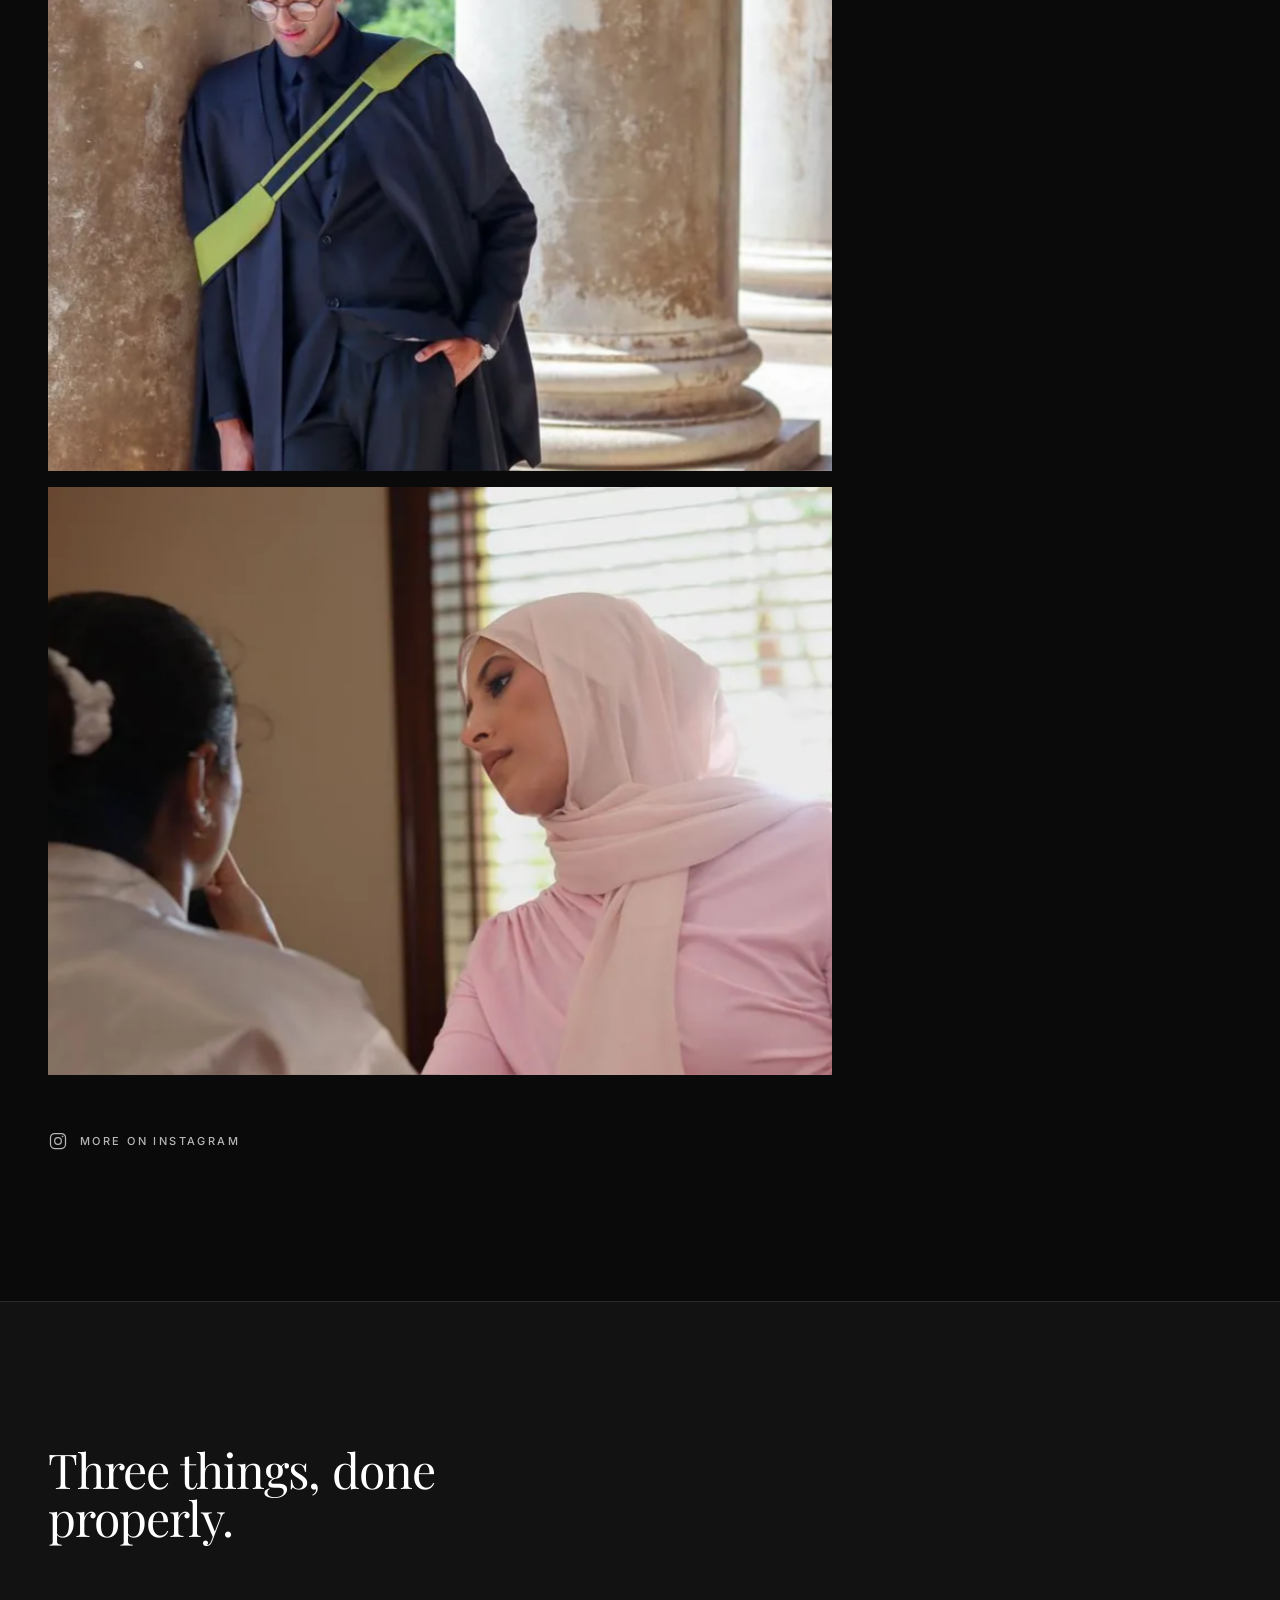
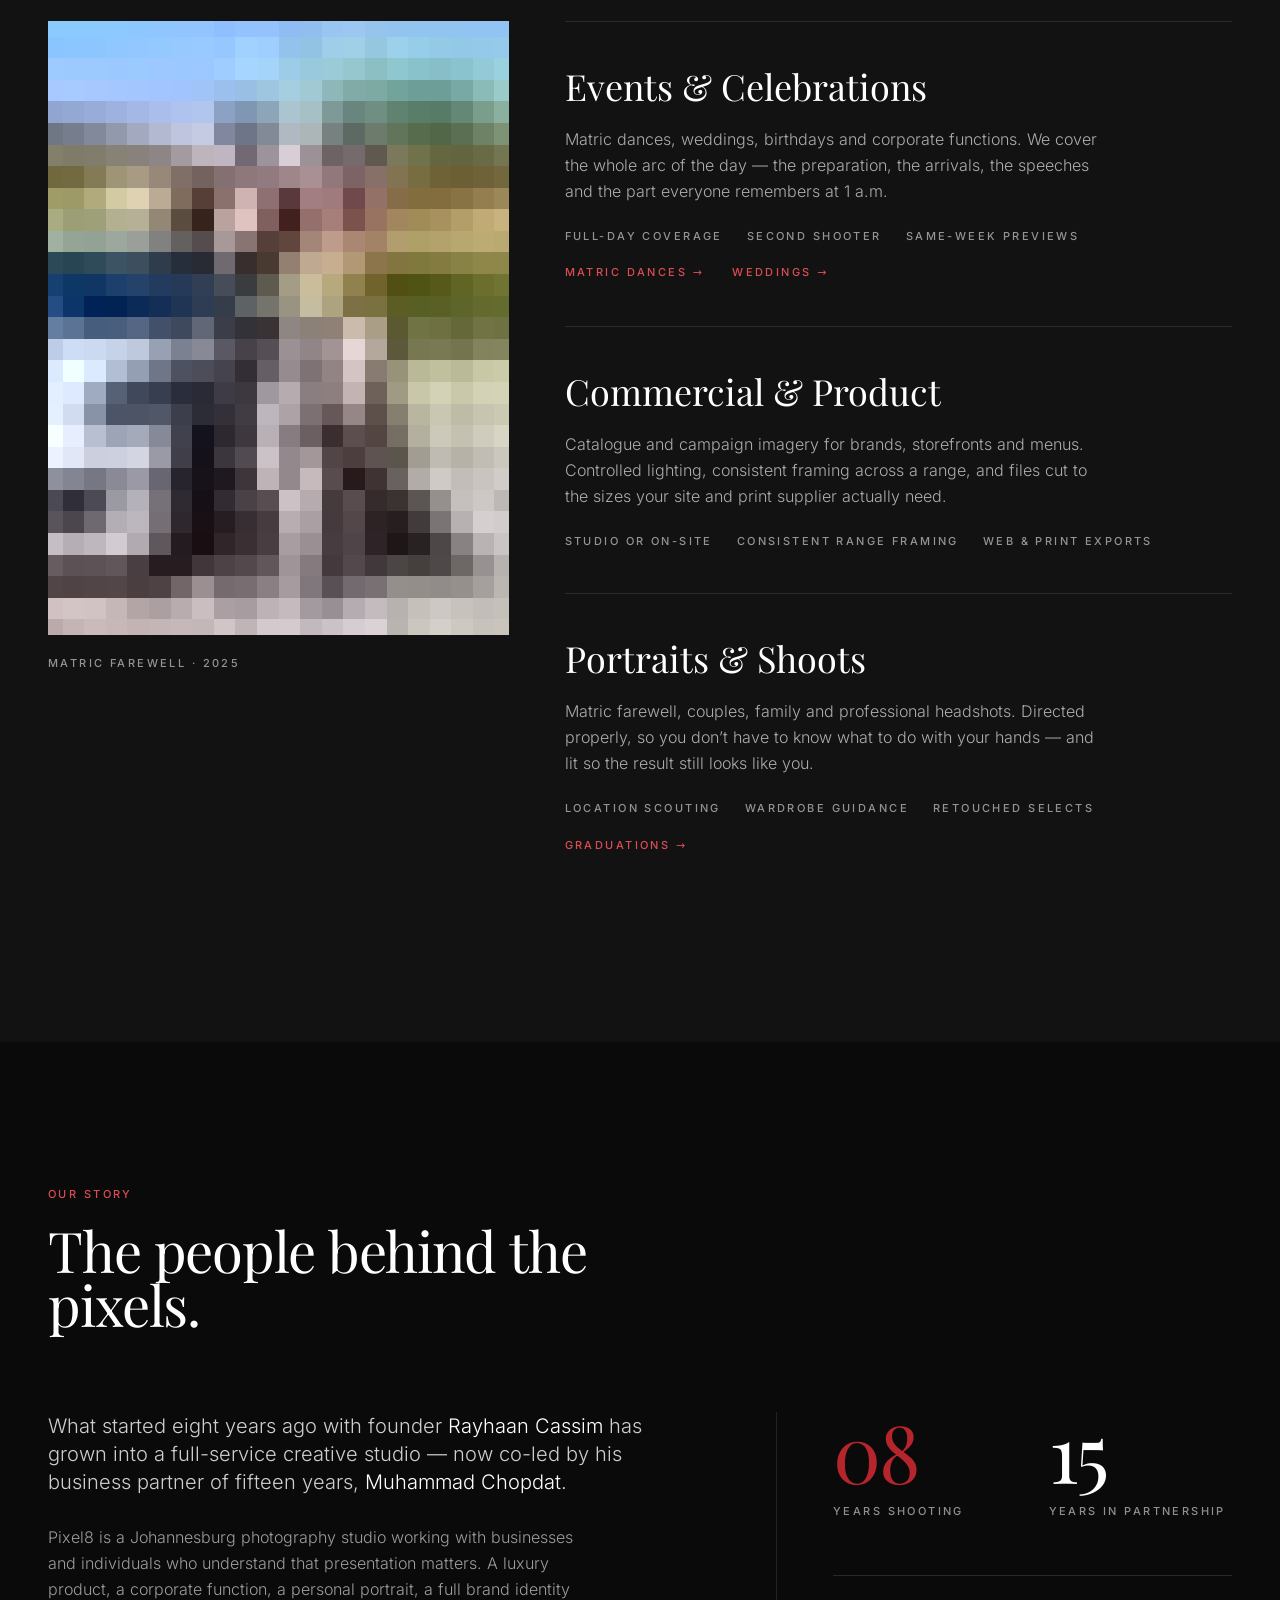
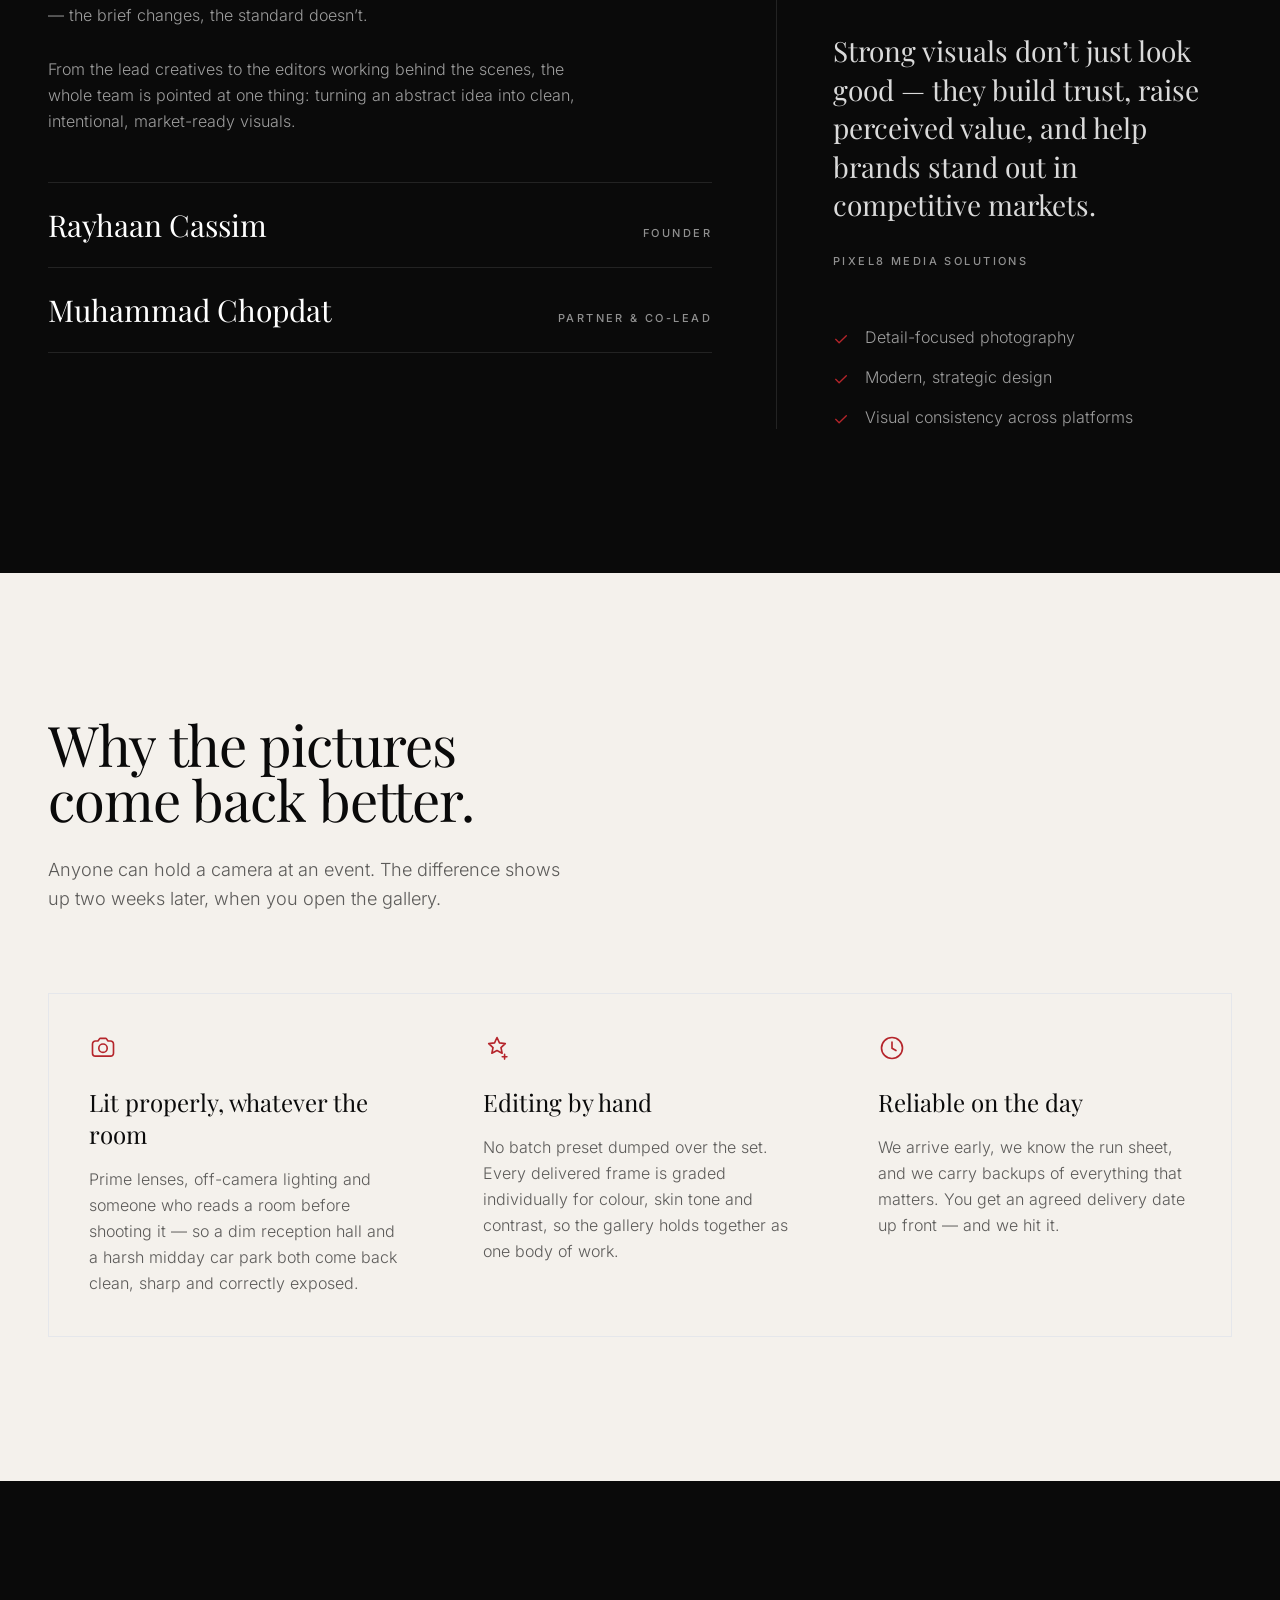
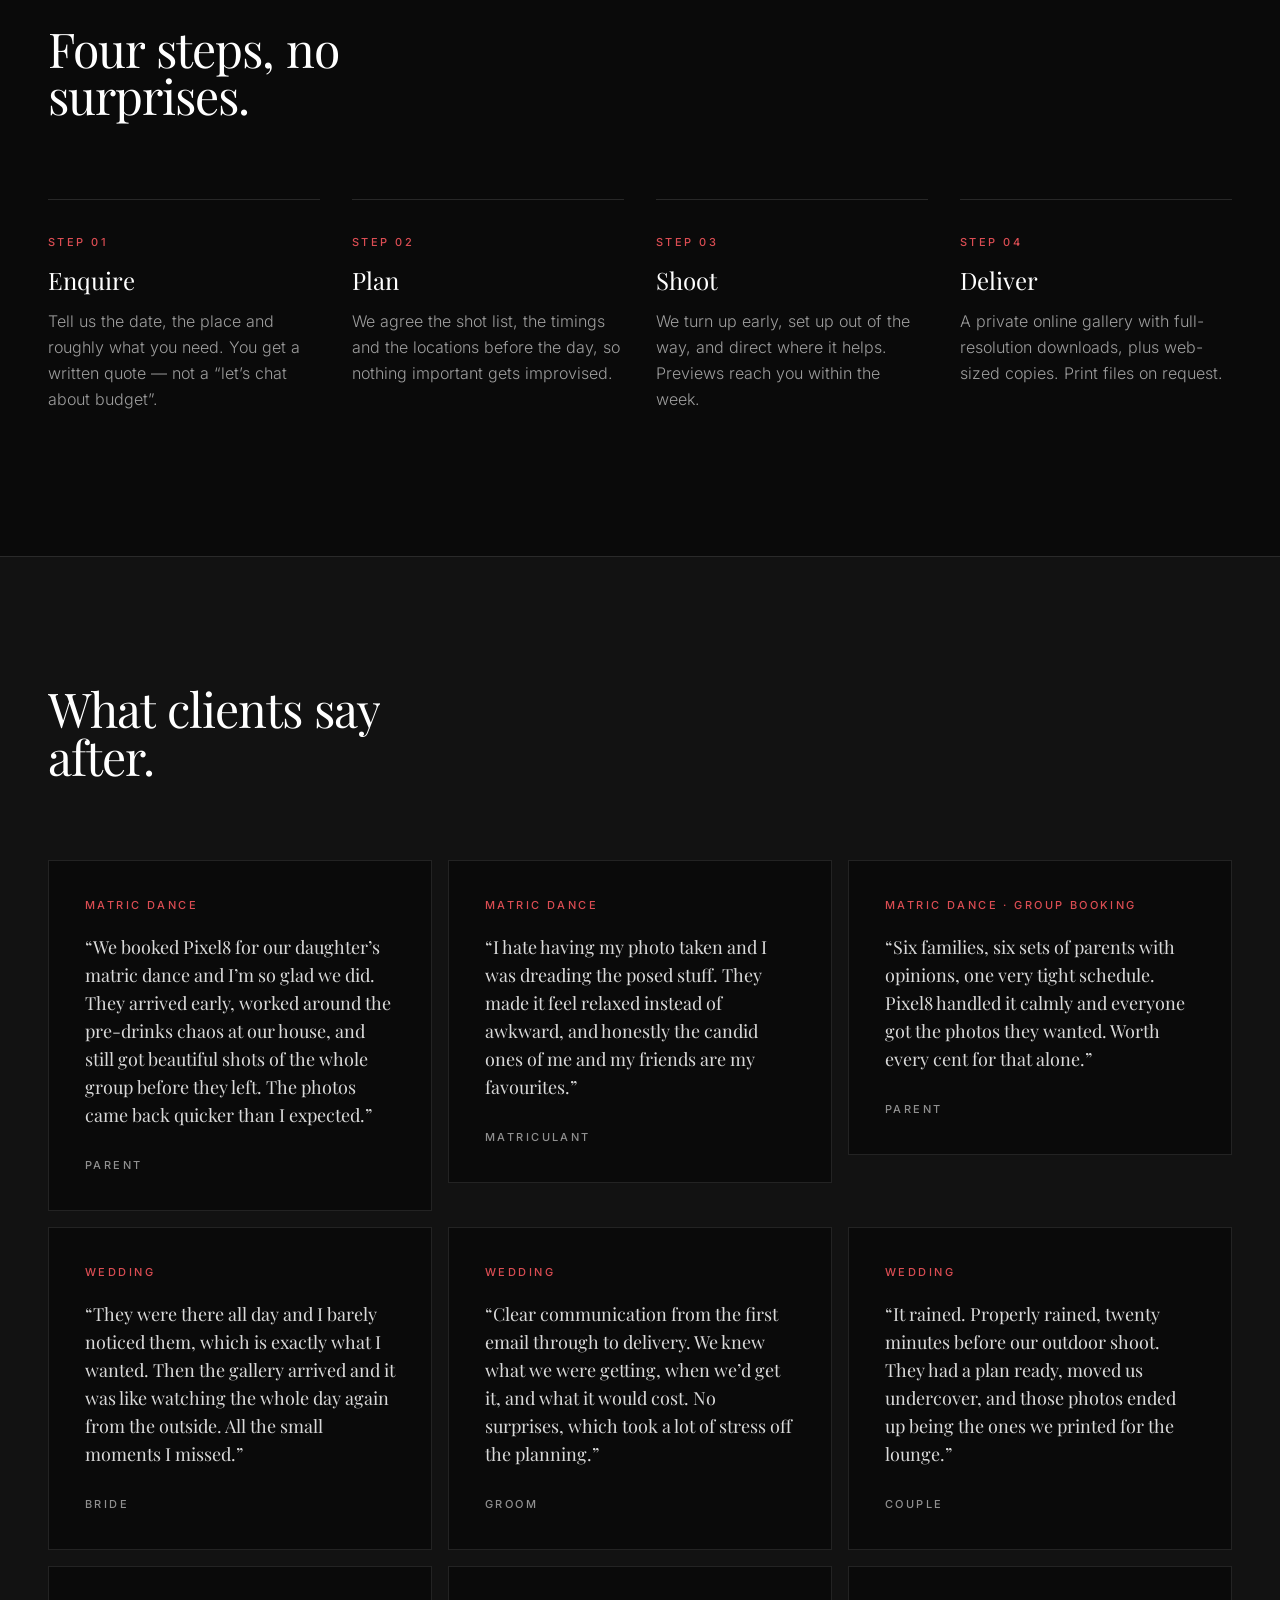
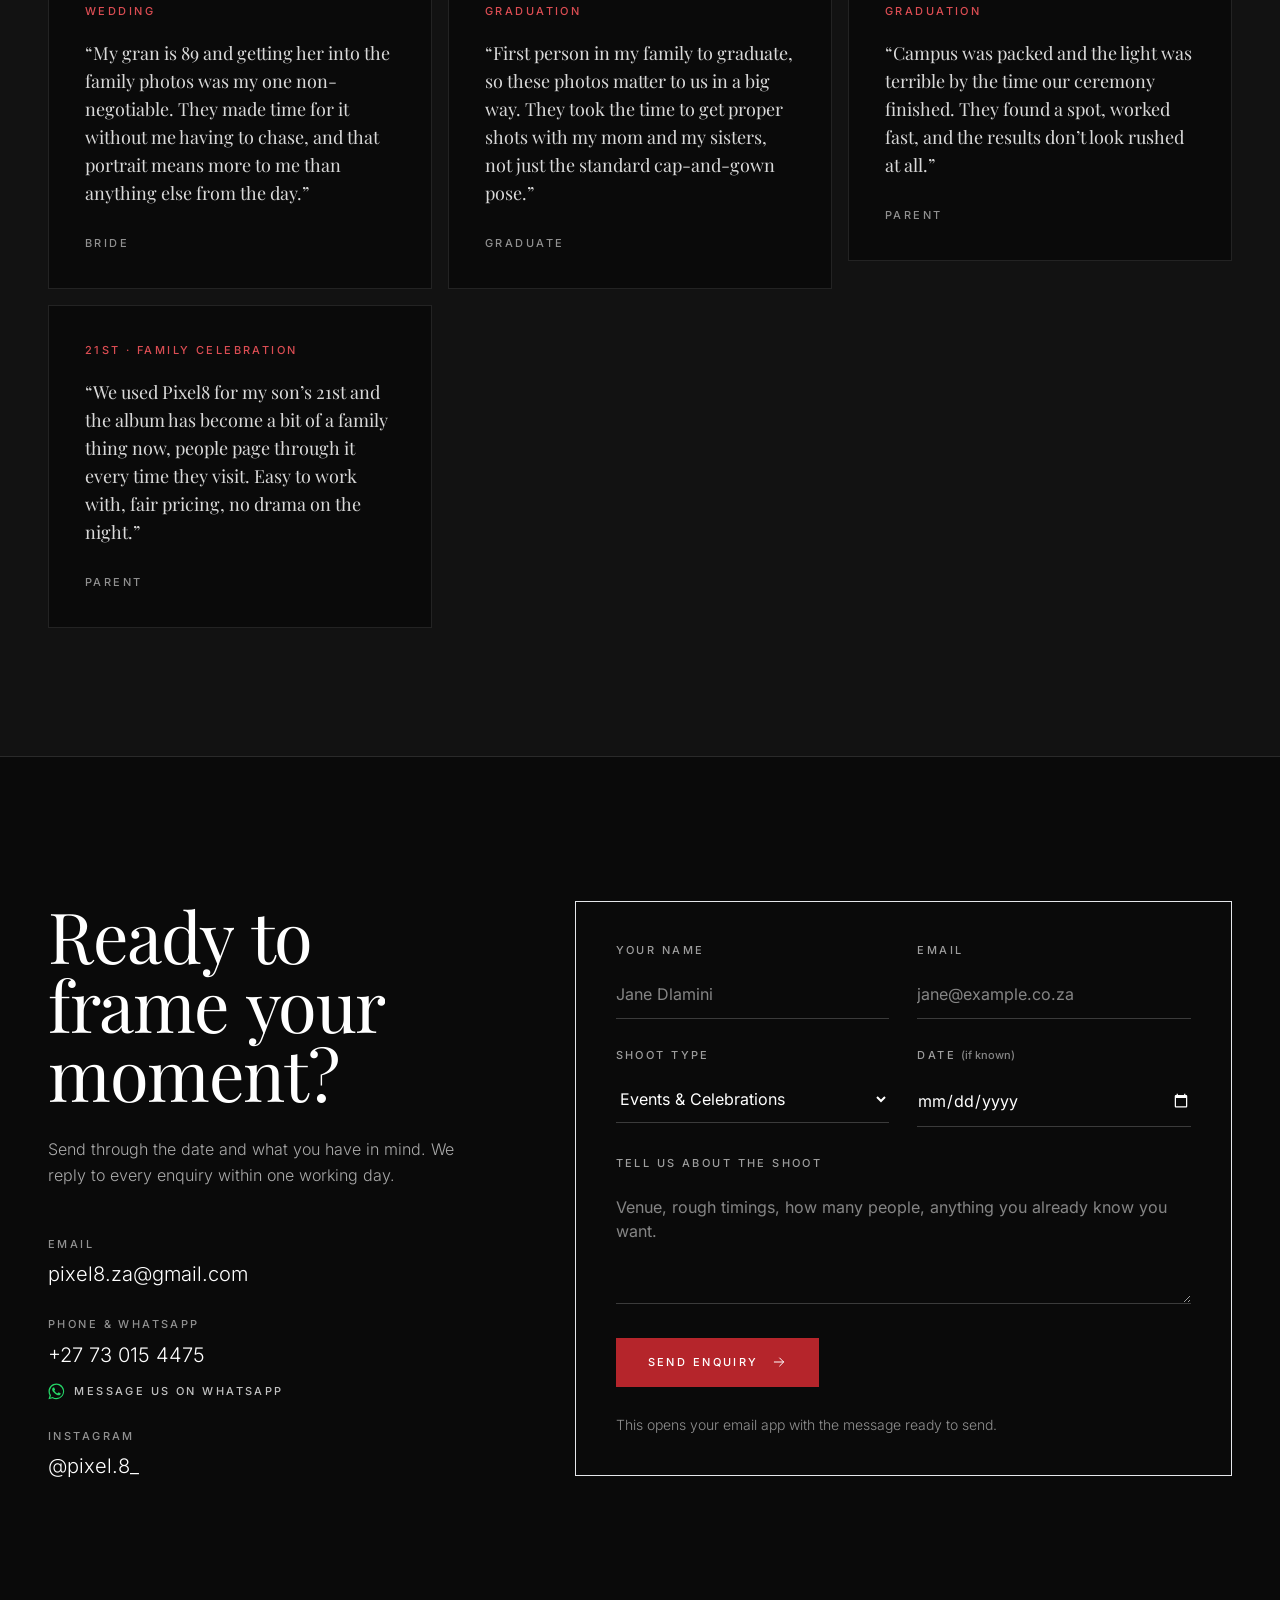
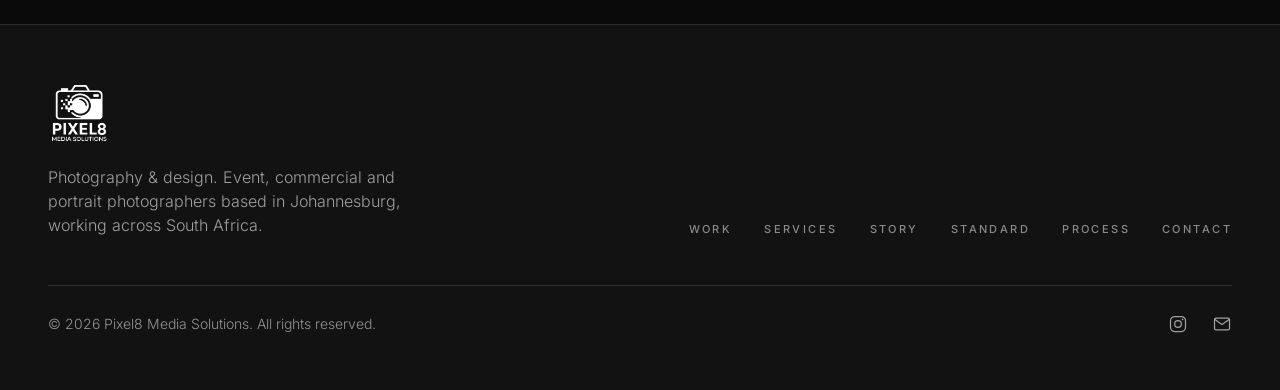
==== commit 3faa3ddd: "Add service pages for matric dances, weddings and graduations - Three Johannesburg service pages bui" ====
--- a/index.html
+++ b/index.html
@@ -276,6 +276,11 @@
   }
   .client:hover img { opacity: 1; filter: grayscale(0); transform: translateY(-3px); }
 
+  /* ---- Service cards link through to their dedicated pages ------------ */
+  .svc-links { margin-top: 1.25rem; display: flex; flex-wrap: wrap; gap: 0.5rem 1.75rem; }
+  .svc-links a { color: #DB4D53; text-decoration: none; border-bottom: 1px solid transparent; transition: border-color 200ms ease, color 200ms ease; }
+  .svc-links a:hover, .svc-links a:focus-visible { color: #fff; border-bottom-color: currentColor; }
+
   /* ---- WhatsApp: inline link in contact, plus a floating button --------
      The button sits under the mobile menu (z 20) and lightbox (z 50), and
      only appears once the hero is behind us so it never covers the
@@ -966,6 +971,7 @@
           <ul class="mt-6 flex flex-wrap gap-x-6 gap-y-2 label text-white/55">
             <li>Full-day coverage</li><li>Second shooter</li><li>Same-week previews</li>
           </ul>
+          <p class="svc-links label"><a href="/matric-dance-photographer-johannesburg">Matric dances<span aria-hidden="true"> &rarr;</span></a><a href="/wedding-photographer-johannesburg">Weddings<span aria-hidden="true"> &rarr;</span></a></p>
         </article>
 
         <article class="svc py-9 md:py-11 group reveal">
@@ -990,6 +996,7 @@
           <ul class="mt-6 flex flex-wrap gap-x-6 gap-y-2 label text-white/55">
             <li>Location scouting</li><li>Wardrobe guidance</li><li>Retouched selects</li>
           </ul>
+          <p class="svc-links label"><a href="/graduation-photographer-johannesburg">Graduations<span aria-hidden="true"> &rarr;</span></a></p>
         </article>
       </div>
     </div>
